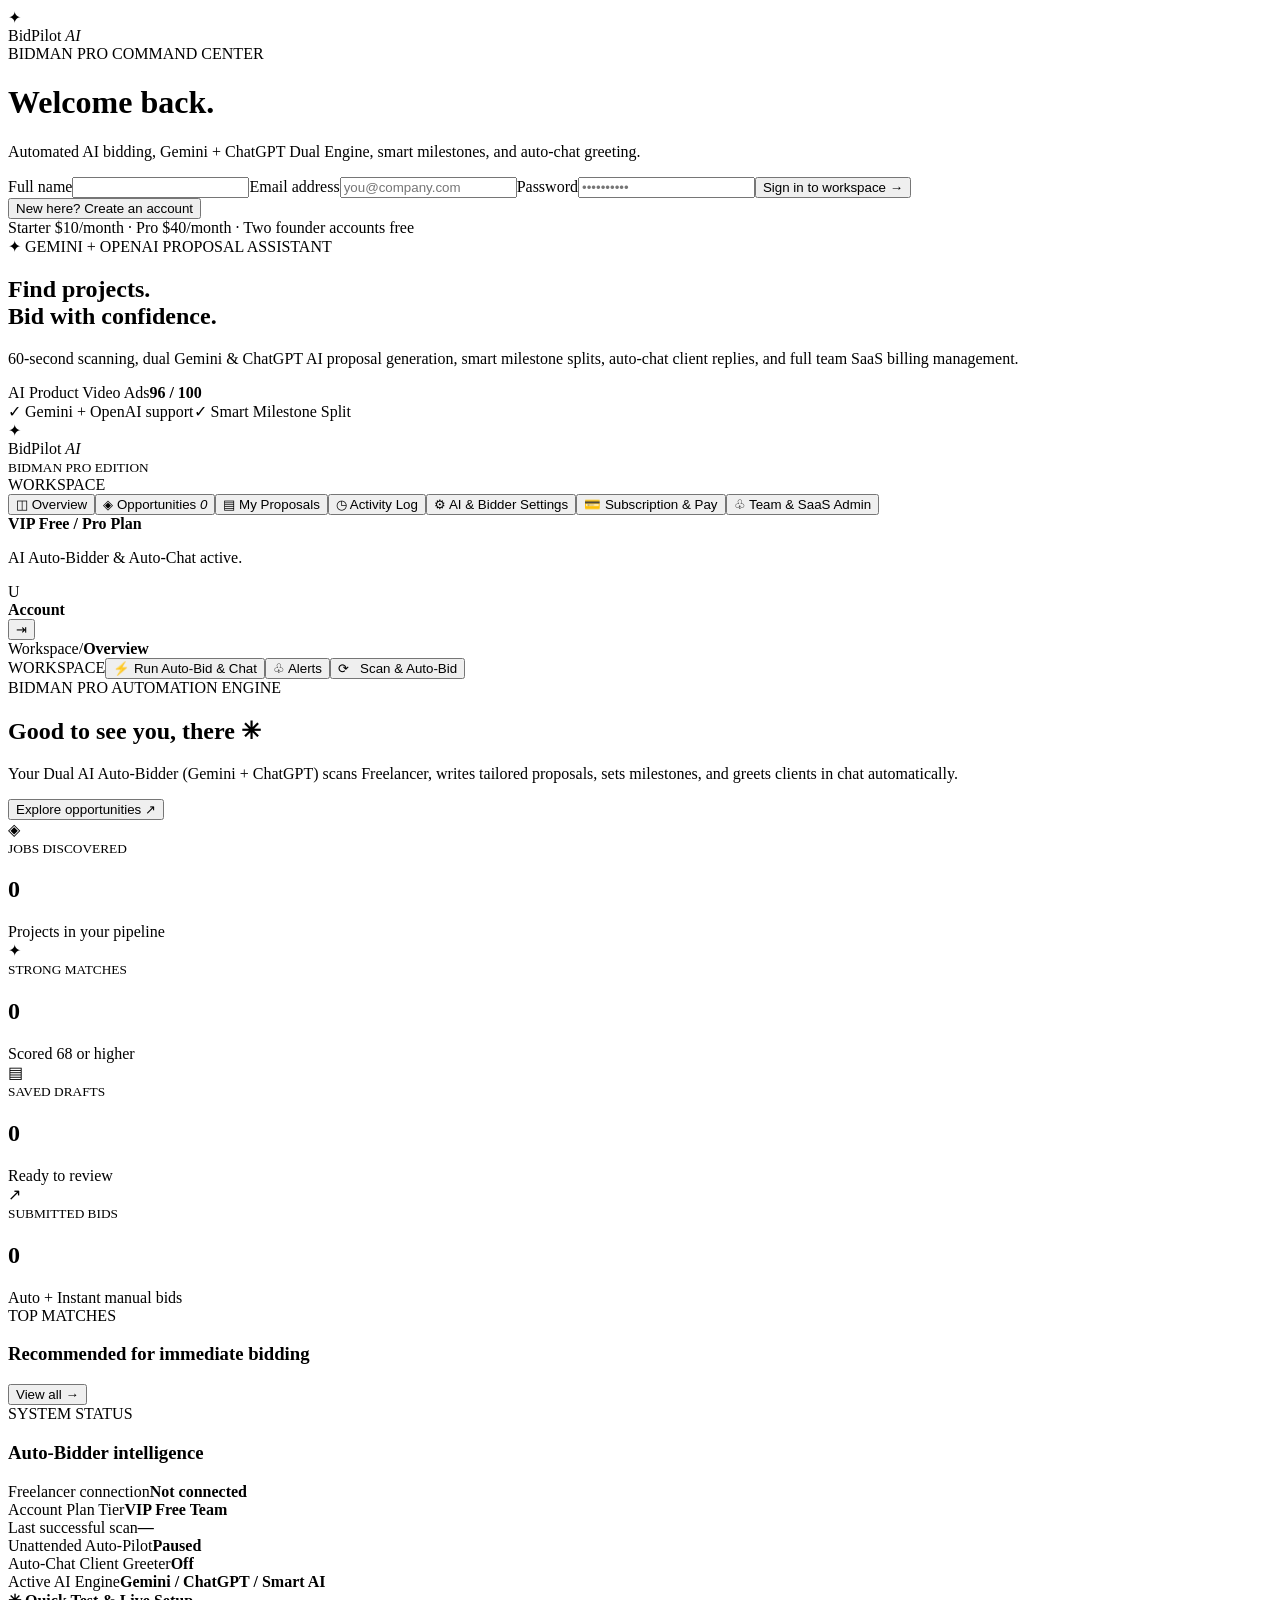
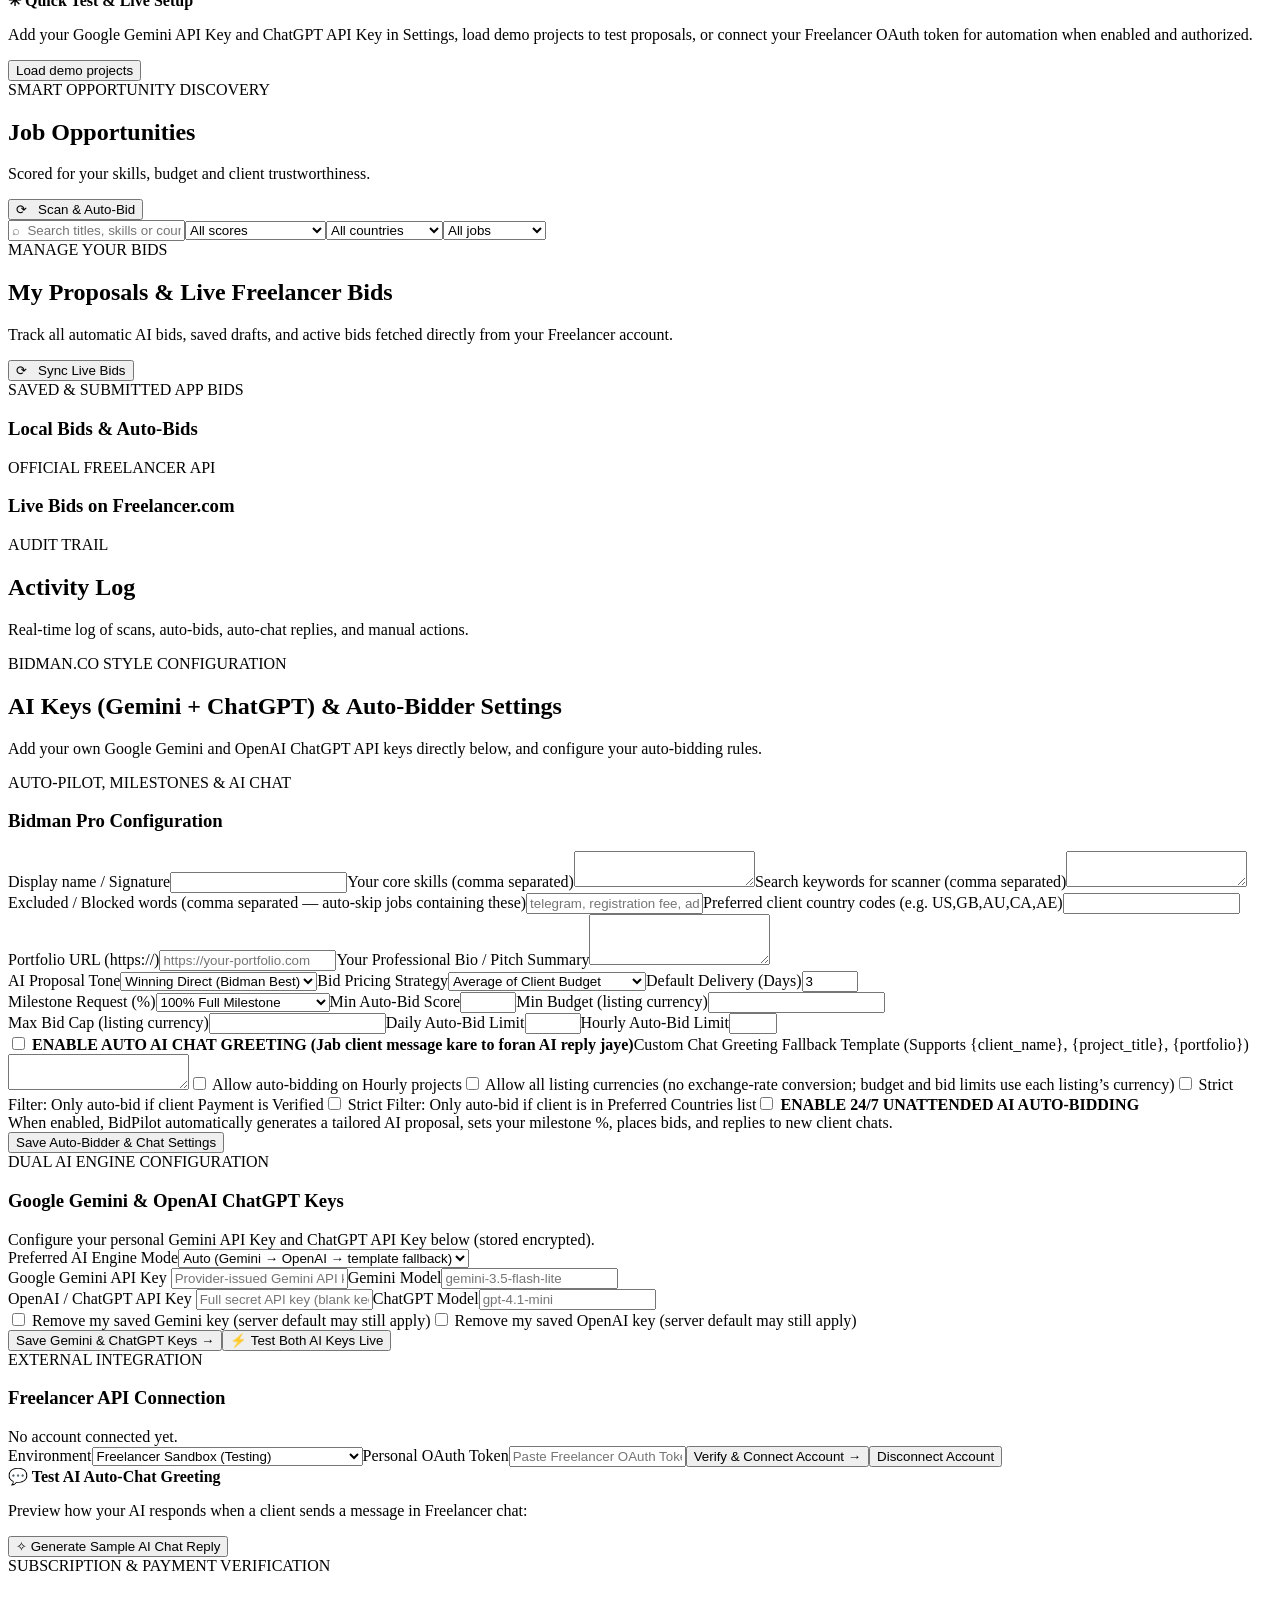
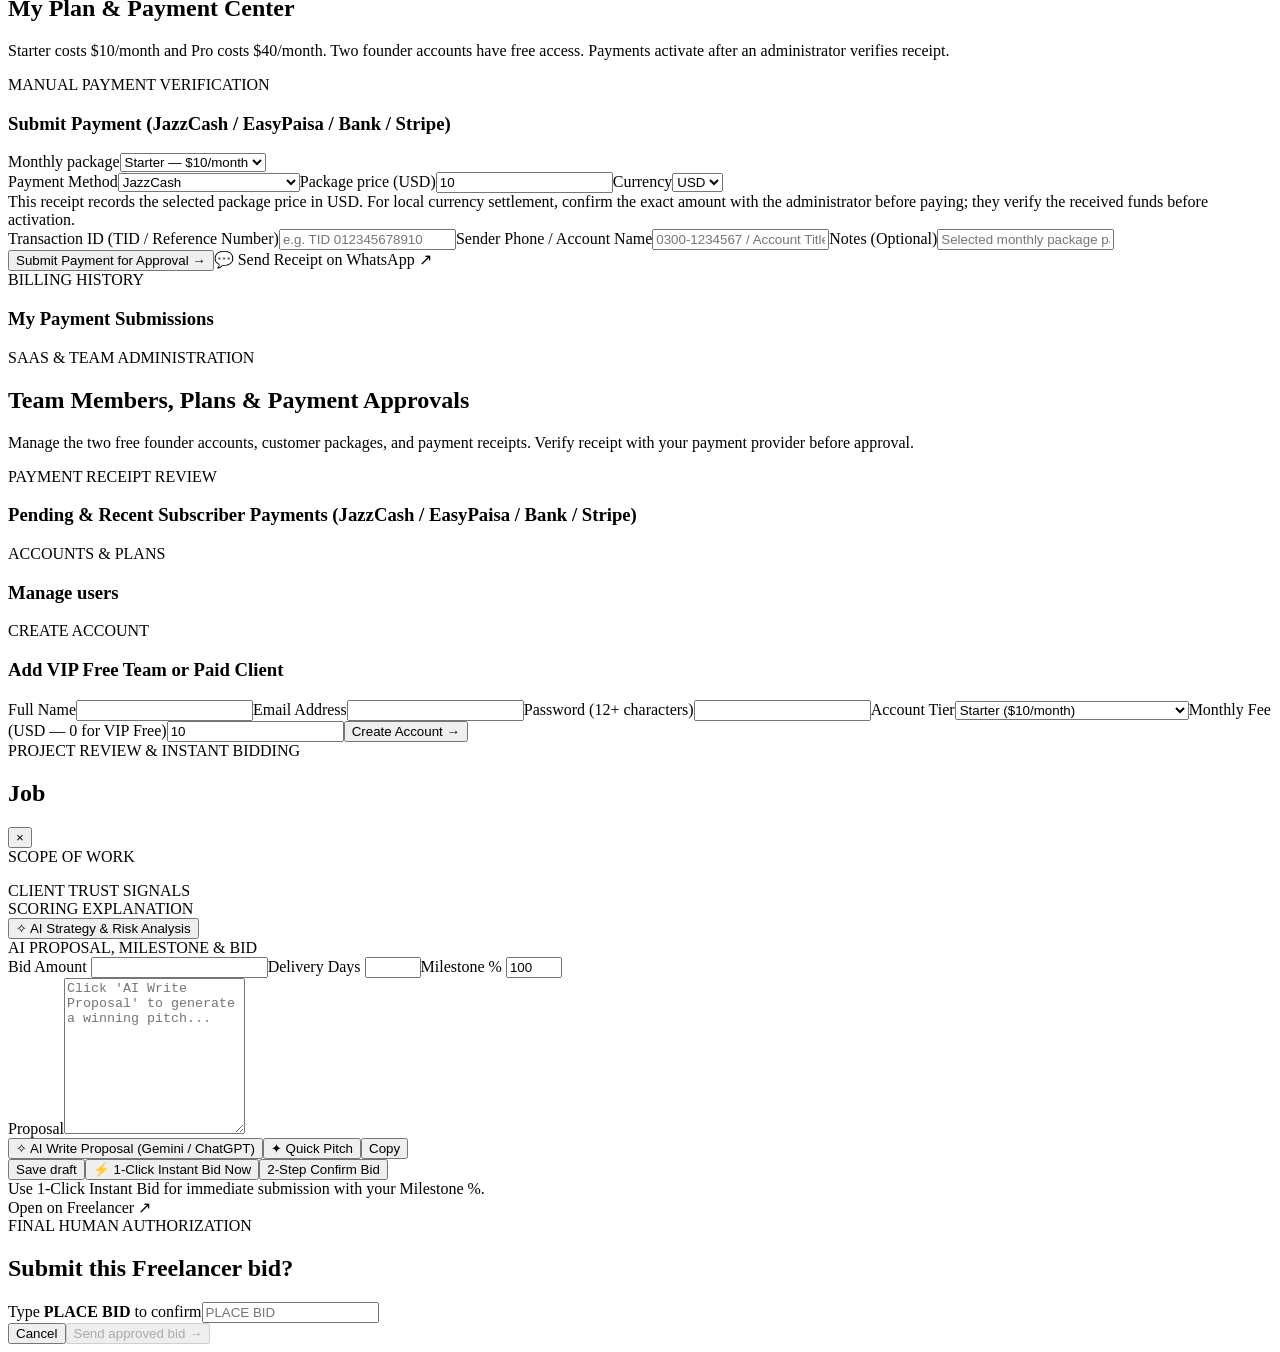
==== BidPilot_AI_Team_Cloud/app/static/index.html @ e33358b8 "Fix AI settings races and current Gemini model compatibility" ====
<!doctype html><html lang="en"><head><meta charset="utf-8"><meta name="viewport" content="width=device-width,initial-scale=1"><title>BidPilot AI • Bidman Pro Command Center</title><link rel="stylesheet" href="/static/style.css"></head><body>
<div id="auth" class="auth-shell"><div class="auth-box"><div class="brand-mark">✦</div><div class="logo-text">BidPilot <em>AI</em></div><div class="eyebrow">BIDMAN PRO COMMAND CENTER</div><h1 id="authTitle">Welcome back.</h1><p>Automated AI bidding, Gemini + ChatGPT Dual Engine, smart milestones, and auto-chat greeting.</p><form id="loginForm"><label id="registerNameLabel" class="hidden">Full name<input id="registerName" autocomplete="name" minlength="2" maxlength="100"></label><label>Email address<input id="loginEmail" type="email" placeholder="you@company.com" autocomplete="username" maxlength="240" required></label><label>Password<input id="loginPassword" type="password" maxlength="256" placeholder="••••••••••" autocomplete="current-password" required></label><button id="authSubmit" class="primary full" type="submit">Sign in to workspace →</button></form><button id="authToggle" type="button" class="link-btn">New here? Create an account</button><div id="loginMsg" class="danger-txt" role="status" aria-live="polite"></div><div class="legal">Starter $10/month · Pro $40/month · Two founder accounts free</div></div><div class="auth-hero"><div class="hero-orb"></div><div class="hero-content"><span class="pill soft">✦ GEMINI + OPENAI PROPOSAL ASSISTANT</span><h2>Find projects.<br><span>Bid with confidence.</span></h2><p>60-second scanning, dual Gemini & ChatGPT AI proposal generation, smart milestone splits, auto-chat client replies, and full team SaaS billing management.</p><div class="hero-preview"><div class="preview-row"><span>AI Product Video Ads</span><b>96 / 100</b></div><div class="bar"><span></span></div><div class="mini-row"><span>✓ Gemini + OpenAI support</span><span>✓ Smart Milestone Split</span></div></div></div></div></div>
<div id="shell" class="shell hidden"><aside class="sidebar"><div class="brand"><div class="brand-mark">✦</div><div><div class="logo-text">BidPilot <em>AI</em></div><small>BIDMAN PRO EDITION</small></div></div><div class="space-title">WORKSPACE</div><nav><button data-nav="overview" class="nav active"><span>◫</span> Overview</button><button data-nav="jobs" class="nav"><span>◈</span> Opportunities <i id="sideCount">0</i></button><button data-nav="proposals" class="nav"><span>▤</span> My Proposals</button><button data-nav="activity" class="nav"><span>◷</span> Activity Log</button><button data-nav="settings" class="nav"><span>⚙</span> AI & Bidder Settings</button><button data-nav="billing" class="nav"><span>💳</span> Subscription & Pay</button><button data-nav="team" class="nav admin-only"><span>♧</span> Team & SaaS Admin</button></nav><div class="side-bottom"><div class="side-alert"><b id="planBadgeTitle">VIP Free / Pro Plan</b><p id="planBadgeDesc">AI Auto-Bidder & Auto-Chat active.</p></div><div class="account" id="accountBtn"><div class="avatar" id="avatar">U</div><div><b id="accountName">Account</b><small id="accountEmail"></small></div><button id="logout" title="Log out" aria-label="Log out">⇥</button></div></div></aside>
<main class="main"><header class="topbar"><div class="breadcrumbs"><span>Workspace</span><span class="chevron">/</span><b id="crumb">Overview</b></div><div class="top-actions"><span class="live"><i></i> WORKSPACE</span><span id="today"></span><button id="runAutoNow" class="secondary" title="Run AI Auto-Bidder & Auto-Chat Sweep now">⚡ Run Auto-Bid & Chat</button><button id="alertBtn" class="secondary" title="Notify about new strong matches">♧ Alerts</button><button id="topScan" class="primary">⟳ &nbsp; Scan & Auto-Bid</button></div></header>
<div id="toast" class="toast" role="status" aria-live="polite"></div>
<section id="view-overview" class="page"><div class="welcome"><div><div class="eyebrow">BIDMAN PRO AUTOMATION ENGINE</div><h1>Good to see you, <span id="greeting">there</span> <span class="wave">✳</span></h1><p>Your Dual AI Auto-Bidder (Gemini + ChatGPT) scans Freelancer, writes tailored proposals, sets milestones, and greets clients in chat automatically.</p></div><button class="primary" id="findJobs">Explore opportunities ↗</button></div><div class="stats"><div class="stat"><div class="stat-icon blue">◈</div><small>JOBS DISCOVERED</small><h2 id="statJobs">0</h2><span>Projects in your pipeline</span></div><div class="stat"><div class="stat-icon green">✦</div><small>STRONG MATCHES</small><h2 id="statStrong">0</h2><span>Scored 68 or higher</span></div><div class="stat"><div class="stat-icon purple">▤</div><small>SAVED DRAFTS</small><h2 id="statDraft">0</h2><span>Ready to review</span></div><div class="stat"><div class="stat-icon amber">↗</div><small>SUBMITTED BIDS</small><h2 id="statBids">0</h2><span>Auto + Instant manual bids</span></div></div><div class="two-col"><div class="panel"><div class="panel-heading"><div><div class="eyebrow">TOP MATCHES</div><h3>Recommended for immediate bidding</h3></div><button class="link-btn" data-nav="jobs">View all →</button></div><div id="topJobs" class="stack"></div></div><div class="panel"><div class="panel-heading"><div><div class="eyebrow">SYSTEM STATUS</div><h3>Auto-Bidder intelligence</h3></div></div><div class="system-list"><div><span>Freelancer connection</span><b id="connStatus">Not connected</b></div><div><span>Account Plan Tier</span><b id="planStatus">VIP Free Team</b></div><div><span>Last successful scan</span><b id="lastScan">—</b></div><div><span>Unattended Auto-Pilot</span><b id="autoStatus">Paused</b></div><div><span>Auto-Chat Client Greeter</span><b id="chatStatus">Off</b></div><div><span>Active AI Engine</span><b id="aiStatus">Gemini / ChatGPT / Smart AI</b></div></div><div class="tip"><b>✳ Quick Test & Live Setup</b><p>Add your Google Gemini API Key and ChatGPT API Key in Settings, load demo projects to test proposals, or connect your Freelancer OAuth token for automation when enabled and authorized.</p><button id="demoButton" class="secondary">Load demo projects</button></div></div></div></section>
<section id="view-jobs" class="page hidden"><div class="page-heading"><div><div class="eyebrow">SMART OPPORTUNITY DISCOVERY</div><h1>Job Opportunities</h1><p>Scored for your skills, budget and client trustworthiness.</p></div><button class="primary" id="pageScan">⟳ &nbsp; Scan & Auto-Bid</button></div><div class="panel"><div class="filters"><input id="jobSearch" placeholder="⌕  Search titles, skills or countries"><select id="scoreFilter"><option value="0">All scores</option><option value="68">68+ strong matches</option><option value="45">45+ worth reviewing</option></select><select id="countryFilter"><option value="">All countries</option><option value="US">United States</option><option value="GB">United Kingdom</option><option value="AU">Australia</option><option value="CA">Canada</option><option value="AE">UAE</option></select><select id="typeFilter"><option value="all">All jobs</option><option value="real">Real API jobs</option><option value="demo">Demo jobs</option></select></div><div id="jobsTable" class="job-cards"></div></div></section>
<section id="view-proposals" class="page hidden"><div class="page-heading"><div><div class="eyebrow">MANAGE YOUR BIDS</div><h1>My Proposals & Live Freelancer Bids</h1><p>Track all automatic AI bids, saved drafts, and active bids fetched directly from your Freelancer account.</p></div><button class="primary" id="refreshLiveBidsBtn">⟳ &nbsp; Sync Live Bids</button></div><div class="two-col equal-columns"><div class="panel"><div class="panel-heading"><div><div class="eyebrow">SAVED & SUBMITTED APP BIDS</div><h3>Local Bids & Auto-Bids</h3></div></div><div id="proposalsBody" class="stack"></div></div><div class="panel"><div class="panel-heading"><div><div class="eyebrow">OFFICIAL FREELANCER API</div><h3>Live Bids on Freelancer.com</h3></div></div><div id="liveBidsBody" class="stack"></div></div></div></section>
<section id="view-activity" class="page hidden"><div class="page-heading"><div><div class="eyebrow">AUDIT TRAIL</div><h1>Activity Log</h1><p>Real-time log of scans, auto-bids, auto-chat replies, and manual actions.</p></div></div><div id="activityBody" class="panel"></div></section>
<section id="view-settings" class="page hidden"><div class="page-heading"><div><div class="eyebrow">BIDMAN.CO STYLE CONFIGURATION</div><h1>AI Keys (Gemini + ChatGPT) & Auto-Bidder Settings</h1><p>Add your own Google Gemini and OpenAI ChatGPT API keys directly below, and configure your auto-bidding rules.</p></div></div><div class="settings-grid"><div class="panel"><div class="panel-heading"><div><div class="eyebrow">AUTO-PILOT, MILESTONES & AI CHAT</div><h3>Bidman Pro Configuration</h3></div></div><form id="settingsForm" class="form-grid"><label>Display name / Signature<input name="name" required></label><label>Your core skills (comma separated)<textarea name="skills" rows="2" required></textarea></label><label>Search keywords for scanner (comma separated)<textarea name="search_terms" rows="2" required></textarea></label><label>Excluded / Blocked words (comma separated — auto-skip jobs containing these)<input name="excluded_keywords" placeholder="telegram, registration fee, adult"></label><label>Preferred client country codes (e.g. US,GB,AU,CA,AE)<input name="countries"></label><label>Portfolio URL (https://)<input name="portfolio" placeholder="https://your-portfolio.com"></label><label>Your Professional Bio / Pitch Summary<textarea name="description" rows="3"></textarea></label><div class="setting-three"><label>AI Proposal Tone<select name="proposal_tone"><option value="winning_direct">Winning Direct (Bidman Best)</option><option value="consultative">Consultative & Structured</option><option value="agency_pitch">Studio / Agency Pitch</option><option value="friendly_expert">Friendly Specialist</option></select></label><label>Bid Pricing Strategy<select name="bid_strategy"><option value="average">Average of Client Budget</option><option value="competitive_low">Competitive Low (25% range)</option><option value="minimum">Minimum Client Budget</option><option value="maximum">Maximum Client Budget</option></select></label><label>Default Delivery (Days)<input type="number" name="default_days" min="1" max="365" value="3"></label></div><div class="setting-three"><label>Milestone Request (%)<select name="milestone_pct"><option value="100">100% Full Milestone</option><option value="50">50% Upfront / 50% Final</option><option value="30">30% Initial / 70% Final</option><option value="25">25% First Cut / 75% Final</option></select></label><label>Min Auto-Bid Score<input type="number" name="min_score" min="20" max="100"></label><label>Min Budget (listing currency)<input type="number" name="min_budget" min="1" step="0.01"></label></div><div class="setting-three"><label>Max Bid Cap (listing currency)<input type="number" name="max_bid" min="1" step="0.01"></label><label>Daily Auto-Bid Limit<input type="number" name="max_daily" min="1" max="200"></label><label>Hourly Auto-Bid Limit<input type="number" name="max_hourly" min="1" max="60"></label></div><label class="check-row"><input name="auto_chat_greeting" type="checkbox"> <b>ENABLE AUTO AI CHAT GREETING (Jab client message kare to foran AI reply jaye)</b></label><label>Custom Chat Greeting Fallback Template (Supports {client_name}, {project_title}, {portfolio})<textarea name="chat_greeting_template" rows="2"></textarea></label><label class="check-row"><input name="allow_hourly" type="checkbox"> Allow auto-bidding on Hourly projects</label><label class="check-row"><input name="allow_any_currency" type="checkbox"> Allow all listing currencies (no exchange-rate conversion; budget and bid limits use each listing’s currency)</label><label class="check-row"><input name="require_payment_verified" type="checkbox"> Strict Filter: Only auto-bid if client Payment is Verified</label><label class="check-row"><input name="require_country_match" type="checkbox"> Strict Filter: Only auto-bid if client is in Preferred Countries list</label><label class="check-row"><input name="auto_requested" type="checkbox"> <b>ENABLE 24/7 UNATTENDED AI AUTO-BIDDING</b></label><div id="autoWarning" class="notice">When enabled, BidPilot automatically generates a tailored AI proposal, sets your milestone %, places bids, and replies to new client chats.</div><button type="submit" class="primary">Save Auto-Bidder & Chat Settings</button></form></div><div class="stack"><div class="panel"><div class="panel-heading"><div><div class="eyebrow">DUAL AI ENGINE CONFIGURATION</div><h3>Google Gemini & OpenAI ChatGPT Keys</h3></div></div><div id="aiKeysBanner" class="notice mb-15">Configure your personal Gemini API Key and ChatGPT API Key below (stored encrypted).</div><form id="aiKeysForm" class="form-grid"><label>Preferred AI Engine Mode<select name="preferred_ai"><option value="auto">Auto (Gemini → OpenAI → template fallback)</option><option value="gemini">Google Gemini (template fallback)</option><option value="openai">OpenAI (template fallback)</option><option value="smart_builtin">Template proposals (no API needed)</option></select></label><div class="setting-two-key"><label>Google Gemini API Key <small id="geminiMaskBadge"></small><input type="password" name="gemini_key" autocomplete="off" placeholder="Provider-issued Gemini API key (blank keeps saved key)"></label><label>Gemini Model<input name="gemini_model" list="geminiModels" maxlength="60" placeholder="gemini-3.5-flash-lite"><datalist id="geminiModels"><option value="gemini-3.5-flash-lite"><option value="gemini-3.8-flash"><option value="gemini-2.5-flash"><option value="gemini-2.5-pro"></datalist></label></div><div class="setting-two-key"><label>OpenAI / ChatGPT API Key <small id="openaiMaskBadge"></small><input type="password" name="openai_key" autocomplete="off" placeholder="Full secret API key (blank keeps saved key)"></label><label>ChatGPT Model<input name="openai_model" list="openaiModels" maxlength="60" placeholder="gpt-4.1-mini"><datalist id="openaiModels"><option value="gpt-4.1-mini"><option value="gpt-4o-mini"></datalist></label></div><label class="check-row"><input type="checkbox" name="clear_gemini"> Remove my saved Gemini key (server default may still apply)</label><label class="check-row"><input type="checkbox" name="clear_openai"> Remove my saved OpenAI key (server default may still apply)</label><div class="actions"><button type="submit" class="primary">Save Gemini & ChatGPT Keys →</button><button type="button" id="testAiKeysBtn" class="secondary">⚡ Test Both AI Keys Live</button></div><div id="aiTestResultBox" class="notice spaced hidden"></div></form></div><div class="panel"><div class="panel-heading"><div><div class="eyebrow">EXTERNAL INTEGRATION</div><h3>Freelancer API Connection</h3></div></div><div id="connectionBanner" class="notice">No account connected yet.</div><form id="connectForm" class="form-grid"><label>Environment<select id="connectEnv"><option value="sandbox">Freelancer Sandbox (Testing)</option><option value="production">Live Freelancer.com Account (Production)</option></select></label><label>Personal OAuth Token<input type="password" id="connectToken" autocomplete="off" placeholder="Paste Freelancer OAuth Token" required></label><button class="primary" type="submit">Verify & Connect Account →</button><button type="button" id="disconnect" class="secondary danger">Disconnect Account</button></form><div class="notice spaced"><b>💬 Test AI Auto-Chat Greeting</b><p>Preview how your AI responds when a client sends a message in Freelancer chat:</p><button type="button" id="testChatBtn" class="secondary mt-8">✧ Generate Sample AI Chat Reply</button><div id="testChatBox" class="notice spaced hidden"></div></div></div></div></div></section>
<section id="view-billing" class="page hidden"><div class="page-heading"><div><div class="eyebrow">SUBSCRIPTION & PAYMENT VERIFICATION</div><h1>My Plan & Payment Center</h1><p>Starter costs $10/month and Pro costs $40/month. Two founder accounts have free access. Payments activate after an administrator verifies receipt.</p></div></div><div id="myPlanBanner" class="notice spaced"></div><div class="two-col spaced"><div class="panel"><div class="panel-heading"><div><div class="eyebrow">MANUAL PAYMENT VERIFICATION</div><h3>Submit Payment (JazzCash / EasyPaisa / Bank / Stripe)</h3></div></div><div id="paymentMethodsBox" class="notice mb-18"></div><form id="paymentForm" class="form-grid"><label>Monthly package<select name="plan_tier" id="paymentPlan"><option value="paid_starter">Starter — $10/month</option><option value="paid_pro">Pro — $40/month</option></select></label><div class="setting-three"><label>Payment Method<select name="method"><option value="jazzcash">JazzCash</option><option value="easypaisa">EasyPaisa</option><option value="bank">Bank / SadaPay / Nayapay</option><option value="stripe">Stripe / Card</option></select></label><label>Package price (USD)<input type="number" name="amount" step="0.01" min="0.01" value="10" readonly required></label><label>Currency<select name="currency"><option value="USD">USD</option></select></label></div><div class="notice">This receipt records the selected package price in USD. For local currency settlement, confirm the exact amount with the administrator before paying; they verify the received funds before activation.</div><label>Transaction ID (TID / Reference Number)<input name="transaction_id" placeholder="e.g. TID 012345678910" required minlength="3"></label><label>Sender Phone / Account Name<input name="sender_phone" placeholder="0300-1234567 / Account Title"></label><label>Notes (Optional)<input name="notes" placeholder="Selected monthly package payment"></label><div class="actions"><button type="submit" class="primary">Submit Payment for Approval →</button><a id="whatsappApproveBtn" target="_blank" rel="noopener" class="secondary inline-btn">💬 Send Receipt on WhatsApp ↗</a></div></form></div><div class="panel"><div class="panel-heading"><div><div class="eyebrow">BILLING HISTORY</div><h3>My Payment Submissions</h3></div></div><div id="myPaymentsList"></div></div></div></section>
<section id="view-team" class="page hidden"><div class="page-heading"><div><div class="eyebrow">SAAS & TEAM ADMINISTRATION</div><h1>Team Members, Plans & Payment Approvals</h1><p>Manage the two free founder accounts, customer packages, and payment receipts. Verify receipt with your payment provider before approval.</p></div></div><div id="billingSummaryBox" class="notice spaced"></div><div class="panel spaced"><div class="panel-heading"><div><div class="eyebrow">PAYMENT RECEIPT REVIEW</div><h3>Pending & Recent Subscriber Payments (JazzCash / EasyPaisa / Bank / Stripe)</h3></div></div><div id="adminPaymentsList"></div></div><div class="two-col team-grid spaced"><div class="panel"><div class="panel-heading"><div><div class="eyebrow">ACCOUNTS & PLANS</div><h3>Manage users</h3></div></div><div id="teamList"></div></div><div class="panel"><div class="panel-heading"><div><div class="eyebrow">CREATE ACCOUNT</div><h3>Add VIP Free Team or Paid Client</h3></div></div><form id="memberForm" class="form-grid"><label>Full Name<input name="name" required minlength="2"></label><label>Email Address<input name="email" required type="email"></label><label>Password (12+ characters)<input name="password" required minlength="12" type="password"></label><label>Account Tier<select name="plan_tier"><option value="paid_starter">Starter ($10/month)</option><option value="paid_pro">Pro ($40/month)</option><option value="free_team">Founder (two accounts only — free)</option></select></label><label>Monthly Fee (USD — 0 for VIP Free)<input name="monthly_fee" type="number" step="0.01" value="10" readonly></label><button class="primary" type="submit">Create Account →</button></form></div></div><div id="teamOverview" class="panel spaced hidden" aria-live="polite"></div></section>
</main></div>
<div id="jobModal" class="modal-bg hidden"><div class="modal"><div class="modal-top"><div><div class="eyebrow">PROJECT REVIEW & INSTANT BIDDING</div><h2 id="modalTitle">Job</h2></div><button class="xbtn" id="modalClose">×</button></div><div class="modal-scroll"><div id="modalMeta" class="tags"></div><div class="modal-columns"><div><div class="eyebrow">SCOPE OF WORK</div><p id="modalDesc" class="project-desc"></p><div class="eyebrow">CLIENT TRUST SIGNALS</div><div id="modalTrust" class="trust-list"></div><div class="eyebrow">SCORING EXPLANATION</div><div id="modalReasons" class="reason-list"></div><button class="secondary" id="aiReviewBtn">✧ AI Strategy & Risk Analysis</button><div id="aiReviewBox" class="notice spaced hidden"></div></div><div class="editor"><div class="eyebrow">AI PROPOSAL, MILESTONE & BID</div><div class="setting-three"><label>Bid Amount <input type="number" step="0.01" id="bidAmount" min="1"></label><label>Delivery Days <input type="number" id="bidDays" min="1" max="365"></label><label>Milestone % <input type="number" id="bidMilestone" min="10" max="100" value="100"></label></div><label>Proposal<textarea id="bidProposal" rows="10" minlength="30" maxlength="3500" placeholder="Click 'AI Write Proposal' to generate a winning pitch..."></textarea></label><div class="actions"><button class="primary" id="proposalAI">✧ AI Write Proposal (Gemini / ChatGPT)</button><button class="secondary" id="proposalTemplate">✦ Quick Pitch</button><button class="secondary" id="proposalCopy">Copy</button></div><div class="actions"><button class="secondary" id="saveDraft">Save draft</button><button class="primary" id="instantBidBtn">⚡ 1-Click Instant Bid Now</button><button class="secondary" id="prepareBid">2-Step Confirm Bid</button></div><div id="modalNotice" class="notice spaced">Use 1-Click Instant Bid for immediate submission with your Milestone %.</div><div class="project-link"><a target="_blank" rel="noopener" id="visitProject">Open on Freelancer ↗</a></div></div></div></div></div></div>
<div id="confirmModal" class="modal-bg hidden"><div class="confirm-card"><div class="eyebrow">FINAL HUMAN AUTHORIZATION</div><h2>Submit this Freelancer bid?</h2><p id="confirmText"></p><pre id="confirmProposal"></pre><label>Type <b>PLACE BID</b> to confirm<input id="confirmation" placeholder="PLACE BID" autocomplete="off"></label><div class="actions"><button class="secondary" id="cancelConfirm">Cancel</button><button class="primary" id="confirmSubmit" disabled>Send approved bid →</button></div></div></div>
<script src="/static/app.js" defer></script></body></html>
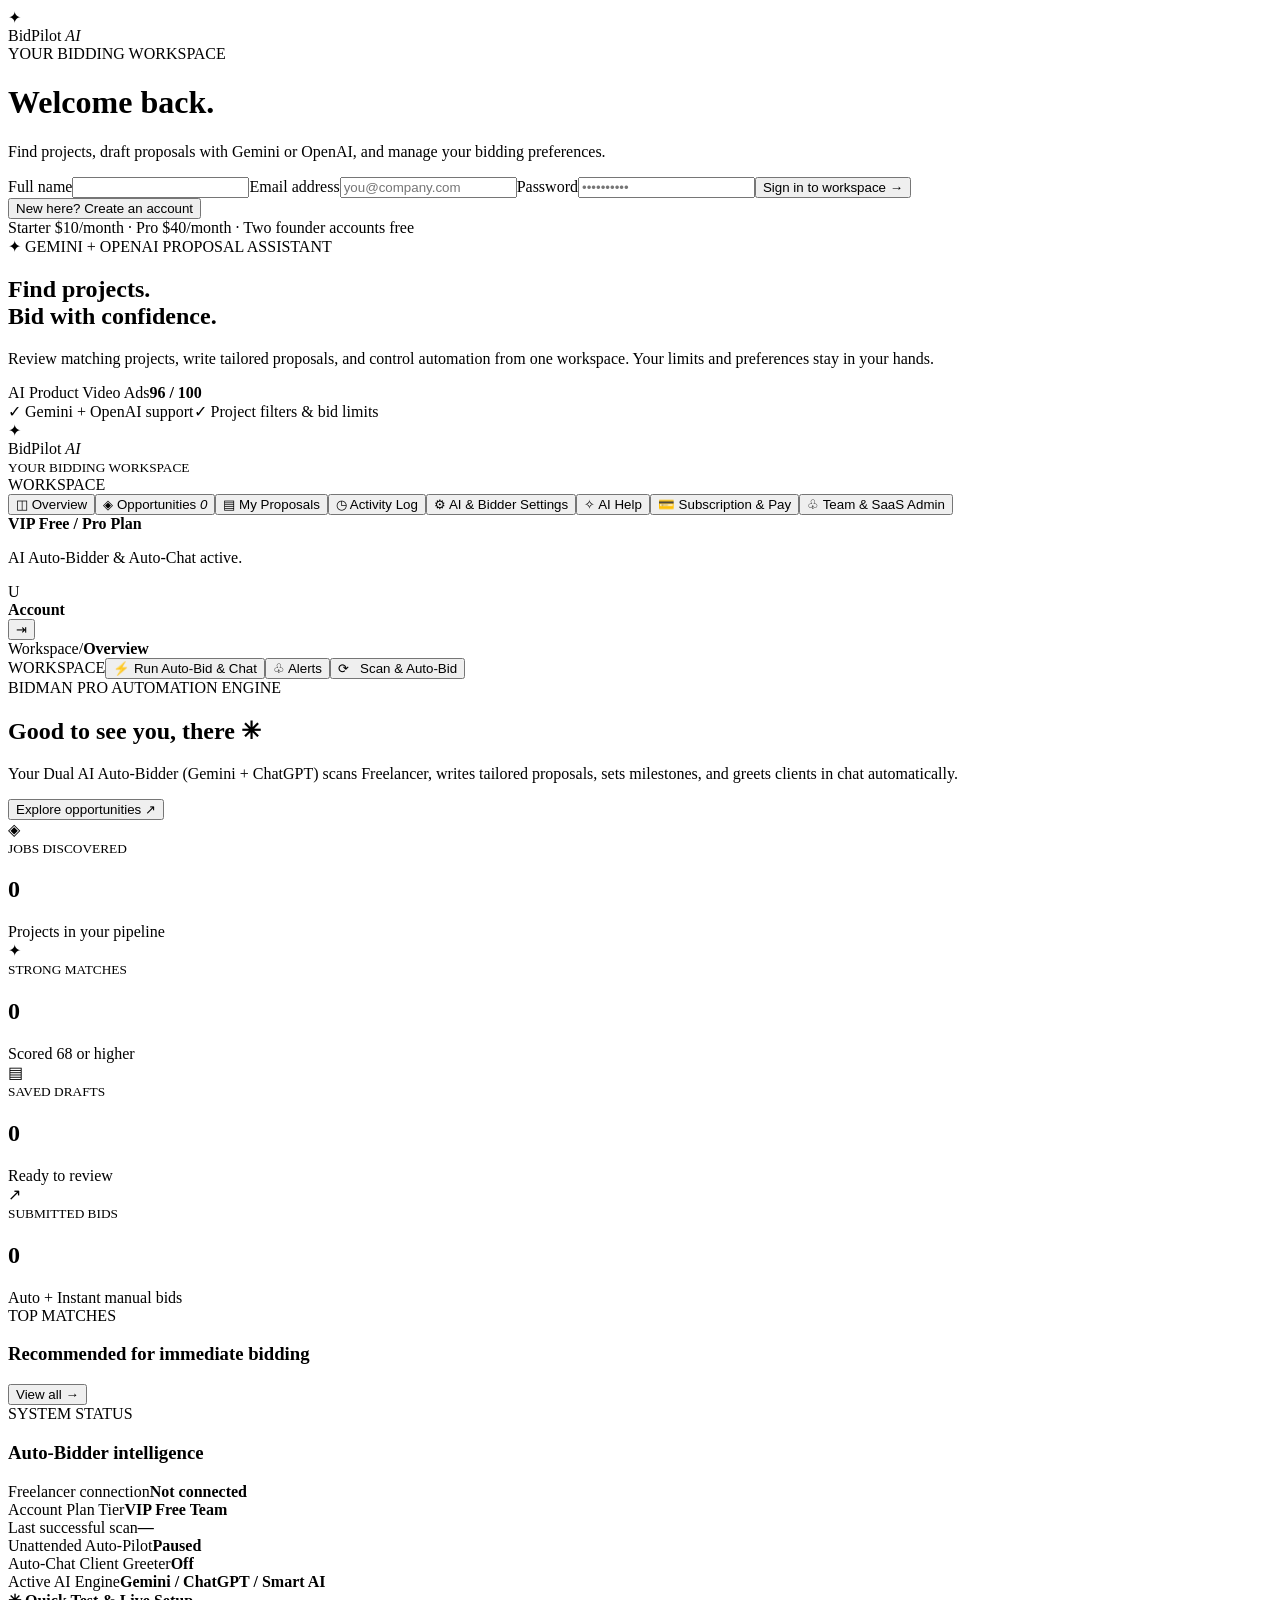
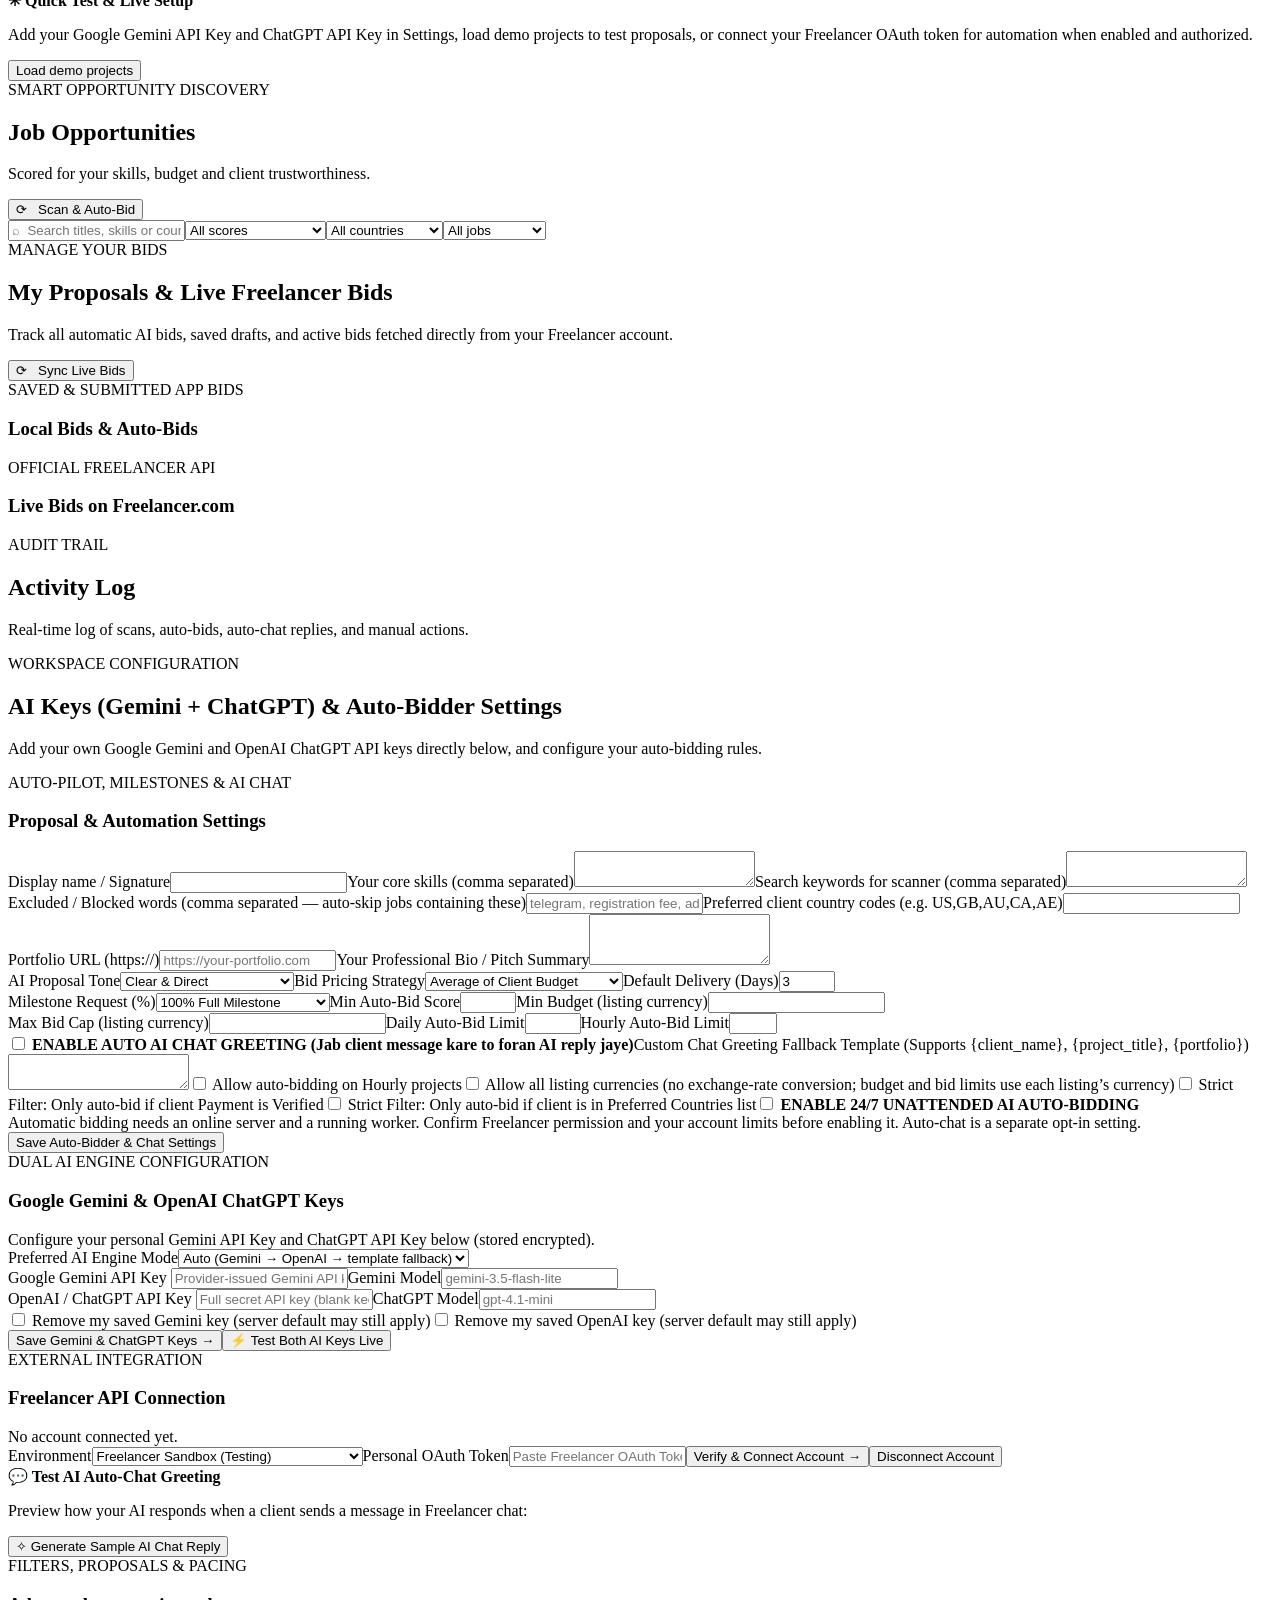
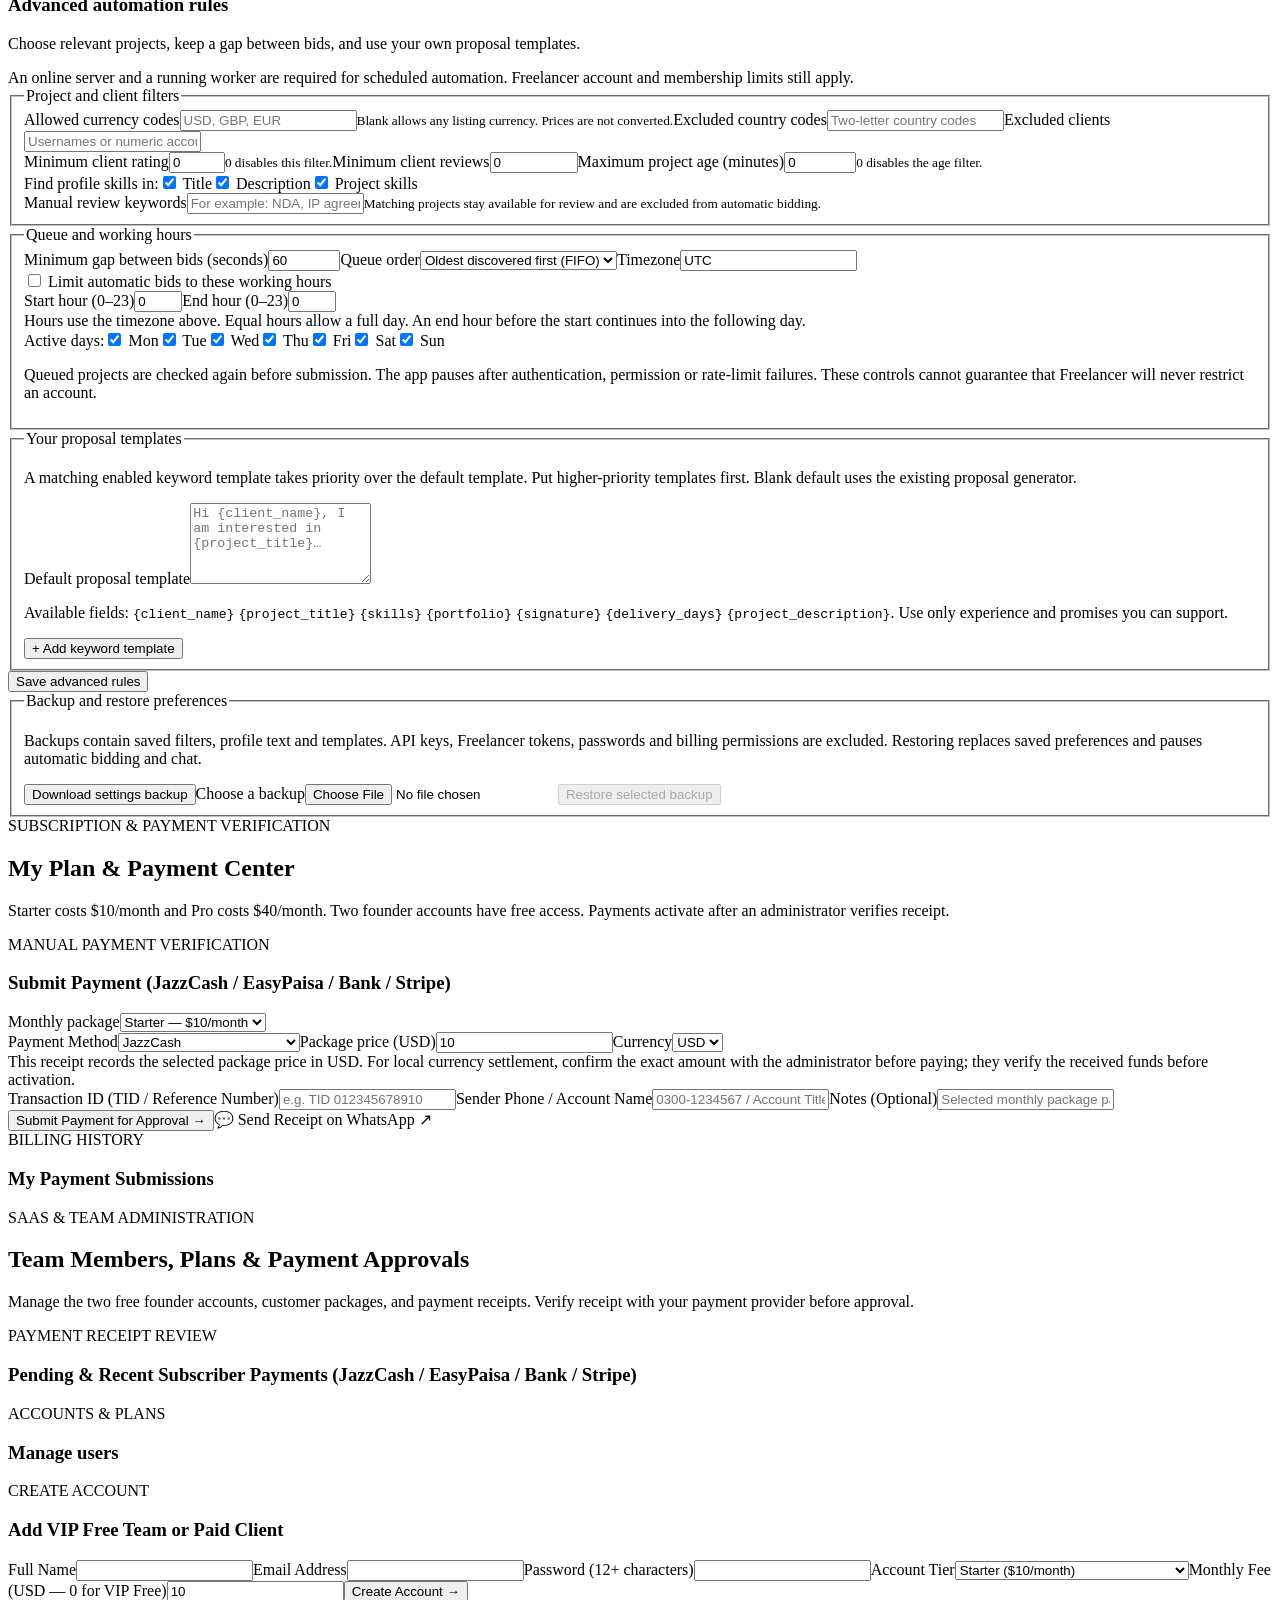
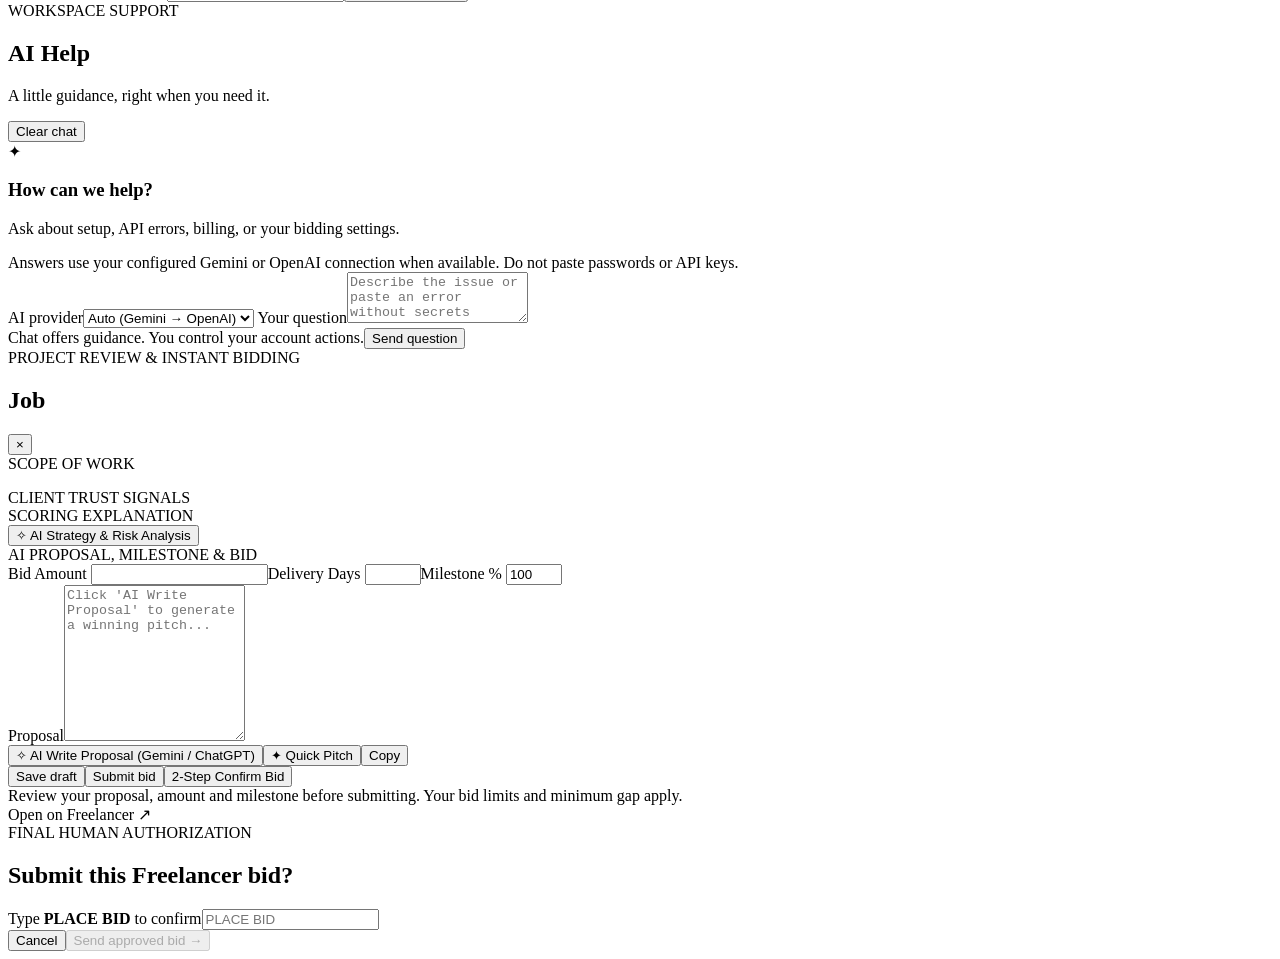
==== commit 918ab820: "Add v3 AI help chat, advanced bidding rules and API safety controls" ====
--- a/BidPilot_AI_Team_Cloud/app/static/index.html
+++ b/BidPilot_AI_Team_Cloud/app/static/index.html
@@ -1,16 +1,55 @@
-<!doctype html><html lang="en"><head><meta charset="utf-8"><meta name="viewport" content="width=device-width,initial-scale=1"><title>BidPilot AI • Bidman Pro Command Center</title><link rel="stylesheet" href="/static/style.css"></head><body>
-<div id="auth" class="auth-shell"><div class="auth-box"><div class="brand-mark">✦</div><div class="logo-text">BidPilot <em>AI</em></div><div class="eyebrow">BIDMAN PRO COMMAND CENTER</div><h1 id="authTitle">Welcome back.</h1><p>Automated AI bidding, Gemini + ChatGPT Dual Engine, smart milestones, and auto-chat greeting.</p><form id="loginForm"><label id="registerNameLabel" class="hidden">Full name<input id="registerName" autocomplete="name" minlength="2" maxlength="100"></label><label>Email address<input id="loginEmail" type="email" placeholder="you@company.com" autocomplete="username" maxlength="240" required></label><label>Password<input id="loginPassword" type="password" maxlength="256" placeholder="••••••••••" autocomplete="current-password" required></label><button id="authSubmit" class="primary full" type="submit">Sign in to workspace →</button></form><button id="authToggle" type="button" class="link-btn">New here? Create an account</button><div id="loginMsg" class="danger-txt" role="status" aria-live="polite"></div><div class="legal">Starter $10/month · Pro $40/month · Two founder accounts free</div></div><div class="auth-hero"><div class="hero-orb"></div><div class="hero-content"><span class="pill soft">✦ GEMINI + OPENAI PROPOSAL ASSISTANT</span><h2>Find projects.<br><span>Bid with confidence.</span></h2><p>60-second scanning, dual Gemini & ChatGPT AI proposal generation, smart milestone splits, auto-chat client replies, and full team SaaS billing management.</p><div class="hero-preview"><div class="preview-row"><span>AI Product Video Ads</span><b>96 / 100</b></div><div class="bar"><span></span></div><div class="mini-row"><span>✓ Gemini + OpenAI support</span><span>✓ Smart Milestone Split</span></div></div></div></div></div>
-<div id="shell" class="shell hidden"><aside class="sidebar"><div class="brand"><div class="brand-mark">✦</div><div><div class="logo-text">BidPilot <em>AI</em></div><small>BIDMAN PRO EDITION</small></div></div><div class="space-title">WORKSPACE</div><nav><button data-nav="overview" class="nav active"><span>◫</span> Overview</button><button data-nav="jobs" class="nav"><span>◈</span> Opportunities <i id="sideCount">0</i></button><button data-nav="proposals" class="nav"><span>▤</span> My Proposals</button><button data-nav="activity" class="nav"><span>◷</span> Activity Log</button><button data-nav="settings" class="nav"><span>⚙</span> AI & Bidder Settings</button><button data-nav="billing" class="nav"><span>💳</span> Subscription & Pay</button><button data-nav="team" class="nav admin-only"><span>♧</span> Team & SaaS Admin</button></nav><div class="side-bottom"><div class="side-alert"><b id="planBadgeTitle">VIP Free / Pro Plan</b><p id="planBadgeDesc">AI Auto-Bidder & Auto-Chat active.</p></div><div class="account" id="accountBtn"><div class="avatar" id="avatar">U</div><div><b id="accountName">Account</b><small id="accountEmail"></small></div><button id="logout" title="Log out" aria-label="Log out">⇥</button></div></div></aside>
+<!doctype html><html lang="en"><head><meta charset="utf-8"><meta name="viewport" content="width=device-width,initial-scale=1"><title>BidPilot AI • Workspace</title><link rel="stylesheet" href="/static/style.css"></head><body>
+<div id="auth" class="auth-shell"><div class="auth-box"><div class="brand-mark">✦</div><div class="logo-text">BidPilot <em>AI</em></div><div class="eyebrow">YOUR BIDDING WORKSPACE</div><h1 id="authTitle">Welcome back.</h1><p>Find projects, draft proposals with Gemini or OpenAI, and manage your bidding preferences.</p><form id="loginForm"><label id="registerNameLabel" class="hidden">Full name<input id="registerName" autocomplete="name" minlength="2" maxlength="100"></label><label>Email address<input id="loginEmail" type="email" placeholder="you@company.com" autocomplete="username" maxlength="240" required></label><label>Password<input id="loginPassword" type="password" maxlength="256" placeholder="••••••••••" autocomplete="current-password" required></label><button id="authSubmit" class="primary full" type="submit">Sign in to workspace →</button></form><button id="authToggle" type="button" class="link-btn">New here? Create an account</button><div id="loginMsg" class="danger-txt" role="status" aria-live="polite"></div><div class="legal">Starter $10/month · Pro $40/month · Two founder accounts free</div></div><div class="auth-hero"><div class="hero-orb"></div><div class="hero-content"><span class="pill soft">✦ GEMINI + OPENAI PROPOSAL ASSISTANT</span><h2>Find projects.<br><span>Bid with confidence.</span></h2><p>Review matching projects, write tailored proposals, and control automation from one workspace. Your limits and preferences stay in your hands.</p><div class="hero-preview"><div class="preview-row"><span>AI Product Video Ads</span><b>96 / 100</b></div><div class="bar"><span></span></div><div class="mini-row"><span>✓ Gemini + OpenAI support</span><span>✓ Project filters & bid limits</span></div></div></div></div></div>
+<div id="shell" class="shell hidden"><aside class="sidebar"><div class="brand"><div class="brand-mark">✦</div><div><div class="logo-text">BidPilot <em>AI</em></div><small>YOUR BIDDING WORKSPACE</small></div></div><div class="space-title">WORKSPACE</div><nav><button data-nav="overview" class="nav active"><span>◫</span> Overview</button><button data-nav="jobs" class="nav"><span>◈</span> Opportunities <i id="sideCount">0</i></button><button data-nav="proposals" class="nav"><span>▤</span> My Proposals</button><button data-nav="activity" class="nav"><span>◷</span> Activity Log</button><button data-nav="settings" class="nav"><span>⚙</span> AI & Bidder Settings</button><button data-nav="support" class="nav" title="AI Help" aria-label="AI Help"><span>✧</span> AI Help</button><button data-nav="billing" class="nav"><span>💳</span> Subscription & Pay</button><button data-nav="team" class="nav admin-only"><span>♧</span> Team & SaaS Admin</button></nav><div class="side-bottom"><div class="side-alert"><b id="planBadgeTitle">VIP Free / Pro Plan</b><p id="planBadgeDesc">AI Auto-Bidder & Auto-Chat active.</p></div><div class="account" id="accountBtn"><div class="avatar" id="avatar">U</div><div><b id="accountName">Account</b><small id="accountEmail"></small></div><button id="logout" title="Log out" aria-label="Log out">⇥</button></div></div></aside>
 <main class="main"><header class="topbar"><div class="breadcrumbs"><span>Workspace</span><span class="chevron">/</span><b id="crumb">Overview</b></div><div class="top-actions"><span class="live"><i></i> WORKSPACE</span><span id="today"></span><button id="runAutoNow" class="secondary" title="Run AI Auto-Bidder & Auto-Chat Sweep now">⚡ Run Auto-Bid & Chat</button><button id="alertBtn" class="secondary" title="Notify about new strong matches">♧ Alerts</button><button id="topScan" class="primary">⟳ &nbsp; Scan & Auto-Bid</button></div></header>
 <div id="toast" class="toast" role="status" aria-live="polite"></div>
 <section id="view-overview" class="page"><div class="welcome"><div><div class="eyebrow">BIDMAN PRO AUTOMATION ENGINE</div><h1>Good to see you, <span id="greeting">there</span> <span class="wave">✳</span></h1><p>Your Dual AI Auto-Bidder (Gemini + ChatGPT) scans Freelancer, writes tailored proposals, sets milestones, and greets clients in chat automatically.</p></div><button class="primary" id="findJobs">Explore opportunities ↗</button></div><div class="stats"><div class="stat"><div class="stat-icon blue">◈</div><small>JOBS DISCOVERED</small><h2 id="statJobs">0</h2><span>Projects in your pipeline</span></div><div class="stat"><div class="stat-icon green">✦</div><small>STRONG MATCHES</small><h2 id="statStrong">0</h2><span>Scored 68 or higher</span></div><div class="stat"><div class="stat-icon purple">▤</div><small>SAVED DRAFTS</small><h2 id="statDraft">0</h2><span>Ready to review</span></div><div class="stat"><div class="stat-icon amber">↗</div><small>SUBMITTED BIDS</small><h2 id="statBids">0</h2><span>Auto + Instant manual bids</span></div></div><div class="two-col"><div class="panel"><div class="panel-heading"><div><div class="eyebrow">TOP MATCHES</div><h3>Recommended for immediate bidding</h3></div><button class="link-btn" data-nav="jobs">View all →</button></div><div id="topJobs" class="stack"></div></div><div class="panel"><div class="panel-heading"><div><div class="eyebrow">SYSTEM STATUS</div><h3>Auto-Bidder intelligence</h3></div></div><div class="system-list"><div><span>Freelancer connection</span><b id="connStatus">Not connected</b></div><div><span>Account Plan Tier</span><b id="planStatus">VIP Free Team</b></div><div><span>Last successful scan</span><b id="lastScan">—</b></div><div><span>Unattended Auto-Pilot</span><b id="autoStatus">Paused</b></div><div><span>Auto-Chat Client Greeter</span><b id="chatStatus">Off</b></div><div><span>Active AI Engine</span><b id="aiStatus">Gemini / ChatGPT / Smart AI</b></div></div><div class="tip"><b>✳ Quick Test & Live Setup</b><p>Add your Google Gemini API Key and ChatGPT API Key in Settings, load demo projects to test proposals, or connect your Freelancer OAuth token for automation when enabled and authorized.</p><button id="demoButton" class="secondary">Load demo projects</button></div></div></div></section>
 <section id="view-jobs" class="page hidden"><div class="page-heading"><div><div class="eyebrow">SMART OPPORTUNITY DISCOVERY</div><h1>Job Opportunities</h1><p>Scored for your skills, budget and client trustworthiness.</p></div><button class="primary" id="pageScan">⟳ &nbsp; Scan & Auto-Bid</button></div><div class="panel"><div class="filters"><input id="jobSearch" placeholder="⌕  Search titles, skills or countries"><select id="scoreFilter"><option value="0">All scores</option><option value="68">68+ strong matches</option><option value="45">45+ worth reviewing</option></select><select id="countryFilter"><option value="">All countries</option><option value="US">United States</option><option value="GB">United Kingdom</option><option value="AU">Australia</option><option value="CA">Canada</option><option value="AE">UAE</option></select><select id="typeFilter"><option value="all">All jobs</option><option value="real">Real API jobs</option><option value="demo">Demo jobs</option></select></div><div id="jobsTable" class="job-cards"></div></div></section>
 <section id="view-proposals" class="page hidden"><div class="page-heading"><div><div class="eyebrow">MANAGE YOUR BIDS</div><h1>My Proposals & Live Freelancer Bids</h1><p>Track all automatic AI bids, saved drafts, and active bids fetched directly from your Freelancer account.</p></div><button class="primary" id="refreshLiveBidsBtn">⟳ &nbsp; Sync Live Bids</button></div><div class="two-col equal-columns"><div class="panel"><div class="panel-heading"><div><div class="eyebrow">SAVED & SUBMITTED APP BIDS</div><h3>Local Bids & Auto-Bids</h3></div></div><div id="proposalsBody" class="stack"></div></div><div class="panel"><div class="panel-heading"><div><div class="eyebrow">OFFICIAL FREELANCER API</div><h3>Live Bids on Freelancer.com</h3></div></div><div id="liveBidsBody" class="stack"></div></div></div></section>
 <section id="view-activity" class="page hidden"><div class="page-heading"><div><div class="eyebrow">AUDIT TRAIL</div><h1>Activity Log</h1><p>Real-time log of scans, auto-bids, auto-chat replies, and manual actions.</p></div></div><div id="activityBody" class="panel"></div></section>
-<section id="view-settings" class="page hidden"><div class="page-heading"><div><div class="eyebrow">BIDMAN.CO STYLE CONFIGURATION</div><h1>AI Keys (Gemini + ChatGPT) & Auto-Bidder Settings</h1><p>Add your own Google Gemini and OpenAI ChatGPT API keys directly below, and configure your auto-bidding rules.</p></div></div><div class="settings-grid"><div class="panel"><div class="panel-heading"><div><div class="eyebrow">AUTO-PILOT, MILESTONES & AI CHAT</div><h3>Bidman Pro Configuration</h3></div></div><form id="settingsForm" class="form-grid"><label>Display name / Signature<input name="name" required></label><label>Your core skills (comma separated)<textarea name="skills" rows="2" required></textarea></label><label>Search keywords for scanner (comma separated)<textarea name="search_terms" rows="2" required></textarea></label><label>Excluded / Blocked words (comma separated — auto-skip jobs containing these)<input name="excluded_keywords" placeholder="telegram, registration fee, adult"></label><label>Preferred client country codes (e.g. US,GB,AU,CA,AE)<input name="countries"></label><label>Portfolio URL (https://)<input name="portfolio" placeholder="https://your-portfolio.com"></label><label>Your Professional Bio / Pitch Summary<textarea name="description" rows="3"></textarea></label><div class="setting-three"><label>AI Proposal Tone<select name="proposal_tone"><option value="winning_direct">Winning Direct (Bidman Best)</option><option value="consultative">Consultative & Structured</option><option value="agency_pitch">Studio / Agency Pitch</option><option value="friendly_expert">Friendly Specialist</option></select></label><label>Bid Pricing Strategy<select name="bid_strategy"><option value="average">Average of Client Budget</option><option value="competitive_low">Competitive Low (25% range)</option><option value="minimum">Minimum Client Budget</option><option value="maximum">Maximum Client Budget</option></select></label><label>Default Delivery (Days)<input type="number" name="default_days" min="1" max="365" value="3"></label></div><div class="setting-three"><label>Milestone Request (%)<select name="milestone_pct"><option value="100">100% Full Milestone</option><option value="50">50% Upfront / 50% Final</option><option value="30">30% Initial / 70% Final</option><option value="25">25% First Cut / 75% Final</option></select></label><label>Min Auto-Bid Score<input type="number" name="min_score" min="20" max="100"></label><label>Min Budget (listing currency)<input type="number" name="min_budget" min="1" step="0.01"></label></div><div class="setting-three"><label>Max Bid Cap (listing currency)<input type="number" name="max_bid" min="1" step="0.01"></label><label>Daily Auto-Bid Limit<input type="number" name="max_daily" min="1" max="200"></label><label>Hourly Auto-Bid Limit<input type="number" name="max_hourly" min="1" max="60"></label></div><label class="check-row"><input name="auto_chat_greeting" type="checkbox"> <b>ENABLE AUTO AI CHAT GREETING (Jab client message kare to foran AI reply jaye)</b></label><label>Custom Chat Greeting Fallback Template (Supports {client_name}, {project_title}, {portfolio})<textarea name="chat_greeting_template" rows="2"></textarea></label><label class="check-row"><input name="allow_hourly" type="checkbox"> Allow auto-bidding on Hourly projects</label><label class="check-row"><input name="allow_any_currency" type="checkbox"> Allow all listing currencies (no exchange-rate conversion; budget and bid limits use each listing’s currency)</label><label class="check-row"><input name="require_payment_verified" type="checkbox"> Strict Filter: Only auto-bid if client Payment is Verified</label><label class="check-row"><input name="require_country_match" type="checkbox"> Strict Filter: Only auto-bid if client is in Preferred Countries list</label><label class="check-row"><input name="auto_requested" type="checkbox"> <b>ENABLE 24/7 UNATTENDED AI AUTO-BIDDING</b></label><div id="autoWarning" class="notice">When enabled, BidPilot automatically generates a tailored AI proposal, sets your milestone %, places bids, and replies to new client chats.</div><button type="submit" class="primary">Save Auto-Bidder & Chat Settings</button></form></div><div class="stack"><div class="panel"><div class="panel-heading"><div><div class="eyebrow">DUAL AI ENGINE CONFIGURATION</div><h3>Google Gemini & OpenAI ChatGPT Keys</h3></div></div><div id="aiKeysBanner" class="notice mb-15">Configure your personal Gemini API Key and ChatGPT API Key below (stored encrypted).</div><form id="aiKeysForm" class="form-grid"><label>Preferred AI Engine Mode<select name="preferred_ai"><option value="auto">Auto (Gemini → OpenAI → template fallback)</option><option value="gemini">Google Gemini (template fallback)</option><option value="openai">OpenAI (template fallback)</option><option value="smart_builtin">Template proposals (no API needed)</option></select></label><div class="setting-two-key"><label>Google Gemini API Key <small id="geminiMaskBadge"></small><input type="password" name="gemini_key" autocomplete="off" placeholder="Provider-issued Gemini API key (blank keeps saved key)"></label><label>Gemini Model<input name="gemini_model" list="geminiModels" maxlength="60" placeholder="gemini-3.5-flash-lite"><datalist id="geminiModels"><option value="gemini-3.5-flash-lite"><option value="gemini-3.8-flash"><option value="gemini-2.5-flash"><option value="gemini-2.5-pro"></datalist></label></div><div class="setting-two-key"><label>OpenAI / ChatGPT API Key <small id="openaiMaskBadge"></small><input type="password" name="openai_key" autocomplete="off" placeholder="Full secret API key (blank keeps saved key)"></label><label>ChatGPT Model<input name="openai_model" list="openaiModels" maxlength="60" placeholder="gpt-4.1-mini"><datalist id="openaiModels"><option value="gpt-4.1-mini"><option value="gpt-4o-mini"></datalist></label></div><label class="check-row"><input type="checkbox" name="clear_gemini"> Remove my saved Gemini key (server default may still apply)</label><label class="check-row"><input type="checkbox" name="clear_openai"> Remove my saved OpenAI key (server default may still apply)</label><div class="actions"><button type="submit" class="primary">Save Gemini & ChatGPT Keys →</button><button type="button" id="testAiKeysBtn" class="secondary">⚡ Test Both AI Keys Live</button></div><div id="aiTestResultBox" class="notice spaced hidden"></div></form></div><div class="panel"><div class="panel-heading"><div><div class="eyebrow">EXTERNAL INTEGRATION</div><h3>Freelancer API Connection</h3></div></div><div id="connectionBanner" class="notice">No account connected yet.</div><form id="connectForm" class="form-grid"><label>Environment<select id="connectEnv"><option value="sandbox">Freelancer Sandbox (Testing)</option><option value="production">Live Freelancer.com Account (Production)</option></select></label><label>Personal OAuth Token<input type="password" id="connectToken" autocomplete="off" placeholder="Paste Freelancer OAuth Token" required></label><button class="primary" type="submit">Verify & Connect Account →</button><button type="button" id="disconnect" class="secondary danger">Disconnect Account</button></form><div class="notice spaced"><b>💬 Test AI Auto-Chat Greeting</b><p>Preview how your AI responds when a client sends a message in Freelancer chat:</p><button type="button" id="testChatBtn" class="secondary mt-8">✧ Generate Sample AI Chat Reply</button><div id="testChatBox" class="notice spaced hidden"></div></div></div></div></div></section>
+<section id="view-settings" class="page hidden"><div class="page-heading"><div><div class="eyebrow">WORKSPACE CONFIGURATION</div><h1>AI Keys (Gemini + ChatGPT) & Auto-Bidder Settings</h1><p>Add your own Google Gemini and OpenAI ChatGPT API keys directly below, and configure your auto-bidding rules.</p></div></div><div class="settings-grid"><div class="panel"><div class="panel-heading"><div><div class="eyebrow">AUTO-PILOT, MILESTONES & AI CHAT</div><h3>Proposal & Automation Settings</h3></div></div><form id="settingsForm" class="form-grid"><label>Display name / Signature<input name="name" required></label><label>Your core skills (comma separated)<textarea name="skills" rows="2" required></textarea></label><label>Search keywords for scanner (comma separated)<textarea name="search_terms" rows="2" required></textarea></label><label>Excluded / Blocked words (comma separated — auto-skip jobs containing these)<input name="excluded_keywords" placeholder="telegram, registration fee, adult"></label><label>Preferred client country codes (e.g. US,GB,AU,CA,AE)<input name="countries"></label><label>Portfolio URL (https://)<input name="portfolio" placeholder="https://your-portfolio.com"></label><label>Your Professional Bio / Pitch Summary<textarea name="description" rows="3"></textarea></label><div class="setting-three"><label>AI Proposal Tone<select name="proposal_tone"><option value="winning_direct">Clear & Direct</option><option value="consultative">Consultative & Structured</option><option value="agency_pitch">Studio / Agency Pitch</option><option value="friendly_expert">Friendly Specialist</option></select></label><label>Bid Pricing Strategy<select name="bid_strategy"><option value="average">Average of Client Budget</option><option value="competitive_low">Competitive Low (25% range)</option><option value="minimum">Minimum Client Budget</option><option value="maximum">Maximum Client Budget</option></select></label><label>Default Delivery (Days)<input type="number" name="default_days" min="1" max="365" value="3"></label></div><div class="setting-three"><label>Milestone Request (%)<select name="milestone_pct"><option value="100">100% Full Milestone</option><option value="50">50% Upfront / 50% Final</option><option value="30">30% Initial / 70% Final</option><option value="25">25% First Cut / 75% Final</option></select></label><label>Min Auto-Bid Score<input type="number" name="min_score" min="20" max="100"></label><label>Min Budget (listing currency)<input type="number" name="min_budget" min="1" step="0.01"></label></div><div class="setting-three"><label>Max Bid Cap (listing currency)<input type="number" name="max_bid" min="1" step="0.01"></label><label>Daily Auto-Bid Limit<input type="number" name="max_daily" min="1" max="200"></label><label>Hourly Auto-Bid Limit<input type="number" name="max_hourly" min="1" max="60"></label></div><label class="check-row"><input name="auto_chat_greeting" type="checkbox"> <b>ENABLE AUTO AI CHAT GREETING (Jab client message kare to foran AI reply jaye)</b></label><label>Custom Chat Greeting Fallback Template (Supports {client_name}, {project_title}, {portfolio})<textarea name="chat_greeting_template" rows="2"></textarea></label><label class="check-row"><input name="allow_hourly" type="checkbox"> Allow auto-bidding on Hourly projects</label><label class="check-row"><input name="allow_any_currency" type="checkbox"> Allow all listing currencies (no exchange-rate conversion; budget and bid limits use each listing’s currency)</label><label class="check-row"><input name="require_payment_verified" type="checkbox"> Strict Filter: Only auto-bid if client Payment is Verified</label><label class="check-row"><input name="require_country_match" type="checkbox"> Strict Filter: Only auto-bid if client is in Preferred Countries list</label><label class="check-row"><input name="auto_requested" type="checkbox"> <b>ENABLE 24/7 UNATTENDED AI AUTO-BIDDING</b></label><div id="autoWarning" class="notice">Automatic bidding needs an online server and a running worker. Confirm Freelancer permission and your account limits before enabling it. Auto-chat is a separate opt-in setting.</div><button type="submit" class="primary">Save Auto-Bidder & Chat Settings</button></form></div><div class="stack"><div class="panel"><div class="panel-heading"><div><div class="eyebrow">DUAL AI ENGINE CONFIGURATION</div><h3>Google Gemini & OpenAI ChatGPT Keys</h3></div></div><div id="aiKeysBanner" class="notice mb-15">Configure your personal Gemini API Key and ChatGPT API Key below (stored encrypted).</div><form id="aiKeysForm" class="form-grid"><label>Preferred AI Engine Mode<select name="preferred_ai"><option value="auto">Auto (Gemini → OpenAI → template fallback)</option><option value="gemini">Google Gemini (template fallback)</option><option value="openai">OpenAI (template fallback)</option><option value="smart_builtin">Template proposals (no API needed)</option></select></label><div class="setting-two-key"><label>Google Gemini API Key <small id="geminiMaskBadge"></small><input type="password" name="gemini_key" autocomplete="off" placeholder="Provider-issued Gemini API key (blank keeps saved key)"></label><label>Gemini Model<input name="gemini_model" list="geminiModels" maxlength="60" placeholder="gemini-3.5-flash-lite"><datalist id="geminiModels"><option value="gemini-3.5-flash-lite"><option value="gemini-3.8-flash"><option value="gemini-2.5-flash"><option value="gemini-2.5-pro"></datalist></label></div><div class="setting-two-key"><label>OpenAI / ChatGPT API Key <small id="openaiMaskBadge"></small><input type="password" name="openai_key" autocomplete="off" placeholder="Full secret API key (blank keeps saved key)"></label><label>ChatGPT Model<input name="openai_model" list="openaiModels" maxlength="60" placeholder="gpt-4.1-mini"><datalist id="openaiModels"><option value="gpt-4.1-mini"><option value="gpt-4o-mini"></datalist></label></div><label class="check-row"><input type="checkbox" name="clear_gemini"> Remove my saved Gemini key (server default may still apply)</label><label class="check-row"><input type="checkbox" name="clear_openai"> Remove my saved OpenAI key (server default may still apply)</label><div class="actions"><button type="submit" class="primary">Save Gemini & ChatGPT Keys →</button><button type="button" id="testAiKeysBtn" class="secondary">⚡ Test Both AI Keys Live</button></div><div id="aiTestResultBox" class="notice spaced hidden"></div></form></div><div class="panel"><div class="panel-heading"><div><div class="eyebrow">EXTERNAL INTEGRATION</div><h3>Freelancer API Connection</h3></div></div><div id="connectionBanner" class="notice">No account connected yet.</div><form id="connectForm" class="form-grid"><label>Environment<select id="connectEnv"><option value="sandbox">Freelancer Sandbox (Testing)</option><option value="production">Live Freelancer.com Account (Production)</option></select></label><label>Personal OAuth Token<input type="password" id="connectToken" autocomplete="off" placeholder="Paste Freelancer OAuth Token" required></label><button class="primary" type="submit">Verify & Connect Account →</button><button type="button" id="disconnect" class="secondary danger">Disconnect Account</button></form><div class="notice spaced"><b>💬 Test AI Auto-Chat Greeting</b><p>Preview how your AI responds when a client sends a message in Freelancer chat:</p><button type="button" id="testChatBtn" class="secondary mt-8">✧ Generate Sample AI Chat Reply</button><div id="testChatBox" class="notice spaced hidden"></div></div></div></div></div><div class="panel advanced-panel">
+ <div class="panel-heading"><div><div class="eyebrow">FILTERS, PROPOSALS & PACING</div><h3>Advanced automation rules</h3><p class="field-help">Choose relevant projects, keep a gap between bids, and use your own proposal templates.</p></div></div>
+ <div id="automationSafetyStatus" class="notice mb-15">An online server and a running worker are required for scheduled automation. Freelancer account and membership limits still apply.</div>
+ <form id="advancedSettingsForm" class="form-grid">
+  <fieldset><legend>Project and client filters</legend>
+   <div class="setting-three"><label>Allowed currency codes<input name="allowed_currencies" maxlength="150" placeholder="USD, GBP, EUR"><small>Blank allows any listing currency. Prices are not converted.</small></label><label>Excluded country codes<input name="excluded_countries" maxlength="400" placeholder="Two-letter country codes"></label><label>Excluded clients<input name="excluded_clients" maxlength="8100" placeholder="Usernames or numeric account IDs"></label></div>
+   <div class="setting-three"><label>Minimum client rating<input type="number" name="min_client_rating" min="0" max="5" step="0.1" value="0"><small>0 disables this filter.</small></label><label>Minimum client reviews<input type="number" name="min_client_reviews" min="0" max="1000000" step="1" value="0"></label><label>Maximum project age (minutes)<input type="number" name="max_job_age_minutes" min="0" max="10080" step="1" value="0"><small>0 disables the age filter.</small></label></div>
+   <div class="check-group"><span>Find profile skills in:</span><label class="check-row"><input type="checkbox" name="search_title" checked> Title</label><label class="check-row"><input type="checkbox" name="search_description" checked> Description</label><label class="check-row"><input type="checkbox" name="search_skills" checked> Project skills</label></div>
+   <label>Manual review keywords<input name="manual_review_keywords" maxlength="5100" placeholder="For example: NDA, IP agreement, paid trial"><small>Matching projects stay available for review and are excluded from automatic bidding.</small></label>
+  </fieldset>
+  <fieldset><legend>Queue and working hours</legend>
+   <div class="setting-three"><label>Minimum gap between bids (seconds)<input type="number" name="min_bid_interval_seconds" min="60" max="86400" step="1" value="60" required></label><label>Queue order<select name="queue_order"><option value="fifo">Oldest discovered first (FIFO)</option><option value="score">Highest matching score first</option></select></label><label>Timezone<input name="timezone" maxlength="100" value="UTC" placeholder="Asia/Karachi" required></label></div>
+   <label class="check-row"><input type="checkbox" name="schedule_enabled"> Limit automatic bids to these working hours</label>
+   <div class="setting-three"><label>Start hour (0–23)<input type="number" name="start_hour" min="0" max="23" step="1" value="0" required></label><label>End hour (0–23)<input type="number" name="end_hour" min="0" max="23" step="1" value="0" required></label><div class="field-help">Hours use the timezone above. Equal hours allow a full day. An end hour before the start continues into the following day.</div></div>
+   <div class="check-group"><span>Active days:</span><label class="check-row"><input type="checkbox" name="day_0" checked> Mon</label><label class="check-row"><input type="checkbox" name="day_1" checked> Tue</label><label class="check-row"><input type="checkbox" name="day_2" checked> Wed</label><label class="check-row"><input type="checkbox" name="day_3" checked> Thu</label><label class="check-row"><input type="checkbox" name="day_4" checked> Fri</label><label class="check-row"><input type="checkbox" name="day_5" checked> Sat</label><label class="check-row"><input type="checkbox" name="day_6" checked> Sun</label></div>
+   <p class="field-help">Queued projects are checked again before submission. The app pauses after authentication, permission or rate-limit failures. These controls cannot guarantee that Freelancer will never restrict an account.</p>
+  </fieldset>
+  <fieldset><legend>Your proposal templates</legend>
+   <p class="field-help">A matching enabled keyword template takes priority over the default template. Put higher-priority templates first. Blank default uses the existing proposal generator.</p>
+   <label>Default proposal template<textarea name="default_template" rows="5" maxlength="2800" placeholder="Hi {client_name}, I am interested in {project_title}…"></textarea></label>
+   <p class="field-help template-tokens">Available fields: <code>{client_name}</code> <code>{project_title}</code> <code>{skills}</code> <code>{portfolio}</code> <code>{signature}</code> <code>{delivery_days}</code> <code>{project_description}</code>. Use only experience and promises you can support.</p>
+   <div id="keywordTemplateList" class="template-list"></div><button id="addKeywordTemplate" class="secondary" type="button">+ Add keyword template</button>
+  </fieldset>
+  <div class="actions"><button id="saveAdvancedSettings" type="submit" class="primary">Save advanced rules</button></div>
+  <div id="advancedSettingsMessage" class="notice hidden" role="status"></div>
+ </form>
+ <fieldset class="spaced"><legend>Backup and restore preferences</legend><p class="field-help">Backups contain saved filters, profile text and templates. API keys, Freelancer tokens, passwords and billing permissions are excluded. Restoring replaces saved preferences and pauses automatic bidding and chat.</p>
+  <div class="actions"><button id="exportSettingsBtn" type="button" class="secondary">Download settings backup</button><label class="backup-file">Choose a backup<input id="importSettingsFile" type="file" accept=".json,application/json"></label><button id="importSettingsBtn" type="button" class="secondary" disabled>Restore selected backup</button></div>
+  <div id="settingsRestorePreview" class="notice spaced hidden" role="status"></div>
+ </fieldset>
+</div>
+</section>
 <section id="view-billing" class="page hidden"><div class="page-heading"><div><div class="eyebrow">SUBSCRIPTION & PAYMENT VERIFICATION</div><h1>My Plan & Payment Center</h1><p>Starter costs $10/month and Pro costs $40/month. Two founder accounts have free access. Payments activate after an administrator verifies receipt.</p></div></div><div id="myPlanBanner" class="notice spaced"></div><div class="two-col spaced"><div class="panel"><div class="panel-heading"><div><div class="eyebrow">MANUAL PAYMENT VERIFICATION</div><h3>Submit Payment (JazzCash / EasyPaisa / Bank / Stripe)</h3></div></div><div id="paymentMethodsBox" class="notice mb-18"></div><form id="paymentForm" class="form-grid"><label>Monthly package<select name="plan_tier" id="paymentPlan"><option value="paid_starter">Starter — $10/month</option><option value="paid_pro">Pro — $40/month</option></select></label><div class="setting-three"><label>Payment Method<select name="method"><option value="jazzcash">JazzCash</option><option value="easypaisa">EasyPaisa</option><option value="bank">Bank / SadaPay / Nayapay</option><option value="stripe">Stripe / Card</option></select></label><label>Package price (USD)<input type="number" name="amount" step="0.01" min="0.01" value="10" readonly required></label><label>Currency<select name="currency"><option value="USD">USD</option></select></label></div><div class="notice">This receipt records the selected package price in USD. For local currency settlement, confirm the exact amount with the administrator before paying; they verify the received funds before activation.</div><label>Transaction ID (TID / Reference Number)<input name="transaction_id" placeholder="e.g. TID 012345678910" required minlength="3"></label><label>Sender Phone / Account Name<input name="sender_phone" placeholder="0300-1234567 / Account Title"></label><label>Notes (Optional)<input name="notes" placeholder="Selected monthly package payment"></label><div class="actions"><button type="submit" class="primary">Submit Payment for Approval →</button><a id="whatsappApproveBtn" target="_blank" rel="noopener" class="secondary inline-btn">💬 Send Receipt on WhatsApp ↗</a></div></form></div><div class="panel"><div class="panel-heading"><div><div class="eyebrow">BILLING HISTORY</div><h3>My Payment Submissions</h3></div></div><div id="myPaymentsList"></div></div></div></section>
 <section id="view-team" class="page hidden"><div class="page-heading"><div><div class="eyebrow">SAAS & TEAM ADMINISTRATION</div><h1>Team Members, Plans & Payment Approvals</h1><p>Manage the two free founder accounts, customer packages, and payment receipts. Verify receipt with your payment provider before approval.</p></div></div><div id="billingSummaryBox" class="notice spaced"></div><div class="panel spaced"><div class="panel-heading"><div><div class="eyebrow">PAYMENT RECEIPT REVIEW</div><h3>Pending & Recent Subscriber Payments (JazzCash / EasyPaisa / Bank / Stripe)</h3></div></div><div id="adminPaymentsList"></div></div><div class="two-col team-grid spaced"><div class="panel"><div class="panel-heading"><div><div class="eyebrow">ACCOUNTS & PLANS</div><h3>Manage users</h3></div></div><div id="teamList"></div></div><div class="panel"><div class="panel-heading"><div><div class="eyebrow">CREATE ACCOUNT</div><h3>Add VIP Free Team or Paid Client</h3></div></div><form id="memberForm" class="form-grid"><label>Full Name<input name="name" required minlength="2"></label><label>Email Address<input name="email" required type="email"></label><label>Password (12+ characters)<input name="password" required minlength="12" type="password"></label><label>Account Tier<select name="plan_tier"><option value="paid_starter">Starter ($10/month)</option><option value="paid_pro">Pro ($40/month)</option><option value="free_team">Founder (two accounts only — free)</option></select></label><label>Monthly Fee (USD — 0 for VIP Free)<input name="monthly_fee" type="number" step="0.01" value="10" readonly></label><button class="primary" type="submit">Create Account →</button></form></div></div><div id="teamOverview" class="panel spaced hidden" aria-live="polite"></div></section>
+<section id="view-support" class="page hidden">
+<div class="page-heading"><div><div class="eyebrow">WORKSPACE SUPPORT</div><h1>AI Help</h1><p>A little guidance, right when you need it.</p></div><button id="supportClear" type="button" class="secondary">Clear chat</button></div>
+<div class="panel support-panel"><div class="support-intro"><div class="brand-mark" aria-hidden="true">✦</div><div><h3>How can we help?</h3><p>Ask about setup, API errors, billing, or your bidding settings.</p></div></div>
+<div id="supportNotice" class="notice">Answers use your configured Gemini or OpenAI connection when available. Do not paste passwords or API keys.</div>
+<div id="supportMessages" class="support-messages" role="log" aria-live="polite" aria-label="Support conversation"></div>
+<form id="supportForm" class="form-grid"><label>AI provider<select id="supportProvider"><option value="auto">Auto (Gemini → OpenAI)</option><option value="gemini">Gemini</option><option value="openai">OpenAI</option></select></label>
+<label>Your question<textarea id="supportQuestion" rows="3" maxlength="3000" required placeholder="Describe the issue or paste an error without secrets"></textarea></label>
+<div class="actions"><span class="field-help">Chat offers guidance. You control your account actions.</span><button id="supportSend" class="primary" type="submit">Send question</button></div></form></div></section>
 </main></div>
-<div id="jobModal" class="modal-bg hidden"><div class="modal"><div class="modal-top"><div><div class="eyebrow">PROJECT REVIEW & INSTANT BIDDING</div><h2 id="modalTitle">Job</h2></div><button class="xbtn" id="modalClose">×</button></div><div class="modal-scroll"><div id="modalMeta" class="tags"></div><div class="modal-columns"><div><div class="eyebrow">SCOPE OF WORK</div><p id="modalDesc" class="project-desc"></p><div class="eyebrow">CLIENT TRUST SIGNALS</div><div id="modalTrust" class="trust-list"></div><div class="eyebrow">SCORING EXPLANATION</div><div id="modalReasons" class="reason-list"></div><button class="secondary" id="aiReviewBtn">✧ AI Strategy & Risk Analysis</button><div id="aiReviewBox" class="notice spaced hidden"></div></div><div class="editor"><div class="eyebrow">AI PROPOSAL, MILESTONE & BID</div><div class="setting-three"><label>Bid Amount <input type="number" step="0.01" id="bidAmount" min="1"></label><label>Delivery Days <input type="number" id="bidDays" min="1" max="365"></label><label>Milestone % <input type="number" id="bidMilestone" min="10" max="100" value="100"></label></div><label>Proposal<textarea id="bidProposal" rows="10" minlength="30" maxlength="3500" placeholder="Click 'AI Write Proposal' to generate a winning pitch..."></textarea></label><div class="actions"><button class="primary" id="proposalAI">✧ AI Write Proposal (Gemini / ChatGPT)</button><button class="secondary" id="proposalTemplate">✦ Quick Pitch</button><button class="secondary" id="proposalCopy">Copy</button></div><div class="actions"><button class="secondary" id="saveDraft">Save draft</button><button class="primary" id="instantBidBtn">⚡ 1-Click Instant Bid Now</button><button class="secondary" id="prepareBid">2-Step Confirm Bid</button></div><div id="modalNotice" class="notice spaced">Use 1-Click Instant Bid for immediate submission with your Milestone %.</div><div class="project-link"><a target="_blank" rel="noopener" id="visitProject">Open on Freelancer ↗</a></div></div></div></div></div></div>
+<div id="jobModal" class="modal-bg hidden"><div class="modal"><div class="modal-top"><div><div class="eyebrow">PROJECT REVIEW & INSTANT BIDDING</div><h2 id="modalTitle">Job</h2></div><button class="xbtn" id="modalClose">×</button></div><div class="modal-scroll"><div id="modalMeta" class="tags"></div><div class="modal-columns"><div><div class="eyebrow">SCOPE OF WORK</div><p id="modalDesc" class="project-desc"></p><div class="eyebrow">CLIENT TRUST SIGNALS</div><div id="modalTrust" class="trust-list"></div><div class="eyebrow">SCORING EXPLANATION</div><div id="modalReasons" class="reason-list"></div><button class="secondary" id="aiReviewBtn">✧ AI Strategy & Risk Analysis</button><div id="aiReviewBox" class="notice spaced hidden"></div></div><div class="editor"><div class="eyebrow">AI PROPOSAL, MILESTONE & BID</div><div class="setting-three"><label>Bid Amount <input type="number" step="0.01" id="bidAmount" min="1"></label><label>Delivery Days <input type="number" id="bidDays" min="1" max="365"></label><label>Milestone % <input type="number" id="bidMilestone" min="10" max="100" value="100"></label></div><label>Proposal<textarea id="bidProposal" rows="10" minlength="30" maxlength="3500" placeholder="Click 'AI Write Proposal' to generate a winning pitch..."></textarea></label><div class="actions"><button class="primary" id="proposalAI">✧ AI Write Proposal (Gemini / ChatGPT)</button><button class="secondary" id="proposalTemplate">✦ Quick Pitch</button><button class="secondary" id="proposalCopy">Copy</button></div><div class="actions"><button class="secondary" id="saveDraft">Save draft</button><button class="primary" id="instantBidBtn">Submit bid</button><button class="secondary" id="prepareBid">2-Step Confirm Bid</button></div><div id="modalNotice" class="notice spaced">Review your proposal, amount and milestone before submitting. Your bid limits and minimum gap apply.</div><div class="project-link"><a target="_blank" rel="noopener" id="visitProject">Open on Freelancer ↗</a></div></div></div></div></div></div>
 <div id="confirmModal" class="modal-bg hidden"><div class="confirm-card"><div class="eyebrow">FINAL HUMAN AUTHORIZATION</div><h2>Submit this Freelancer bid?</h2><p id="confirmText"></p><pre id="confirmProposal"></pre><label>Type <b>PLACE BID</b> to confirm<input id="confirmation" placeholder="PLACE BID" autocomplete="off"></label><div class="actions"><button class="secondary" id="cancelConfirm">Cancel</button><button class="primary" id="confirmSubmit" disabled>Send approved bid →</button></div></div></div>
-<script src="/static/app.js" defer></script></body></html>+<script src="/static/app.js" defer></script><script src="/static/support.js" defer></script></body></html>
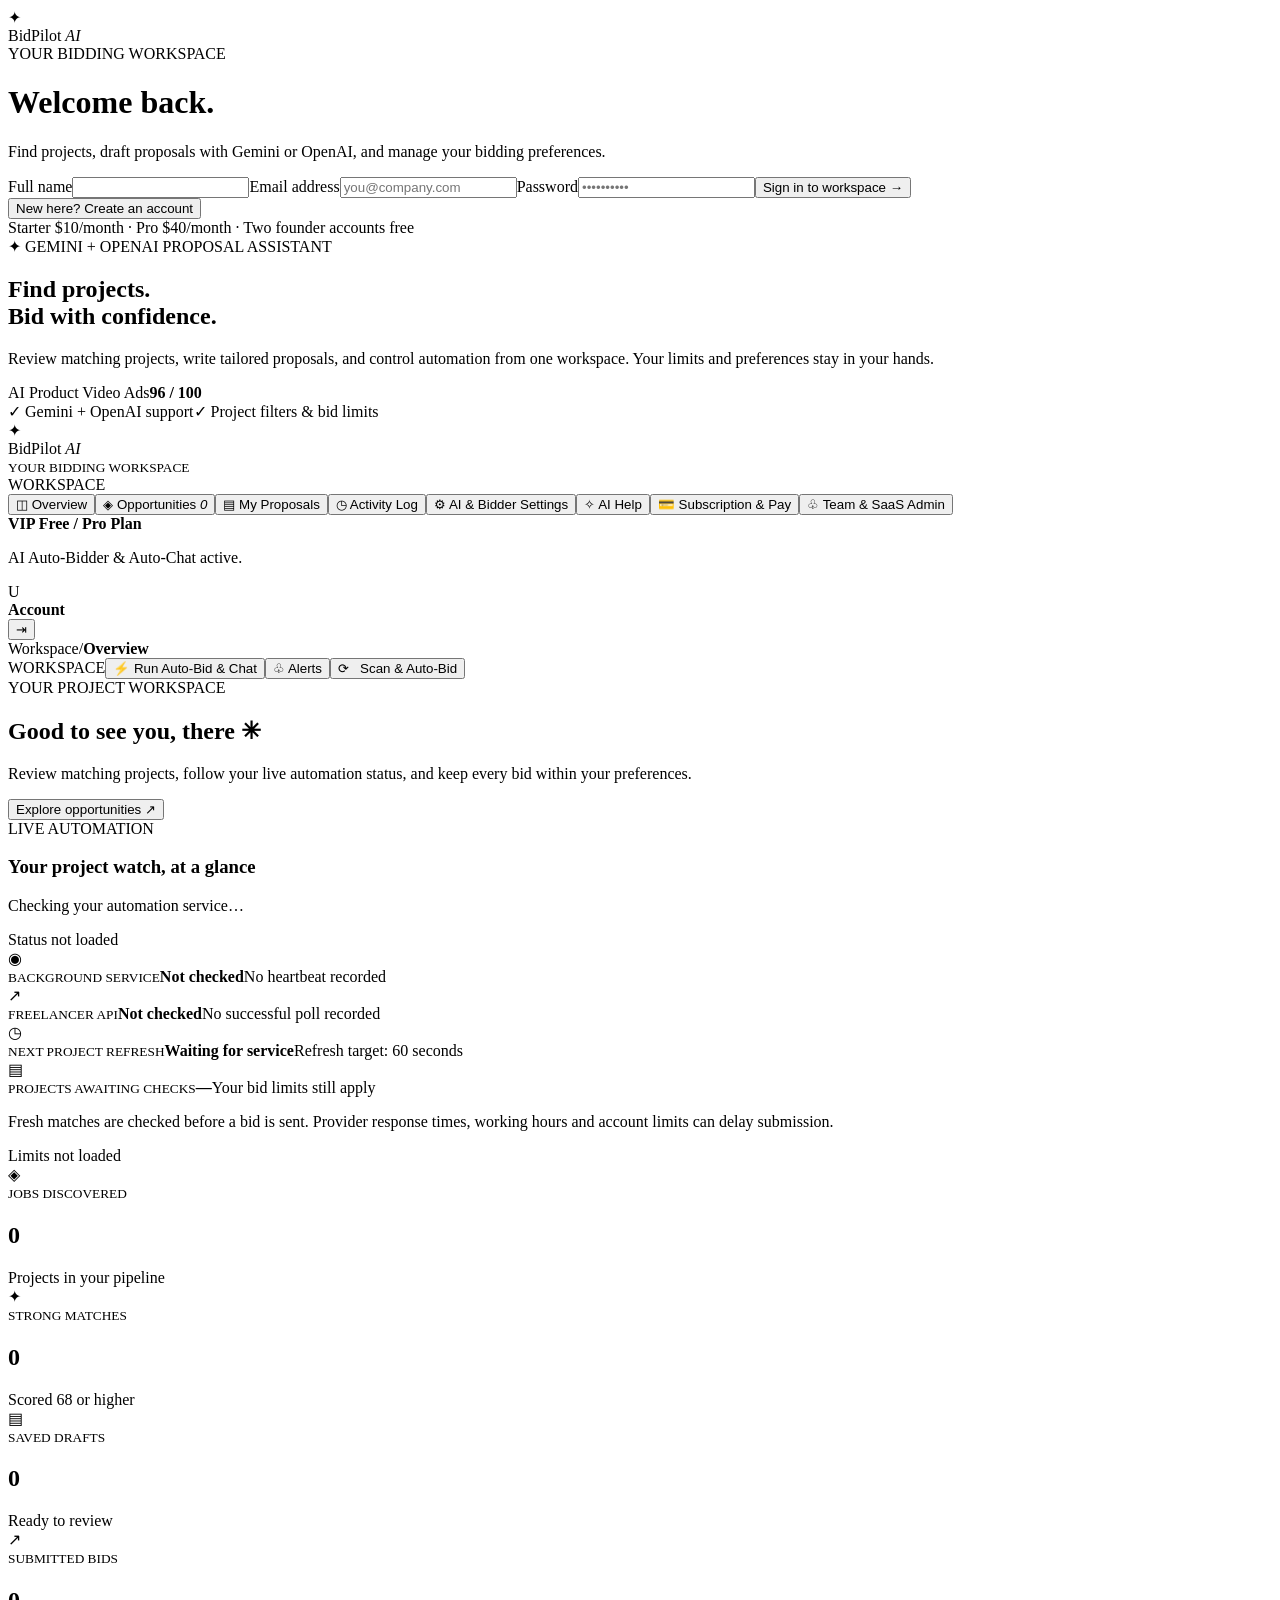
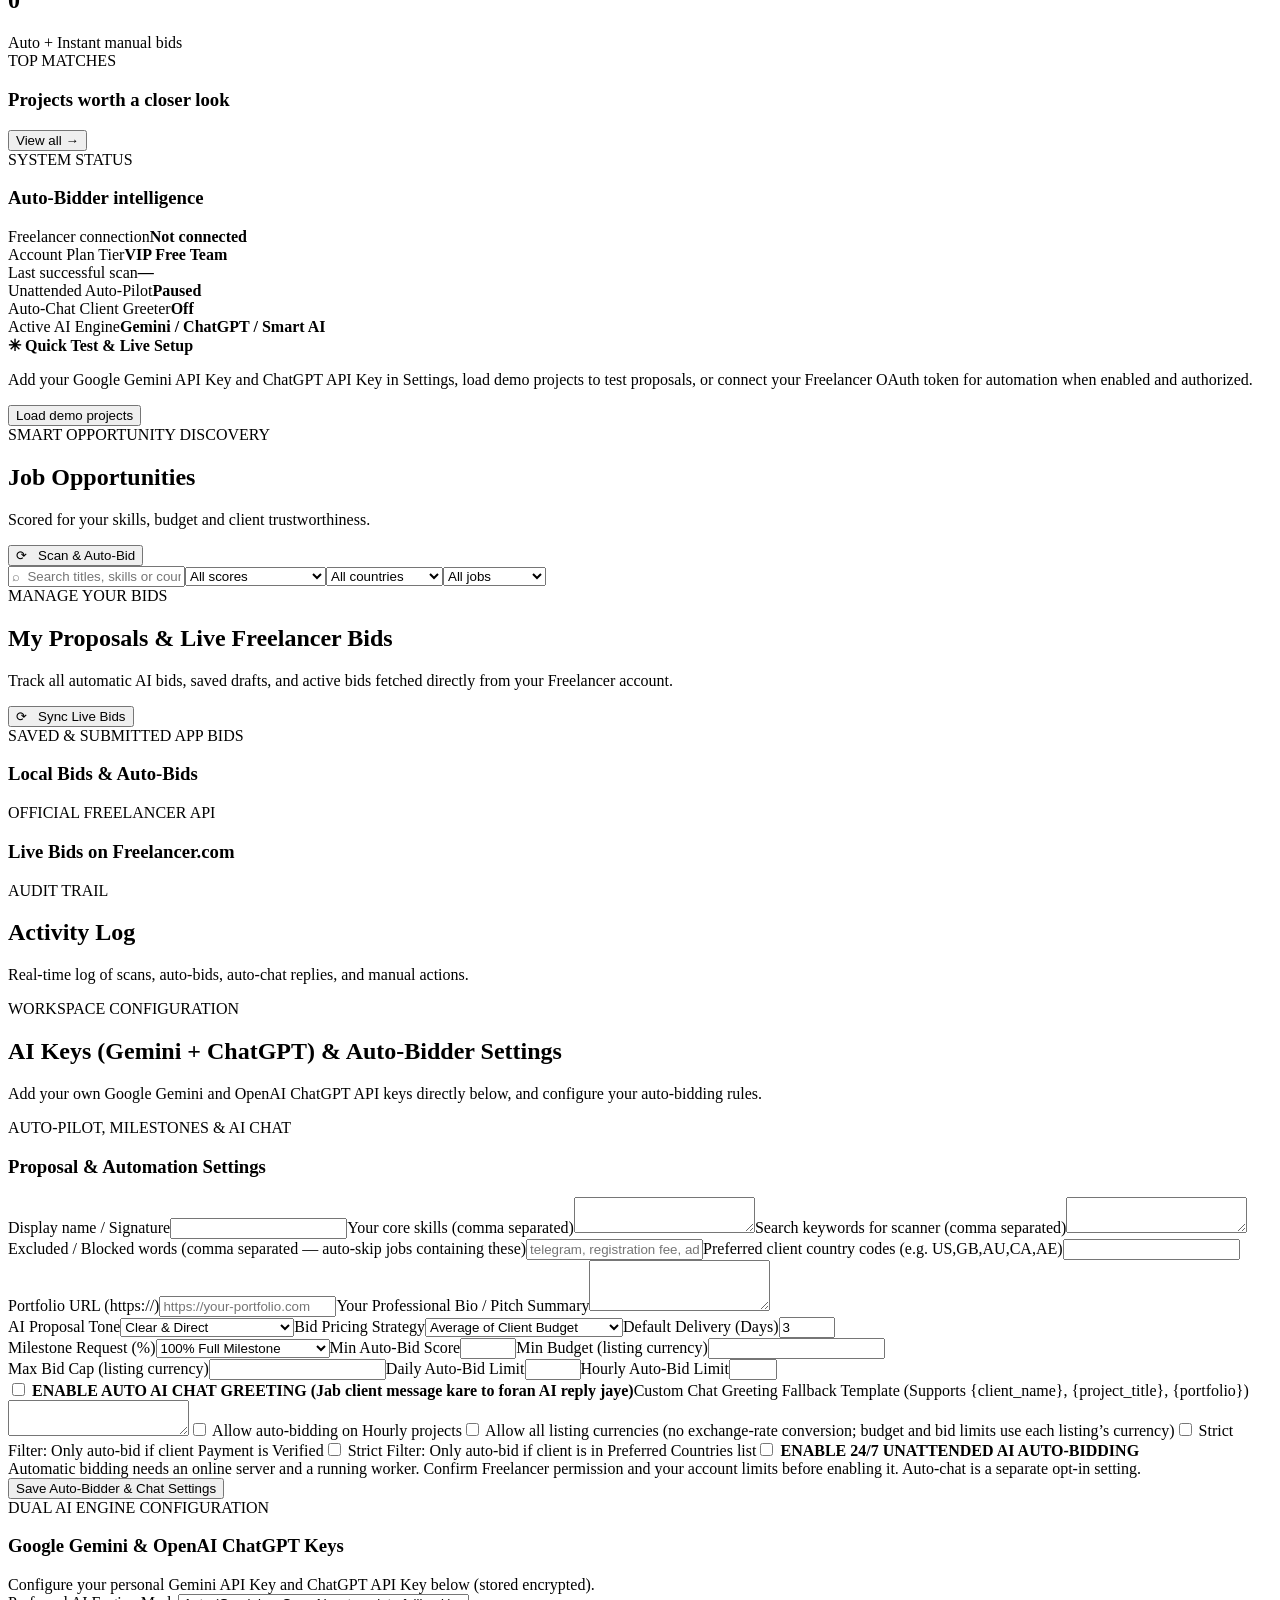
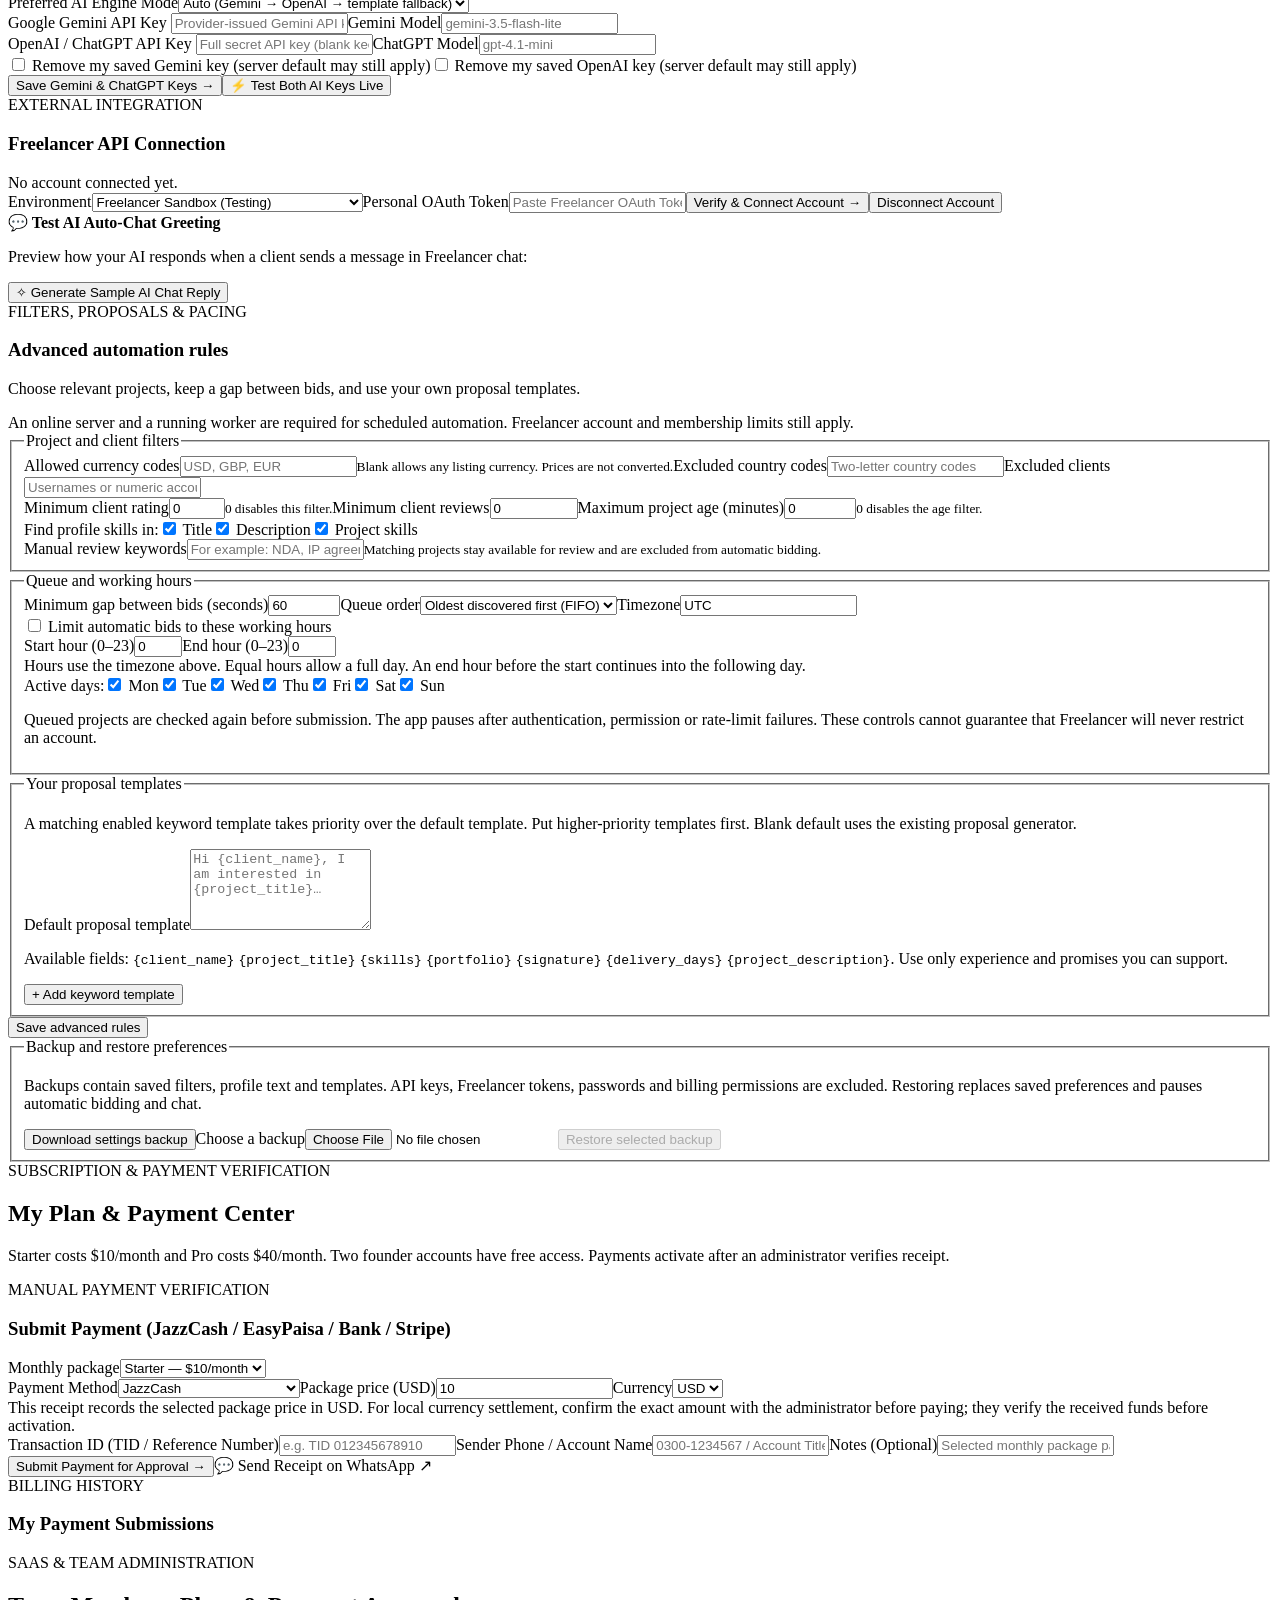
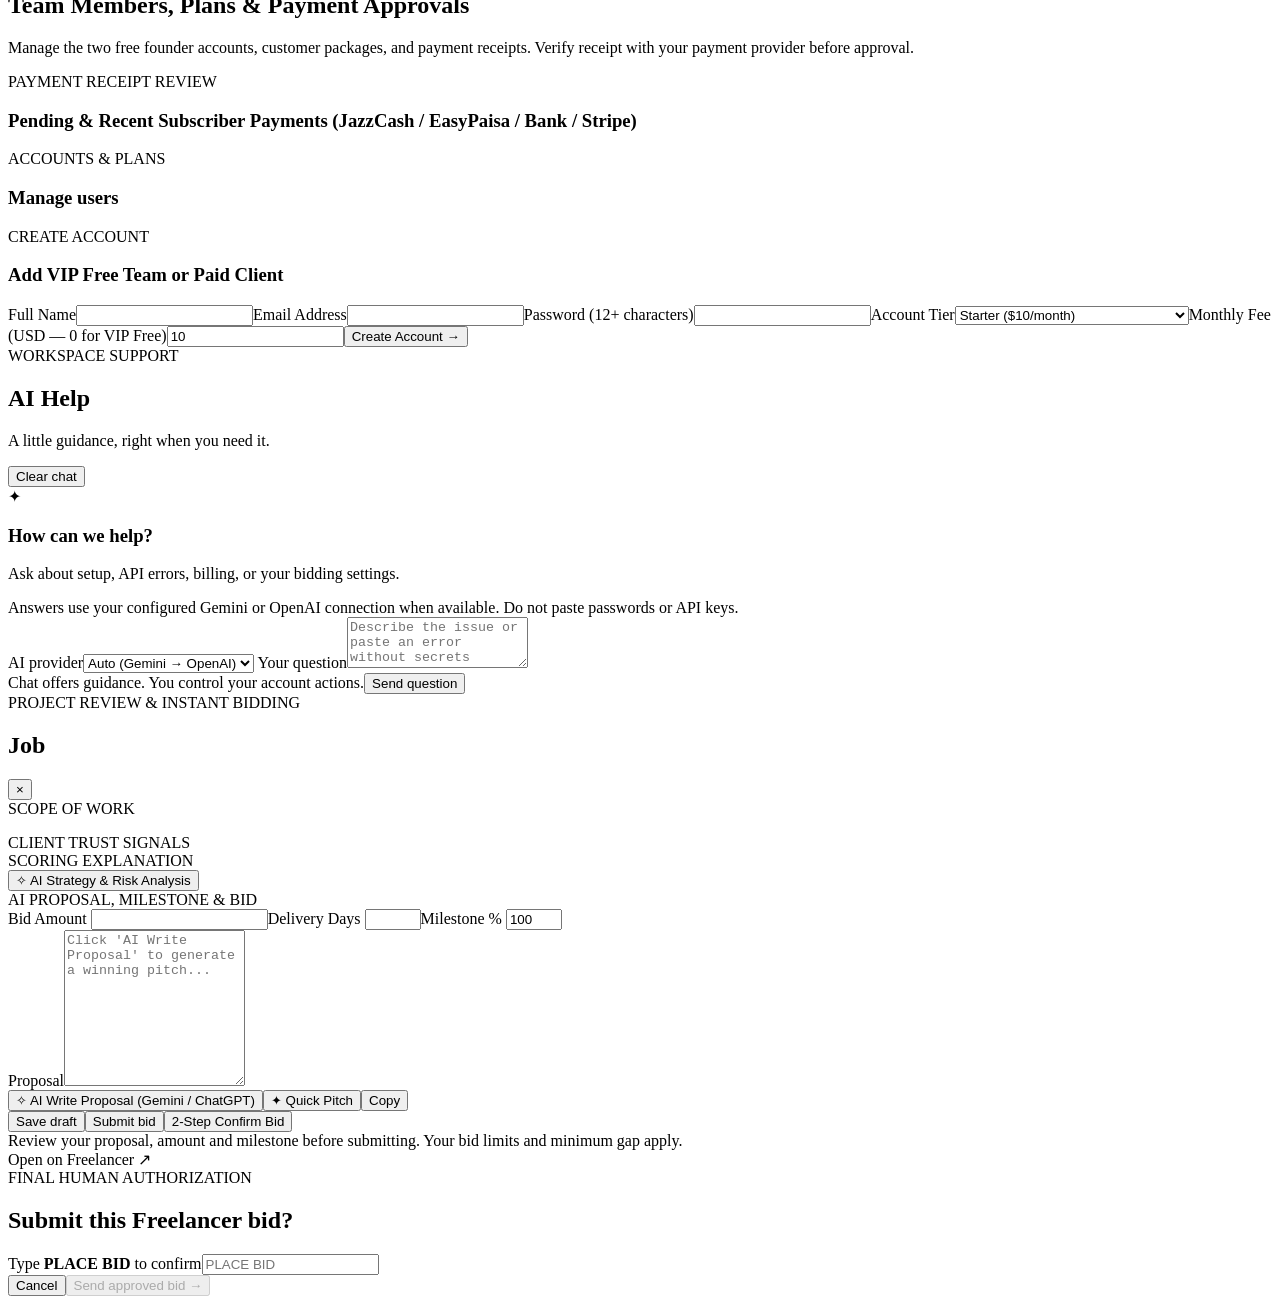
==== commit a0468a64: "Release BidPilot v4 live automation monitoring and reliable worker scheduling" ====
--- a/BidPilot_AI_Team_Cloud/app/static/index.html
+++ b/BidPilot_AI_Team_Cloud/app/static/index.html
@@ -3,7 +3,11 @@
 <div id="shell" class="shell hidden"><aside class="sidebar"><div class="brand"><div class="brand-mark">✦</div><div><div class="logo-text">BidPilot <em>AI</em></div><small>YOUR BIDDING WORKSPACE</small></div></div><div class="space-title">WORKSPACE</div><nav><button data-nav="overview" class="nav active"><span>◫</span> Overview</button><button data-nav="jobs" class="nav"><span>◈</span> Opportunities <i id="sideCount">0</i></button><button data-nav="proposals" class="nav"><span>▤</span> My Proposals</button><button data-nav="activity" class="nav"><span>◷</span> Activity Log</button><button data-nav="settings" class="nav"><span>⚙</span> AI & Bidder Settings</button><button data-nav="support" class="nav" title="AI Help" aria-label="AI Help"><span>✧</span> AI Help</button><button data-nav="billing" class="nav"><span>💳</span> Subscription & Pay</button><button data-nav="team" class="nav admin-only"><span>♧</span> Team & SaaS Admin</button></nav><div class="side-bottom"><div class="side-alert"><b id="planBadgeTitle">VIP Free / Pro Plan</b><p id="planBadgeDesc">AI Auto-Bidder & Auto-Chat active.</p></div><div class="account" id="accountBtn"><div class="avatar" id="avatar">U</div><div><b id="accountName">Account</b><small id="accountEmail"></small></div><button id="logout" title="Log out" aria-label="Log out">⇥</button></div></div></aside>
 <main class="main"><header class="topbar"><div class="breadcrumbs"><span>Workspace</span><span class="chevron">/</span><b id="crumb">Overview</b></div><div class="top-actions"><span class="live"><i></i> WORKSPACE</span><span id="today"></span><button id="runAutoNow" class="secondary" title="Run AI Auto-Bidder & Auto-Chat Sweep now">⚡ Run Auto-Bid & Chat</button><button id="alertBtn" class="secondary" title="Notify about new strong matches">♧ Alerts</button><button id="topScan" class="primary">⟳ &nbsp; Scan & Auto-Bid</button></div></header>
 <div id="toast" class="toast" role="status" aria-live="polite"></div>
-<section id="view-overview" class="page"><div class="welcome"><div><div class="eyebrow">BIDMAN PRO AUTOMATION ENGINE</div><h1>Good to see you, <span id="greeting">there</span> <span class="wave">✳</span></h1><p>Your Dual AI Auto-Bidder (Gemini + ChatGPT) scans Freelancer, writes tailored proposals, sets milestones, and greets clients in chat automatically.</p></div><button class="primary" id="findJobs">Explore opportunities ↗</button></div><div class="stats"><div class="stat"><div class="stat-icon blue">◈</div><small>JOBS DISCOVERED</small><h2 id="statJobs">0</h2><span>Projects in your pipeline</span></div><div class="stat"><div class="stat-icon green">✦</div><small>STRONG MATCHES</small><h2 id="statStrong">0</h2><span>Scored 68 or higher</span></div><div class="stat"><div class="stat-icon purple">▤</div><small>SAVED DRAFTS</small><h2 id="statDraft">0</h2><span>Ready to review</span></div><div class="stat"><div class="stat-icon amber">↗</div><small>SUBMITTED BIDS</small><h2 id="statBids">0</h2><span>Auto + Instant manual bids</span></div></div><div class="two-col"><div class="panel"><div class="panel-heading"><div><div class="eyebrow">TOP MATCHES</div><h3>Recommended for immediate bidding</h3></div><button class="link-btn" data-nav="jobs">View all →</button></div><div id="topJobs" class="stack"></div></div><div class="panel"><div class="panel-heading"><div><div class="eyebrow">SYSTEM STATUS</div><h3>Auto-Bidder intelligence</h3></div></div><div class="system-list"><div><span>Freelancer connection</span><b id="connStatus">Not connected</b></div><div><span>Account Plan Tier</span><b id="planStatus">VIP Free Team</b></div><div><span>Last successful scan</span><b id="lastScan">—</b></div><div><span>Unattended Auto-Pilot</span><b id="autoStatus">Paused</b></div><div><span>Auto-Chat Client Greeter</span><b id="chatStatus">Off</b></div><div><span>Active AI Engine</span><b id="aiStatus">Gemini / ChatGPT / Smart AI</b></div></div><div class="tip"><b>✳ Quick Test & Live Setup</b><p>Add your Google Gemini API Key and ChatGPT API Key in Settings, load demo projects to test proposals, or connect your Freelancer OAuth token for automation when enabled and authorized.</p><button id="demoButton" class="secondary">Load demo projects</button></div></div></div></section>
+<section id="view-overview" class="page"><div class="welcome"><div><div class="eyebrow">YOUR PROJECT WORKSPACE</div><h1>Good to see you, <span id="greeting">there</span> <span class="wave">✳</span></h1><p>Review matching projects, follow your live automation status, and keep every bid within your preferences.</p></div><button class="primary" id="findJobs">Explore opportunities ↗</button></div><section id="liveAutomationPanel" class="panel live-automation" aria-label="Live automation status">
+<div class="live-automation-heading"><div><div class="eyebrow">LIVE AUTOMATION</div><h3>Your project watch, at a glance</h3><p id="liveAutomationReason" role="status" aria-live="polite">Checking your automation service…</p></div><span id="liveAutomationState" class="live-state neutral">Status not loaded</span></div>
+<div class="live-metrics"><div class="live-metric"><span class="live-metric-icon" aria-hidden="true">◉</span><div><small>BACKGROUND SERVICE</small><strong id="liveWorkerStatus">Not checked</strong><span id="liveLastHeartbeat">No heartbeat recorded</span></div></div><div class="live-metric"><span class="live-metric-icon" aria-hidden="true">↗</span><div><small>FREELANCER API</small><strong id="liveApiStatus">Not checked</strong><span id="liveLastSuccessfulScan">No successful poll recorded</span></div></div><div class="live-metric"><span class="live-metric-icon" aria-hidden="true">◷</span><div><small>NEXT PROJECT REFRESH</small><strong id="liveNextScan">Waiting for service</strong><span id="liveScanTarget">Refresh target: 60 seconds</span></div></div><div class="live-metric"><span class="live-metric-icon" aria-hidden="true">▤</span><div><small>PROJECTS AWAITING CHECKS</small><strong id="liveQueueCount">—</strong><span id="liveBidPacing">Your bid limits still apply</span></div></div></div>
+<div class="live-automation-footer"><p>Fresh matches are checked before a bid is sent. Provider response times, working hours and account limits can delay submission.</p><span id="liveAutomationLimits">Limits not loaded</span></div>
+</section><div class="stats"><div class="stat"><div class="stat-icon blue">◈</div><small>JOBS DISCOVERED</small><h2 id="statJobs">0</h2><span>Projects in your pipeline</span></div><div class="stat"><div class="stat-icon green">✦</div><small>STRONG MATCHES</small><h2 id="statStrong">0</h2><span>Scored 68 or higher</span></div><div class="stat"><div class="stat-icon purple">▤</div><small>SAVED DRAFTS</small><h2 id="statDraft">0</h2><span>Ready to review</span></div><div class="stat"><div class="stat-icon amber">↗</div><small>SUBMITTED BIDS</small><h2 id="statBids">0</h2><span>Auto + Instant manual bids</span></div></div><div class="two-col"><div class="panel"><div class="panel-heading"><div><div class="eyebrow">TOP MATCHES</div><h3>Projects worth a closer look</h3></div><button class="link-btn" data-nav="jobs">View all →</button></div><div id="topJobs" class="stack"></div></div><div class="panel"><div class="panel-heading"><div><div class="eyebrow">SYSTEM STATUS</div><h3>Auto-Bidder intelligence</h3></div></div><div class="system-list"><div><span>Freelancer connection</span><b id="connStatus">Not connected</b></div><div><span>Account Plan Tier</span><b id="planStatus">VIP Free Team</b></div><div><span>Last successful scan</span><b id="lastScan">—</b></div><div><span>Unattended Auto-Pilot</span><b id="autoStatus">Paused</b></div><div><span>Auto-Chat Client Greeter</span><b id="chatStatus">Off</b></div><div><span>Active AI Engine</span><b id="aiStatus">Gemini / ChatGPT / Smart AI</b></div></div><div class="tip"><b>✳ Quick Test & Live Setup</b><p>Add your Google Gemini API Key and ChatGPT API Key in Settings, load demo projects to test proposals, or connect your Freelancer OAuth token for automation when enabled and authorized.</p><button id="demoButton" class="secondary">Load demo projects</button></div></div></div></section>
 <section id="view-jobs" class="page hidden"><div class="page-heading"><div><div class="eyebrow">SMART OPPORTUNITY DISCOVERY</div><h1>Job Opportunities</h1><p>Scored for your skills, budget and client trustworthiness.</p></div><button class="primary" id="pageScan">⟳ &nbsp; Scan & Auto-Bid</button></div><div class="panel"><div class="filters"><input id="jobSearch" placeholder="⌕  Search titles, skills or countries"><select id="scoreFilter"><option value="0">All scores</option><option value="68">68+ strong matches</option><option value="45">45+ worth reviewing</option></select><select id="countryFilter"><option value="">All countries</option><option value="US">United States</option><option value="GB">United Kingdom</option><option value="AU">Australia</option><option value="CA">Canada</option><option value="AE">UAE</option></select><select id="typeFilter"><option value="all">All jobs</option><option value="real">Real API jobs</option><option value="demo">Demo jobs</option></select></div><div id="jobsTable" class="job-cards"></div></div></section>
 <section id="view-proposals" class="page hidden"><div class="page-heading"><div><div class="eyebrow">MANAGE YOUR BIDS</div><h1>My Proposals & Live Freelancer Bids</h1><p>Track all automatic AI bids, saved drafts, and active bids fetched directly from your Freelancer account.</p></div><button class="primary" id="refreshLiveBidsBtn">⟳ &nbsp; Sync Live Bids</button></div><div class="two-col equal-columns"><div class="panel"><div class="panel-heading"><div><div class="eyebrow">SAVED & SUBMITTED APP BIDS</div><h3>Local Bids & Auto-Bids</h3></div></div><div id="proposalsBody" class="stack"></div></div><div class="panel"><div class="panel-heading"><div><div class="eyebrow">OFFICIAL FREELANCER API</div><h3>Live Bids on Freelancer.com</h3></div></div><div id="liveBidsBody" class="stack"></div></div></div></section>
 <section id="view-activity" class="page hidden"><div class="page-heading"><div><div class="eyebrow">AUDIT TRAIL</div><h1>Activity Log</h1><p>Real-time log of scans, auto-bids, auto-chat replies, and manual actions.</p></div></div><div id="activityBody" class="panel"></div></section>
@@ -52,4 +56,4 @@
 </main></div>
 <div id="jobModal" class="modal-bg hidden"><div class="modal"><div class="modal-top"><div><div class="eyebrow">PROJECT REVIEW & INSTANT BIDDING</div><h2 id="modalTitle">Job</h2></div><button class="xbtn" id="modalClose">×</button></div><div class="modal-scroll"><div id="modalMeta" class="tags"></div><div class="modal-columns"><div><div class="eyebrow">SCOPE OF WORK</div><p id="modalDesc" class="project-desc"></p><div class="eyebrow">CLIENT TRUST SIGNALS</div><div id="modalTrust" class="trust-list"></div><div class="eyebrow">SCORING EXPLANATION</div><div id="modalReasons" class="reason-list"></div><button class="secondary" id="aiReviewBtn">✧ AI Strategy & Risk Analysis</button><div id="aiReviewBox" class="notice spaced hidden"></div></div><div class="editor"><div class="eyebrow">AI PROPOSAL, MILESTONE & BID</div><div class="setting-three"><label>Bid Amount <input type="number" step="0.01" id="bidAmount" min="1"></label><label>Delivery Days <input type="number" id="bidDays" min="1" max="365"></label><label>Milestone % <input type="number" id="bidMilestone" min="10" max="100" value="100"></label></div><label>Proposal<textarea id="bidProposal" rows="10" minlength="30" maxlength="3500" placeholder="Click 'AI Write Proposal' to generate a winning pitch..."></textarea></label><div class="actions"><button class="primary" id="proposalAI">✧ AI Write Proposal (Gemini / ChatGPT)</button><button class="secondary" id="proposalTemplate">✦ Quick Pitch</button><button class="secondary" id="proposalCopy">Copy</button></div><div class="actions"><button class="secondary" id="saveDraft">Save draft</button><button class="primary" id="instantBidBtn">Submit bid</button><button class="secondary" id="prepareBid">2-Step Confirm Bid</button></div><div id="modalNotice" class="notice spaced">Review your proposal, amount and milestone before submitting. Your bid limits and minimum gap apply.</div><div class="project-link"><a target="_blank" rel="noopener" id="visitProject">Open on Freelancer ↗</a></div></div></div></div></div></div>
 <div id="confirmModal" class="modal-bg hidden"><div class="confirm-card"><div class="eyebrow">FINAL HUMAN AUTHORIZATION</div><h2>Submit this Freelancer bid?</h2><p id="confirmText"></p><pre id="confirmProposal"></pre><label>Type <b>PLACE BID</b> to confirm<input id="confirmation" placeholder="PLACE BID" autocomplete="off"></label><div class="actions"><button class="secondary" id="cancelConfirm">Cancel</button><button class="primary" id="confirmSubmit" disabled>Send approved bid →</button></div></div></div>
-<script src="/static/app.js" defer></script><script src="/static/support.js" defer></script></body></html>+<script src="/static/app.js" defer></script><script src="/static/support.js" defer></script><script src="/static/live.js" defer></script></body></html>
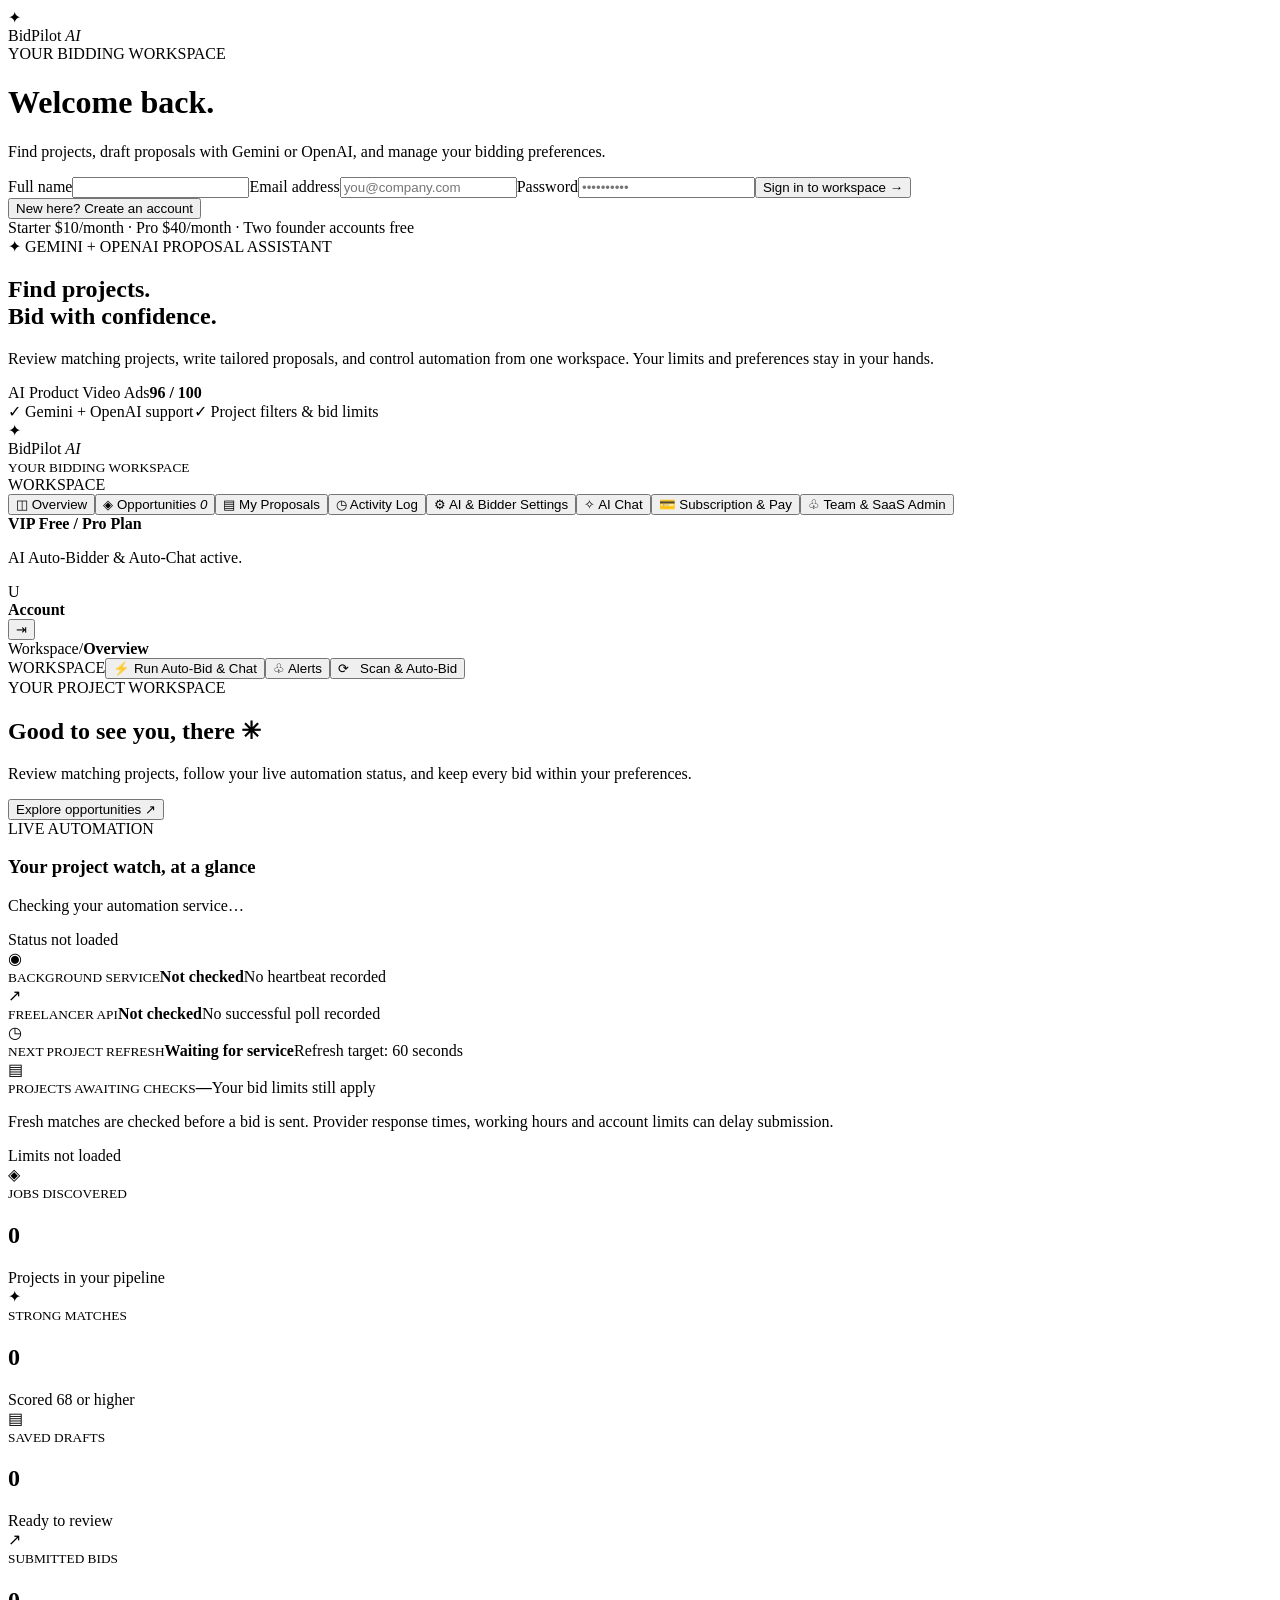
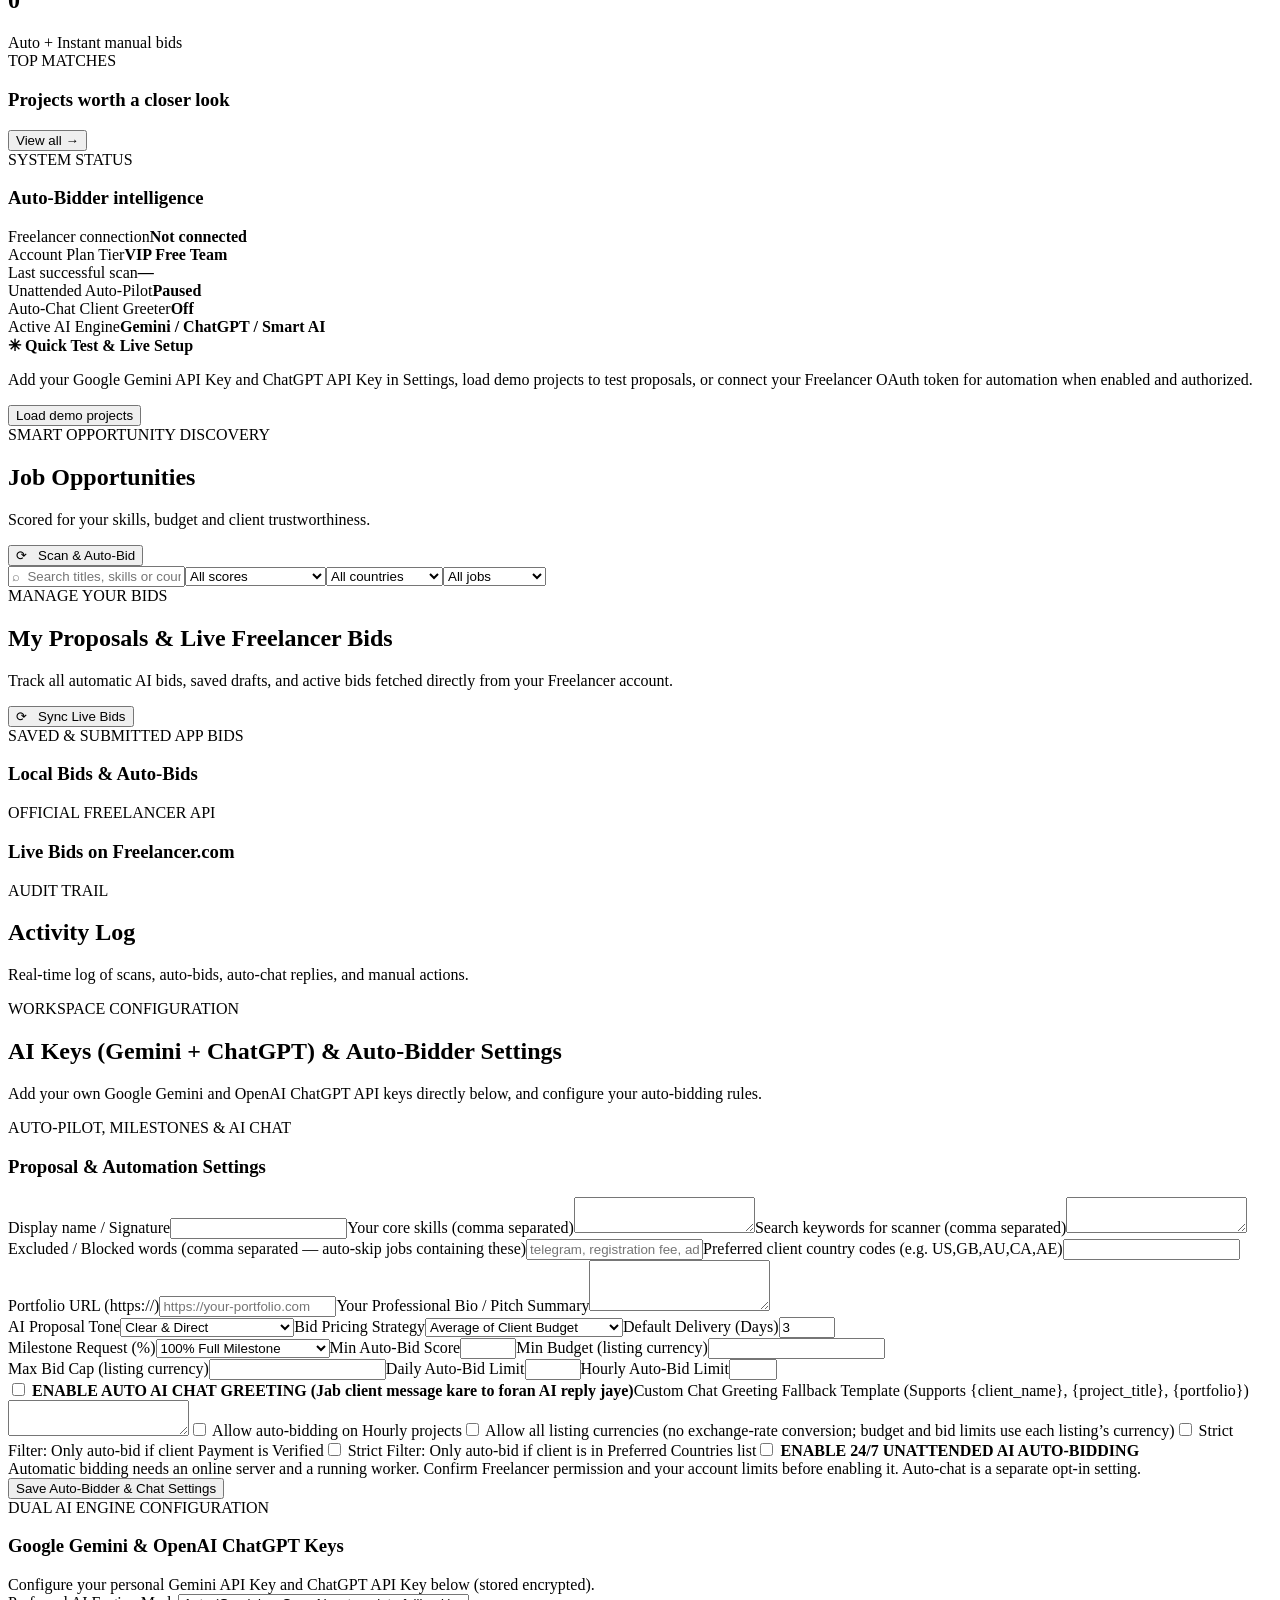
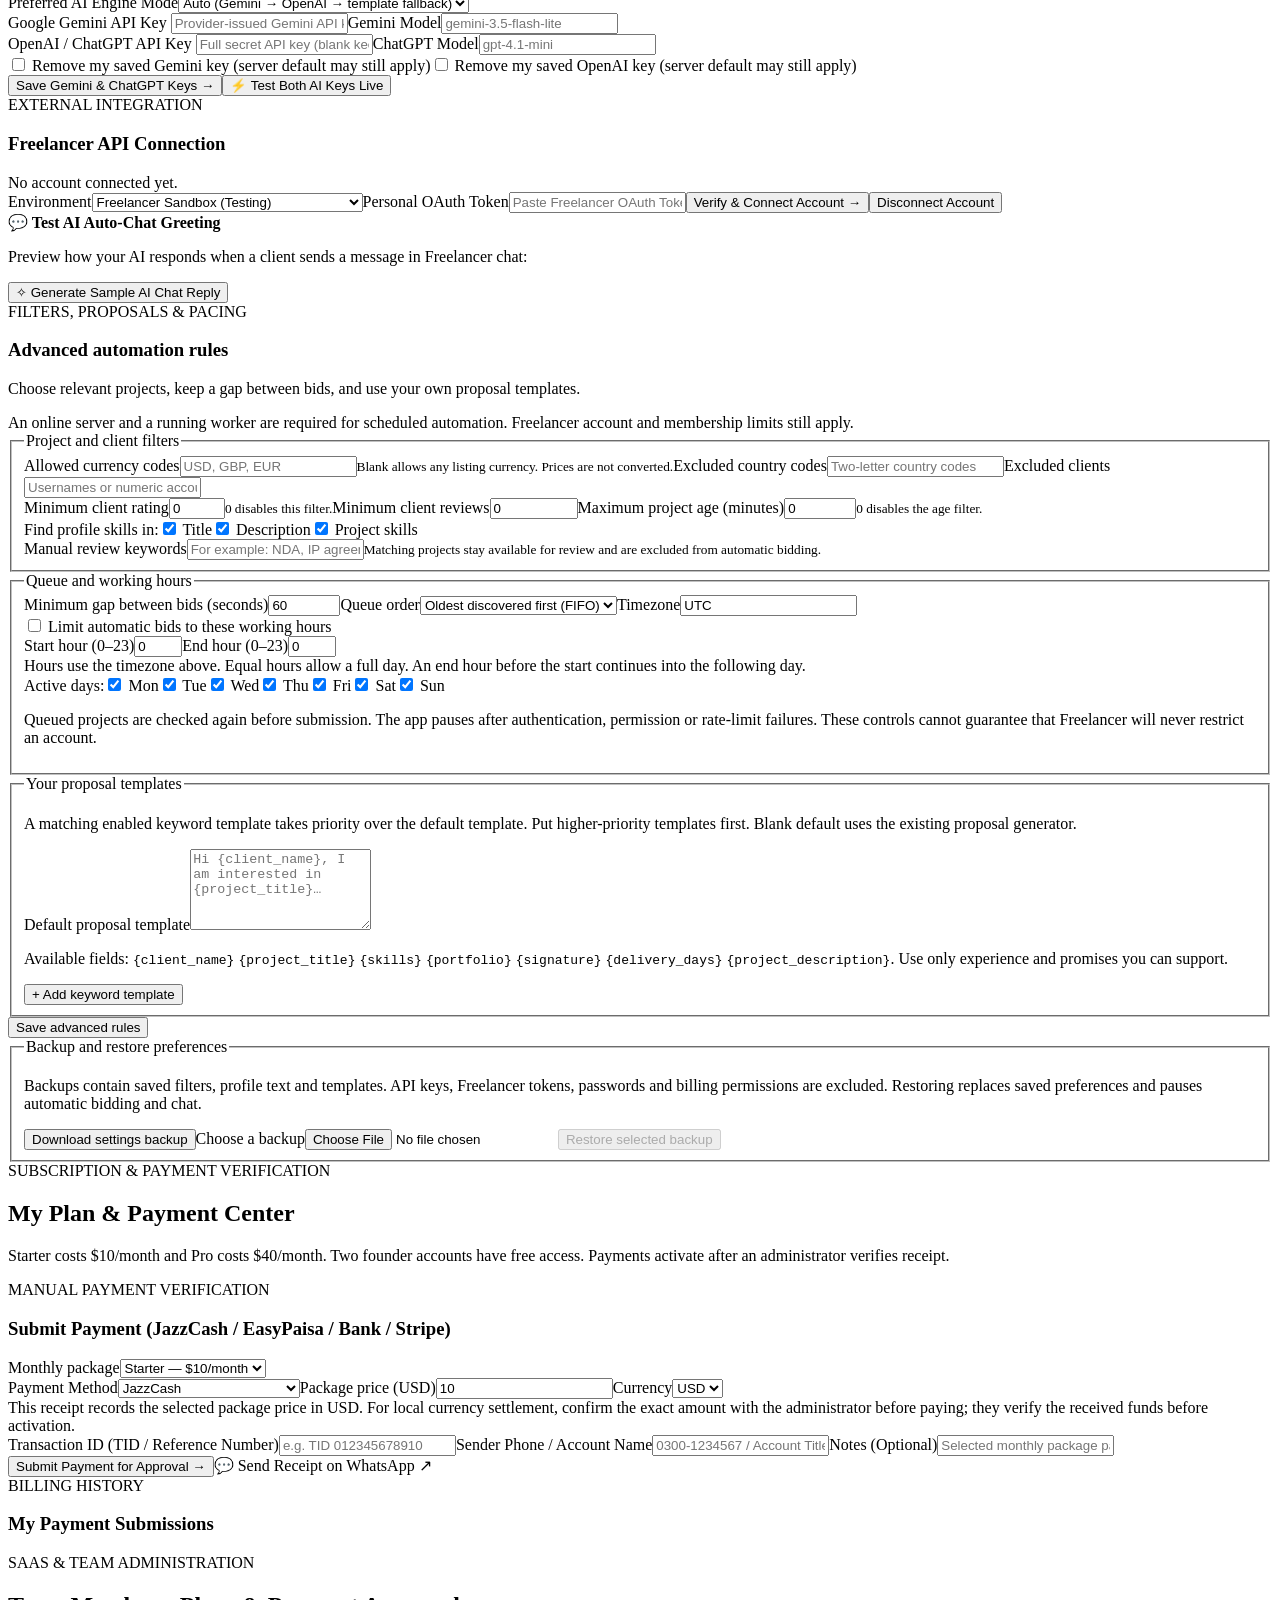
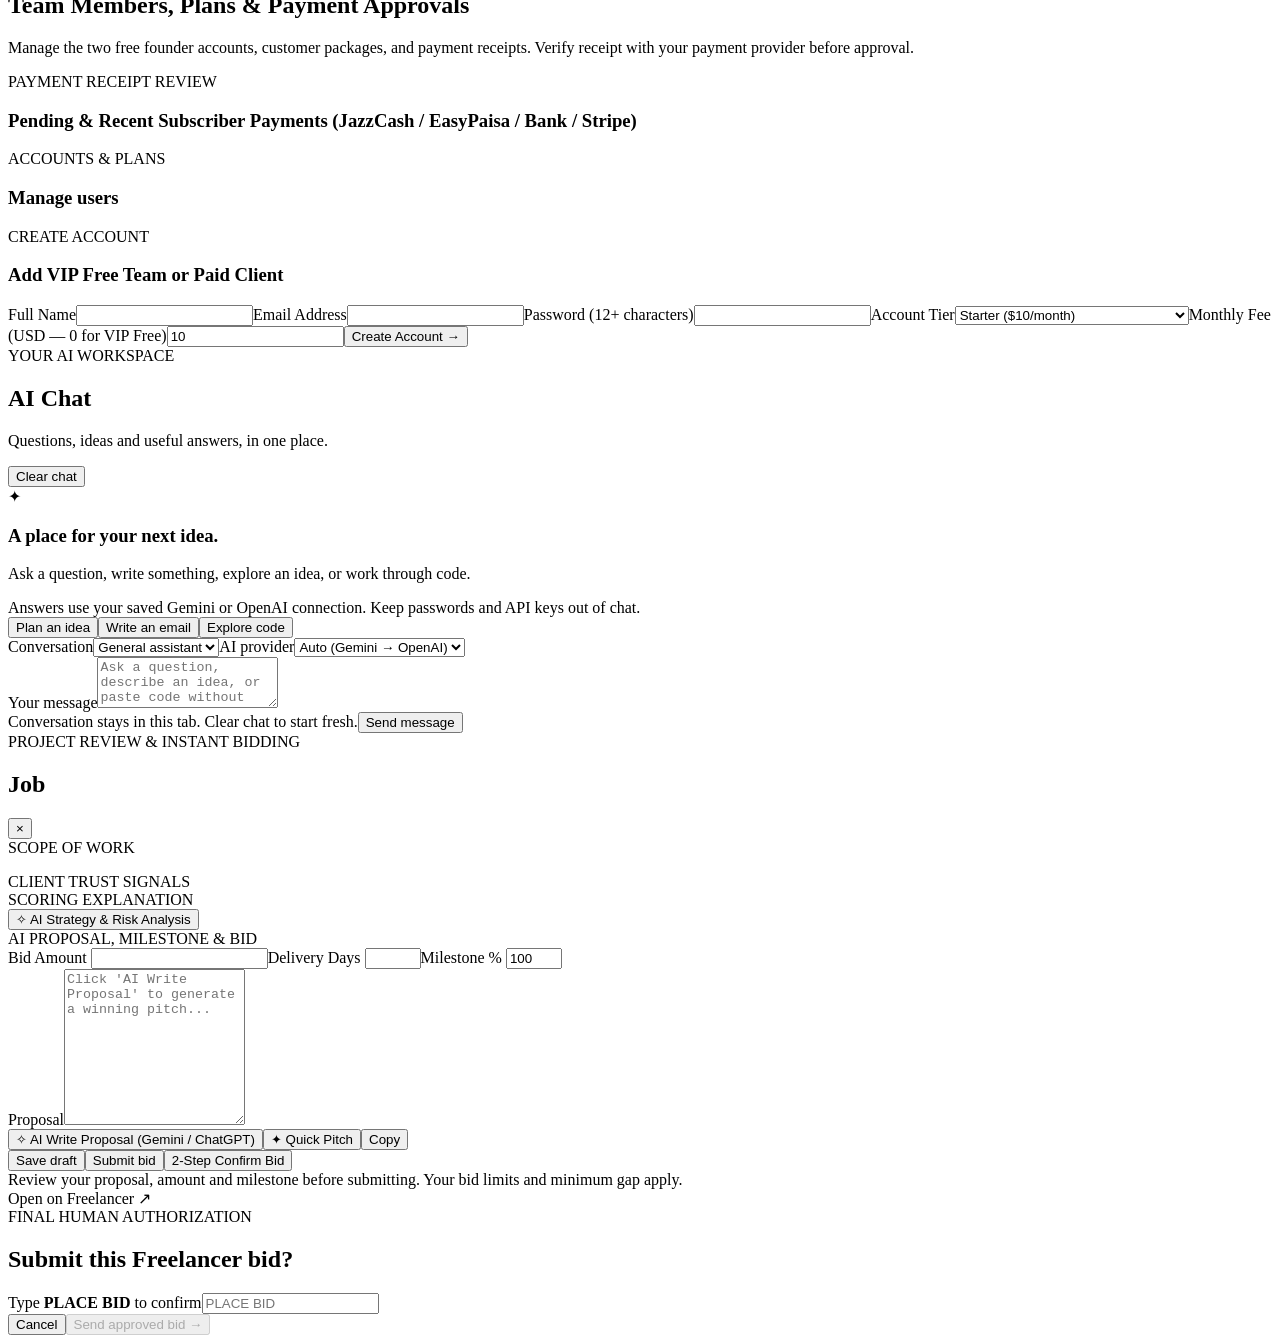
==== commit a1488499: "Add general Gemini and OpenAI chatbot in BidPilot v4.1" ====
--- a/BidPilot_AI_Team_Cloud/app/static/index.html
+++ b/BidPilot_AI_Team_Cloud/app/static/index.html
@@ -1,6 +1,6 @@
 <!doctype html><html lang="en"><head><meta charset="utf-8"><meta name="viewport" content="width=device-width,initial-scale=1"><title>BidPilot AI • Workspace</title><link rel="stylesheet" href="/static/style.css"></head><body>
 <div id="auth" class="auth-shell"><div class="auth-box"><div class="brand-mark">✦</div><div class="logo-text">BidPilot <em>AI</em></div><div class="eyebrow">YOUR BIDDING WORKSPACE</div><h1 id="authTitle">Welcome back.</h1><p>Find projects, draft proposals with Gemini or OpenAI, and manage your bidding preferences.</p><form id="loginForm"><label id="registerNameLabel" class="hidden">Full name<input id="registerName" autocomplete="name" minlength="2" maxlength="100"></label><label>Email address<input id="loginEmail" type="email" placeholder="you@company.com" autocomplete="username" maxlength="240" required></label><label>Password<input id="loginPassword" type="password" maxlength="256" placeholder="••••••••••" autocomplete="current-password" required></label><button id="authSubmit" class="primary full" type="submit">Sign in to workspace →</button></form><button id="authToggle" type="button" class="link-btn">New here? Create an account</button><div id="loginMsg" class="danger-txt" role="status" aria-live="polite"></div><div class="legal">Starter $10/month · Pro $40/month · Two founder accounts free</div></div><div class="auth-hero"><div class="hero-orb"></div><div class="hero-content"><span class="pill soft">✦ GEMINI + OPENAI PROPOSAL ASSISTANT</span><h2>Find projects.<br><span>Bid with confidence.</span></h2><p>Review matching projects, write tailored proposals, and control automation from one workspace. Your limits and preferences stay in your hands.</p><div class="hero-preview"><div class="preview-row"><span>AI Product Video Ads</span><b>96 / 100</b></div><div class="bar"><span></span></div><div class="mini-row"><span>✓ Gemini + OpenAI support</span><span>✓ Project filters & bid limits</span></div></div></div></div></div>
-<div id="shell" class="shell hidden"><aside class="sidebar"><div class="brand"><div class="brand-mark">✦</div><div><div class="logo-text">BidPilot <em>AI</em></div><small>YOUR BIDDING WORKSPACE</small></div></div><div class="space-title">WORKSPACE</div><nav><button data-nav="overview" class="nav active"><span>◫</span> Overview</button><button data-nav="jobs" class="nav"><span>◈</span> Opportunities <i id="sideCount">0</i></button><button data-nav="proposals" class="nav"><span>▤</span> My Proposals</button><button data-nav="activity" class="nav"><span>◷</span> Activity Log</button><button data-nav="settings" class="nav"><span>⚙</span> AI & Bidder Settings</button><button data-nav="support" class="nav" title="AI Help" aria-label="AI Help"><span>✧</span> AI Help</button><button data-nav="billing" class="nav"><span>💳</span> Subscription & Pay</button><button data-nav="team" class="nav admin-only"><span>♧</span> Team & SaaS Admin</button></nav><div class="side-bottom"><div class="side-alert"><b id="planBadgeTitle">VIP Free / Pro Plan</b><p id="planBadgeDesc">AI Auto-Bidder & Auto-Chat active.</p></div><div class="account" id="accountBtn"><div class="avatar" id="avatar">U</div><div><b id="accountName">Account</b><small id="accountEmail"></small></div><button id="logout" title="Log out" aria-label="Log out">⇥</button></div></div></aside>
+<div id="shell" class="shell hidden"><aside class="sidebar"><div class="brand"><div class="brand-mark">✦</div><div><div class="logo-text">BidPilot <em>AI</em></div><small>YOUR BIDDING WORKSPACE</small></div></div><div class="space-title">WORKSPACE</div><nav><button data-nav="overview" class="nav active"><span>◫</span> Overview</button><button data-nav="jobs" class="nav"><span>◈</span> Opportunities <i id="sideCount">0</i></button><button data-nav="proposals" class="nav"><span>▤</span> My Proposals</button><button data-nav="activity" class="nav"><span>◷</span> Activity Log</button><button data-nav="settings" class="nav"><span>⚙</span> AI & Bidder Settings</button><button data-nav="support" class="nav" title="AI Chat" aria-label="AI Chat"><span>✧</span> AI Chat</button><button data-nav="billing" class="nav"><span>💳</span> Subscription & Pay</button><button data-nav="team" class="nav admin-only"><span>♧</span> Team & SaaS Admin</button></nav><div class="side-bottom"><div class="side-alert"><b id="planBadgeTitle">VIP Free / Pro Plan</b><p id="planBadgeDesc">AI Auto-Bidder & Auto-Chat active.</p></div><div class="account" id="accountBtn"><div class="avatar" id="avatar">U</div><div><b id="accountName">Account</b><small id="accountEmail"></small></div><button id="logout" title="Log out" aria-label="Log out">⇥</button></div></div></aside>
 <main class="main"><header class="topbar"><div class="breadcrumbs"><span>Workspace</span><span class="chevron">/</span><b id="crumb">Overview</b></div><div class="top-actions"><span class="live"><i></i> WORKSPACE</span><span id="today"></span><button id="runAutoNow" class="secondary" title="Run AI Auto-Bidder & Auto-Chat Sweep now">⚡ Run Auto-Bid & Chat</button><button id="alertBtn" class="secondary" title="Notify about new strong matches">♧ Alerts</button><button id="topScan" class="primary">⟳ &nbsp; Scan & Auto-Bid</button></div></header>
 <div id="toast" class="toast" role="status" aria-live="polite"></div>
 <section id="view-overview" class="page"><div class="welcome"><div><div class="eyebrow">YOUR PROJECT WORKSPACE</div><h1>Good to see you, <span id="greeting">there</span> <span class="wave">✳</span></h1><p>Review matching projects, follow your live automation status, and keep every bid within your preferences.</p></div><button class="primary" id="findJobs">Explore opportunities ↗</button></div><section id="liveAutomationPanel" class="panel live-automation" aria-label="Live automation status">
@@ -46,13 +46,14 @@
 <section id="view-billing" class="page hidden"><div class="page-heading"><div><div class="eyebrow">SUBSCRIPTION & PAYMENT VERIFICATION</div><h1>My Plan & Payment Center</h1><p>Starter costs $10/month and Pro costs $40/month. Two founder accounts have free access. Payments activate after an administrator verifies receipt.</p></div></div><div id="myPlanBanner" class="notice spaced"></div><div class="two-col spaced"><div class="panel"><div class="panel-heading"><div><div class="eyebrow">MANUAL PAYMENT VERIFICATION</div><h3>Submit Payment (JazzCash / EasyPaisa / Bank / Stripe)</h3></div></div><div id="paymentMethodsBox" class="notice mb-18"></div><form id="paymentForm" class="form-grid"><label>Monthly package<select name="plan_tier" id="paymentPlan"><option value="paid_starter">Starter — $10/month</option><option value="paid_pro">Pro — $40/month</option></select></label><div class="setting-three"><label>Payment Method<select name="method"><option value="jazzcash">JazzCash</option><option value="easypaisa">EasyPaisa</option><option value="bank">Bank / SadaPay / Nayapay</option><option value="stripe">Stripe / Card</option></select></label><label>Package price (USD)<input type="number" name="amount" step="0.01" min="0.01" value="10" readonly required></label><label>Currency<select name="currency"><option value="USD">USD</option></select></label></div><div class="notice">This receipt records the selected package price in USD. For local currency settlement, confirm the exact amount with the administrator before paying; they verify the received funds before activation.</div><label>Transaction ID (TID / Reference Number)<input name="transaction_id" placeholder="e.g. TID 012345678910" required minlength="3"></label><label>Sender Phone / Account Name<input name="sender_phone" placeholder="0300-1234567 / Account Title"></label><label>Notes (Optional)<input name="notes" placeholder="Selected monthly package payment"></label><div class="actions"><button type="submit" class="primary">Submit Payment for Approval →</button><a id="whatsappApproveBtn" target="_blank" rel="noopener" class="secondary inline-btn">💬 Send Receipt on WhatsApp ↗</a></div></form></div><div class="panel"><div class="panel-heading"><div><div class="eyebrow">BILLING HISTORY</div><h3>My Payment Submissions</h3></div></div><div id="myPaymentsList"></div></div></div></section>
 <section id="view-team" class="page hidden"><div class="page-heading"><div><div class="eyebrow">SAAS & TEAM ADMINISTRATION</div><h1>Team Members, Plans & Payment Approvals</h1><p>Manage the two free founder accounts, customer packages, and payment receipts. Verify receipt with your payment provider before approval.</p></div></div><div id="billingSummaryBox" class="notice spaced"></div><div class="panel spaced"><div class="panel-heading"><div><div class="eyebrow">PAYMENT RECEIPT REVIEW</div><h3>Pending & Recent Subscriber Payments (JazzCash / EasyPaisa / Bank / Stripe)</h3></div></div><div id="adminPaymentsList"></div></div><div class="two-col team-grid spaced"><div class="panel"><div class="panel-heading"><div><div class="eyebrow">ACCOUNTS & PLANS</div><h3>Manage users</h3></div></div><div id="teamList"></div></div><div class="panel"><div class="panel-heading"><div><div class="eyebrow">CREATE ACCOUNT</div><h3>Add VIP Free Team or Paid Client</h3></div></div><form id="memberForm" class="form-grid"><label>Full Name<input name="name" required minlength="2"></label><label>Email Address<input name="email" required type="email"></label><label>Password (12+ characters)<input name="password" required minlength="12" type="password"></label><label>Account Tier<select name="plan_tier"><option value="paid_starter">Starter ($10/month)</option><option value="paid_pro">Pro ($40/month)</option><option value="free_team">Founder (two accounts only — free)</option></select></label><label>Monthly Fee (USD — 0 for VIP Free)<input name="monthly_fee" type="number" step="0.01" value="10" readonly></label><button class="primary" type="submit">Create Account →</button></form></div></div><div id="teamOverview" class="panel spaced hidden" aria-live="polite"></div></section>
 <section id="view-support" class="page hidden">
-<div class="page-heading"><div><div class="eyebrow">WORKSPACE SUPPORT</div><h1>AI Help</h1><p>A little guidance, right when you need it.</p></div><button id="supportClear" type="button" class="secondary">Clear chat</button></div>
-<div class="panel support-panel"><div class="support-intro"><div class="brand-mark" aria-hidden="true">✦</div><div><h3>How can we help?</h3><p>Ask about setup, API errors, billing, or your bidding settings.</p></div></div>
-<div id="supportNotice" class="notice">Answers use your configured Gemini or OpenAI connection when available. Do not paste passwords or API keys.</div>
-<div id="supportMessages" class="support-messages" role="log" aria-live="polite" aria-label="Support conversation"></div>
-<form id="supportForm" class="form-grid"><label>AI provider<select id="supportProvider"><option value="auto">Auto (Gemini → OpenAI)</option><option value="gemini">Gemini</option><option value="openai">OpenAI</option></select></label>
-<label>Your question<textarea id="supportQuestion" rows="3" maxlength="3000" required placeholder="Describe the issue or paste an error without secrets"></textarea></label>
-<div class="actions"><span class="field-help">Chat offers guidance. You control your account actions.</span><button id="supportSend" class="primary" type="submit">Send question</button></div></form></div></section>
+<div class="page-heading"><div><div class="eyebrow">YOUR AI WORKSPACE</div><h1>AI Chat</h1><p>Questions, ideas and useful answers, in one place.</p></div><button id="supportClear" type="button" class="secondary">Clear chat</button></div>
+<div class="panel support-panel"><div class="support-intro"><div class="brand-mark" aria-hidden="true">✦</div><div><h3 id="supportIntroTitle">A place for your next idea.</h3><p id="supportIntroDescription">Ask a question, write something, explore an idea, or work through code.</p></div></div>
+<div id="supportNotice" class="notice" role="status">Answers use your saved Gemini or OpenAI connection. Keep passwords and API keys out of chat.</div>
+<div id="supportMessages" class="support-messages" role="log" aria-live="polite" aria-label="AI conversation"></div>
+<div class="support-starters" aria-label="Ideas to get started"><button type="button" class="support-starter" data-support-question="Help me turn a rough idea into a clear plan.">Plan an idea</button><button type="button" class="support-starter" data-support-question="Write a professional follow-up email.">Write an email</button><button type="button" class="support-starter" data-support-question="Explain a coding concept with a simple example.">Explore code</button></div>
+<form id="supportForm" class="form-grid"><div class="support-options"><label>Conversation<select id="supportMode"><option value="general">General assistant</option><option value="support">App help</option></select></label><label>AI provider<select id="supportProvider"><option value="auto">Auto (Gemini → OpenAI)</option><option value="gemini">Gemini</option><option value="openai">OpenAI</option></select></label></div>
+<label>Your message<textarea id="supportQuestion" rows="3" maxlength="3000" required placeholder="Ask a question, describe an idea, or paste code without secrets…"></textarea></label>
+<div class="actions"><span id="supportComposerHint" class="field-help">Conversation stays in this tab. Clear chat to start fresh.</span><button id="supportSend" class="primary" type="submit">Send message</button></div></form></div></section>
 </main></div>
 <div id="jobModal" class="modal-bg hidden"><div class="modal"><div class="modal-top"><div><div class="eyebrow">PROJECT REVIEW & INSTANT BIDDING</div><h2 id="modalTitle">Job</h2></div><button class="xbtn" id="modalClose">×</button></div><div class="modal-scroll"><div id="modalMeta" class="tags"></div><div class="modal-columns"><div><div class="eyebrow">SCOPE OF WORK</div><p id="modalDesc" class="project-desc"></p><div class="eyebrow">CLIENT TRUST SIGNALS</div><div id="modalTrust" class="trust-list"></div><div class="eyebrow">SCORING EXPLANATION</div><div id="modalReasons" class="reason-list"></div><button class="secondary" id="aiReviewBtn">✧ AI Strategy & Risk Analysis</button><div id="aiReviewBox" class="notice spaced hidden"></div></div><div class="editor"><div class="eyebrow">AI PROPOSAL, MILESTONE & BID</div><div class="setting-three"><label>Bid Amount <input type="number" step="0.01" id="bidAmount" min="1"></label><label>Delivery Days <input type="number" id="bidDays" min="1" max="365"></label><label>Milestone % <input type="number" id="bidMilestone" min="10" max="100" value="100"></label></div><label>Proposal<textarea id="bidProposal" rows="10" minlength="30" maxlength="3500" placeholder="Click 'AI Write Proposal' to generate a winning pitch..."></textarea></label><div class="actions"><button class="primary" id="proposalAI">✧ AI Write Proposal (Gemini / ChatGPT)</button><button class="secondary" id="proposalTemplate">✦ Quick Pitch</button><button class="secondary" id="proposalCopy">Copy</button></div><div class="actions"><button class="secondary" id="saveDraft">Save draft</button><button class="primary" id="instantBidBtn">Submit bid</button><button class="secondary" id="prepareBid">2-Step Confirm Bid</button></div><div id="modalNotice" class="notice spaced">Review your proposal, amount and milestone before submitting. Your bid limits and minimum gap apply.</div><div class="project-link"><a target="_blank" rel="noopener" id="visitProject">Open on Freelancer ↗</a></div></div></div></div></div></div>
 <div id="confirmModal" class="modal-bg hidden"><div class="confirm-card"><div class="eyebrow">FINAL HUMAN AUTHORIZATION</div><h2>Submit this Freelancer bid?</h2><p id="confirmText"></p><pre id="confirmProposal"></pre><label>Type <b>PLACE BID</b> to confirm<input id="confirmation" placeholder="PLACE BID" autocomplete="off"></label><div class="actions"><button class="secondary" id="cancelConfirm">Cancel</button><button class="primary" id="confirmSubmit" disabled>Send approved bid →</button></div></div></div>
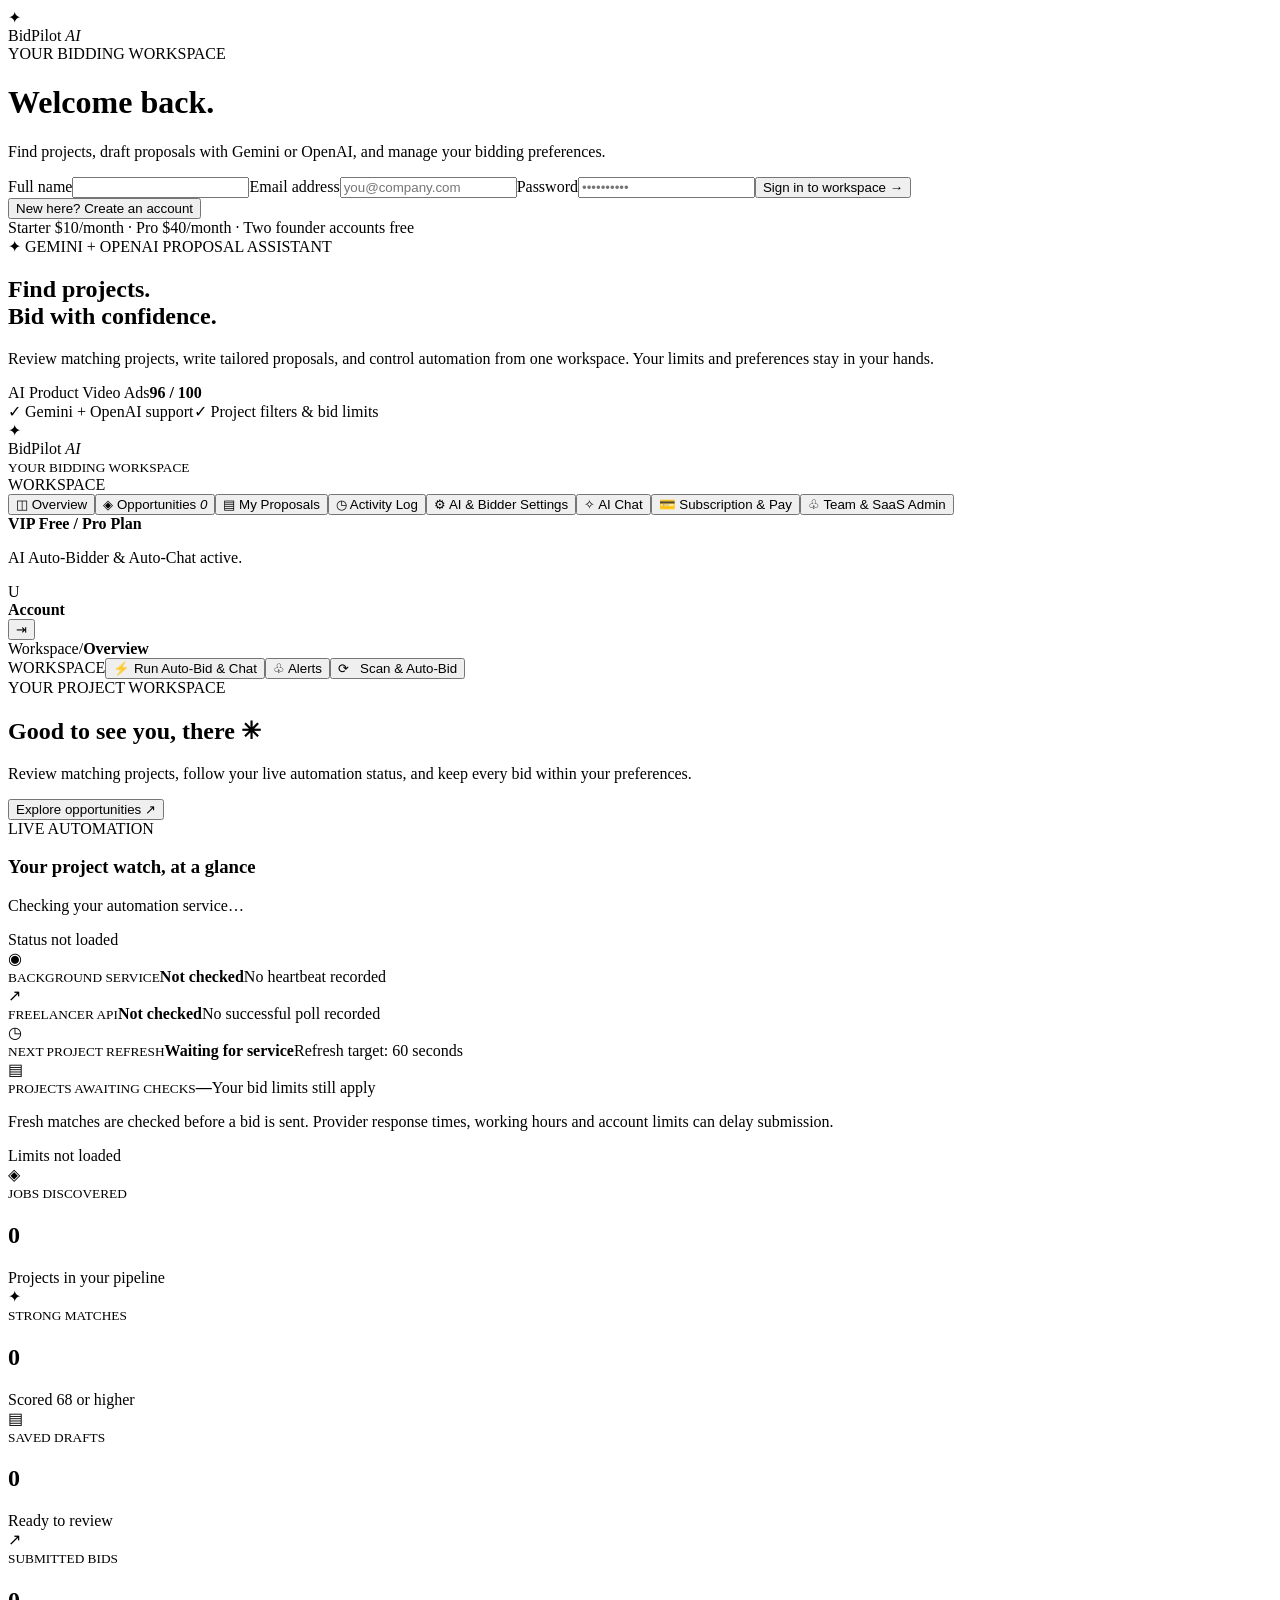
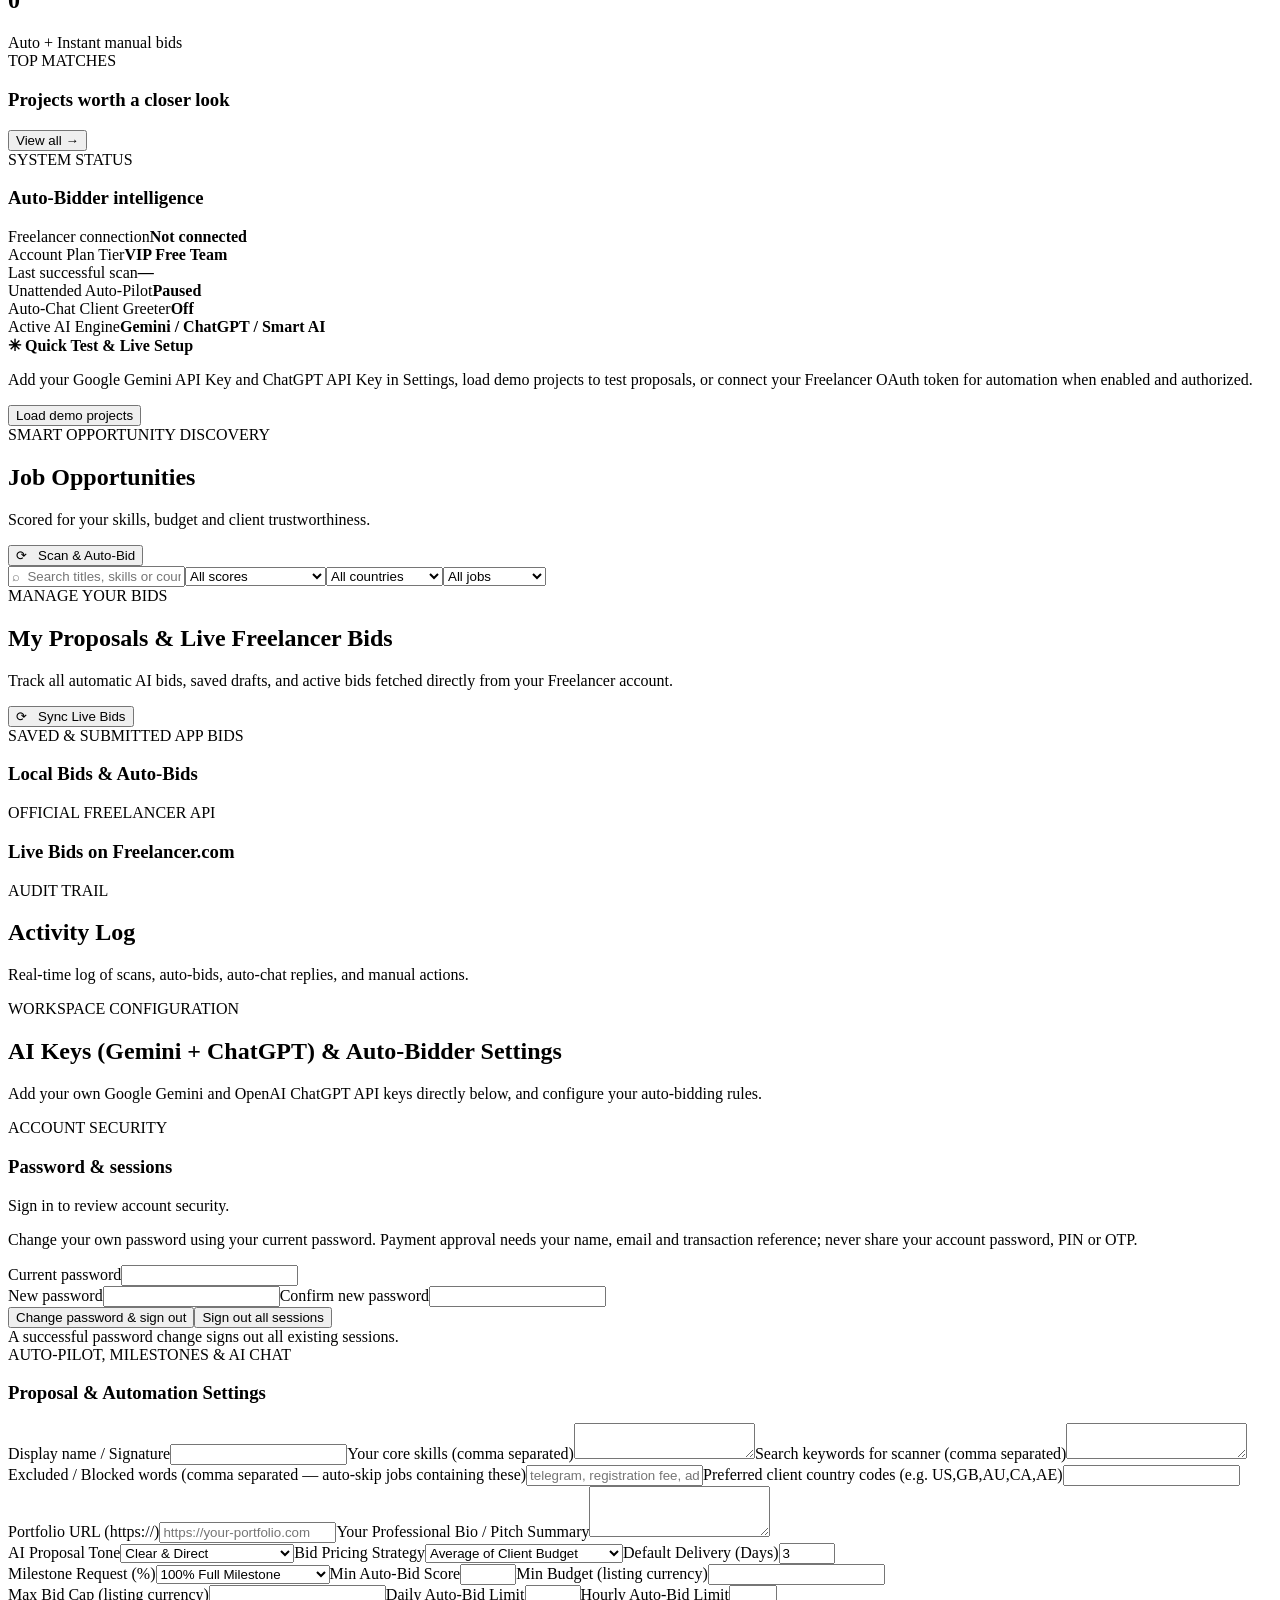
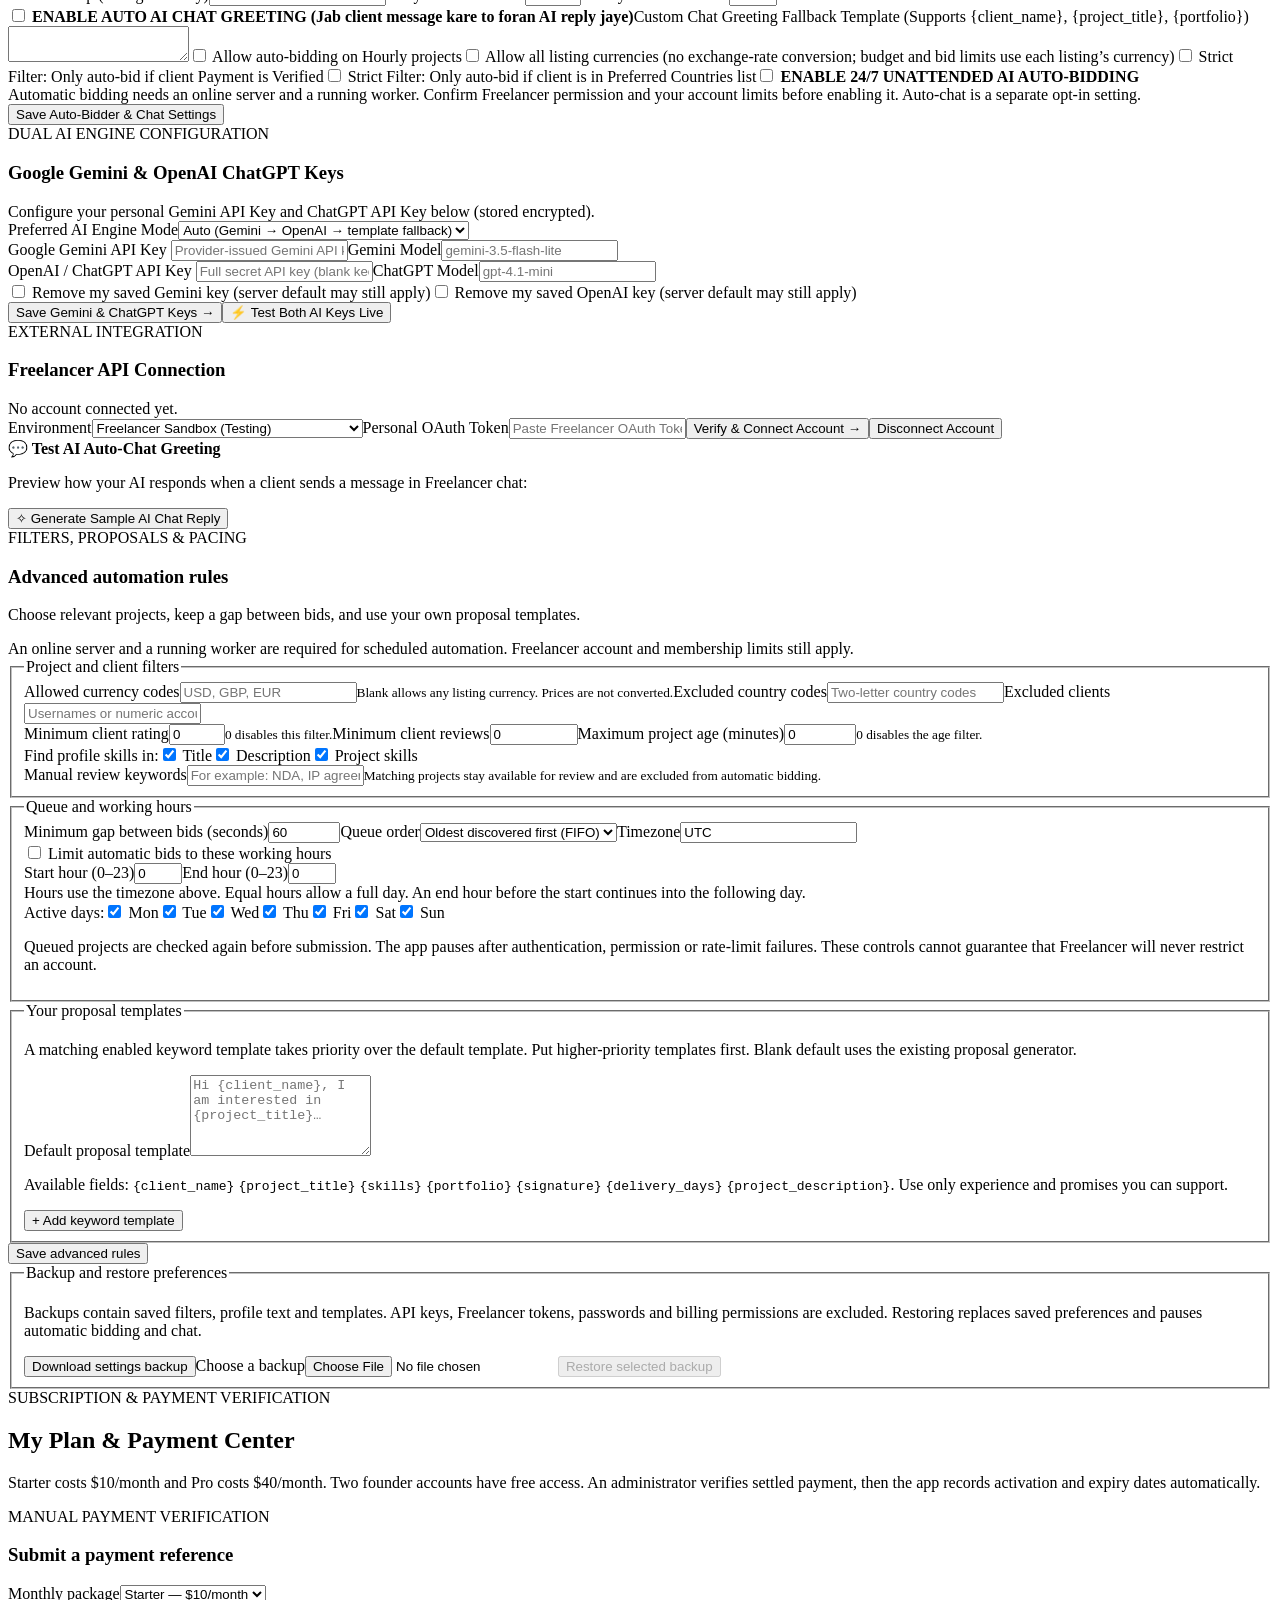
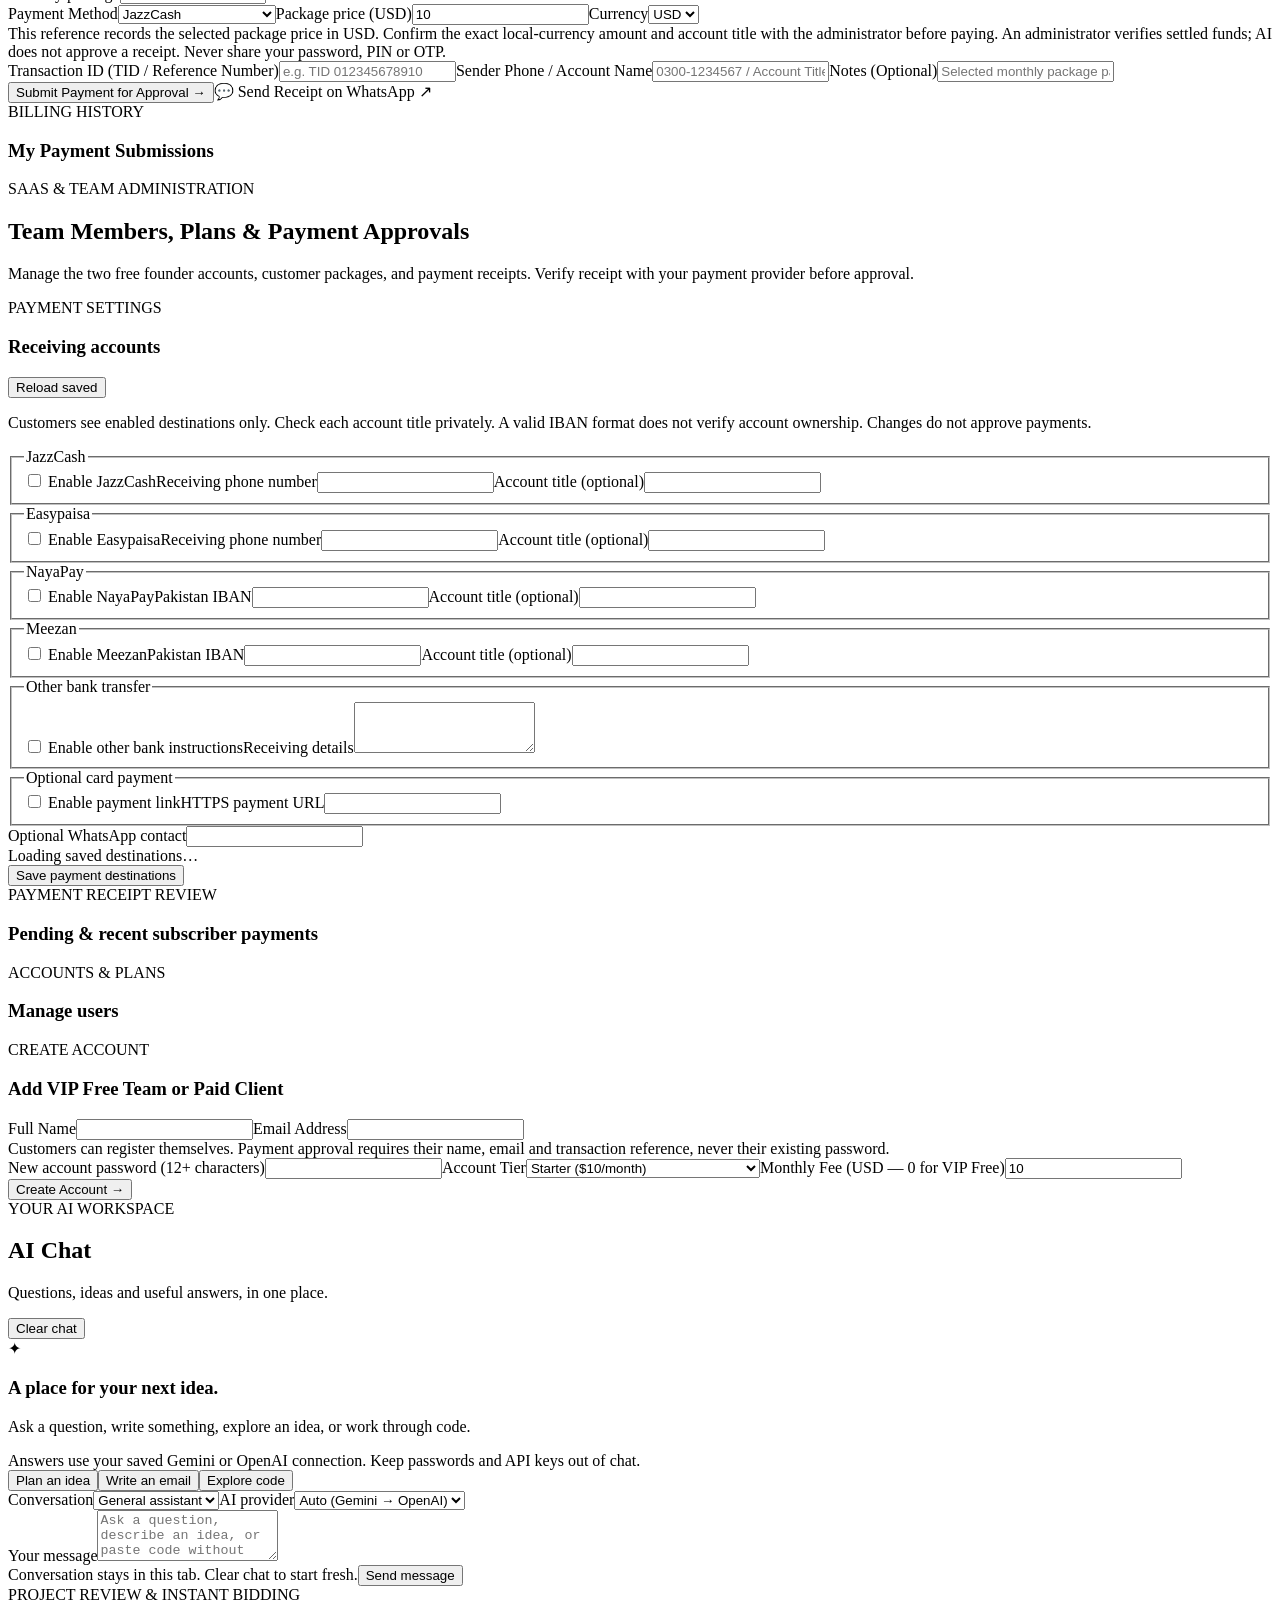
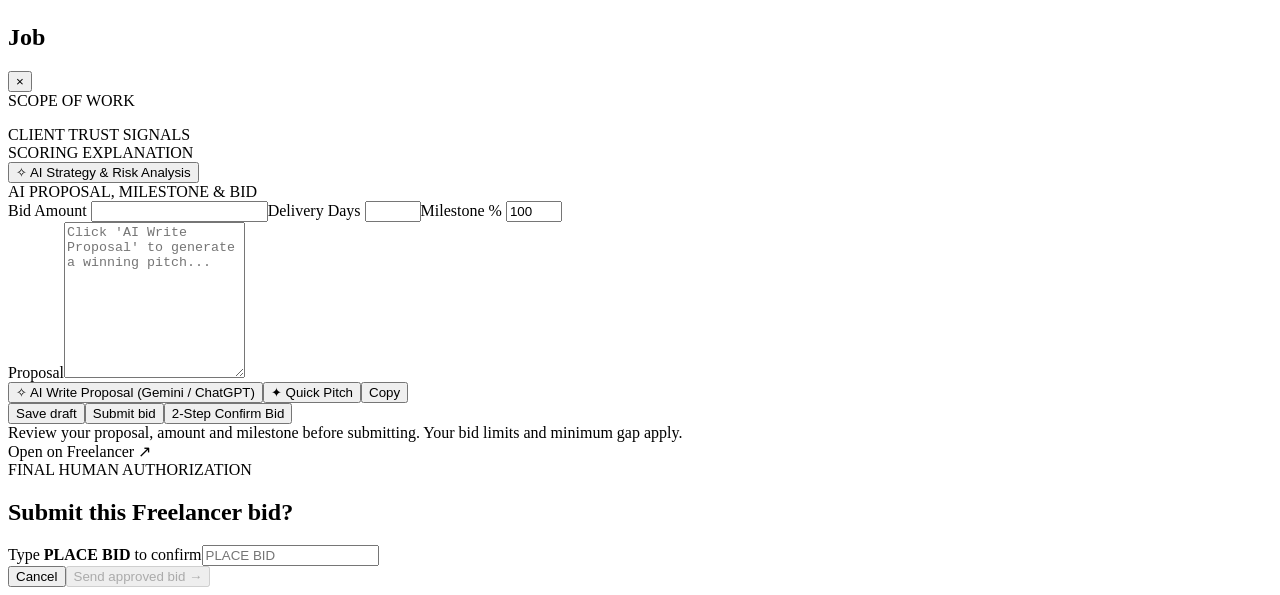
==== commit 5a2de700: "Release v4.3 payment settings, calendar subscriptions and account security" ====
--- a/BidPilot_AI_Team_Cloud/app/static/index.html
+++ b/BidPilot_AI_Team_Cloud/app/static/index.html
@@ -11,7 +11,7 @@
 <section id="view-jobs" class="page hidden"><div class="page-heading"><div><div class="eyebrow">SMART OPPORTUNITY DISCOVERY</div><h1>Job Opportunities</h1><p>Scored for your skills, budget and client trustworthiness.</p></div><button class="primary" id="pageScan">⟳ &nbsp; Scan & Auto-Bid</button></div><div class="panel"><div class="filters"><input id="jobSearch" placeholder="⌕  Search titles, skills or countries"><select id="scoreFilter"><option value="0">All scores</option><option value="68">68+ strong matches</option><option value="45">45+ worth reviewing</option></select><select id="countryFilter"><option value="">All countries</option><option value="US">United States</option><option value="GB">United Kingdom</option><option value="AU">Australia</option><option value="CA">Canada</option><option value="AE">UAE</option></select><select id="typeFilter"><option value="all">All jobs</option><option value="real">Real API jobs</option><option value="demo">Demo jobs</option></select></div><div id="jobsTable" class="job-cards"></div></div></section>
 <section id="view-proposals" class="page hidden"><div class="page-heading"><div><div class="eyebrow">MANAGE YOUR BIDS</div><h1>My Proposals & Live Freelancer Bids</h1><p>Track all automatic AI bids, saved drafts, and active bids fetched directly from your Freelancer account.</p></div><button class="primary" id="refreshLiveBidsBtn">⟳ &nbsp; Sync Live Bids</button></div><div class="two-col equal-columns"><div class="panel"><div class="panel-heading"><div><div class="eyebrow">SAVED & SUBMITTED APP BIDS</div><h3>Local Bids & Auto-Bids</h3></div></div><div id="proposalsBody" class="stack"></div></div><div class="panel"><div class="panel-heading"><div><div class="eyebrow">OFFICIAL FREELANCER API</div><h3>Live Bids on Freelancer.com</h3></div></div><div id="liveBidsBody" class="stack"></div></div></div></section>
 <section id="view-activity" class="page hidden"><div class="page-heading"><div><div class="eyebrow">AUDIT TRAIL</div><h1>Activity Log</h1><p>Real-time log of scans, auto-bids, auto-chat replies, and manual actions.</p></div></div><div id="activityBody" class="panel"></div></section>
-<section id="view-settings" class="page hidden"><div class="page-heading"><div><div class="eyebrow">WORKSPACE CONFIGURATION</div><h1>AI Keys (Gemini + ChatGPT) & Auto-Bidder Settings</h1><p>Add your own Google Gemini and OpenAI ChatGPT API keys directly below, and configure your auto-bidding rules.</p></div></div><div class="settings-grid"><div class="panel"><div class="panel-heading"><div><div class="eyebrow">AUTO-PILOT, MILESTONES & AI CHAT</div><h3>Proposal & Automation Settings</h3></div></div><form id="settingsForm" class="form-grid"><label>Display name / Signature<input name="name" required></label><label>Your core skills (comma separated)<textarea name="skills" rows="2" required></textarea></label><label>Search keywords for scanner (comma separated)<textarea name="search_terms" rows="2" required></textarea></label><label>Excluded / Blocked words (comma separated — auto-skip jobs containing these)<input name="excluded_keywords" placeholder="telegram, registration fee, adult"></label><label>Preferred client country codes (e.g. US,GB,AU,CA,AE)<input name="countries"></label><label>Portfolio URL (https://)<input name="portfolio" placeholder="https://your-portfolio.com"></label><label>Your Professional Bio / Pitch Summary<textarea name="description" rows="3"></textarea></label><div class="setting-three"><label>AI Proposal Tone<select name="proposal_tone"><option value="winning_direct">Clear & Direct</option><option value="consultative">Consultative & Structured</option><option value="agency_pitch">Studio / Agency Pitch</option><option value="friendly_expert">Friendly Specialist</option></select></label><label>Bid Pricing Strategy<select name="bid_strategy"><option value="average">Average of Client Budget</option><option value="competitive_low">Competitive Low (25% range)</option><option value="minimum">Minimum Client Budget</option><option value="maximum">Maximum Client Budget</option></select></label><label>Default Delivery (Days)<input type="number" name="default_days" min="1" max="365" value="3"></label></div><div class="setting-three"><label>Milestone Request (%)<select name="milestone_pct"><option value="100">100% Full Milestone</option><option value="50">50% Upfront / 50% Final</option><option value="30">30% Initial / 70% Final</option><option value="25">25% First Cut / 75% Final</option></select></label><label>Min Auto-Bid Score<input type="number" name="min_score" min="20" max="100"></label><label>Min Budget (listing currency)<input type="number" name="min_budget" min="1" step="0.01"></label></div><div class="setting-three"><label>Max Bid Cap (listing currency)<input type="number" name="max_bid" min="1" step="0.01"></label><label>Daily Auto-Bid Limit<input type="number" name="max_daily" min="1" max="200"></label><label>Hourly Auto-Bid Limit<input type="number" name="max_hourly" min="1" max="60"></label></div><label class="check-row"><input name="auto_chat_greeting" type="checkbox"> <b>ENABLE AUTO AI CHAT GREETING (Jab client message kare to foran AI reply jaye)</b></label><label>Custom Chat Greeting Fallback Template (Supports {client_name}, {project_title}, {portfolio})<textarea name="chat_greeting_template" rows="2"></textarea></label><label class="check-row"><input name="allow_hourly" type="checkbox"> Allow auto-bidding on Hourly projects</label><label class="check-row"><input name="allow_any_currency" type="checkbox"> Allow all listing currencies (no exchange-rate conversion; budget and bid limits use each listing’s currency)</label><label class="check-row"><input name="require_payment_verified" type="checkbox"> Strict Filter: Only auto-bid if client Payment is Verified</label><label class="check-row"><input name="require_country_match" type="checkbox"> Strict Filter: Only auto-bid if client is in Preferred Countries list</label><label class="check-row"><input name="auto_requested" type="checkbox"> <b>ENABLE 24/7 UNATTENDED AI AUTO-BIDDING</b></label><div id="autoWarning" class="notice">Automatic bidding needs an online server and a running worker. Confirm Freelancer permission and your account limits before enabling it. Auto-chat is a separate opt-in setting.</div><button type="submit" class="primary">Save Auto-Bidder & Chat Settings</button></form></div><div class="stack"><div class="panel"><div class="panel-heading"><div><div class="eyebrow">DUAL AI ENGINE CONFIGURATION</div><h3>Google Gemini & OpenAI ChatGPT Keys</h3></div></div><div id="aiKeysBanner" class="notice mb-15">Configure your personal Gemini API Key and ChatGPT API Key below (stored encrypted).</div><form id="aiKeysForm" class="form-grid"><label>Preferred AI Engine Mode<select name="preferred_ai"><option value="auto">Auto (Gemini → OpenAI → template fallback)</option><option value="gemini">Google Gemini (template fallback)</option><option value="openai">OpenAI (template fallback)</option><option value="smart_builtin">Template proposals (no API needed)</option></select></label><div class="setting-two-key"><label>Google Gemini API Key <small id="geminiMaskBadge"></small><input type="password" name="gemini_key" autocomplete="off" placeholder="Provider-issued Gemini API key (blank keeps saved key)"></label><label>Gemini Model<input name="gemini_model" list="geminiModels" maxlength="60" placeholder="gemini-3.5-flash-lite"><datalist id="geminiModels"><option value="gemini-3.5-flash-lite"><option value="gemini-3.8-flash"><option value="gemini-2.5-flash"><option value="gemini-2.5-pro"></datalist></label></div><div class="setting-two-key"><label>OpenAI / ChatGPT API Key <small id="openaiMaskBadge"></small><input type="password" name="openai_key" autocomplete="off" placeholder="Full secret API key (blank keeps saved key)"></label><label>ChatGPT Model<input name="openai_model" list="openaiModels" maxlength="60" placeholder="gpt-4.1-mini"><datalist id="openaiModels"><option value="gpt-4.1-mini"><option value="gpt-4o-mini"></datalist></label></div><label class="check-row"><input type="checkbox" name="clear_gemini"> Remove my saved Gemini key (server default may still apply)</label><label class="check-row"><input type="checkbox" name="clear_openai"> Remove my saved OpenAI key (server default may still apply)</label><div class="actions"><button type="submit" class="primary">Save Gemini & ChatGPT Keys →</button><button type="button" id="testAiKeysBtn" class="secondary">⚡ Test Both AI Keys Live</button></div><div id="aiTestResultBox" class="notice spaced hidden"></div></form></div><div class="panel"><div class="panel-heading"><div><div class="eyebrow">EXTERNAL INTEGRATION</div><h3>Freelancer API Connection</h3></div></div><div id="connectionBanner" class="notice">No account connected yet.</div><form id="connectForm" class="form-grid"><label>Environment<select id="connectEnv"><option value="sandbox">Freelancer Sandbox (Testing)</option><option value="production">Live Freelancer.com Account (Production)</option></select></label><label>Personal OAuth Token<input type="password" id="connectToken" autocomplete="off" placeholder="Paste Freelancer OAuth Token" required></label><button class="primary" type="submit">Verify & Connect Account →</button><button type="button" id="disconnect" class="secondary danger">Disconnect Account</button></form><div class="notice spaced"><b>💬 Test AI Auto-Chat Greeting</b><p>Preview how your AI responds when a client sends a message in Freelancer chat:</p><button type="button" id="testChatBtn" class="secondary mt-8">✧ Generate Sample AI Chat Reply</button><div id="testChatBox" class="notice spaced hidden"></div></div></div></div></div><div class="panel advanced-panel">
+<section id="view-settings" class="page hidden"><div class="page-heading"><div><div class="eyebrow">WORKSPACE CONFIGURATION</div><h1>AI Keys (Gemini + ChatGPT) & Auto-Bidder Settings</h1><p>Add your own Google Gemini and OpenAI ChatGPT API keys directly below, and configure your auto-bidding rules.</p></div></div><div class="panel spaced account-security-panel"><div class="panel-heading"><div><div class="eyebrow">ACCOUNT SECURITY</div><h3>Password &amp; sessions</h3></div></div><div id="accountSecuritySummary" class="notice mb-18">Sign in to review account security.</div><p class="field-help">Change your own password using your current password. Payment approval needs your name, email and transaction reference; never share your account password, PIN or OTP.</p><form id="accountPasswordForm" class="form-grid"><label>Current password<input id="currentPassword" type="password" autocomplete="current-password" maxlength="256" required></label><div class="setting-two-key"><label>New password<input id="newPassword" type="password" autocomplete="new-password" minlength="12" maxlength="256" required></label><label>Confirm new password<input id="confirmPassword" type="password" autocomplete="new-password" minlength="12" maxlength="256" required></label></div><div class="actions"><button id="changePasswordButton" type="submit" class="primary">Change password &amp; sign out</button><button id="logoutAllSessionsButton" type="button" class="secondary">Sign out all sessions</button></div><div id="accountSecurityMessage" class="notice" role="status" aria-live="polite">A successful password change signs out all existing sessions.</div></form></div><div class="settings-grid"><div class="panel"><div class="panel-heading"><div><div class="eyebrow">AUTO-PILOT, MILESTONES & AI CHAT</div><h3>Proposal & Automation Settings</h3></div></div><form id="settingsForm" class="form-grid"><label>Display name / Signature<input name="name" required></label><label>Your core skills (comma separated)<textarea name="skills" rows="2" required></textarea></label><label>Search keywords for scanner (comma separated)<textarea name="search_terms" rows="2" required></textarea></label><label>Excluded / Blocked words (comma separated — auto-skip jobs containing these)<input name="excluded_keywords" placeholder="telegram, registration fee, adult"></label><label>Preferred client country codes (e.g. US,GB,AU,CA,AE)<input name="countries"></label><label>Portfolio URL (https://)<input name="portfolio" placeholder="https://your-portfolio.com"></label><label>Your Professional Bio / Pitch Summary<textarea name="description" rows="3"></textarea></label><div class="setting-three"><label>AI Proposal Tone<select name="proposal_tone"><option value="winning_direct">Clear & Direct</option><option value="consultative">Consultative & Structured</option><option value="agency_pitch">Studio / Agency Pitch</option><option value="friendly_expert">Friendly Specialist</option></select></label><label>Bid Pricing Strategy<select name="bid_strategy"><option value="average">Average of Client Budget</option><option value="competitive_low">Competitive Low (25% range)</option><option value="minimum">Minimum Client Budget</option><option value="maximum">Maximum Client Budget</option></select></label><label>Default Delivery (Days)<input type="number" name="default_days" min="1" max="365" value="3"></label></div><div class="setting-three"><label>Milestone Request (%)<select name="milestone_pct"><option value="100">100% Full Milestone</option><option value="50">50% Upfront / 50% Final</option><option value="30">30% Initial / 70% Final</option><option value="25">25% First Cut / 75% Final</option></select></label><label>Min Auto-Bid Score<input type="number" name="min_score" min="20" max="100"></label><label>Min Budget (listing currency)<input type="number" name="min_budget" min="1" step="0.01"></label></div><div class="setting-three"><label>Max Bid Cap (listing currency)<input type="number" name="max_bid" min="1" step="0.01"></label><label>Daily Auto-Bid Limit<input type="number" name="max_daily" min="1" max="200"></label><label>Hourly Auto-Bid Limit<input type="number" name="max_hourly" min="1" max="60"></label></div><label class="check-row"><input name="auto_chat_greeting" type="checkbox"> <b>ENABLE AUTO AI CHAT GREETING (Jab client message kare to foran AI reply jaye)</b></label><label>Custom Chat Greeting Fallback Template (Supports {client_name}, {project_title}, {portfolio})<textarea name="chat_greeting_template" rows="2"></textarea></label><label class="check-row"><input name="allow_hourly" type="checkbox"> Allow auto-bidding on Hourly projects</label><label class="check-row"><input name="allow_any_currency" type="checkbox"> Allow all listing currencies (no exchange-rate conversion; budget and bid limits use each listing’s currency)</label><label class="check-row"><input name="require_payment_verified" type="checkbox"> Strict Filter: Only auto-bid if client Payment is Verified</label><label class="check-row"><input name="require_country_match" type="checkbox"> Strict Filter: Only auto-bid if client is in Preferred Countries list</label><label class="check-row"><input name="auto_requested" type="checkbox"> <b>ENABLE 24/7 UNATTENDED AI AUTO-BIDDING</b></label><div id="autoWarning" class="notice">Automatic bidding needs an online server and a running worker. Confirm Freelancer permission and your account limits before enabling it. Auto-chat is a separate opt-in setting.</div><button type="submit" class="primary">Save Auto-Bidder & Chat Settings</button></form></div><div class="stack"><div class="panel"><div class="panel-heading"><div><div class="eyebrow">DUAL AI ENGINE CONFIGURATION</div><h3>Google Gemini & OpenAI ChatGPT Keys</h3></div></div><div id="aiKeysBanner" class="notice mb-15">Configure your personal Gemini API Key and ChatGPT API Key below (stored encrypted).</div><form id="aiKeysForm" class="form-grid"><label>Preferred AI Engine Mode<select name="preferred_ai"><option value="auto">Auto (Gemini → OpenAI → template fallback)</option><option value="gemini">Google Gemini (template fallback)</option><option value="openai">OpenAI (template fallback)</option><option value="smart_builtin">Template proposals (no API needed)</option></select></label><div class="setting-two-key"><label>Google Gemini API Key <small id="geminiMaskBadge"></small><input type="password" name="gemini_key" autocomplete="off" placeholder="Provider-issued Gemini API key (blank keeps saved key)"></label><label>Gemini Model<input name="gemini_model" list="geminiModels" maxlength="60" placeholder="gemini-3.5-flash-lite"><datalist id="geminiModels"><option value="gemini-3.5-flash-lite"><option value="gemini-3.8-flash"><option value="gemini-2.5-flash"><option value="gemini-2.5-pro"></datalist></label></div><div class="setting-two-key"><label>OpenAI / ChatGPT API Key <small id="openaiMaskBadge"></small><input type="password" name="openai_key" autocomplete="off" placeholder="Full secret API key (blank keeps saved key)"></label><label>ChatGPT Model<input name="openai_model" list="openaiModels" maxlength="60" placeholder="gpt-4.1-mini"><datalist id="openaiModels"><option value="gpt-4.1-mini"><option value="gpt-4o-mini"></datalist></label></div><label class="check-row"><input type="checkbox" name="clear_gemini"> Remove my saved Gemini key (server default may still apply)</label><label class="check-row"><input type="checkbox" name="clear_openai"> Remove my saved OpenAI key (server default may still apply)</label><div class="actions"><button type="submit" class="primary">Save Gemini & ChatGPT Keys →</button><button type="button" id="testAiKeysBtn" class="secondary">⚡ Test Both AI Keys Live</button></div><div id="aiTestResultBox" class="notice spaced hidden"></div></form></div><div class="panel"><div class="panel-heading"><div><div class="eyebrow">EXTERNAL INTEGRATION</div><h3>Freelancer API Connection</h3></div></div><div id="connectionBanner" class="notice">No account connected yet.</div><form id="connectForm" class="form-grid"><label>Environment<select id="connectEnv"><option value="sandbox">Freelancer Sandbox (Testing)</option><option value="production">Live Freelancer.com Account (Production)</option></select></label><label>Personal OAuth Token<input type="password" id="connectToken" autocomplete="off" placeholder="Paste Freelancer OAuth Token" required></label><button class="primary" type="submit">Verify & Connect Account →</button><button type="button" id="disconnect" class="secondary danger">Disconnect Account</button></form><div class="notice spaced"><b>💬 Test AI Auto-Chat Greeting</b><p>Preview how your AI responds when a client sends a message in Freelancer chat:</p><button type="button" id="testChatBtn" class="secondary mt-8">✧ Generate Sample AI Chat Reply</button><div id="testChatBox" class="notice spaced hidden"></div></div></div></div></div><div class="panel advanced-panel">
  <div class="panel-heading"><div><div class="eyebrow">FILTERS, PROPOSALS & PACING</div><h3>Advanced automation rules</h3><p class="field-help">Choose relevant projects, keep a gap between bids, and use your own proposal templates.</p></div></div>
  <div id="automationSafetyStatus" class="notice mb-15">An online server and a running worker are required for scheduled automation. Freelancer account and membership limits still apply.</div>
  <form id="advancedSettingsForm" class="form-grid">
@@ -43,8 +43,8 @@
  </fieldset>
 </div>
 </section>
-<section id="view-billing" class="page hidden"><div class="page-heading"><div><div class="eyebrow">SUBSCRIPTION & PAYMENT VERIFICATION</div><h1>My Plan & Payment Center</h1><p>Starter costs $10/month and Pro costs $40/month. Two founder accounts have free access. Payments activate after an administrator verifies receipt.</p></div></div><div id="myPlanBanner" class="notice spaced"></div><div class="two-col spaced"><div class="panel"><div class="panel-heading"><div><div class="eyebrow">MANUAL PAYMENT VERIFICATION</div><h3>Submit Payment (JazzCash / EasyPaisa / Bank / Stripe)</h3></div></div><div id="paymentMethodsBox" class="notice mb-18"></div><form id="paymentForm" class="form-grid"><label>Monthly package<select name="plan_tier" id="paymentPlan"><option value="paid_starter">Starter — $10/month</option><option value="paid_pro">Pro — $40/month</option></select></label><div class="setting-three"><label>Payment Method<select name="method"><option value="jazzcash">JazzCash</option><option value="easypaisa">EasyPaisa</option><option value="bank">Bank / SadaPay / Nayapay</option><option value="stripe">Stripe / Card</option></select></label><label>Package price (USD)<input type="number" name="amount" step="0.01" min="0.01" value="10" readonly required></label><label>Currency<select name="currency"><option value="USD">USD</option></select></label></div><div class="notice">This receipt records the selected package price in USD. For local currency settlement, confirm the exact amount with the administrator before paying; they verify the received funds before activation.</div><label>Transaction ID (TID / Reference Number)<input name="transaction_id" placeholder="e.g. TID 012345678910" required minlength="3"></label><label>Sender Phone / Account Name<input name="sender_phone" placeholder="0300-1234567 / Account Title"></label><label>Notes (Optional)<input name="notes" placeholder="Selected monthly package payment"></label><div class="actions"><button type="submit" class="primary">Submit Payment for Approval →</button><a id="whatsappApproveBtn" target="_blank" rel="noopener" class="secondary inline-btn">💬 Send Receipt on WhatsApp ↗</a></div></form></div><div class="panel"><div class="panel-heading"><div><div class="eyebrow">BILLING HISTORY</div><h3>My Payment Submissions</h3></div></div><div id="myPaymentsList"></div></div></div></section>
-<section id="view-team" class="page hidden"><div class="page-heading"><div><div class="eyebrow">SAAS & TEAM ADMINISTRATION</div><h1>Team Members, Plans & Payment Approvals</h1><p>Manage the two free founder accounts, customer packages, and payment receipts. Verify receipt with your payment provider before approval.</p></div></div><div id="billingSummaryBox" class="notice spaced"></div><div class="panel spaced"><div class="panel-heading"><div><div class="eyebrow">PAYMENT RECEIPT REVIEW</div><h3>Pending & Recent Subscriber Payments (JazzCash / EasyPaisa / Bank / Stripe)</h3></div></div><div id="adminPaymentsList"></div></div><div class="two-col team-grid spaced"><div class="panel"><div class="panel-heading"><div><div class="eyebrow">ACCOUNTS & PLANS</div><h3>Manage users</h3></div></div><div id="teamList"></div></div><div class="panel"><div class="panel-heading"><div><div class="eyebrow">CREATE ACCOUNT</div><h3>Add VIP Free Team or Paid Client</h3></div></div><form id="memberForm" class="form-grid"><label>Full Name<input name="name" required minlength="2"></label><label>Email Address<input name="email" required type="email"></label><label>Password (12+ characters)<input name="password" required minlength="12" type="password"></label><label>Account Tier<select name="plan_tier"><option value="paid_starter">Starter ($10/month)</option><option value="paid_pro">Pro ($40/month)</option><option value="free_team">Founder (two accounts only — free)</option></select></label><label>Monthly Fee (USD — 0 for VIP Free)<input name="monthly_fee" type="number" step="0.01" value="10" readonly></label><button class="primary" type="submit">Create Account →</button></form></div></div><div id="teamOverview" class="panel spaced hidden" aria-live="polite"></div></section>
+<section id="view-billing" class="page hidden"><div class="page-heading"><div><div class="eyebrow">SUBSCRIPTION & PAYMENT VERIFICATION</div><h1>My Plan & Payment Center</h1><p>Starter costs $10/month and Pro costs $40/month. Two founder accounts have free access. An administrator verifies settled payment, then the app records activation and expiry dates automatically.</p></div></div><div id="myPlanBanner" class="notice spaced"></div><div class="two-col spaced"><div class="panel"><div class="panel-heading"><div><div class="eyebrow">MANUAL PAYMENT VERIFICATION</div><h3>Submit a payment reference</h3></div></div><div id="paymentMethodsBox" class="notice mb-18"></div><div id="paymentIdentity" class="notice mb-18"></div><form id="paymentForm" class="form-grid"><label>Monthly package<select name="plan_tier" id="paymentPlan"><option value="paid_starter">Starter — $10/month</option><option value="paid_pro">Pro — $40/month</option></select></label><div class="setting-three"><label>Payment Method<select name="method"><option value="jazzcash">JazzCash</option><option value="easypaisa">EasyPaisa</option><option value="nayapay">NayaPay bank transfer</option><option value="meezan">Meezan bank transfer</option><option value="bank">Other bank transfer</option><option value="stripe">Stripe / Card</option></select></label><label>Package price (USD)<input type="number" name="amount" step="0.01" min="0.01" value="10" readonly required></label><label>Currency<select name="currency"><option value="USD">USD</option></select></label></div><div class="notice">This reference records the selected package price in USD. Confirm the exact local-currency amount and account title with the administrator before paying. An administrator verifies settled funds; AI does not approve a receipt. Never share your password, PIN or OTP.</div><label>Transaction ID (TID / Reference Number)<input name="transaction_id" placeholder="e.g. TID 012345678910" required minlength="3"></label><label>Sender Phone / Account Name<input name="sender_phone" placeholder="0300-1234567 / Account Title"></label><label>Notes (Optional)<input name="notes" placeholder="Selected monthly package payment"></label><div class="actions"><button type="submit" class="primary">Submit Payment for Approval →</button><a id="whatsappApproveBtn" target="_blank" rel="noopener" class="secondary inline-btn">💬 Send Receipt on WhatsApp ↗</a></div></form></div><div class="panel"><div class="panel-heading"><div><div class="eyebrow">BILLING HISTORY</div><h3>My Payment Submissions</h3></div></div><div id="myPaymentsList"></div></div></div></section>
+<section id="view-team" class="page hidden"><div class="page-heading"><div><div class="eyebrow">SAAS & TEAM ADMINISTRATION</div><h1>Team Members, Plans & Payment Approvals</h1><p>Manage the two free founder accounts, customer packages, and payment receipts. Verify receipt with your payment provider before approval.</p></div></div><div id="billingSummaryBox" class="notice spaced"></div><div class="panel spaced admin-only hidden payment-settings-panel"><div class="panel-heading"><div><div class="eyebrow">PAYMENT SETTINGS</div><h3>Receiving accounts</h3></div><button type="button" id="reloadPaymentSettings" class="secondary">Reload saved</button></div><p class="field-help">Customers see enabled destinations only. Check each account title privately. A valid IBAN format does not verify account ownership. Changes do not approve payments.</p><form id="paymentSettingsForm" class="form-grid"><div class="payment-settings-grid"><fieldset><legend>JazzCash</legend><label class="check-row"><input type="checkbox" name="jazzcash_enabled"> Enable JazzCash</label><label>Receiving phone number<input name="jazzcash_number" maxlength="40" autocomplete="off"></label><label>Account title (optional)<input name="jazzcash_account_title" maxlength="120" autocomplete="off"></label></fieldset><fieldset><legend>Easypaisa</legend><label class="check-row"><input type="checkbox" name="easypaisa_enabled"> Enable Easypaisa</label><label>Receiving phone number<input name="easypaisa_number" maxlength="40" autocomplete="off"></label><label>Account title (optional)<input name="easypaisa_account_title" maxlength="120" autocomplete="off"></label></fieldset><fieldset><legend>NayaPay</legend><label class="check-row"><input type="checkbox" name="nayapay_enabled"> Enable NayaPay</label><label>Pakistan IBAN<input name="nayapay_iban" maxlength="40" autocomplete="off"></label><label>Account title (optional)<input name="nayapay_account_title" maxlength="120" autocomplete="off"></label></fieldset><fieldset><legend>Meezan</legend><label class="check-row"><input type="checkbox" name="meezan_enabled"> Enable Meezan</label><label>Pakistan IBAN<input name="meezan_iban" maxlength="40" autocomplete="off"></label><label>Account title (optional)<input name="meezan_account_title" maxlength="120" autocomplete="off"></label></fieldset></div><fieldset><legend>Other bank transfer</legend><label class="check-row"><input type="checkbox" name="bank_enabled"> Enable other bank instructions</label><label>Receiving details<textarea name="bank_details" rows="3" maxlength="800"></textarea></label></fieldset><fieldset><legend>Optional card payment</legend><label class="check-row"><input type="checkbox" name="stripe_enabled"> Enable payment link</label><label>HTTPS payment URL<input name="stripe_url" type="url" maxlength="1000" autocomplete="off"></label></fieldset><label>Optional WhatsApp contact<input name="whatsapp" maxlength="40" autocomplete="off"></label><div id="paymentSettingsMessage" class="notice" role="status" aria-live="polite">Loading saved destinations…</div><button id="savePaymentSettings" type="submit" class="primary">Save payment destinations</button></form></div><div class="panel spaced"><div class="panel-heading"><div><div class="eyebrow">PAYMENT RECEIPT REVIEW</div><h3>Pending & recent subscriber payments</h3></div></div><div id="adminPaymentsList"></div></div><div class="two-col team-grid spaced"><div class="panel"><div class="panel-heading"><div><div class="eyebrow">ACCOUNTS & PLANS</div><h3>Manage users</h3></div></div><div id="teamList"></div></div><div class="panel"><div class="panel-heading"><div><div class="eyebrow">CREATE ACCOUNT</div><h3>Add VIP Free Team or Paid Client</h3></div></div><form id="memberForm" class="form-grid"><label>Full Name<input name="name" required minlength="2"></label><label>Email Address<input name="email" required type="email"></label><div class="notice">Customers can register themselves. Payment approval requires their name, email and transaction reference, never their existing password.</div><label>New account password (12+ characters)<input name="password" required minlength="12" type="password"></label><label>Account Tier<select name="plan_tier"><option value="paid_starter">Starter ($10/month)</option><option value="paid_pro">Pro ($40/month)</option><option value="free_team">Founder (two accounts only — free)</option></select></label><label>Monthly Fee (USD — 0 for VIP Free)<input name="monthly_fee" type="number" step="0.01" value="10" readonly></label><button class="primary" type="submit">Create Account →</button></form></div></div><div id="teamOverview" class="panel spaced hidden" aria-live="polite"></div></section>
 <section id="view-support" class="page hidden">
 <div class="page-heading"><div><div class="eyebrow">YOUR AI WORKSPACE</div><h1>AI Chat</h1><p>Questions, ideas and useful answers, in one place.</p></div><button id="supportClear" type="button" class="secondary">Clear chat</button></div>
 <div class="panel support-panel"><div class="support-intro"><div class="brand-mark" aria-hidden="true">✦</div><div><h3 id="supportIntroTitle">A place for your next idea.</h3><p id="supportIntroDescription">Ask a question, write something, explore an idea, or work through code.</p></div></div>
@@ -57,4 +57,4 @@
 </main></div>
 <div id="jobModal" class="modal-bg hidden"><div class="modal"><div class="modal-top"><div><div class="eyebrow">PROJECT REVIEW & INSTANT BIDDING</div><h2 id="modalTitle">Job</h2></div><button class="xbtn" id="modalClose">×</button></div><div class="modal-scroll"><div id="modalMeta" class="tags"></div><div class="modal-columns"><div><div class="eyebrow">SCOPE OF WORK</div><p id="modalDesc" class="project-desc"></p><div class="eyebrow">CLIENT TRUST SIGNALS</div><div id="modalTrust" class="trust-list"></div><div class="eyebrow">SCORING EXPLANATION</div><div id="modalReasons" class="reason-list"></div><button class="secondary" id="aiReviewBtn">✧ AI Strategy & Risk Analysis</button><div id="aiReviewBox" class="notice spaced hidden"></div></div><div class="editor"><div class="eyebrow">AI PROPOSAL, MILESTONE & BID</div><div class="setting-three"><label>Bid Amount <input type="number" step="0.01" id="bidAmount" min="1"></label><label>Delivery Days <input type="number" id="bidDays" min="1" max="365"></label><label>Milestone % <input type="number" id="bidMilestone" min="10" max="100" value="100"></label></div><label>Proposal<textarea id="bidProposal" rows="10" minlength="30" maxlength="3500" placeholder="Click 'AI Write Proposal' to generate a winning pitch..."></textarea></label><div class="actions"><button class="primary" id="proposalAI">✧ AI Write Proposal (Gemini / ChatGPT)</button><button class="secondary" id="proposalTemplate">✦ Quick Pitch</button><button class="secondary" id="proposalCopy">Copy</button></div><div class="actions"><button class="secondary" id="saveDraft">Save draft</button><button class="primary" id="instantBidBtn">Submit bid</button><button class="secondary" id="prepareBid">2-Step Confirm Bid</button></div><div id="modalNotice" class="notice spaced">Review your proposal, amount and milestone before submitting. Your bid limits and minimum gap apply.</div><div class="project-link"><a target="_blank" rel="noopener" id="visitProject">Open on Freelancer ↗</a></div></div></div></div></div></div>
 <div id="confirmModal" class="modal-bg hidden"><div class="confirm-card"><div class="eyebrow">FINAL HUMAN AUTHORIZATION</div><h2>Submit this Freelancer bid?</h2><p id="confirmText"></p><pre id="confirmProposal"></pre><label>Type <b>PLACE BID</b> to confirm<input id="confirmation" placeholder="PLACE BID" autocomplete="off"></label><div class="actions"><button class="secondary" id="cancelConfirm">Cancel</button><button class="primary" id="confirmSubmit" disabled>Send approved bid →</button></div></div></div>
-<script src="/static/app.js" defer></script><script src="/static/support.js" defer></script><script src="/static/live.js" defer></script></body></html>+<script src="/static/app.js" defer></script><script src="/static/support.js" defer></script><script src="/static/live.js" defer></script><script src="/static/security.js" defer></script></body></html>
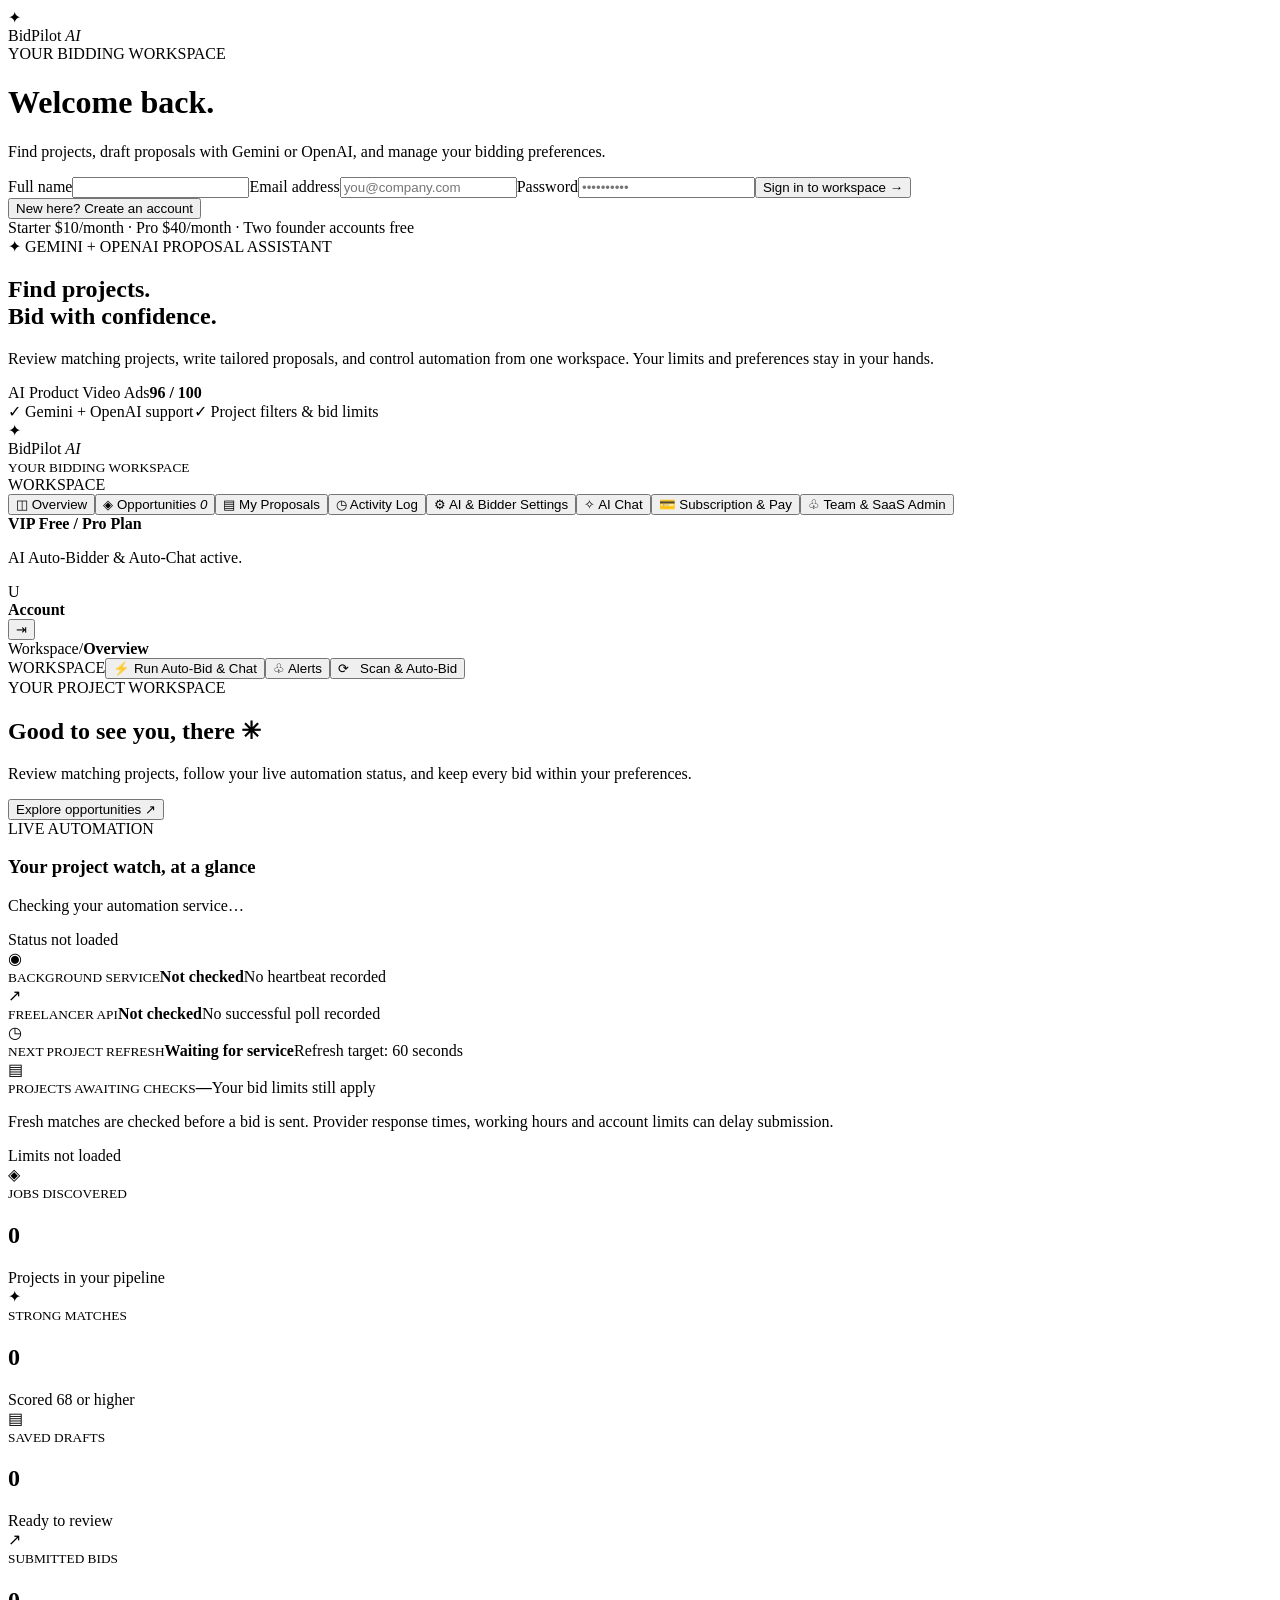
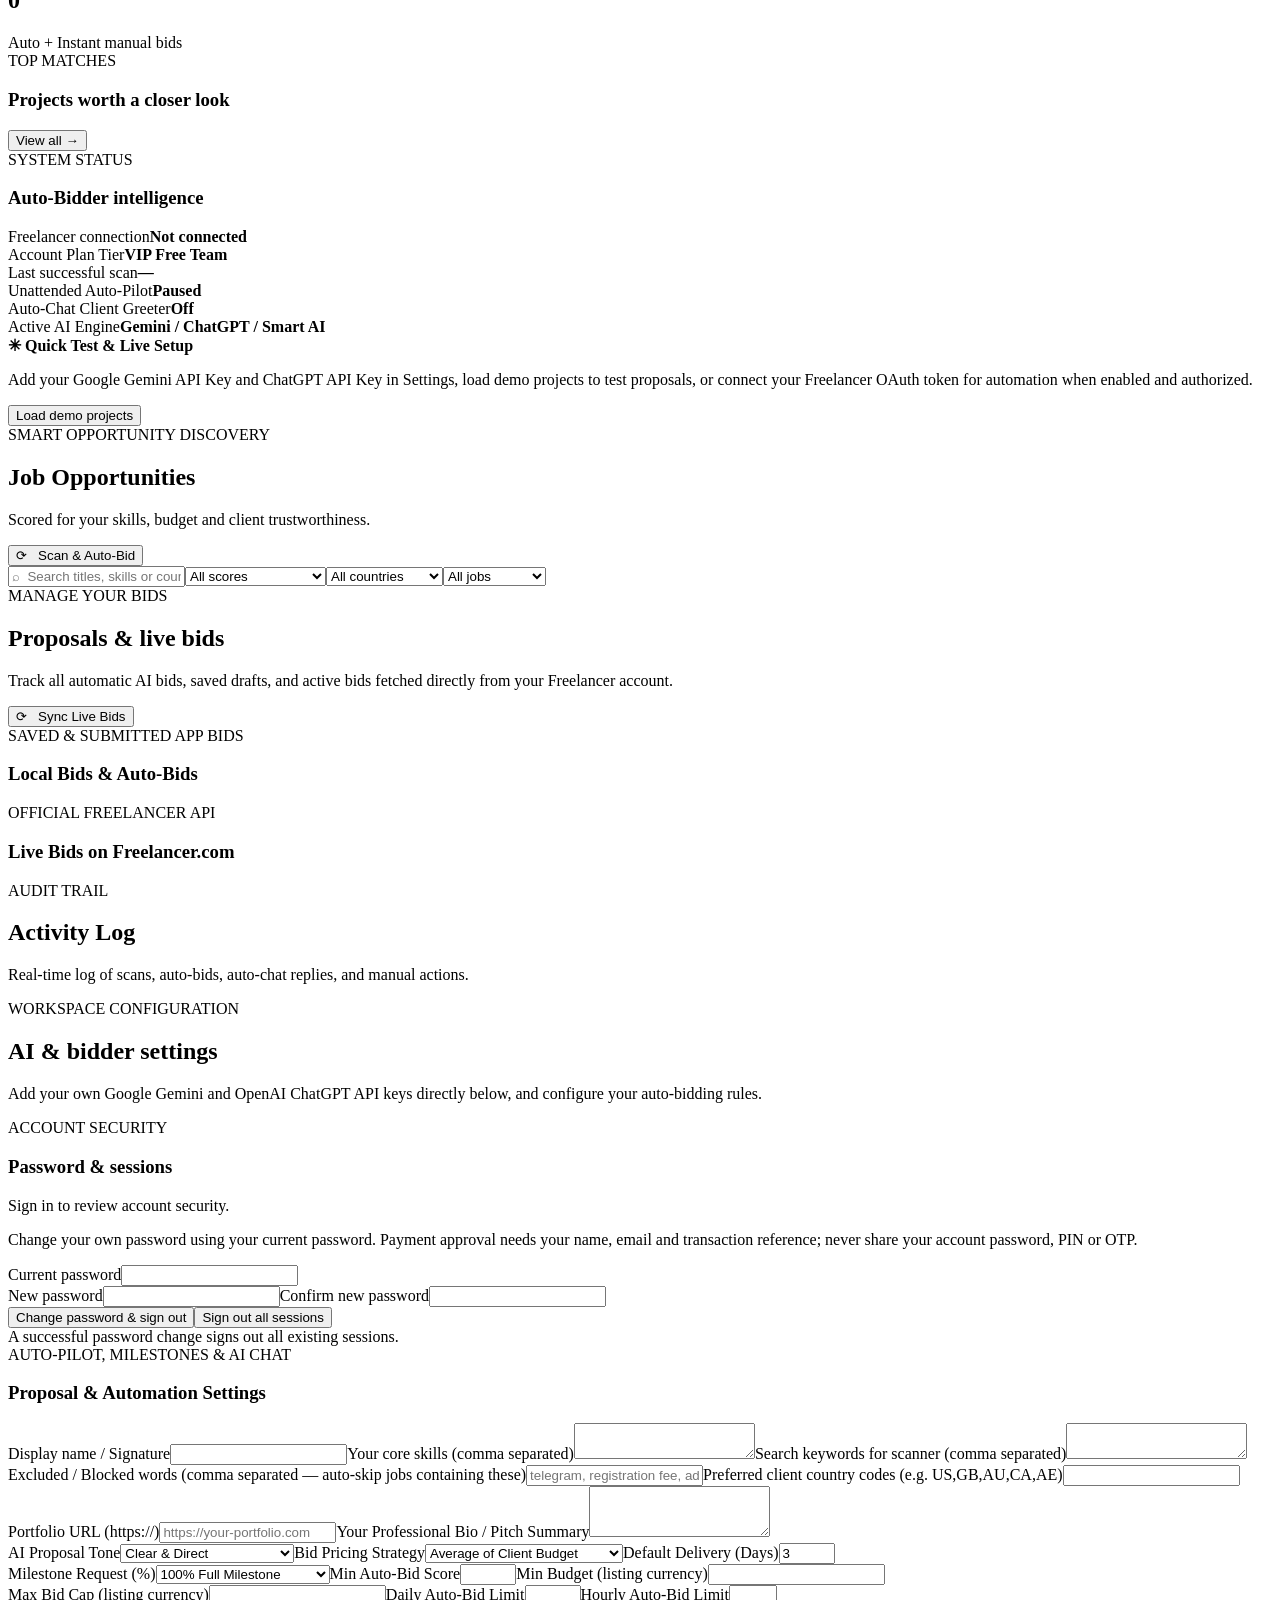
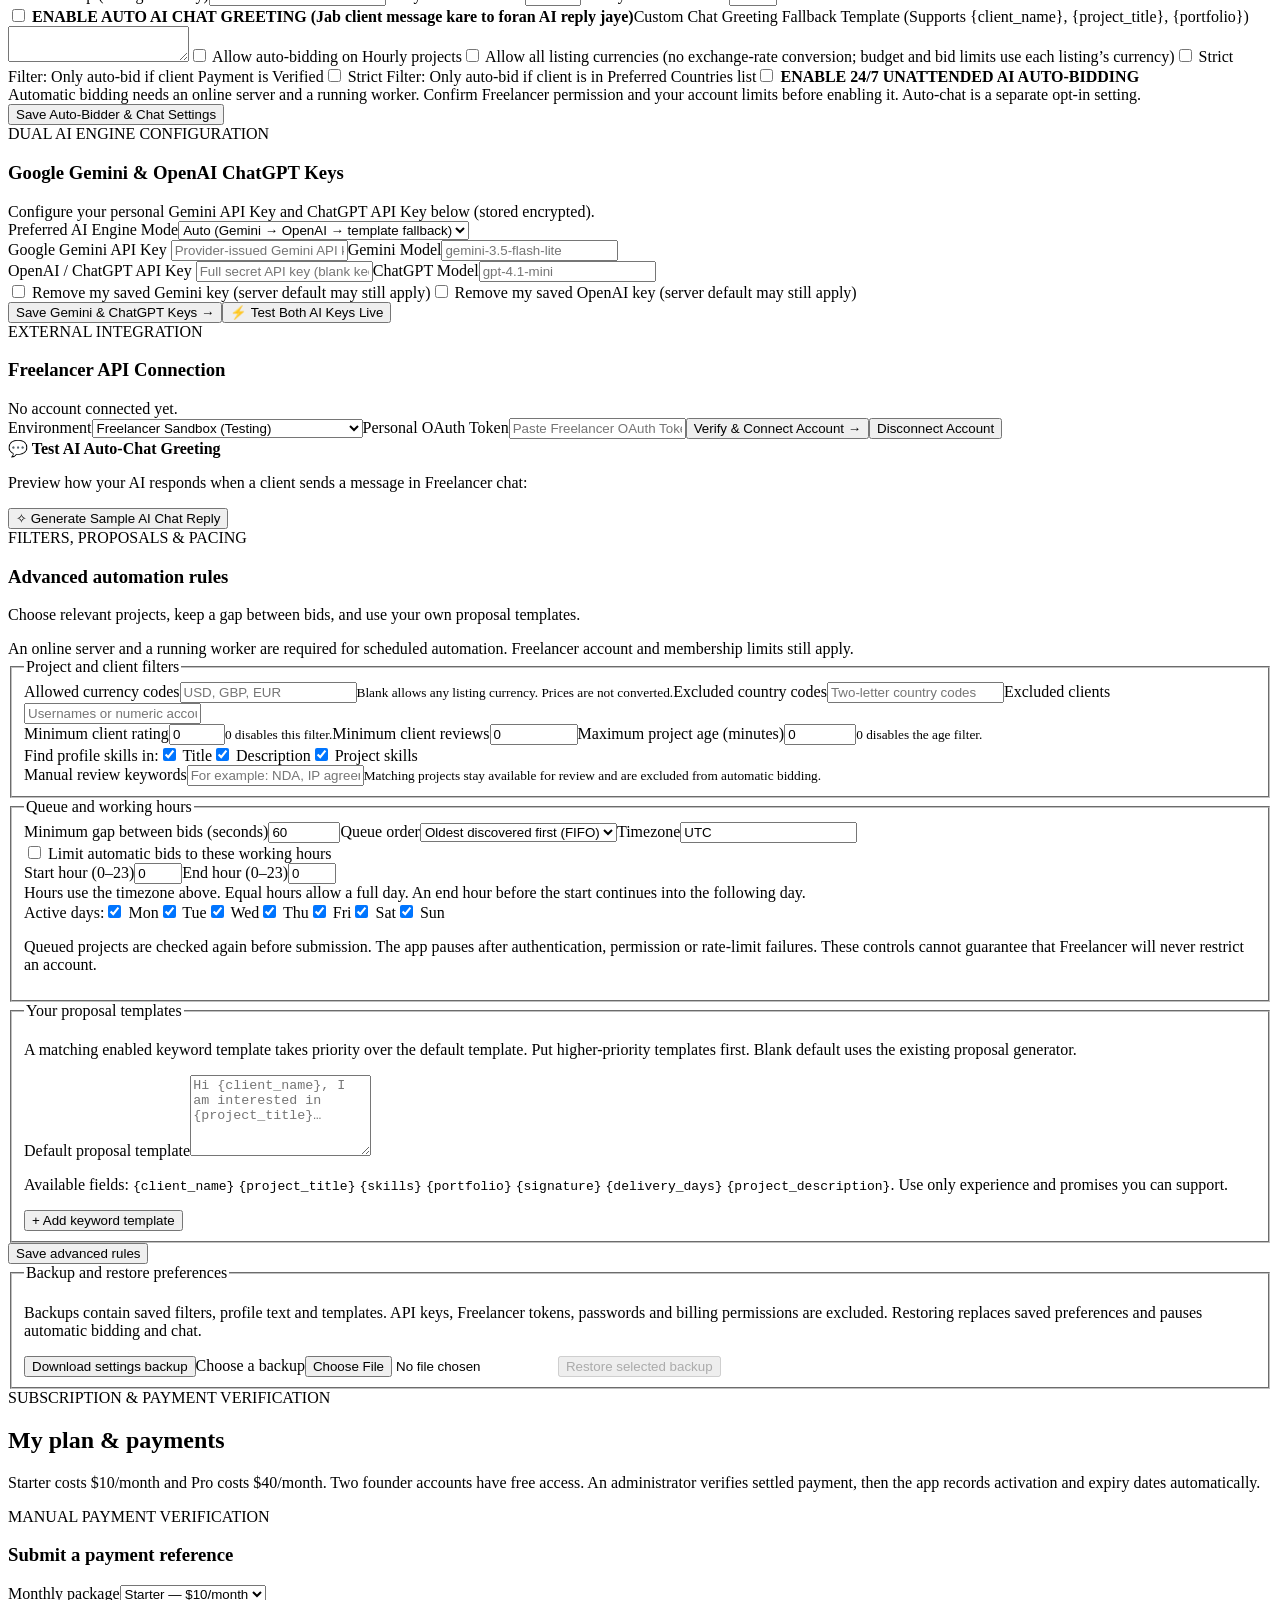
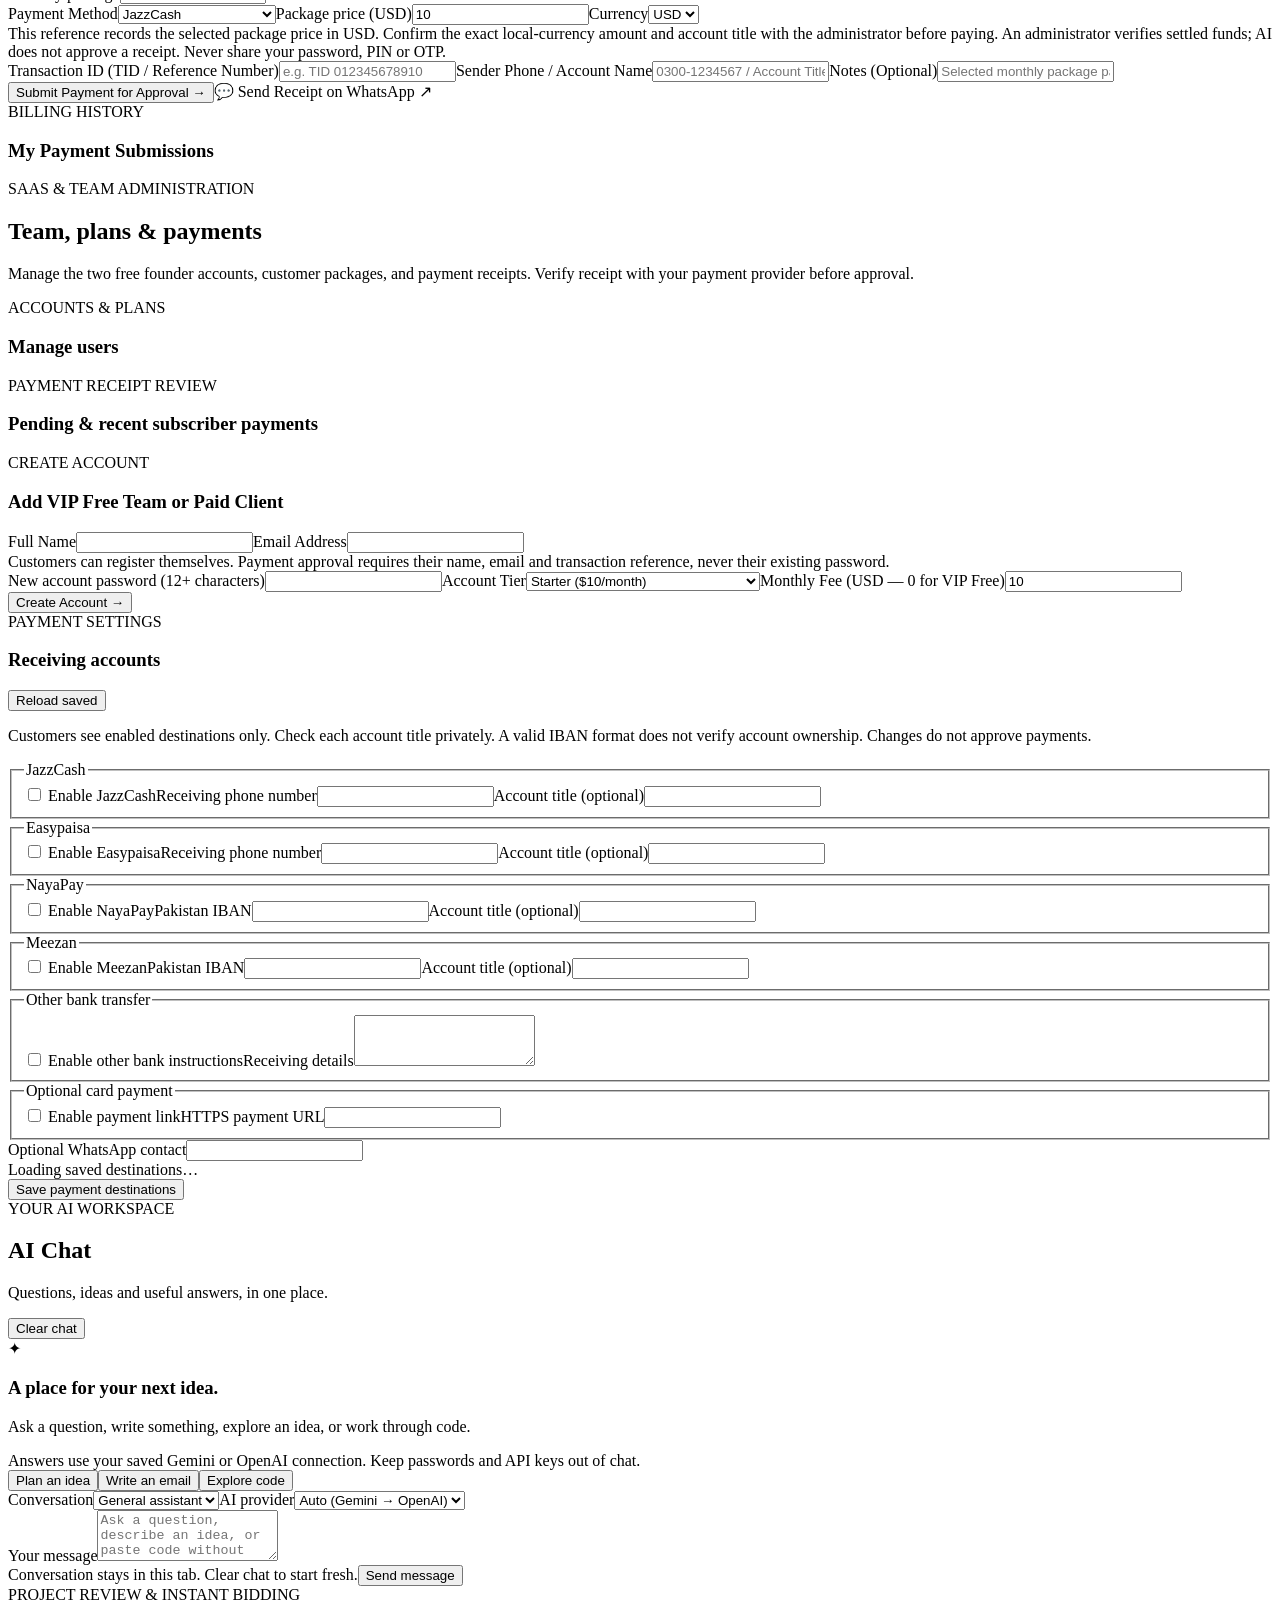
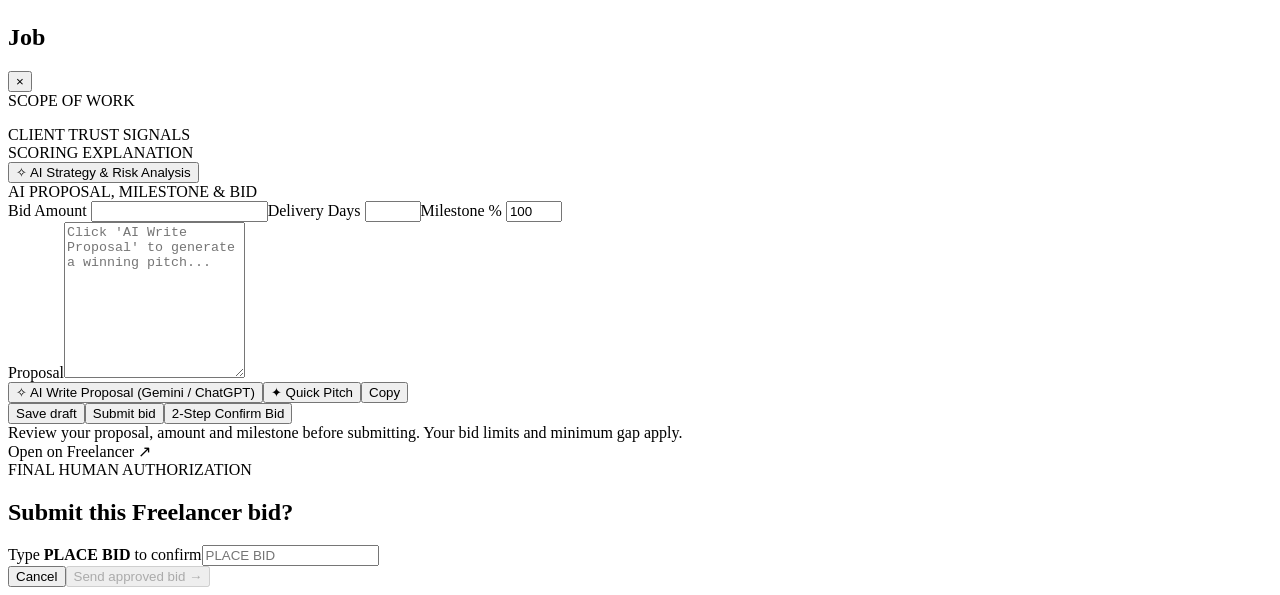
==== commit a09e3612: "Fix full legacy and BidPilot audit findings and refine responsive layouts" ====
--- a/BidPilot_AI_Team_Cloud/app/static/index.html
+++ b/BidPilot_AI_Team_Cloud/app/static/index.html
@@ -1,6 +1,6 @@
 <!doctype html><html lang="en"><head><meta charset="utf-8"><meta name="viewport" content="width=device-width,initial-scale=1"><title>BidPilot AI • Workspace</title><link rel="stylesheet" href="/static/style.css"></head><body>
 <div id="auth" class="auth-shell"><div class="auth-box"><div class="brand-mark">✦</div><div class="logo-text">BidPilot <em>AI</em></div><div class="eyebrow">YOUR BIDDING WORKSPACE</div><h1 id="authTitle">Welcome back.</h1><p>Find projects, draft proposals with Gemini or OpenAI, and manage your bidding preferences.</p><form id="loginForm"><label id="registerNameLabel" class="hidden">Full name<input id="registerName" autocomplete="name" minlength="2" maxlength="100"></label><label>Email address<input id="loginEmail" type="email" placeholder="you@company.com" autocomplete="username" maxlength="240" required></label><label>Password<input id="loginPassword" type="password" maxlength="256" placeholder="••••••••••" autocomplete="current-password" required></label><button id="authSubmit" class="primary full" type="submit">Sign in to workspace →</button></form><button id="authToggle" type="button" class="link-btn">New here? Create an account</button><div id="loginMsg" class="danger-txt" role="status" aria-live="polite"></div><div class="legal">Starter $10/month · Pro $40/month · Two founder accounts free</div></div><div class="auth-hero"><div class="hero-orb"></div><div class="hero-content"><span class="pill soft">✦ GEMINI + OPENAI PROPOSAL ASSISTANT</span><h2>Find projects.<br><span>Bid with confidence.</span></h2><p>Review matching projects, write tailored proposals, and control automation from one workspace. Your limits and preferences stay in your hands.</p><div class="hero-preview"><div class="preview-row"><span>AI Product Video Ads</span><b>96 / 100</b></div><div class="bar"><span></span></div><div class="mini-row"><span>✓ Gemini + OpenAI support</span><span>✓ Project filters & bid limits</span></div></div></div></div></div>
-<div id="shell" class="shell hidden"><aside class="sidebar"><div class="brand"><div class="brand-mark">✦</div><div><div class="logo-text">BidPilot <em>AI</em></div><small>YOUR BIDDING WORKSPACE</small></div></div><div class="space-title">WORKSPACE</div><nav><button data-nav="overview" class="nav active"><span>◫</span> Overview</button><button data-nav="jobs" class="nav"><span>◈</span> Opportunities <i id="sideCount">0</i></button><button data-nav="proposals" class="nav"><span>▤</span> My Proposals</button><button data-nav="activity" class="nav"><span>◷</span> Activity Log</button><button data-nav="settings" class="nav"><span>⚙</span> AI & Bidder Settings</button><button data-nav="support" class="nav" title="AI Chat" aria-label="AI Chat"><span>✧</span> AI Chat</button><button data-nav="billing" class="nav"><span>💳</span> Subscription & Pay</button><button data-nav="team" class="nav admin-only"><span>♧</span> Team & SaaS Admin</button></nav><div class="side-bottom"><div class="side-alert"><b id="planBadgeTitle">VIP Free / Pro Plan</b><p id="planBadgeDesc">AI Auto-Bidder & Auto-Chat active.</p></div><div class="account" id="accountBtn"><div class="avatar" id="avatar">U</div><div><b id="accountName">Account</b><small id="accountEmail"></small></div><button id="logout" title="Log out" aria-label="Log out">⇥</button></div></div></aside>
+<div id="shell" class="shell hidden"><aside class="sidebar"><div class="brand"><div class="brand-mark">✦</div><div><div class="logo-text">BidPilot <em>AI</em></div><small>YOUR BIDDING WORKSPACE</small></div></div><div class="space-title">WORKSPACE</div><nav><button data-nav="overview" aria-label="Overview" title="Overview" class="nav active"><span>◫</span> Overview</button><button data-nav="jobs" aria-label="Opportunities" title="Opportunities" class="nav"><span>◈</span> Opportunities <i id="sideCount">0</i></button><button data-nav="proposals" aria-label="My Proposals" title="My Proposals" class="nav"><span>▤</span> My Proposals</button><button data-nav="activity" aria-label="Activity Log" title="Activity Log" class="nav"><span>◷</span> Activity Log</button><button data-nav="settings" aria-label="AI & Bidder Settings" title="AI & Bidder Settings" class="nav"><span>⚙</span> AI & Bidder Settings</button><button data-nav="support" class="nav" title="AI Chat" aria-label="AI Chat"><span>✧</span> AI Chat</button><button data-nav="billing" aria-label="Subscription & Pay" title="Subscription & Pay" class="nav"><span>💳</span> Subscription & Pay</button><button data-nav="team" aria-label="Team & SaaS Admin" title="Team & SaaS Admin" class="nav admin-only"><span>♧</span> Team & SaaS Admin</button></nav><div class="side-bottom"><div class="side-alert"><b id="planBadgeTitle">VIP Free / Pro Plan</b><p id="planBadgeDesc">AI Auto-Bidder & Auto-Chat active.</p></div><div class="account" id="accountBtn"><div class="avatar" id="avatar">U</div><div><b id="accountName">Account</b><small id="accountEmail"></small></div><button id="logout" title="Log out" aria-label="Log out">⇥</button></div></div></aside>
 <main class="main"><header class="topbar"><div class="breadcrumbs"><span>Workspace</span><span class="chevron">/</span><b id="crumb">Overview</b></div><div class="top-actions"><span class="live"><i></i> WORKSPACE</span><span id="today"></span><button id="runAutoNow" class="secondary" title="Run AI Auto-Bidder & Auto-Chat Sweep now">⚡ Run Auto-Bid & Chat</button><button id="alertBtn" class="secondary" title="Notify about new strong matches">♧ Alerts</button><button id="topScan" class="primary">⟳ &nbsp; Scan & Auto-Bid</button></div></header>
 <div id="toast" class="toast" role="status" aria-live="polite"></div>
 <section id="view-overview" class="page"><div class="welcome"><div><div class="eyebrow">YOUR PROJECT WORKSPACE</div><h1>Good to see you, <span id="greeting">there</span> <span class="wave">✳</span></h1><p>Review matching projects, follow your live automation status, and keep every bid within your preferences.</p></div><button class="primary" id="findJobs">Explore opportunities ↗</button></div><section id="liveAutomationPanel" class="panel live-automation" aria-label="Live automation status">
@@ -8,10 +8,10 @@
 <div class="live-metrics"><div class="live-metric"><span class="live-metric-icon" aria-hidden="true">◉</span><div><small>BACKGROUND SERVICE</small><strong id="liveWorkerStatus">Not checked</strong><span id="liveLastHeartbeat">No heartbeat recorded</span></div></div><div class="live-metric"><span class="live-metric-icon" aria-hidden="true">↗</span><div><small>FREELANCER API</small><strong id="liveApiStatus">Not checked</strong><span id="liveLastSuccessfulScan">No successful poll recorded</span></div></div><div class="live-metric"><span class="live-metric-icon" aria-hidden="true">◷</span><div><small>NEXT PROJECT REFRESH</small><strong id="liveNextScan">Waiting for service</strong><span id="liveScanTarget">Refresh target: 60 seconds</span></div></div><div class="live-metric"><span class="live-metric-icon" aria-hidden="true">▤</span><div><small>PROJECTS AWAITING CHECKS</small><strong id="liveQueueCount">—</strong><span id="liveBidPacing">Your bid limits still apply</span></div></div></div>
 <div class="live-automation-footer"><p>Fresh matches are checked before a bid is sent. Provider response times, working hours and account limits can delay submission.</p><span id="liveAutomationLimits">Limits not loaded</span></div>
 </section><div class="stats"><div class="stat"><div class="stat-icon blue">◈</div><small>JOBS DISCOVERED</small><h2 id="statJobs">0</h2><span>Projects in your pipeline</span></div><div class="stat"><div class="stat-icon green">✦</div><small>STRONG MATCHES</small><h2 id="statStrong">0</h2><span>Scored 68 or higher</span></div><div class="stat"><div class="stat-icon purple">▤</div><small>SAVED DRAFTS</small><h2 id="statDraft">0</h2><span>Ready to review</span></div><div class="stat"><div class="stat-icon amber">↗</div><small>SUBMITTED BIDS</small><h2 id="statBids">0</h2><span>Auto + Instant manual bids</span></div></div><div class="two-col"><div class="panel"><div class="panel-heading"><div><div class="eyebrow">TOP MATCHES</div><h3>Projects worth a closer look</h3></div><button class="link-btn" data-nav="jobs">View all →</button></div><div id="topJobs" class="stack"></div></div><div class="panel"><div class="panel-heading"><div><div class="eyebrow">SYSTEM STATUS</div><h3>Auto-Bidder intelligence</h3></div></div><div class="system-list"><div><span>Freelancer connection</span><b id="connStatus">Not connected</b></div><div><span>Account Plan Tier</span><b id="planStatus">VIP Free Team</b></div><div><span>Last successful scan</span><b id="lastScan">—</b></div><div><span>Unattended Auto-Pilot</span><b id="autoStatus">Paused</b></div><div><span>Auto-Chat Client Greeter</span><b id="chatStatus">Off</b></div><div><span>Active AI Engine</span><b id="aiStatus">Gemini / ChatGPT / Smart AI</b></div></div><div class="tip"><b>✳ Quick Test & Live Setup</b><p>Add your Google Gemini API Key and ChatGPT API Key in Settings, load demo projects to test proposals, or connect your Freelancer OAuth token for automation when enabled and authorized.</p><button id="demoButton" class="secondary">Load demo projects</button></div></div></div></section>
-<section id="view-jobs" class="page hidden"><div class="page-heading"><div><div class="eyebrow">SMART OPPORTUNITY DISCOVERY</div><h1>Job Opportunities</h1><p>Scored for your skills, budget and client trustworthiness.</p></div><button class="primary" id="pageScan">⟳ &nbsp; Scan & Auto-Bid</button></div><div class="panel"><div class="filters"><input id="jobSearch" placeholder="⌕  Search titles, skills or countries"><select id="scoreFilter"><option value="0">All scores</option><option value="68">68+ strong matches</option><option value="45">45+ worth reviewing</option></select><select id="countryFilter"><option value="">All countries</option><option value="US">United States</option><option value="GB">United Kingdom</option><option value="AU">Australia</option><option value="CA">Canada</option><option value="AE">UAE</option></select><select id="typeFilter"><option value="all">All jobs</option><option value="real">Real API jobs</option><option value="demo">Demo jobs</option></select></div><div id="jobsTable" class="job-cards"></div></div></section>
-<section id="view-proposals" class="page hidden"><div class="page-heading"><div><div class="eyebrow">MANAGE YOUR BIDS</div><h1>My Proposals & Live Freelancer Bids</h1><p>Track all automatic AI bids, saved drafts, and active bids fetched directly from your Freelancer account.</p></div><button class="primary" id="refreshLiveBidsBtn">⟳ &nbsp; Sync Live Bids</button></div><div class="two-col equal-columns"><div class="panel"><div class="panel-heading"><div><div class="eyebrow">SAVED & SUBMITTED APP BIDS</div><h3>Local Bids & Auto-Bids</h3></div></div><div id="proposalsBody" class="stack"></div></div><div class="panel"><div class="panel-heading"><div><div class="eyebrow">OFFICIAL FREELANCER API</div><h3>Live Bids on Freelancer.com</h3></div></div><div id="liveBidsBody" class="stack"></div></div></div></section>
+<section id="view-jobs" class="page hidden"><div class="page-heading"><div><div class="eyebrow">SMART OPPORTUNITY DISCOVERY</div><h1>Job Opportunities</h1><p>Scored for your skills, budget and client trustworthiness.</p></div><button class="primary" id="pageScan">⟳ &nbsp; Scan & Auto-Bid</button></div><div class="panel"><div class="filters"><input id="jobSearch" aria-label="Search opportunities" placeholder="⌕  Search titles, skills or countries"><select id="scoreFilter" aria-label="Filter by match score"><option value="0">All scores</option><option value="68">68+ strong matches</option><option value="45">45+ worth reviewing</option></select><select id="countryFilter" aria-label="Filter by country"><option value="">All countries</option><option value="US">United States</option><option value="GB">United Kingdom</option><option value="AU">Australia</option><option value="CA">Canada</option><option value="AE">UAE</option></select><select id="typeFilter" aria-label="Filter by project source"><option value="all">All jobs</option><option value="real">Real API jobs</option><option value="demo">Demo jobs</option></select></div><div id="jobsTable" class="job-cards"></div></div></section>
+<section id="view-proposals" class="page hidden"><div class="page-heading"><div><div class="eyebrow">MANAGE YOUR BIDS</div><h1>Proposals & live bids</h1><p>Track all automatic AI bids, saved drafts, and active bids fetched directly from your Freelancer account.</p></div><button class="primary" id="refreshLiveBidsBtn">⟳ &nbsp; Sync Live Bids</button></div><div class="two-col equal-columns"><div class="panel"><div class="panel-heading"><div><div class="eyebrow">SAVED & SUBMITTED APP BIDS</div><h3>Local Bids & Auto-Bids</h3></div></div><div id="proposalsBody" class="stack"></div></div><div class="panel"><div class="panel-heading"><div><div class="eyebrow">OFFICIAL FREELANCER API</div><h3>Live Bids on Freelancer.com</h3></div></div><div id="liveBidsBody" class="stack"></div></div></div></section>
 <section id="view-activity" class="page hidden"><div class="page-heading"><div><div class="eyebrow">AUDIT TRAIL</div><h1>Activity Log</h1><p>Real-time log of scans, auto-bids, auto-chat replies, and manual actions.</p></div></div><div id="activityBody" class="panel"></div></section>
-<section id="view-settings" class="page hidden"><div class="page-heading"><div><div class="eyebrow">WORKSPACE CONFIGURATION</div><h1>AI Keys (Gemini + ChatGPT) & Auto-Bidder Settings</h1><p>Add your own Google Gemini and OpenAI ChatGPT API keys directly below, and configure your auto-bidding rules.</p></div></div><div class="panel spaced account-security-panel"><div class="panel-heading"><div><div class="eyebrow">ACCOUNT SECURITY</div><h3>Password &amp; sessions</h3></div></div><div id="accountSecuritySummary" class="notice mb-18">Sign in to review account security.</div><p class="field-help">Change your own password using your current password. Payment approval needs your name, email and transaction reference; never share your account password, PIN or OTP.</p><form id="accountPasswordForm" class="form-grid"><label>Current password<input id="currentPassword" type="password" autocomplete="current-password" maxlength="256" required></label><div class="setting-two-key"><label>New password<input id="newPassword" type="password" autocomplete="new-password" minlength="12" maxlength="256" required></label><label>Confirm new password<input id="confirmPassword" type="password" autocomplete="new-password" minlength="12" maxlength="256" required></label></div><div class="actions"><button id="changePasswordButton" type="submit" class="primary">Change password &amp; sign out</button><button id="logoutAllSessionsButton" type="button" class="secondary">Sign out all sessions</button></div><div id="accountSecurityMessage" class="notice" role="status" aria-live="polite">A successful password change signs out all existing sessions.</div></form></div><div class="settings-grid"><div class="panel"><div class="panel-heading"><div><div class="eyebrow">AUTO-PILOT, MILESTONES & AI CHAT</div><h3>Proposal & Automation Settings</h3></div></div><form id="settingsForm" class="form-grid"><label>Display name / Signature<input name="name" required></label><label>Your core skills (comma separated)<textarea name="skills" rows="2" required></textarea></label><label>Search keywords for scanner (comma separated)<textarea name="search_terms" rows="2" required></textarea></label><label>Excluded / Blocked words (comma separated — auto-skip jobs containing these)<input name="excluded_keywords" placeholder="telegram, registration fee, adult"></label><label>Preferred client country codes (e.g. US,GB,AU,CA,AE)<input name="countries"></label><label>Portfolio URL (https://)<input name="portfolio" placeholder="https://your-portfolio.com"></label><label>Your Professional Bio / Pitch Summary<textarea name="description" rows="3"></textarea></label><div class="setting-three"><label>AI Proposal Tone<select name="proposal_tone"><option value="winning_direct">Clear & Direct</option><option value="consultative">Consultative & Structured</option><option value="agency_pitch">Studio / Agency Pitch</option><option value="friendly_expert">Friendly Specialist</option></select></label><label>Bid Pricing Strategy<select name="bid_strategy"><option value="average">Average of Client Budget</option><option value="competitive_low">Competitive Low (25% range)</option><option value="minimum">Minimum Client Budget</option><option value="maximum">Maximum Client Budget</option></select></label><label>Default Delivery (Days)<input type="number" name="default_days" min="1" max="365" value="3"></label></div><div class="setting-three"><label>Milestone Request (%)<select name="milestone_pct"><option value="100">100% Full Milestone</option><option value="50">50% Upfront / 50% Final</option><option value="30">30% Initial / 70% Final</option><option value="25">25% First Cut / 75% Final</option></select></label><label>Min Auto-Bid Score<input type="number" name="min_score" min="20" max="100"></label><label>Min Budget (listing currency)<input type="number" name="min_budget" min="1" step="0.01"></label></div><div class="setting-three"><label>Max Bid Cap (listing currency)<input type="number" name="max_bid" min="1" step="0.01"></label><label>Daily Auto-Bid Limit<input type="number" name="max_daily" min="1" max="200"></label><label>Hourly Auto-Bid Limit<input type="number" name="max_hourly" min="1" max="60"></label></div><label class="check-row"><input name="auto_chat_greeting" type="checkbox"> <b>ENABLE AUTO AI CHAT GREETING (Jab client message kare to foran AI reply jaye)</b></label><label>Custom Chat Greeting Fallback Template (Supports {client_name}, {project_title}, {portfolio})<textarea name="chat_greeting_template" rows="2"></textarea></label><label class="check-row"><input name="allow_hourly" type="checkbox"> Allow auto-bidding on Hourly projects</label><label class="check-row"><input name="allow_any_currency" type="checkbox"> Allow all listing currencies (no exchange-rate conversion; budget and bid limits use each listing’s currency)</label><label class="check-row"><input name="require_payment_verified" type="checkbox"> Strict Filter: Only auto-bid if client Payment is Verified</label><label class="check-row"><input name="require_country_match" type="checkbox"> Strict Filter: Only auto-bid if client is in Preferred Countries list</label><label class="check-row"><input name="auto_requested" type="checkbox"> <b>ENABLE 24/7 UNATTENDED AI AUTO-BIDDING</b></label><div id="autoWarning" class="notice">Automatic bidding needs an online server and a running worker. Confirm Freelancer permission and your account limits before enabling it. Auto-chat is a separate opt-in setting.</div><button type="submit" class="primary">Save Auto-Bidder & Chat Settings</button></form></div><div class="stack"><div class="panel"><div class="panel-heading"><div><div class="eyebrow">DUAL AI ENGINE CONFIGURATION</div><h3>Google Gemini & OpenAI ChatGPT Keys</h3></div></div><div id="aiKeysBanner" class="notice mb-15">Configure your personal Gemini API Key and ChatGPT API Key below (stored encrypted).</div><form id="aiKeysForm" class="form-grid"><label>Preferred AI Engine Mode<select name="preferred_ai"><option value="auto">Auto (Gemini → OpenAI → template fallback)</option><option value="gemini">Google Gemini (template fallback)</option><option value="openai">OpenAI (template fallback)</option><option value="smart_builtin">Template proposals (no API needed)</option></select></label><div class="setting-two-key"><label>Google Gemini API Key <small id="geminiMaskBadge"></small><input type="password" name="gemini_key" autocomplete="off" placeholder="Provider-issued Gemini API key (blank keeps saved key)"></label><label>Gemini Model<input name="gemini_model" list="geminiModels" maxlength="60" placeholder="gemini-3.5-flash-lite"><datalist id="geminiModels"><option value="gemini-3.5-flash-lite"><option value="gemini-3.8-flash"><option value="gemini-2.5-flash"><option value="gemini-2.5-pro"></datalist></label></div><div class="setting-two-key"><label>OpenAI / ChatGPT API Key <small id="openaiMaskBadge"></small><input type="password" name="openai_key" autocomplete="off" placeholder="Full secret API key (blank keeps saved key)"></label><label>ChatGPT Model<input name="openai_model" list="openaiModels" maxlength="60" placeholder="gpt-4.1-mini"><datalist id="openaiModels"><option value="gpt-4.1-mini"><option value="gpt-4o-mini"></datalist></label></div><label class="check-row"><input type="checkbox" name="clear_gemini"> Remove my saved Gemini key (server default may still apply)</label><label class="check-row"><input type="checkbox" name="clear_openai"> Remove my saved OpenAI key (server default may still apply)</label><div class="actions"><button type="submit" class="primary">Save Gemini & ChatGPT Keys →</button><button type="button" id="testAiKeysBtn" class="secondary">⚡ Test Both AI Keys Live</button></div><div id="aiTestResultBox" class="notice spaced hidden"></div></form></div><div class="panel"><div class="panel-heading"><div><div class="eyebrow">EXTERNAL INTEGRATION</div><h3>Freelancer API Connection</h3></div></div><div id="connectionBanner" class="notice">No account connected yet.</div><form id="connectForm" class="form-grid"><label>Environment<select id="connectEnv"><option value="sandbox">Freelancer Sandbox (Testing)</option><option value="production">Live Freelancer.com Account (Production)</option></select></label><label>Personal OAuth Token<input type="password" id="connectToken" autocomplete="off" placeholder="Paste Freelancer OAuth Token" required></label><button class="primary" type="submit">Verify & Connect Account →</button><button type="button" id="disconnect" class="secondary danger">Disconnect Account</button></form><div class="notice spaced"><b>💬 Test AI Auto-Chat Greeting</b><p>Preview how your AI responds when a client sends a message in Freelancer chat:</p><button type="button" id="testChatBtn" class="secondary mt-8">✧ Generate Sample AI Chat Reply</button><div id="testChatBox" class="notice spaced hidden"></div></div></div></div></div><div class="panel advanced-panel">
+<section id="view-settings" class="page hidden"><div class="page-heading"><div><div class="eyebrow">WORKSPACE CONFIGURATION</div><h1>AI & bidder settings</h1><p>Add your own Google Gemini and OpenAI ChatGPT API keys directly below, and configure your auto-bidding rules.</p></div></div><div class="panel spaced account-security-panel"><div class="panel-heading"><div><div class="eyebrow">ACCOUNT SECURITY</div><h3>Password &amp; sessions</h3></div></div><div id="accountSecuritySummary" class="notice mb-18">Sign in to review account security.</div><p class="field-help">Change your own password using your current password. Payment approval needs your name, email and transaction reference; never share your account password, PIN or OTP.</p><form id="accountPasswordForm" class="form-grid"><label>Current password<input id="currentPassword" type="password" autocomplete="current-password" maxlength="256" required></label><div class="setting-two-key"><label>New password<input id="newPassword" type="password" autocomplete="new-password" minlength="12" maxlength="256" required></label><label>Confirm new password<input id="confirmPassword" type="password" autocomplete="new-password" minlength="12" maxlength="256" required></label></div><div class="actions"><button id="changePasswordButton" type="submit" class="primary">Change password &amp; sign out</button><button id="logoutAllSessionsButton" type="button" class="secondary">Sign out all sessions</button></div><div id="accountSecurityMessage" class="notice" role="status" aria-live="polite">A successful password change signs out all existing sessions.</div></form></div><div class="settings-grid"><div class="panel"><div class="panel-heading"><div><div class="eyebrow">AUTO-PILOT, MILESTONES & AI CHAT</div><h3>Proposal & Automation Settings</h3></div></div><form id="settingsForm" class="form-grid"><label>Display name / Signature<input name="name" required></label><label>Your core skills (comma separated)<textarea name="skills" rows="2" required></textarea></label><label>Search keywords for scanner (comma separated)<textarea name="search_terms" rows="2" required></textarea></label><label>Excluded / Blocked words (comma separated — auto-skip jobs containing these)<input name="excluded_keywords" placeholder="telegram, registration fee, adult"></label><label>Preferred client country codes (e.g. US,GB,AU,CA,AE)<input name="countries"></label><label>Portfolio URL (https://)<input name="portfolio" placeholder="https://your-portfolio.com"></label><label>Your Professional Bio / Pitch Summary<textarea name="description" rows="3"></textarea></label><div class="setting-three"><label>AI Proposal Tone<select name="proposal_tone"><option value="winning_direct">Clear & Direct</option><option value="consultative">Consultative & Structured</option><option value="agency_pitch">Studio / Agency Pitch</option><option value="friendly_expert">Friendly Specialist</option></select></label><label>Bid Pricing Strategy<select name="bid_strategy"><option value="average">Average of Client Budget</option><option value="competitive_low">Competitive Low (25% range)</option><option value="minimum">Minimum Client Budget</option><option value="maximum">Maximum Client Budget</option></select></label><label>Default Delivery (Days)<input type="number" name="default_days" min="1" max="365" value="3"></label></div><div class="setting-three"><label>Milestone Request (%)<select name="milestone_pct"><option value="100">100% Full Milestone</option><option value="50">50% Upfront / 50% Final</option><option value="30">30% Initial / 70% Final</option><option value="25">25% First Cut / 75% Final</option></select></label><label>Min Auto-Bid Score<input type="number" name="min_score" min="20" max="100"></label><label>Min Budget (listing currency)<input type="number" name="min_budget" min="1" step="0.01"></label></div><div class="setting-three"><label>Max Bid Cap (listing currency)<input type="number" name="max_bid" min="1" step="0.01"></label><label>Daily Auto-Bid Limit<input type="number" name="max_daily" min="1" max="200"></label><label>Hourly Auto-Bid Limit<input type="number" name="max_hourly" min="1" max="60"></label></div><label class="check-row"><input name="auto_chat_greeting" type="checkbox"> <b>ENABLE AUTO AI CHAT GREETING (Jab client message kare to foran AI reply jaye)</b></label><label>Custom Chat Greeting Fallback Template (Supports {client_name}, {project_title}, {portfolio})<textarea name="chat_greeting_template" rows="2"></textarea></label><label class="check-row"><input name="allow_hourly" type="checkbox"> Allow auto-bidding on Hourly projects</label><label class="check-row"><input name="allow_any_currency" type="checkbox"> Allow all listing currencies (no exchange-rate conversion; budget and bid limits use each listing’s currency)</label><label class="check-row"><input name="require_payment_verified" type="checkbox"> Strict Filter: Only auto-bid if client Payment is Verified</label><label class="check-row"><input name="require_country_match" type="checkbox"> Strict Filter: Only auto-bid if client is in Preferred Countries list</label><label class="check-row"><input name="auto_requested" type="checkbox"> <b>ENABLE 24/7 UNATTENDED AI AUTO-BIDDING</b></label><div id="autoWarning" class="notice">Automatic bidding needs an online server and a running worker. Confirm Freelancer permission and your account limits before enabling it. Auto-chat is a separate opt-in setting.</div><button type="submit" class="primary">Save Auto-Bidder & Chat Settings</button></form></div><div class="stack"><div class="panel"><div class="panel-heading"><div><div class="eyebrow">DUAL AI ENGINE CONFIGURATION</div><h3>Google Gemini & OpenAI ChatGPT Keys</h3></div></div><div id="aiKeysBanner" class="notice mb-15">Configure your personal Gemini API Key and ChatGPT API Key below (stored encrypted).</div><form id="aiKeysForm" class="form-grid"><label>Preferred AI Engine Mode<select name="preferred_ai"><option value="auto">Auto (Gemini → OpenAI → template fallback)</option><option value="gemini">Google Gemini (template fallback)</option><option value="openai">OpenAI (template fallback)</option><option value="smart_builtin">Template proposals (no API needed)</option></select></label><div class="setting-two-key"><label>Google Gemini API Key <small id="geminiMaskBadge"></small><input type="password" name="gemini_key" autocomplete="off" placeholder="Provider-issued Gemini API key (blank keeps saved key)"></label><label>Gemini Model<input name="gemini_model" list="geminiModels" maxlength="60" placeholder="gemini-3.5-flash-lite"><datalist id="geminiModels"><option value="gemini-3.5-flash-lite"><option value="gemini-3.8-flash"><option value="gemini-2.5-flash"><option value="gemini-2.5-pro"></datalist></label></div><div class="setting-two-key"><label>OpenAI / ChatGPT API Key <small id="openaiMaskBadge"></small><input type="password" name="openai_key" autocomplete="off" placeholder="Full secret API key (blank keeps saved key)"></label><label>ChatGPT Model<input name="openai_model" list="openaiModels" maxlength="60" placeholder="gpt-4.1-mini"><datalist id="openaiModels"><option value="gpt-4.1-mini"><option value="gpt-4o-mini"></datalist></label></div><label class="check-row"><input type="checkbox" name="clear_gemini"> Remove my saved Gemini key (server default may still apply)</label><label class="check-row"><input type="checkbox" name="clear_openai"> Remove my saved OpenAI key (server default may still apply)</label><div class="actions"><button type="submit" class="primary">Save Gemini & ChatGPT Keys →</button><button type="button" id="testAiKeysBtn" class="secondary">⚡ Test Both AI Keys Live</button></div><div id="aiTestResultBox" class="notice spaced hidden"></div></form></div><div class="panel"><div class="panel-heading"><div><div class="eyebrow">EXTERNAL INTEGRATION</div><h3>Freelancer API Connection</h3></div></div><div id="connectionBanner" class="notice">No account connected yet.</div><form id="connectForm" class="form-grid"><label>Environment<select id="connectEnv"><option value="sandbox">Freelancer Sandbox (Testing)</option><option value="production">Live Freelancer.com Account (Production)</option></select></label><label>Personal OAuth Token<input type="password" id="connectToken" autocomplete="off" placeholder="Paste Freelancer OAuth Token" required></label><button class="primary" type="submit">Verify & Connect Account →</button><button type="button" id="disconnect" class="secondary danger">Disconnect Account</button></form><div class="notice spaced"><b>💬 Test AI Auto-Chat Greeting</b><p>Preview how your AI responds when a client sends a message in Freelancer chat:</p><button type="button" id="testChatBtn" class="secondary mt-8">✧ Generate Sample AI Chat Reply</button><div id="testChatBox" class="notice spaced hidden"></div></div></div></div></div><div class="panel advanced-panel">
  <div class="panel-heading"><div><div class="eyebrow">FILTERS, PROPOSALS & PACING</div><h3>Advanced automation rules</h3><p class="field-help">Choose relevant projects, keep a gap between bids, and use your own proposal templates.</p></div></div>
  <div id="automationSafetyStatus" class="notice mb-15">An online server and a running worker are required for scheduled automation. Freelancer account and membership limits still apply.</div>
  <form id="advancedSettingsForm" class="form-grid">
@@ -43,8 +43,8 @@
  </fieldset>
 </div>
 </section>
-<section id="view-billing" class="page hidden"><div class="page-heading"><div><div class="eyebrow">SUBSCRIPTION & PAYMENT VERIFICATION</div><h1>My Plan & Payment Center</h1><p>Starter costs $10/month and Pro costs $40/month. Two founder accounts have free access. An administrator verifies settled payment, then the app records activation and expiry dates automatically.</p></div></div><div id="myPlanBanner" class="notice spaced"></div><div class="two-col spaced"><div class="panel"><div class="panel-heading"><div><div class="eyebrow">MANUAL PAYMENT VERIFICATION</div><h3>Submit a payment reference</h3></div></div><div id="paymentMethodsBox" class="notice mb-18"></div><div id="paymentIdentity" class="notice mb-18"></div><form id="paymentForm" class="form-grid"><label>Monthly package<select name="plan_tier" id="paymentPlan"><option value="paid_starter">Starter — $10/month</option><option value="paid_pro">Pro — $40/month</option></select></label><div class="setting-three"><label>Payment Method<select name="method"><option value="jazzcash">JazzCash</option><option value="easypaisa">EasyPaisa</option><option value="nayapay">NayaPay bank transfer</option><option value="meezan">Meezan bank transfer</option><option value="bank">Other bank transfer</option><option value="stripe">Stripe / Card</option></select></label><label>Package price (USD)<input type="number" name="amount" step="0.01" min="0.01" value="10" readonly required></label><label>Currency<select name="currency"><option value="USD">USD</option></select></label></div><div class="notice">This reference records the selected package price in USD. Confirm the exact local-currency amount and account title with the administrator before paying. An administrator verifies settled funds; AI does not approve a receipt. Never share your password, PIN or OTP.</div><label>Transaction ID (TID / Reference Number)<input name="transaction_id" placeholder="e.g. TID 012345678910" required minlength="3"></label><label>Sender Phone / Account Name<input name="sender_phone" placeholder="0300-1234567 / Account Title"></label><label>Notes (Optional)<input name="notes" placeholder="Selected monthly package payment"></label><div class="actions"><button type="submit" class="primary">Submit Payment for Approval →</button><a id="whatsappApproveBtn" target="_blank" rel="noopener" class="secondary inline-btn">💬 Send Receipt on WhatsApp ↗</a></div></form></div><div class="panel"><div class="panel-heading"><div><div class="eyebrow">BILLING HISTORY</div><h3>My Payment Submissions</h3></div></div><div id="myPaymentsList"></div></div></div></section>
-<section id="view-team" class="page hidden"><div class="page-heading"><div><div class="eyebrow">SAAS & TEAM ADMINISTRATION</div><h1>Team Members, Plans & Payment Approvals</h1><p>Manage the two free founder accounts, customer packages, and payment receipts. Verify receipt with your payment provider before approval.</p></div></div><div id="billingSummaryBox" class="notice spaced"></div><div class="panel spaced admin-only hidden payment-settings-panel"><div class="panel-heading"><div><div class="eyebrow">PAYMENT SETTINGS</div><h3>Receiving accounts</h3></div><button type="button" id="reloadPaymentSettings" class="secondary">Reload saved</button></div><p class="field-help">Customers see enabled destinations only. Check each account title privately. A valid IBAN format does not verify account ownership. Changes do not approve payments.</p><form id="paymentSettingsForm" class="form-grid"><div class="payment-settings-grid"><fieldset><legend>JazzCash</legend><label class="check-row"><input type="checkbox" name="jazzcash_enabled"> Enable JazzCash</label><label>Receiving phone number<input name="jazzcash_number" maxlength="40" autocomplete="off"></label><label>Account title (optional)<input name="jazzcash_account_title" maxlength="120" autocomplete="off"></label></fieldset><fieldset><legend>Easypaisa</legend><label class="check-row"><input type="checkbox" name="easypaisa_enabled"> Enable Easypaisa</label><label>Receiving phone number<input name="easypaisa_number" maxlength="40" autocomplete="off"></label><label>Account title (optional)<input name="easypaisa_account_title" maxlength="120" autocomplete="off"></label></fieldset><fieldset><legend>NayaPay</legend><label class="check-row"><input type="checkbox" name="nayapay_enabled"> Enable NayaPay</label><label>Pakistan IBAN<input name="nayapay_iban" maxlength="40" autocomplete="off"></label><label>Account title (optional)<input name="nayapay_account_title" maxlength="120" autocomplete="off"></label></fieldset><fieldset><legend>Meezan</legend><label class="check-row"><input type="checkbox" name="meezan_enabled"> Enable Meezan</label><label>Pakistan IBAN<input name="meezan_iban" maxlength="40" autocomplete="off"></label><label>Account title (optional)<input name="meezan_account_title" maxlength="120" autocomplete="off"></label></fieldset></div><fieldset><legend>Other bank transfer</legend><label class="check-row"><input type="checkbox" name="bank_enabled"> Enable other bank instructions</label><label>Receiving details<textarea name="bank_details" rows="3" maxlength="800"></textarea></label></fieldset><fieldset><legend>Optional card payment</legend><label class="check-row"><input type="checkbox" name="stripe_enabled"> Enable payment link</label><label>HTTPS payment URL<input name="stripe_url" type="url" maxlength="1000" autocomplete="off"></label></fieldset><label>Optional WhatsApp contact<input name="whatsapp" maxlength="40" autocomplete="off"></label><div id="paymentSettingsMessage" class="notice" role="status" aria-live="polite">Loading saved destinations…</div><button id="savePaymentSettings" type="submit" class="primary">Save payment destinations</button></form></div><div class="panel spaced"><div class="panel-heading"><div><div class="eyebrow">PAYMENT RECEIPT REVIEW</div><h3>Pending & recent subscriber payments</h3></div></div><div id="adminPaymentsList"></div></div><div class="two-col team-grid spaced"><div class="panel"><div class="panel-heading"><div><div class="eyebrow">ACCOUNTS & PLANS</div><h3>Manage users</h3></div></div><div id="teamList"></div></div><div class="panel"><div class="panel-heading"><div><div class="eyebrow">CREATE ACCOUNT</div><h3>Add VIP Free Team or Paid Client</h3></div></div><form id="memberForm" class="form-grid"><label>Full Name<input name="name" required minlength="2"></label><label>Email Address<input name="email" required type="email"></label><div class="notice">Customers can register themselves. Payment approval requires their name, email and transaction reference, never their existing password.</div><label>New account password (12+ characters)<input name="password" required minlength="12" type="password"></label><label>Account Tier<select name="plan_tier"><option value="paid_starter">Starter ($10/month)</option><option value="paid_pro">Pro ($40/month)</option><option value="free_team">Founder (two accounts only — free)</option></select></label><label>Monthly Fee (USD — 0 for VIP Free)<input name="monthly_fee" type="number" step="0.01" value="10" readonly></label><button class="primary" type="submit">Create Account →</button></form></div></div><div id="teamOverview" class="panel spaced hidden" aria-live="polite"></div></section>
+<section id="view-billing" class="page hidden"><div class="page-heading"><div><div class="eyebrow">SUBSCRIPTION & PAYMENT VERIFICATION</div><h1>My plan & payments</h1><p>Starter costs $10/month and Pro costs $40/month. Two founder accounts have free access. An administrator verifies settled payment, then the app records activation and expiry dates automatically.</p></div></div><div id="myPlanBanner" class="notice spaced"></div><div class="two-col spaced"><div class="panel"><div class="panel-heading"><div><div class="eyebrow">MANUAL PAYMENT VERIFICATION</div><h3>Submit a payment reference</h3></div></div><div id="paymentMethodsBox" class="notice mb-18"></div><div id="paymentIdentity" class="notice mb-18"></div><form id="paymentForm" class="form-grid"><label>Monthly package<select name="plan_tier" id="paymentPlan"><option value="paid_starter">Starter — $10/month</option><option value="paid_pro">Pro — $40/month</option></select></label><div class="setting-three"><label>Payment Method<select name="method"><option value="jazzcash">JazzCash</option><option value="easypaisa">EasyPaisa</option><option value="nayapay">NayaPay bank transfer</option><option value="meezan">Meezan bank transfer</option><option value="bank">Other bank transfer</option><option value="stripe">Stripe / Card</option></select></label><label>Package price (USD)<input type="number" name="amount" step="0.01" min="0.01" value="10" readonly required></label><label>Currency<select name="currency"><option value="USD">USD</option></select></label></div><div class="notice">This reference records the selected package price in USD. Confirm the exact local-currency amount and account title with the administrator before paying. An administrator verifies settled funds; AI does not approve a receipt. Never share your password, PIN or OTP.</div><label>Transaction ID (TID / Reference Number)<input name="transaction_id" placeholder="e.g. TID 012345678910" required minlength="3"></label><label>Sender Phone / Account Name<input name="sender_phone" placeholder="0300-1234567 / Account Title"></label><label>Notes (Optional)<input name="notes" placeholder="Selected monthly package payment"></label><div class="actions"><button type="submit" class="primary">Submit Payment for Approval →</button><a id="whatsappApproveBtn" target="_blank" rel="noopener" class="secondary inline-btn">💬 Send Receipt on WhatsApp ↗</a></div></form></div><div class="panel"><div class="panel-heading"><div><div class="eyebrow">BILLING HISTORY</div><h3>My Payment Submissions</h3></div></div><div id="myPaymentsList"></div></div></div></section>
+<section id="view-team" class="page hidden"><div class="page-heading"><div><div class="eyebrow">SAAS & TEAM ADMINISTRATION</div><h1>Team, plans & payments</h1><p>Manage the two free founder accounts, customer packages, and payment receipts. Verify receipt with your payment provider before approval.</p></div></div><div id="billingSummaryBox" class="notice spaced"></div><div class="two-col team-grid spaced"><div class="stack team-main"><div class="panel user-management-panel"><div class="panel-heading"><div><div class="eyebrow">ACCOUNTS & PLANS</div><h3>Manage users</h3></div></div><div id="teamList"></div></div><div class="panel receipt-review-panel"><div class="panel-heading"><div><div class="eyebrow">PAYMENT RECEIPT REVIEW</div><h3>Pending & recent subscriber payments</h3></div></div><div id="adminPaymentsList"></div></div><div id="teamOverview" class="panel hidden" aria-live="polite"></div></div><div class="panel create-account-panel"><div class="panel-heading"><div><div class="eyebrow">CREATE ACCOUNT</div><h3>Add VIP Free Team or Paid Client</h3></div></div><form id="memberForm" class="form-grid"><label>Full Name<input name="name" required minlength="2" autocomplete="off"></label><label>Email Address<input name="email" required type="email" autocomplete="off"></label><div class="notice">Customers can register themselves. Payment approval requires their name, email and transaction reference, never their existing password.</div><label>New account password (12+ characters)<input name="password" required minlength="12" maxlength="256" type="password" autocomplete="new-password"></label><label>Account Tier<select name="plan_tier"><option value="paid_starter">Starter ($10/month)</option><option value="paid_pro">Pro ($40/month)</option><option value="free_team">Founder (two accounts only — free)</option></select></label><label>Monthly Fee (USD — 0 for VIP Free)<input name="monthly_fee" type="number" step="0.01" value="10" readonly></label><button class="primary" type="submit">Create Account →</button></form></div></div><div class="panel spaced admin-only hidden payment-settings-panel"><div class="panel-heading"><div><div class="eyebrow">PAYMENT SETTINGS</div><h3>Receiving accounts</h3></div><button type="button" id="reloadPaymentSettings" class="secondary">Reload saved</button></div><p class="field-help">Customers see enabled destinations only. Check each account title privately. A valid IBAN format does not verify account ownership. Changes do not approve payments.</p><form id="paymentSettingsForm" class="form-grid"><div class="payment-settings-grid"><fieldset><legend>JazzCash</legend><label class="check-row"><input type="checkbox" name="jazzcash_enabled"> Enable JazzCash</label><label>Receiving phone number<input name="jazzcash_number" maxlength="40" autocomplete="off"></label><label>Account title (optional)<input name="jazzcash_account_title" maxlength="120" autocomplete="off"></label></fieldset><fieldset><legend>Easypaisa</legend><label class="check-row"><input type="checkbox" name="easypaisa_enabled"> Enable Easypaisa</label><label>Receiving phone number<input name="easypaisa_number" maxlength="40" autocomplete="off"></label><label>Account title (optional)<input name="easypaisa_account_title" maxlength="120" autocomplete="off"></label></fieldset><fieldset><legend>NayaPay</legend><label class="check-row"><input type="checkbox" name="nayapay_enabled"> Enable NayaPay</label><label>Pakistan IBAN<input name="nayapay_iban" maxlength="40" autocomplete="off"></label><label>Account title (optional)<input name="nayapay_account_title" maxlength="120" autocomplete="off"></label></fieldset><fieldset><legend>Meezan</legend><label class="check-row"><input type="checkbox" name="meezan_enabled"> Enable Meezan</label><label>Pakistan IBAN<input name="meezan_iban" maxlength="40" autocomplete="off"></label><label>Account title (optional)<input name="meezan_account_title" maxlength="120" autocomplete="off"></label></fieldset></div><fieldset><legend>Other bank transfer</legend><label class="check-row"><input type="checkbox" name="bank_enabled"> Enable other bank instructions</label><label>Receiving details<textarea name="bank_details" rows="3" maxlength="800"></textarea></label></fieldset><fieldset><legend>Optional card payment</legend><label class="check-row"><input type="checkbox" name="stripe_enabled"> Enable payment link</label><label>HTTPS payment URL<input name="stripe_url" type="url" maxlength="1000" autocomplete="off"></label></fieldset><label>Optional WhatsApp contact<input name="whatsapp" maxlength="40" autocomplete="off"></label><div id="paymentSettingsMessage" class="notice" role="status" aria-live="polite">Loading saved destinations…</div><button id="savePaymentSettings" type="submit" class="primary">Save payment destinations</button></form></div></section>
 <section id="view-support" class="page hidden">
 <div class="page-heading"><div><div class="eyebrow">YOUR AI WORKSPACE</div><h1>AI Chat</h1><p>Questions, ideas and useful answers, in one place.</p></div><button id="supportClear" type="button" class="secondary">Clear chat</button></div>
 <div class="panel support-panel"><div class="support-intro"><div class="brand-mark" aria-hidden="true">✦</div><div><h3 id="supportIntroTitle">A place for your next idea.</h3><p id="supportIntroDescription">Ask a question, write something, explore an idea, or work through code.</p></div></div>
@@ -55,6 +55,6 @@
 <label>Your message<textarea id="supportQuestion" rows="3" maxlength="3000" required placeholder="Ask a question, describe an idea, or paste code without secrets…"></textarea></label>
 <div class="actions"><span id="supportComposerHint" class="field-help">Conversation stays in this tab. Clear chat to start fresh.</span><button id="supportSend" class="primary" type="submit">Send message</button></div></form></div></section>
 </main></div>
-<div id="jobModal" class="modal-bg hidden"><div class="modal"><div class="modal-top"><div><div class="eyebrow">PROJECT REVIEW & INSTANT BIDDING</div><h2 id="modalTitle">Job</h2></div><button class="xbtn" id="modalClose">×</button></div><div class="modal-scroll"><div id="modalMeta" class="tags"></div><div class="modal-columns"><div><div class="eyebrow">SCOPE OF WORK</div><p id="modalDesc" class="project-desc"></p><div class="eyebrow">CLIENT TRUST SIGNALS</div><div id="modalTrust" class="trust-list"></div><div class="eyebrow">SCORING EXPLANATION</div><div id="modalReasons" class="reason-list"></div><button class="secondary" id="aiReviewBtn">✧ AI Strategy & Risk Analysis</button><div id="aiReviewBox" class="notice spaced hidden"></div></div><div class="editor"><div class="eyebrow">AI PROPOSAL, MILESTONE & BID</div><div class="setting-three"><label>Bid Amount <input type="number" step="0.01" id="bidAmount" min="1"></label><label>Delivery Days <input type="number" id="bidDays" min="1" max="365"></label><label>Milestone % <input type="number" id="bidMilestone" min="10" max="100" value="100"></label></div><label>Proposal<textarea id="bidProposal" rows="10" minlength="30" maxlength="3500" placeholder="Click 'AI Write Proposal' to generate a winning pitch..."></textarea></label><div class="actions"><button class="primary" id="proposalAI">✧ AI Write Proposal (Gemini / ChatGPT)</button><button class="secondary" id="proposalTemplate">✦ Quick Pitch</button><button class="secondary" id="proposalCopy">Copy</button></div><div class="actions"><button class="secondary" id="saveDraft">Save draft</button><button class="primary" id="instantBidBtn">Submit bid</button><button class="secondary" id="prepareBid">2-Step Confirm Bid</button></div><div id="modalNotice" class="notice spaced">Review your proposal, amount and milestone before submitting. Your bid limits and minimum gap apply.</div><div class="project-link"><a target="_blank" rel="noopener" id="visitProject">Open on Freelancer ↗</a></div></div></div></div></div></div>
+<div id="jobModal" class="modal-bg hidden"><div class="modal"><div class="modal-top"><div><div class="eyebrow">PROJECT REVIEW & INSTANT BIDDING</div><h2 id="modalTitle">Job</h2></div><button class="xbtn" id="modalClose" aria-label="Close project review">×</button></div><div class="modal-scroll"><div id="modalMeta" class="tags"></div><div class="modal-columns"><div><div class="eyebrow">SCOPE OF WORK</div><p id="modalDesc" class="project-desc"></p><div class="eyebrow">CLIENT TRUST SIGNALS</div><div id="modalTrust" class="trust-list"></div><div class="eyebrow">SCORING EXPLANATION</div><div id="modalReasons" class="reason-list"></div><button class="secondary" id="aiReviewBtn">✧ AI Strategy & Risk Analysis</button><div id="aiReviewBox" class="notice spaced hidden"></div></div><div class="editor"><div class="eyebrow">AI PROPOSAL, MILESTONE & BID</div><div class="setting-three"><label>Bid Amount <input type="number" step="0.01" id="bidAmount" min="1"></label><label>Delivery Days <input type="number" id="bidDays" min="1" max="365"></label><label>Milestone % <input type="number" id="bidMilestone" min="10" max="100" value="100"></label></div><label>Proposal<textarea id="bidProposal" rows="10" minlength="30" maxlength="3500" placeholder="Click 'AI Write Proposal' to generate a winning pitch..."></textarea></label><div class="actions"><button class="primary" id="proposalAI">✧ AI Write Proposal (Gemini / ChatGPT)</button><button class="secondary" id="proposalTemplate">✦ Quick Pitch</button><button class="secondary" id="proposalCopy">Copy</button></div><div class="actions"><button class="secondary" id="saveDraft">Save draft</button><button class="primary" id="instantBidBtn">Submit bid</button><button class="secondary" id="prepareBid">2-Step Confirm Bid</button></div><div id="modalNotice" class="notice spaced">Review your proposal, amount and milestone before submitting. Your bid limits and minimum gap apply.</div><div class="project-link"><a target="_blank" rel="noopener" id="visitProject">Open on Freelancer ↗</a></div></div></div></div></div></div>
 <div id="confirmModal" class="modal-bg hidden"><div class="confirm-card"><div class="eyebrow">FINAL HUMAN AUTHORIZATION</div><h2>Submit this Freelancer bid?</h2><p id="confirmText"></p><pre id="confirmProposal"></pre><label>Type <b>PLACE BID</b> to confirm<input id="confirmation" placeholder="PLACE BID" autocomplete="off"></label><div class="actions"><button class="secondary" id="cancelConfirm">Cancel</button><button class="primary" id="confirmSubmit" disabled>Send approved bid →</button></div></div></div>
 <script src="/static/app.js" defer></script><script src="/static/support.js" defer></script><script src="/static/live.js" defer></script><script src="/static/security.js" defer></script></body></html>
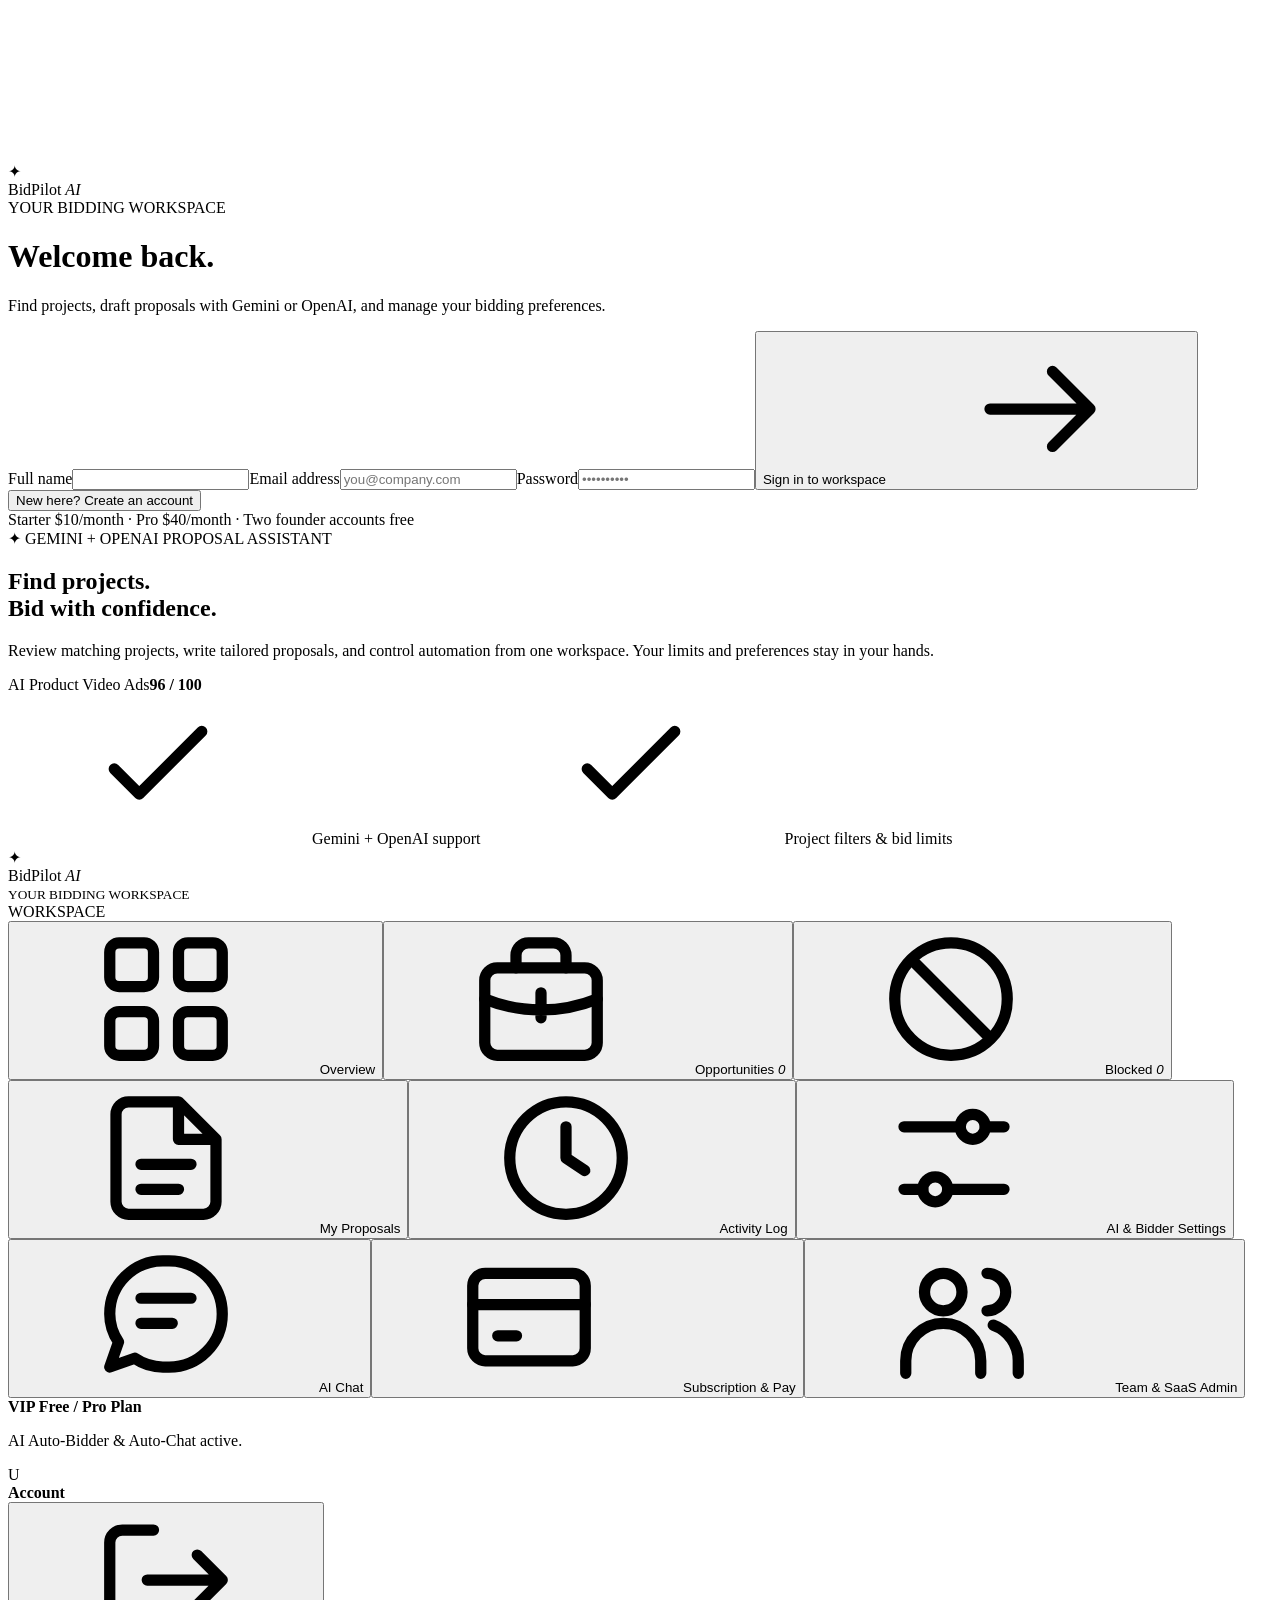
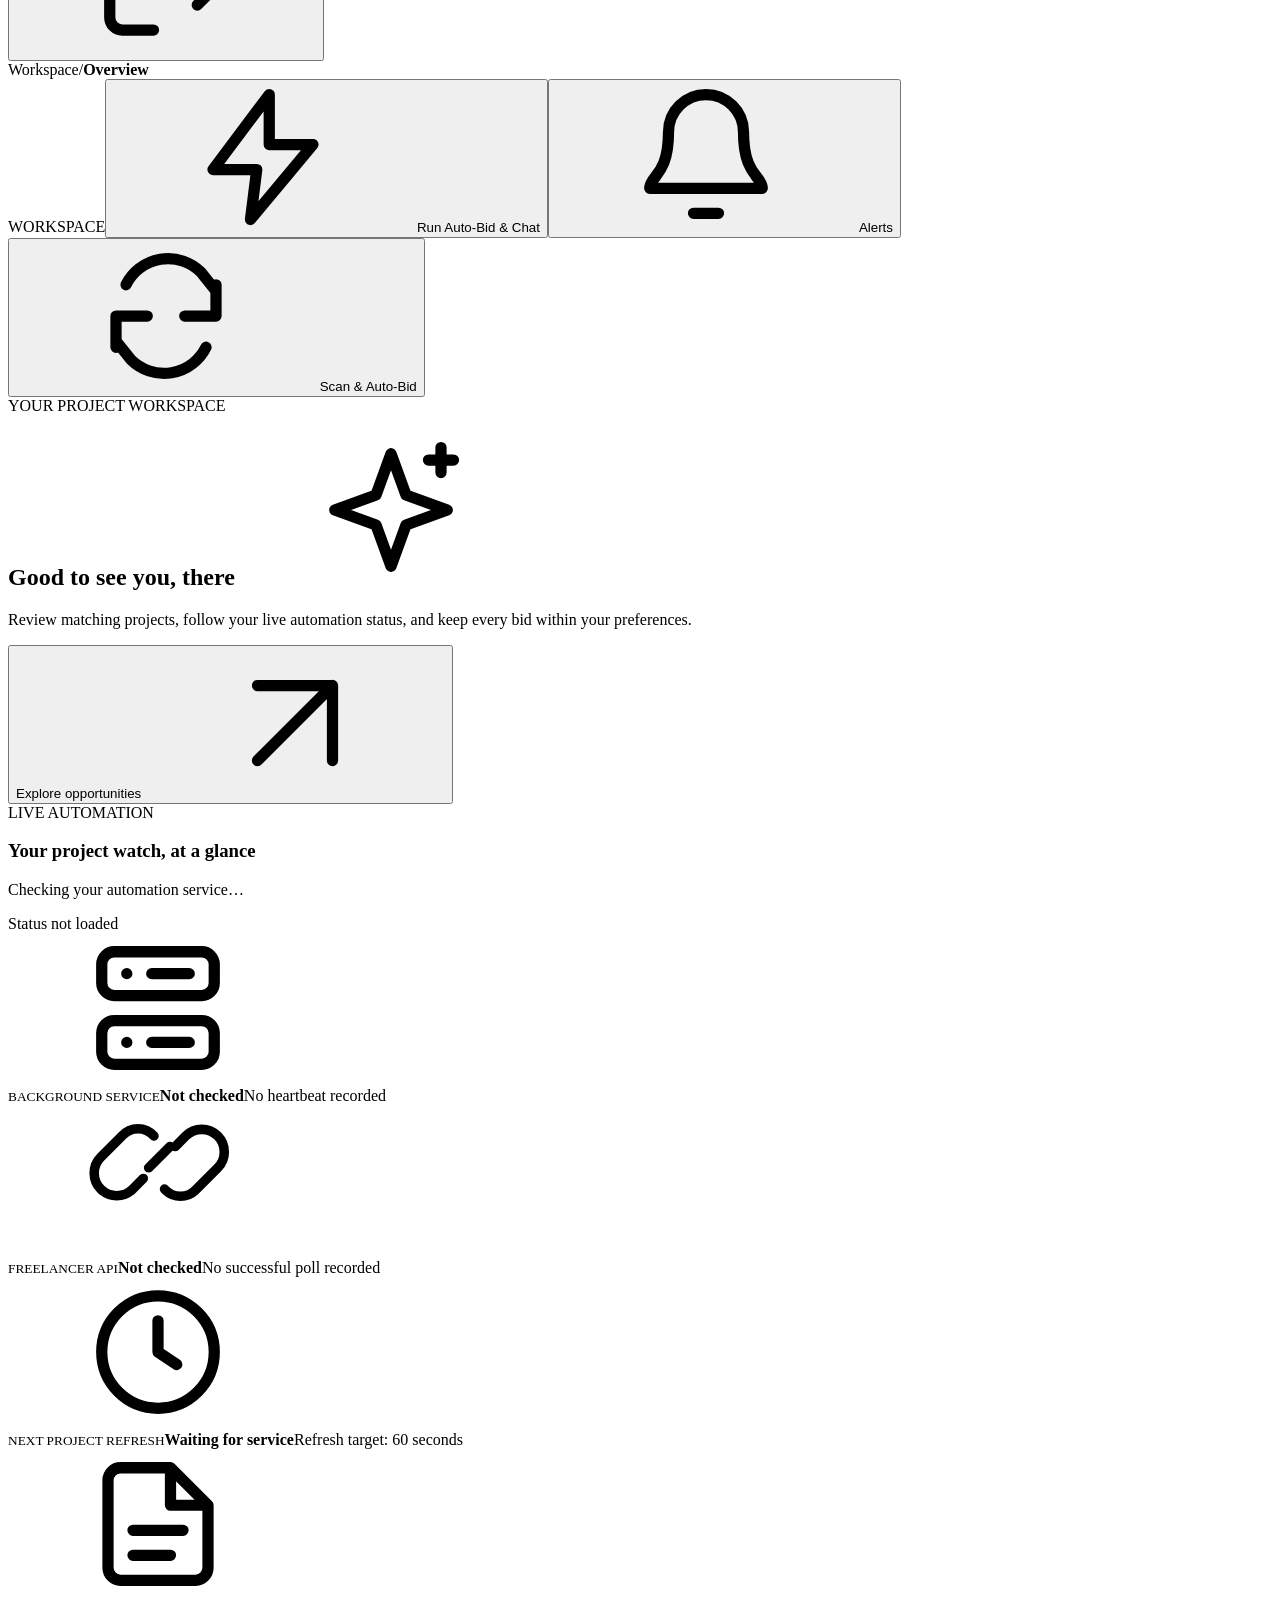
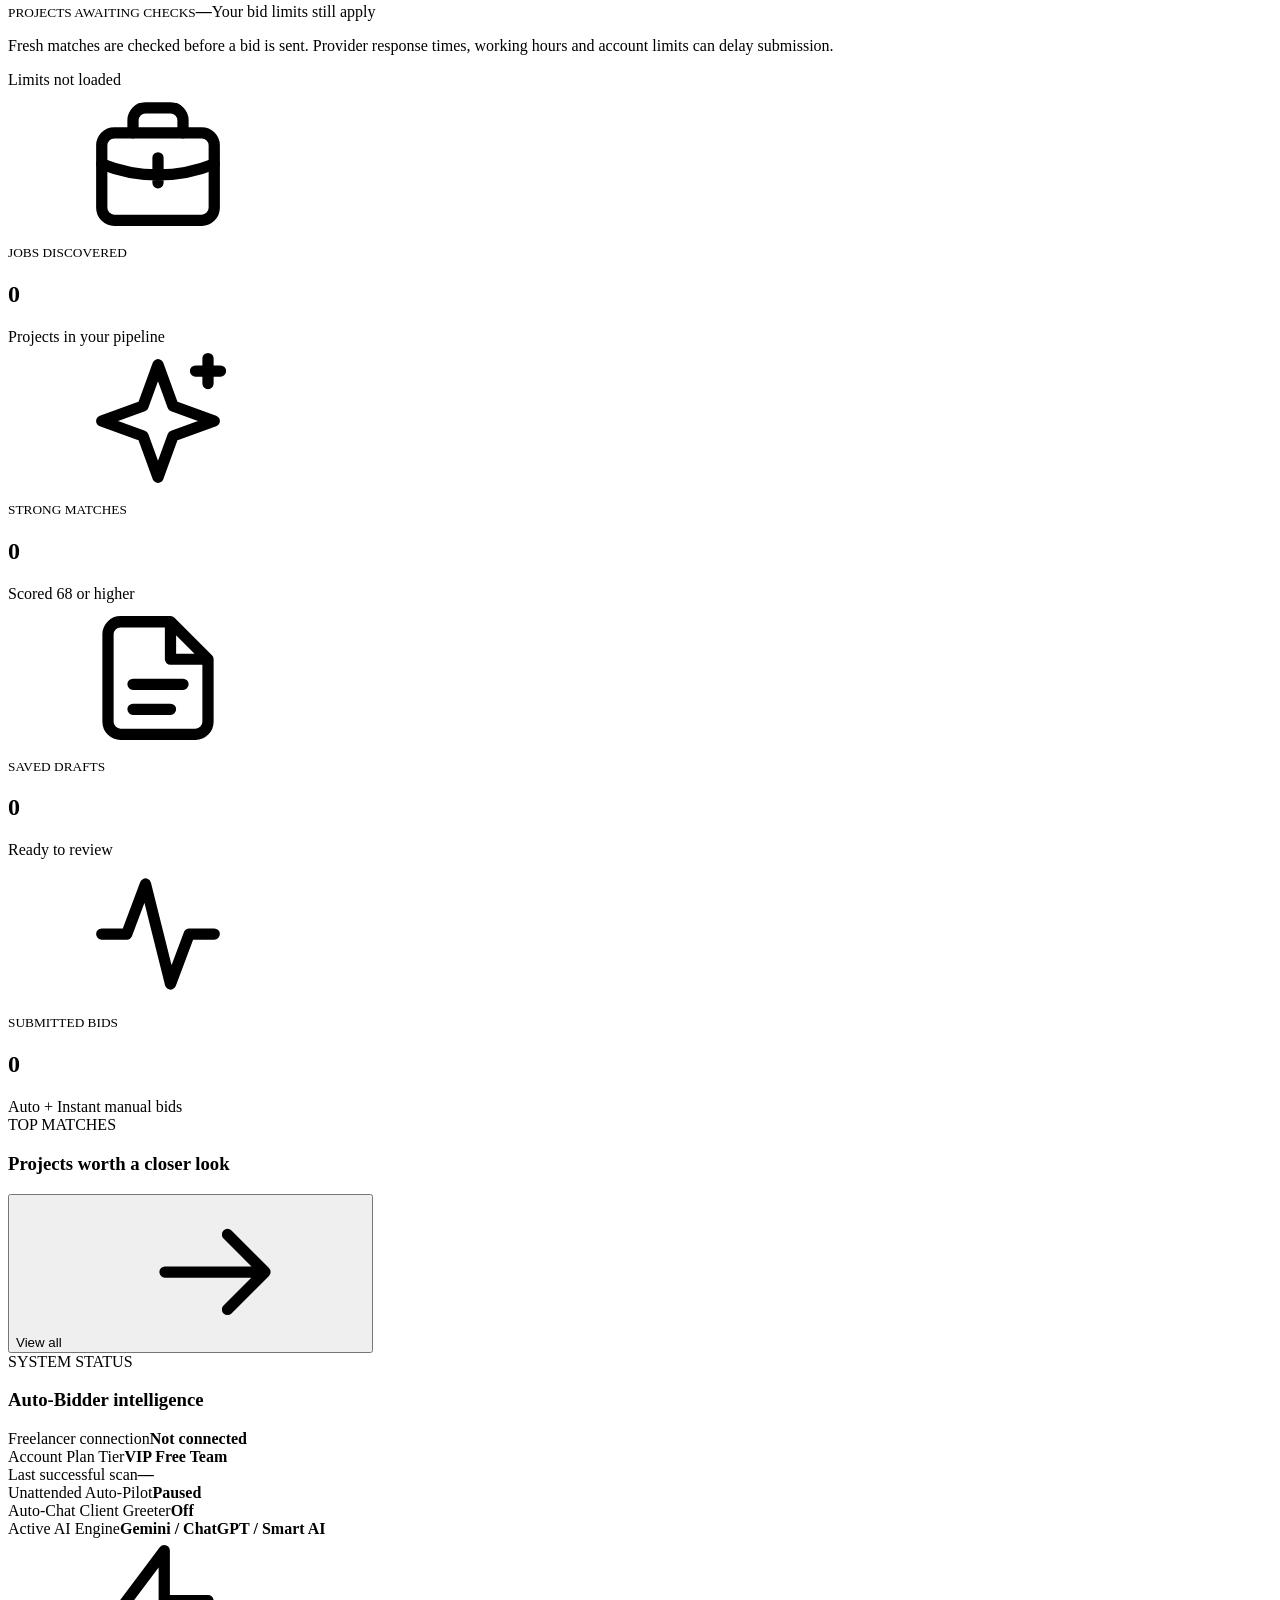
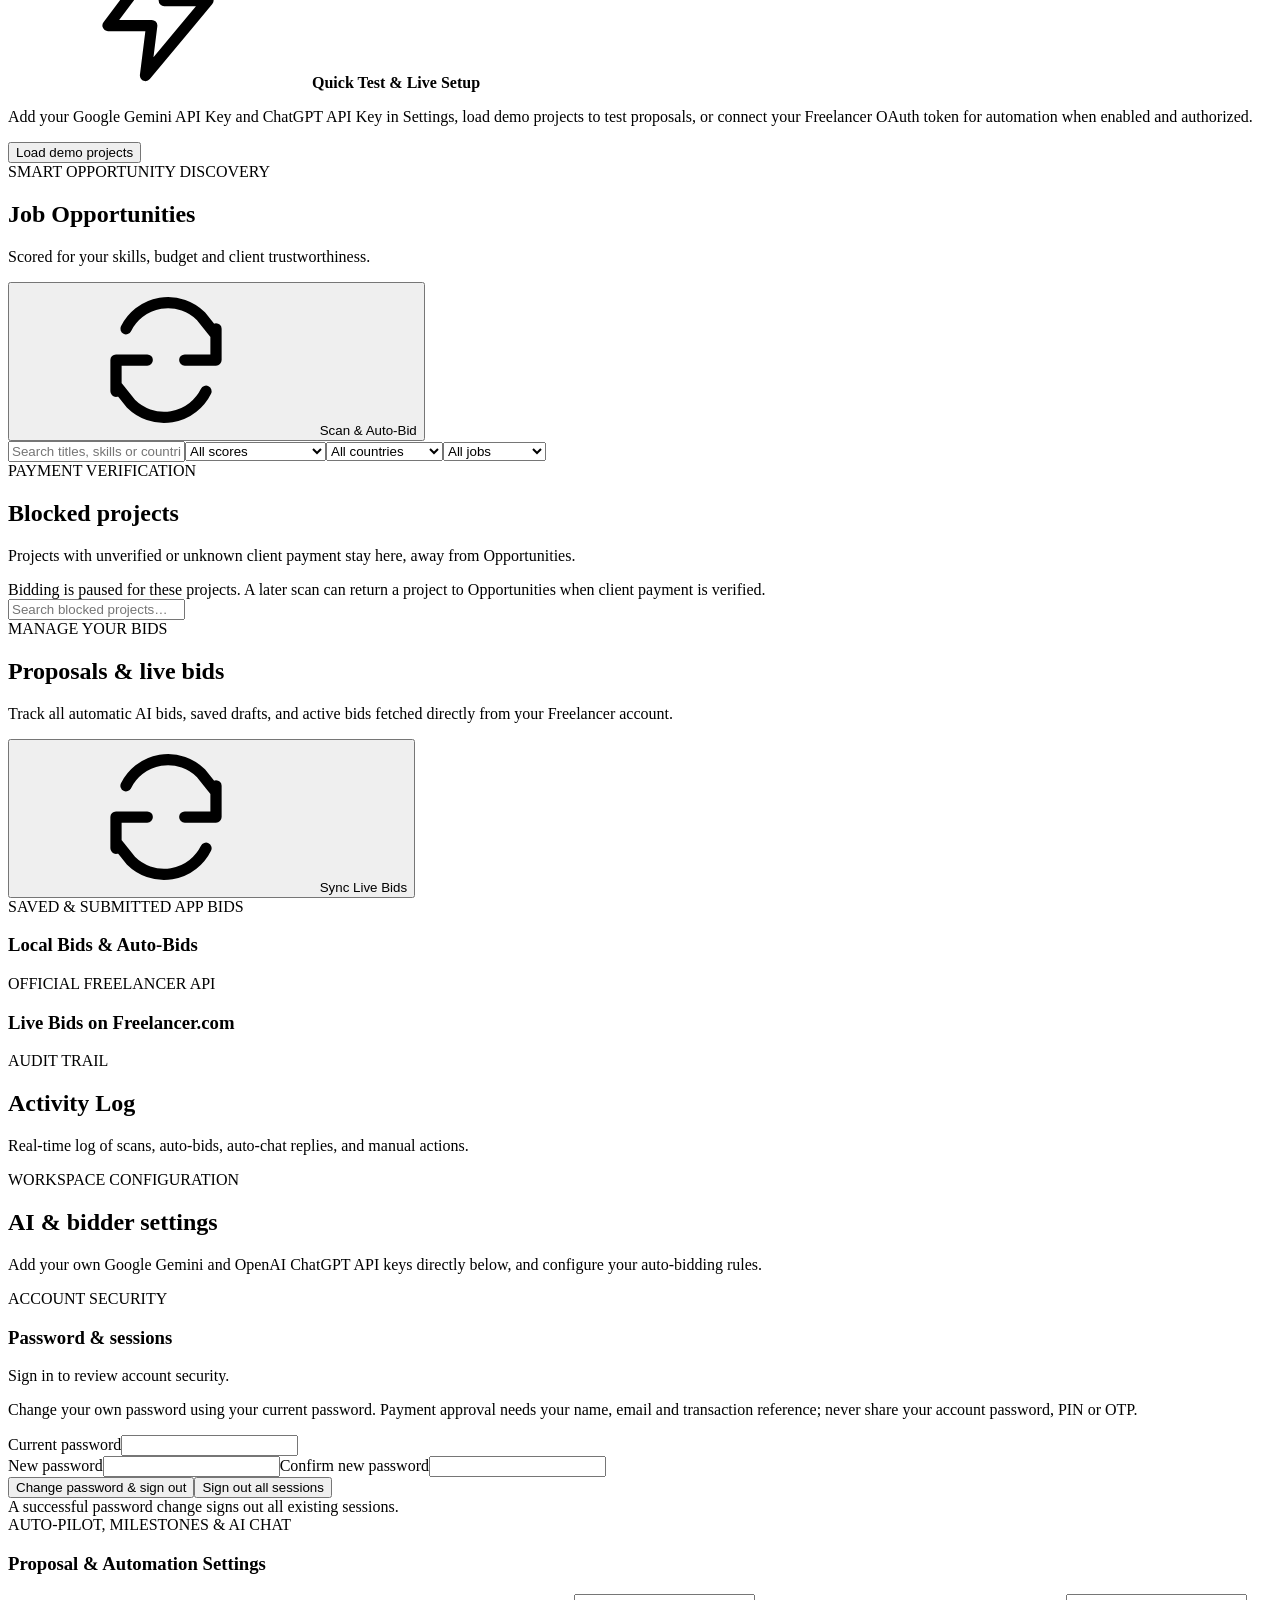
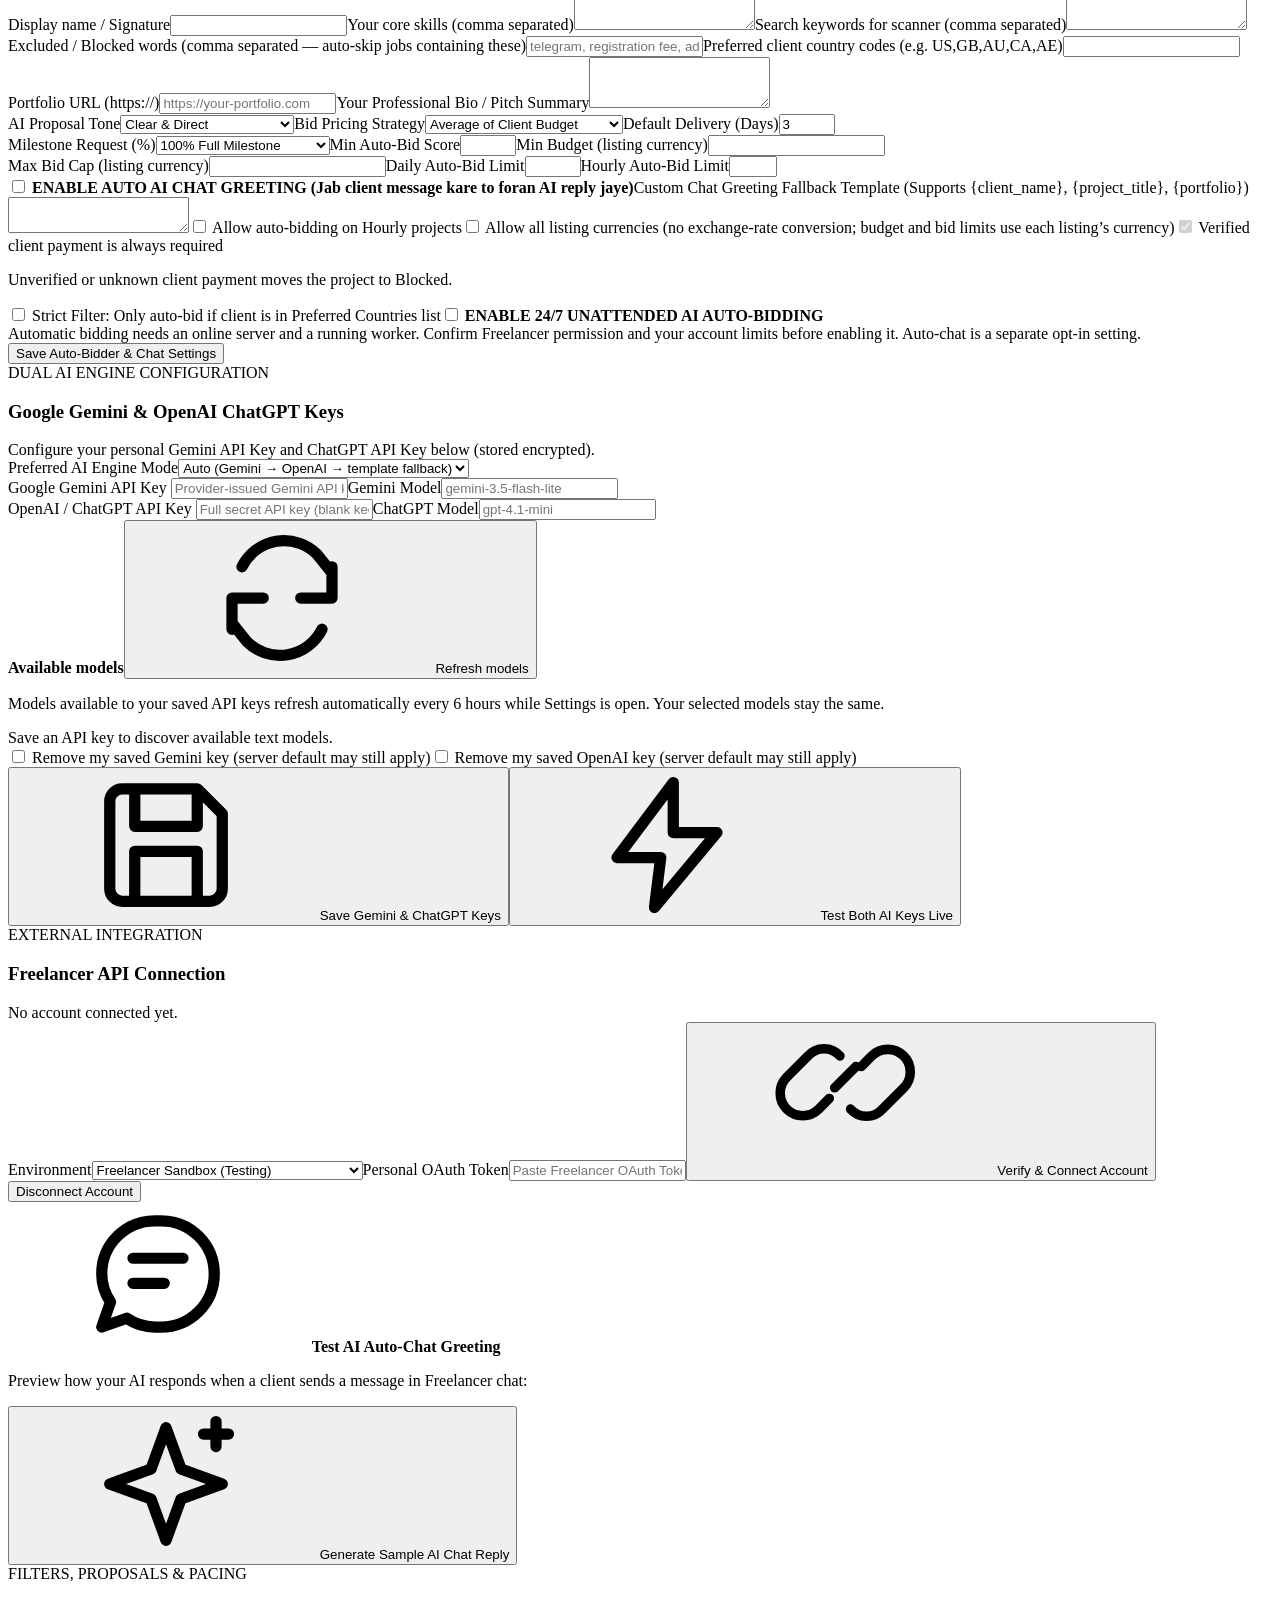
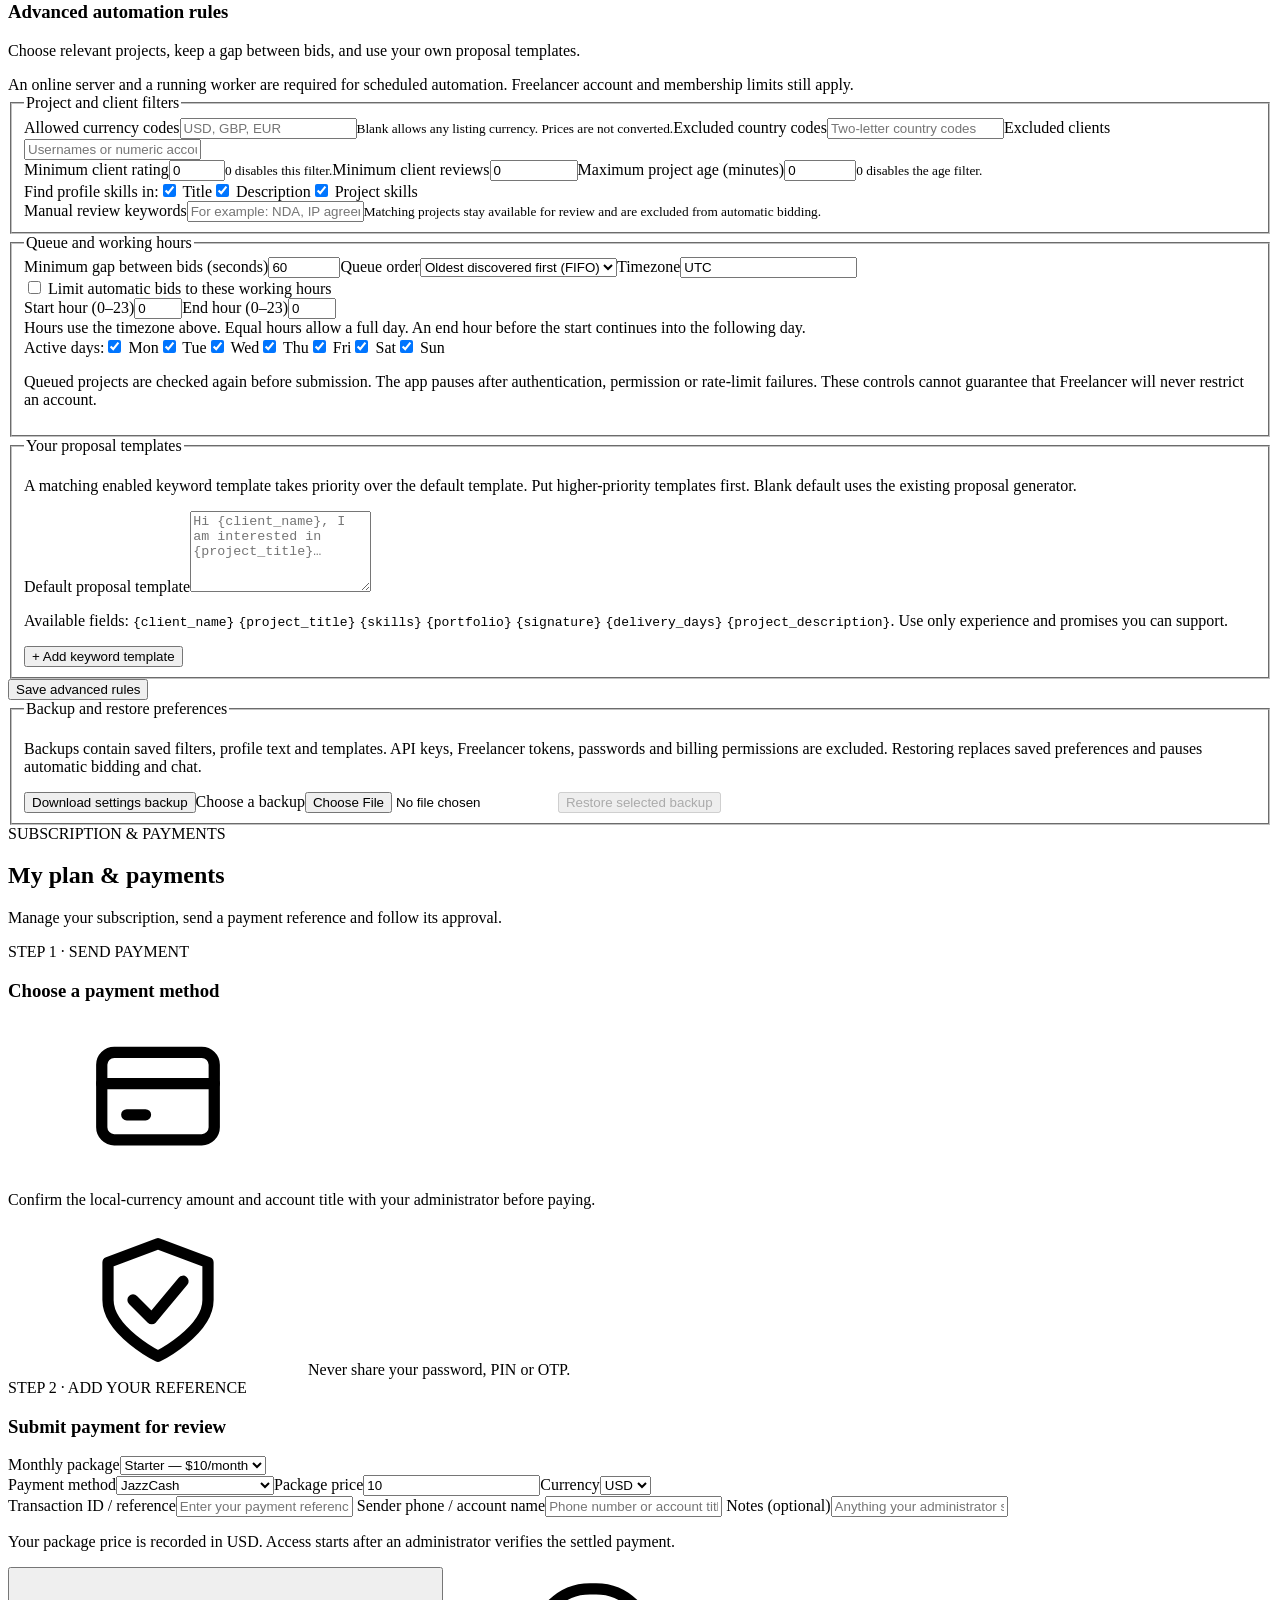
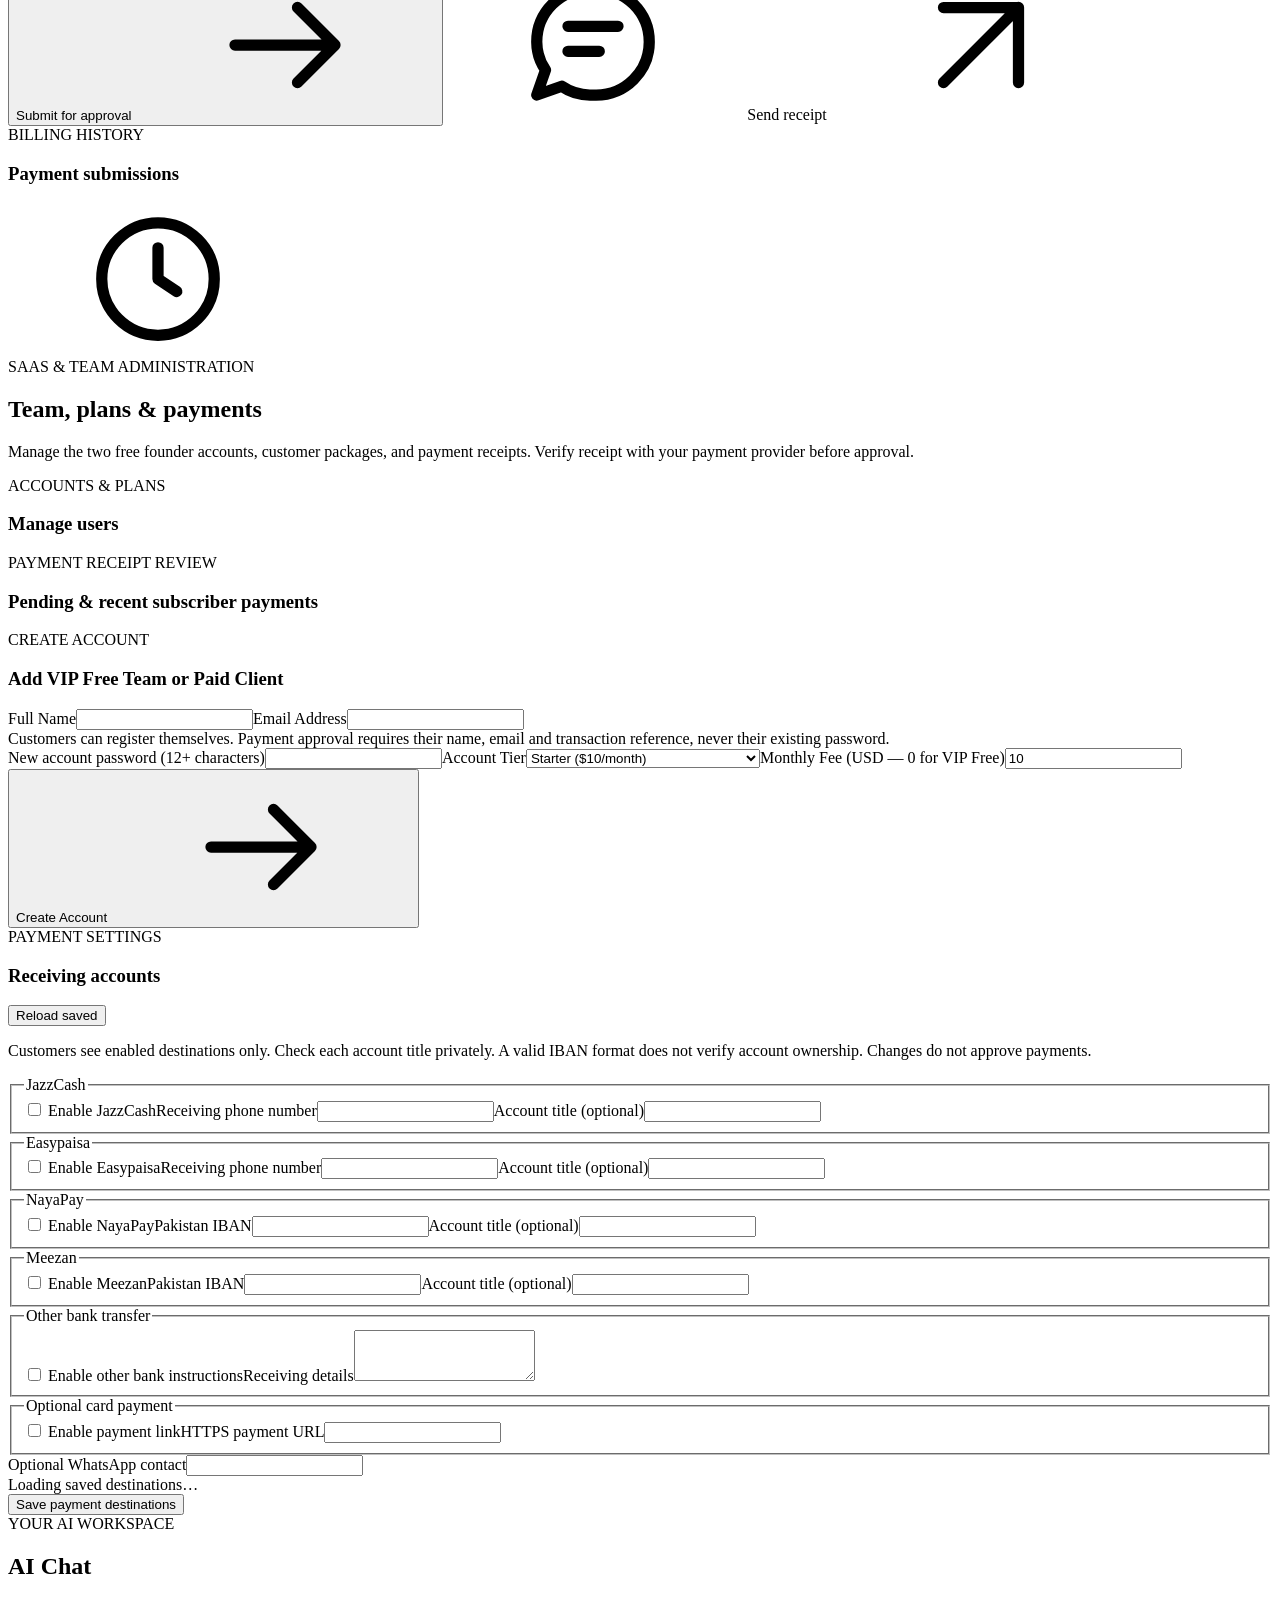
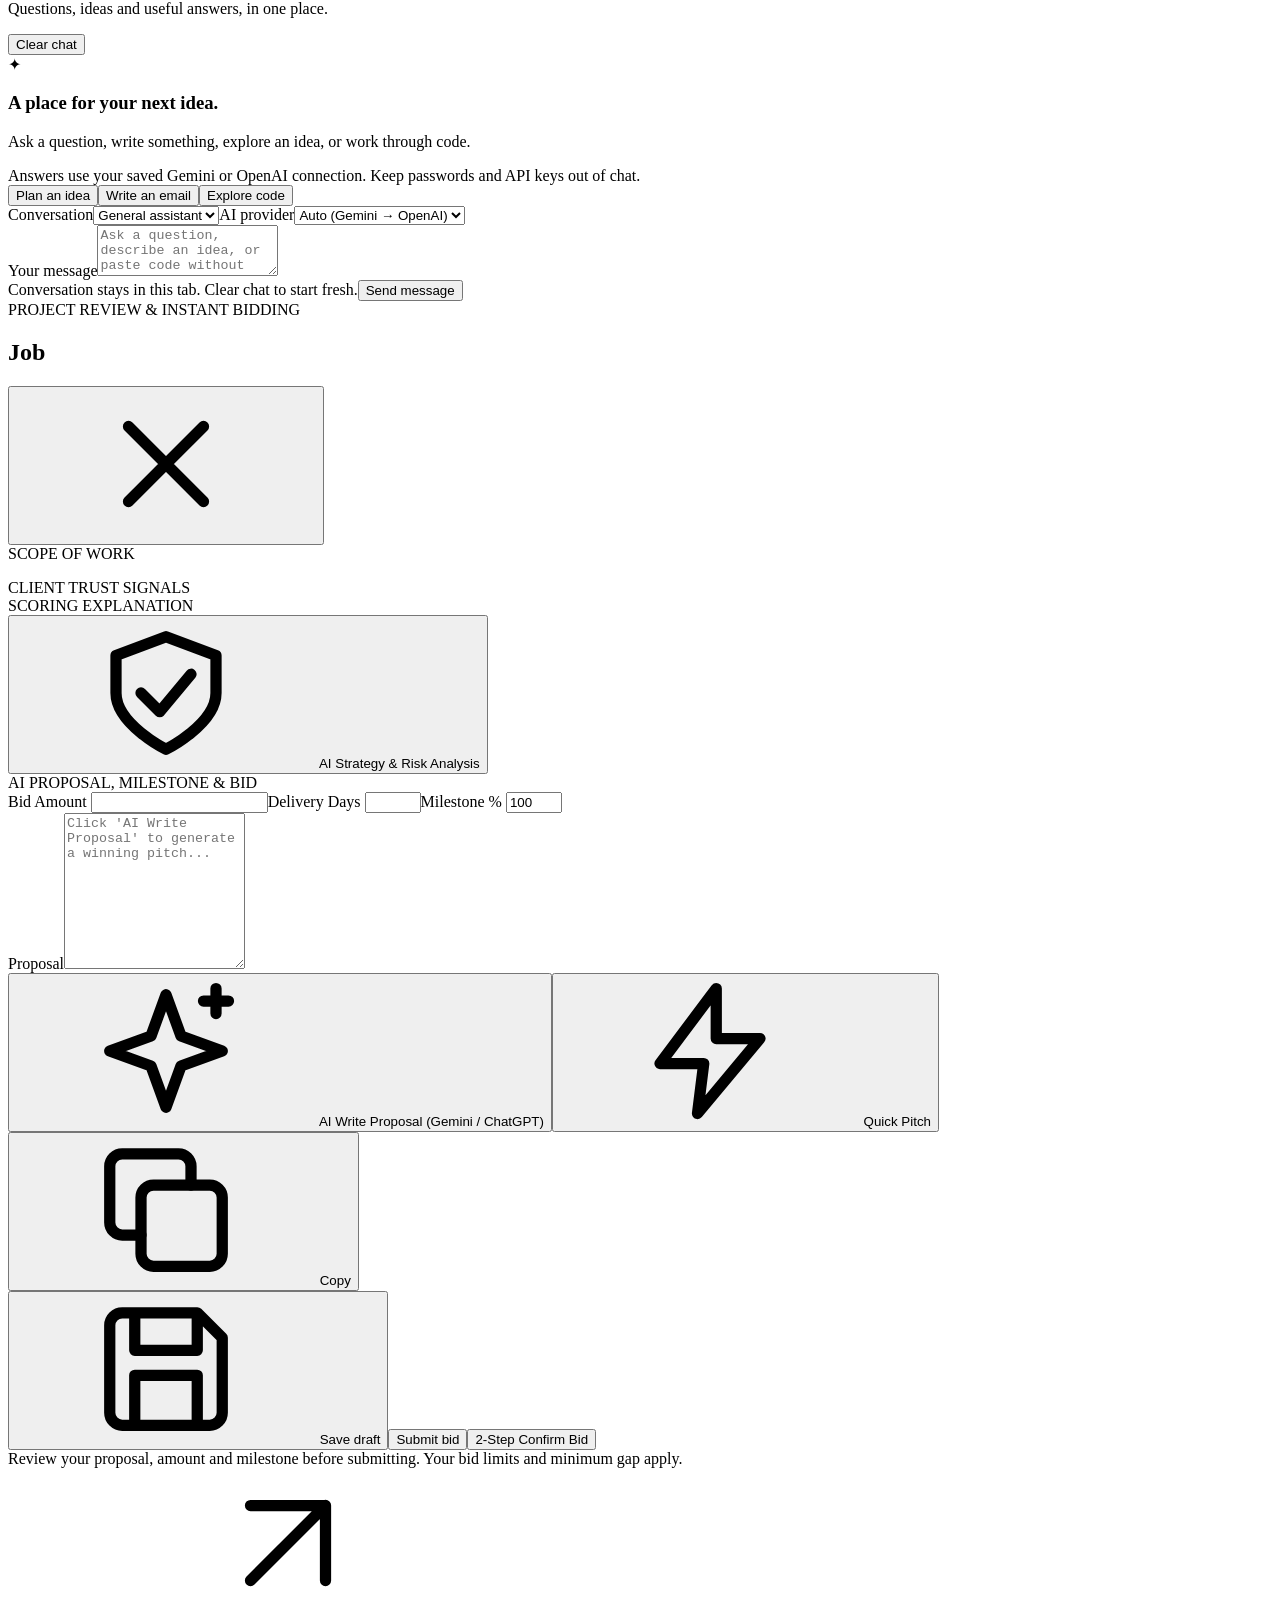
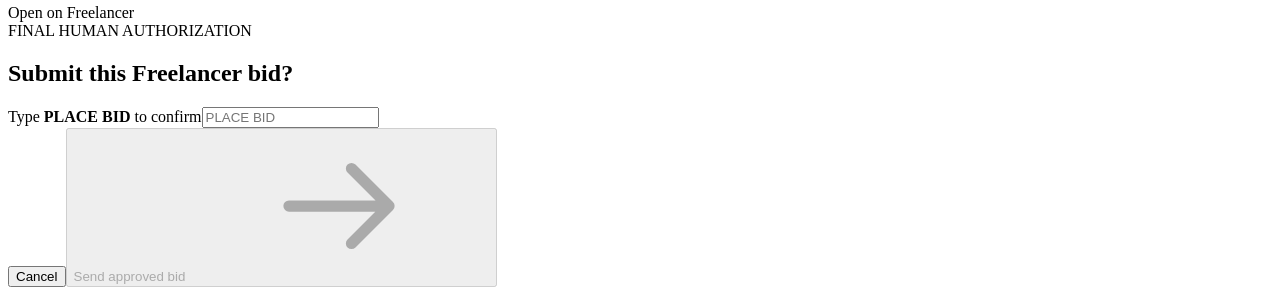
==== commit ab97b9b7: "Add payment-based Blocked projects, dynamic AI models and clearer proposal status" ====
--- a/BidPilot_AI_Team_Cloud/app/static/index.html
+++ b/BidPilot_AI_Team_Cloud/app/static/index.html
@@ -1,17 +1,19 @@
 <!doctype html><html lang="en"><head><meta charset="utf-8"><meta name="viewport" content="width=device-width,initial-scale=1"><title>BidPilot AI • Workspace</title><link rel="stylesheet" href="/static/style.css"></head><body>
-<div id="auth" class="auth-shell"><div class="auth-box"><div class="brand-mark">✦</div><div class="logo-text">BidPilot <em>AI</em></div><div class="eyebrow">YOUR BIDDING WORKSPACE</div><h1 id="authTitle">Welcome back.</h1><p>Find projects, draft proposals with Gemini or OpenAI, and manage your bidding preferences.</p><form id="loginForm"><label id="registerNameLabel" class="hidden">Full name<input id="registerName" autocomplete="name" minlength="2" maxlength="100"></label><label>Email address<input id="loginEmail" type="email" placeholder="you@company.com" autocomplete="username" maxlength="240" required></label><label>Password<input id="loginPassword" type="password" maxlength="256" placeholder="••••••••••" autocomplete="current-password" required></label><button id="authSubmit" class="primary full" type="submit">Sign in to workspace →</button></form><button id="authToggle" type="button" class="link-btn">New here? Create an account</button><div id="loginMsg" class="danger-txt" role="status" aria-live="polite"></div><div class="legal">Starter $10/month · Pro $40/month · Two founder accounts free</div></div><div class="auth-hero"><div class="hero-orb"></div><div class="hero-content"><span class="pill soft">✦ GEMINI + OPENAI PROPOSAL ASSISTANT</span><h2>Find projects.<br><span>Bid with confidence.</span></h2><p>Review matching projects, write tailored proposals, and control automation from one workspace. Your limits and preferences stay in your hands.</p><div class="hero-preview"><div class="preview-row"><span>AI Product Video Ads</span><b>96 / 100</b></div><div class="bar"><span></span></div><div class="mini-row"><span>✓ Gemini + OpenAI support</span><span>✓ Project filters & bid limits</span></div></div></div></div></div>
-<div id="shell" class="shell hidden"><aside class="sidebar"><div class="brand"><div class="brand-mark">✦</div><div><div class="logo-text">BidPilot <em>AI</em></div><small>YOUR BIDDING WORKSPACE</small></div></div><div class="space-title">WORKSPACE</div><nav><button data-nav="overview" aria-label="Overview" title="Overview" class="nav active"><span>◫</span> Overview</button><button data-nav="jobs" aria-label="Opportunities" title="Opportunities" class="nav"><span>◈</span> Opportunities <i id="sideCount">0</i></button><button data-nav="proposals" aria-label="My Proposals" title="My Proposals" class="nav"><span>▤</span> My Proposals</button><button data-nav="activity" aria-label="Activity Log" title="Activity Log" class="nav"><span>◷</span> Activity Log</button><button data-nav="settings" aria-label="AI & Bidder Settings" title="AI & Bidder Settings" class="nav"><span>⚙</span> AI & Bidder Settings</button><button data-nav="support" class="nav" title="AI Chat" aria-label="AI Chat"><span>✧</span> AI Chat</button><button data-nav="billing" aria-label="Subscription & Pay" title="Subscription & Pay" class="nav"><span>💳</span> Subscription & Pay</button><button data-nav="team" aria-label="Team & SaaS Admin" title="Team & SaaS Admin" class="nav admin-only"><span>♧</span> Team & SaaS Admin</button></nav><div class="side-bottom"><div class="side-alert"><b id="planBadgeTitle">VIP Free / Pro Plan</b><p id="planBadgeDesc">AI Auto-Bidder & Auto-Chat active.</p></div><div class="account" id="accountBtn"><div class="avatar" id="avatar">U</div><div><b id="accountName">Account</b><small id="accountEmail"></small></div><button id="logout" title="Log out" aria-label="Log out">⇥</button></div></div></aside>
-<main class="main"><header class="topbar"><div class="breadcrumbs"><span>Workspace</span><span class="chevron">/</span><b id="crumb">Overview</b></div><div class="top-actions"><span class="live"><i></i> WORKSPACE</span><span id="today"></span><button id="runAutoNow" class="secondary" title="Run AI Auto-Bidder & Auto-Chat Sweep now">⚡ Run Auto-Bid & Chat</button><button id="alertBtn" class="secondary" title="Notify about new strong matches">♧ Alerts</button><button id="topScan" class="primary">⟳ &nbsp; Scan & Auto-Bid</button></div></header>
+<svg class="icon-sprite" xmlns="http://www.w3.org/2000/svg" aria-hidden="true" focusable="false"><symbol id="icon-overview" viewBox="0 0 24 24" fill="none" stroke="currentColor" stroke-width="1.8" stroke-linecap="round" stroke-linejoin="round"><rect x="3" y="3" width="7" height="7" rx="1.5"/><rect x="14" y="3" width="7" height="7" rx="1.5"/><rect x="3" y="14" width="7" height="7" rx="1.5"/><rect x="14" y="14" width="7" height="7" rx="1.5"/></symbol><symbol id="icon-briefcase" viewBox="0 0 24 24" fill="none" stroke="currentColor" stroke-width="1.8" stroke-linecap="round" stroke-linejoin="round"><rect x="3" y="7" width="18" height="14" rx="2"/><path d="M8 7V5a2 2 0 0 1 2-2h4a2 2 0 0 1 2 2v2M3 12a24 24 0 0 0 18 0M12 11v4"/></symbol><symbol id="icon-document" viewBox="0 0 24 24" fill="none" stroke="currentColor" stroke-width="1.8" stroke-linecap="round" stroke-linejoin="round"><path d="M14 3H6a2 2 0 0 0-2 2v14a2 2 0 0 0 2 2h12a2 2 0 0 0 2-2V9zM14 3v6h6M8 13h8M8 17h6"/></symbol><symbol id="icon-clock" viewBox="0 0 24 24" fill="none" stroke="currentColor" stroke-width="1.8" stroke-linecap="round" stroke-linejoin="round"><circle cx="12" cy="12" r="9"/><path d="M12 7v5l3 2"/></symbol><symbol id="icon-settings" viewBox="0 0 24 24" fill="none" stroke="currentColor" stroke-width="1.8" stroke-linecap="round" stroke-linejoin="round"><path d="M4 7h9m4 0h3M4 17h3m4 0h9"/><circle cx="15" cy="7" r="2"/><circle cx="9" cy="17" r="2"/></symbol><symbol id="icon-sparkles" viewBox="0 0 24 24" fill="none" stroke="currentColor" stroke-width="1.8" stroke-linecap="round" stroke-linejoin="round"><path d="m12 3 2.4 6.6L21 12l-6.6 2.4L12 21l-2.4-6.6L3 12l6.6-2.4zM20 2v4M18 4h4"/></symbol><symbol id="icon-card" viewBox="0 0 24 24" fill="none" stroke="currentColor" stroke-width="1.8" stroke-linecap="round" stroke-linejoin="round"><rect x="3" y="5" width="18" height="14" rx="2"/><path d="M3 10h18M7 15h3"/></symbol><symbol id="icon-users" viewBox="0 0 24 24" fill="none" stroke="currentColor" stroke-width="1.8" stroke-linecap="round" stroke-linejoin="round"><circle cx="9" cy="8" r="3"/><path d="M3 21v-2a6 6 0 0 1 12 0v2M16 5a3 3 0 0 1 0 6M21 21v-2a6 6 0 0 0-4-5.7"/></symbol><symbol id="icon-logout" viewBox="0 0 24 24" fill="none" stroke="currentColor" stroke-width="1.8" stroke-linecap="round" stroke-linejoin="round"><path d="M10 4H5a2 2 0 0 0-2 2v12a2 2 0 0 0 2 2h5M9 12h12m-4-4 4 4-4 4"/></symbol><symbol id="icon-bolt" viewBox="0 0 24 24" fill="none" stroke="currentColor" stroke-width="1.8" stroke-linecap="round" stroke-linejoin="round"><path d="m13 2-9 12h7l-1 8 10-12h-7z"/></symbol><symbol id="icon-bell" viewBox="0 0 24 24" fill="none" stroke="currentColor" stroke-width="1.8" stroke-linecap="round" stroke-linejoin="round"><path d="M18 8a6 6 0 0 0-12 0c0 7-3 7-3 9h18c0-2-3-2-3-9M10 21h4"/></symbol><symbol id="icon-refresh" viewBox="0 0 24 24" fill="none" stroke="currentColor" stroke-width="1.8" stroke-linecap="round" stroke-linejoin="round"><path d="M20 7v5h-5M4 17v-5h5M5.6 7a7.5 7.5 0 0 1 12-2L20 8M4 16l2.4 3a7.5 7.5 0 0 0 12-2"/></symbol><symbol id="icon-arrow-right" viewBox="0 0 24 24" fill="none" stroke="currentColor" stroke-width="1.8" stroke-linecap="round" stroke-linejoin="round"><path d="M4 12h16m-6-6 6 6-6 6"/></symbol><symbol id="icon-arrow-up-right" viewBox="0 0 24 24" fill="none" stroke="currentColor" stroke-width="1.8" stroke-linecap="round" stroke-linejoin="round"><path d="M6 18 18 6M6 6h12v12"/></symbol><symbol id="icon-check" viewBox="0 0 24 24" fill="none" stroke="currentColor" stroke-width="1.8" stroke-linecap="round" stroke-linejoin="round"><path d="m5 12 4 4L19 6"/></symbol><symbol id="icon-activity" viewBox="0 0 24 24" fill="none" stroke="currentColor" stroke-width="1.8" stroke-linecap="round" stroke-linejoin="round"><path d="M3 12h4l3-8 4 16 3-8h4"/></symbol><symbol id="icon-server" viewBox="0 0 24 24" fill="none" stroke="currentColor" stroke-width="1.8" stroke-linecap="round" stroke-linejoin="round"><rect x="3" y="3" width="18" height="7" rx="2"/><rect x="3" y="14" width="18" height="7" rx="2"/><path d="M7 6.5h.01M7 17.5h.01M11 6.5h6M11 17.5h6"/></symbol><symbol id="icon-link" viewBox="0 0 24 24" fill="none" stroke="currentColor" stroke-width="1.8" stroke-linecap="round" stroke-linejoin="round"><path d="m10 13 4-4M9 15l-2 2a4 4 0 0 1-6-6l4-4a4 4 0 0 1 6 0M15 9l2-2a4 4 0 0 1 6 6l-4 4a4 4 0 0 1-6 0" transform="translate(2 -1) scale(.85)"/></symbol><symbol id="icon-close" viewBox="0 0 24 24" fill="none" stroke="currentColor" stroke-width="1.8" stroke-linecap="round" stroke-linejoin="round"><path d="m6 6 12 12M6 18 18 6"/></symbol><symbol id="icon-save" viewBox="0 0 24 24" fill="none" stroke="currentColor" stroke-width="1.8" stroke-linecap="round" stroke-linejoin="round"><path d="M19 21H5a2 2 0 0 1-2-2V5a2 2 0 0 1 2-2h12l4 4v12a2 2 0 0 1-2 2M7 3v6h10V3M7 21v-8h10v8"/></symbol><symbol id="icon-chat" viewBox="0 0 24 24" fill="none" stroke="currentColor" stroke-width="1.8" stroke-linecap="round" stroke-linejoin="round"><path d="M21 11.5a8.5 8.5 0 0 1-8.5 8.5h-1A8 8 0 0 1 7 18.6L3 20l1.4-4A8 8 0 0 1 3 11.5a8.5 8.5 0 0 1 8.5-8.5h1A8.5 8.5 0 0 1 21 11.5zM8 9h8M8 13h5"/></symbol><symbol id="icon-shield" viewBox="0 0 24 24" fill="none" stroke="currentColor" stroke-width="1.8" stroke-linecap="round" stroke-linejoin="round"><path d="m12 3 8 3v6c0 5-8 9-8 9s-8-4-8-9V6zM8 12l3 3 5-6"/></symbol><symbol id="icon-blocked" viewBox="0 0 24 24" fill="none" stroke="currentColor" stroke-width="1.8" stroke-linecap="round" stroke-linejoin="round"><circle cx="12" cy="12" r="9"/><path d="m6 6 12 12"/></symbol><symbol id="icon-copy" viewBox="0 0 24 24" fill="none" stroke="currentColor" stroke-width="1.8" stroke-linecap="round" stroke-linejoin="round"><rect x="8" y="8" width="13" height="13" rx="2"/><path d="M16 8V5a2 2 0 0 0-2-2H5a2 2 0 0 0-2 2v9a2 2 0 0 0 2 2h3"/></symbol></svg>
+
+<div id="auth" class="auth-shell"><div class="auth-box"><div class="brand-mark">✦</div><div class="logo-text">BidPilot <em>AI</em></div><div class="eyebrow">YOUR BIDDING WORKSPACE</div><h1 id="authTitle">Welcome back.</h1><p>Find projects, draft proposals with Gemini or OpenAI, and manage your bidding preferences.</p><form id="loginForm"><label id="registerNameLabel" class="hidden">Full name<input id="registerName" autocomplete="name" minlength="2" maxlength="100"></label><label>Email address<input id="loginEmail" type="email" placeholder="you@company.com" autocomplete="username" maxlength="240" required></label><label>Password<input id="loginPassword" type="password" maxlength="256" placeholder="••••••••••" autocomplete="current-password" required></label><button id="authSubmit" class="primary full" type="submit">Sign in to workspace <svg class="ui-icon" aria-hidden="true" focusable="false"><use href="#icon-arrow-right"></use></svg></button></form><button id="authToggle" type="button" class="link-btn">New here? Create an account</button><div id="loginMsg" class="danger-txt" role="status" aria-live="polite"></div><div class="legal">Starter $10/month · Pro $40/month · Two founder accounts free</div></div><div class="auth-hero"><div class="hero-orb"></div><div class="hero-content"><span class="pill soft">✦ GEMINI + OPENAI PROPOSAL ASSISTANT</span><h2>Find projects.<br><span>Bid with confidence.</span></h2><p>Review matching projects, write tailored proposals, and control automation from one workspace. Your limits and preferences stay in your hands.</p><div class="hero-preview"><div class="preview-row"><span>AI Product Video Ads</span><b>96 / 100</b></div><div class="bar"><span></span></div><div class="mini-row"><span><svg class="ui-icon" aria-hidden="true" focusable="false"><use href="#icon-check"></use></svg> Gemini + OpenAI support</span><span><svg class="ui-icon" aria-hidden="true" focusable="false"><use href="#icon-check"></use></svg> Project filters & bid limits</span></div></div></div></div></div>
+<div id="shell" class="shell hidden"><aside class="sidebar"><div class="brand"><div class="brand-mark">✦</div><div><div class="logo-text">BidPilot <em>AI</em></div><small>YOUR BIDDING WORKSPACE</small></div></div><div class="space-title">WORKSPACE</div><nav><button data-nav="overview" aria-label="Overview" title="Overview" class="nav active"><span><svg class="ui-icon" aria-hidden="true" focusable="false"><use href="#icon-overview"></use></svg></span> Overview</button><button data-nav="jobs" aria-label="Opportunities" title="Opportunities" class="nav"><span><svg class="ui-icon" aria-hidden="true" focusable="false"><use href="#icon-briefcase"></use></svg></span> Opportunities <i id="sideCount">0</i></button><button data-nav="blocked" aria-label="Blocked projects" title="Blocked projects" class="nav"><span><svg class="ui-icon" aria-hidden="true" focusable="false"><use href="#icon-blocked"></use></svg></span> Blocked <i id="blockedCount">0</i></button><button data-nav="proposals" aria-label="My Proposals" title="My Proposals" class="nav"><span><svg class="ui-icon" aria-hidden="true" focusable="false"><use href="#icon-document"></use></svg></span> My Proposals</button><button data-nav="activity" aria-label="Activity Log" title="Activity Log" class="nav"><span><svg class="ui-icon" aria-hidden="true" focusable="false"><use href="#icon-clock"></use></svg></span> Activity Log</button><button data-nav="settings" aria-label="AI & Bidder Settings" title="AI & Bidder Settings" class="nav"><span><svg class="ui-icon" aria-hidden="true" focusable="false"><use href="#icon-settings"></use></svg></span> AI & Bidder Settings</button><button data-nav="support" class="nav" title="AI Chat" aria-label="AI Chat"><span><svg class="ui-icon" aria-hidden="true" focusable="false"><use href="#icon-chat"></use></svg></span> AI Chat</button><button data-nav="billing" aria-label="Subscription & Pay" title="Subscription & Pay" class="nav"><span><svg class="ui-icon" aria-hidden="true" focusable="false"><use href="#icon-card"></use></svg></span> Subscription & Pay</button><button data-nav="team" aria-label="Team & SaaS Admin" title="Team & SaaS Admin" class="nav admin-only"><span><svg class="ui-icon" aria-hidden="true" focusable="false"><use href="#icon-users"></use></svg></span> Team & SaaS Admin</button></nav><div class="side-bottom"><div class="side-alert"><b id="planBadgeTitle">VIP Free / Pro Plan</b><p id="planBadgeDesc">AI Auto-Bidder & Auto-Chat active.</p></div><div class="account" id="accountBtn"><div class="avatar" id="avatar">U</div><div><b id="accountName">Account</b><small id="accountEmail"></small></div><button id="logout" title="Log out" aria-label="Log out"><svg class="ui-icon" aria-hidden="true" focusable="false"><use href="#icon-logout"></use></svg></button></div></div></aside>
+<main class="main"><header class="topbar"><div class="breadcrumbs"><span>Workspace</span><span class="chevron">/</span><b id="crumb">Overview</b></div><div class="top-actions"><span class="live"><i></i> WORKSPACE</span><span id="today"></span><button id="runAutoNow" class="secondary" title="Run AI Auto-Bidder & Auto-Chat Sweep now"><svg class="ui-icon" aria-hidden="true" focusable="false"><use href="#icon-bolt"></use></svg> Run Auto-Bid & Chat</button><button id="alertBtn" class="secondary" title="Notify about new strong matches"><svg class="ui-icon" aria-hidden="true" focusable="false"><use href="#icon-bell"></use></svg> Alerts</button><button id="topScan" class="primary"><svg class="ui-icon" aria-hidden="true" focusable="false"><use href="#icon-refresh"></use></svg> Scan & Auto-Bid</button></div></header>
 <div id="toast" class="toast" role="status" aria-live="polite"></div>
-<section id="view-overview" class="page"><div class="welcome"><div><div class="eyebrow">YOUR PROJECT WORKSPACE</div><h1>Good to see you, <span id="greeting">there</span> <span class="wave">✳</span></h1><p>Review matching projects, follow your live automation status, and keep every bid within your preferences.</p></div><button class="primary" id="findJobs">Explore opportunities ↗</button></div><section id="liveAutomationPanel" class="panel live-automation" aria-label="Live automation status">
+<section id="view-overview" class="page"><div class="welcome"><div><div class="eyebrow">YOUR PROJECT WORKSPACE</div><h1>Good to see you, <span id="greeting">there</span> <span class="wave"><svg class="ui-icon" aria-hidden="true" focusable="false"><use href="#icon-sparkles"></use></svg></span></h1><p>Review matching projects, follow your live automation status, and keep every bid within your preferences.</p></div><button class="primary" id="findJobs">Explore opportunities <svg class="ui-icon" aria-hidden="true" focusable="false"><use href="#icon-arrow-up-right"></use></svg></button></div><section id="liveAutomationPanel" class="panel live-automation" aria-label="Live automation status">
 <div class="live-automation-heading"><div><div class="eyebrow">LIVE AUTOMATION</div><h3>Your project watch, at a glance</h3><p id="liveAutomationReason" role="status" aria-live="polite">Checking your automation service…</p></div><span id="liveAutomationState" class="live-state neutral">Status not loaded</span></div>
-<div class="live-metrics"><div class="live-metric"><span class="live-metric-icon" aria-hidden="true">◉</span><div><small>BACKGROUND SERVICE</small><strong id="liveWorkerStatus">Not checked</strong><span id="liveLastHeartbeat">No heartbeat recorded</span></div></div><div class="live-metric"><span class="live-metric-icon" aria-hidden="true">↗</span><div><small>FREELANCER API</small><strong id="liveApiStatus">Not checked</strong><span id="liveLastSuccessfulScan">No successful poll recorded</span></div></div><div class="live-metric"><span class="live-metric-icon" aria-hidden="true">◷</span><div><small>NEXT PROJECT REFRESH</small><strong id="liveNextScan">Waiting for service</strong><span id="liveScanTarget">Refresh target: 60 seconds</span></div></div><div class="live-metric"><span class="live-metric-icon" aria-hidden="true">▤</span><div><small>PROJECTS AWAITING CHECKS</small><strong id="liveQueueCount">—</strong><span id="liveBidPacing">Your bid limits still apply</span></div></div></div>
+<div class="live-metrics"><div class="live-metric"><span class="live-metric-icon" aria-hidden="true"><svg class="ui-icon" aria-hidden="true" focusable="false"><use href="#icon-server"></use></svg></span><div><small>BACKGROUND SERVICE</small><strong id="liveWorkerStatus">Not checked</strong><span id="liveLastHeartbeat">No heartbeat recorded</span></div></div><div class="live-metric"><span class="live-metric-icon" aria-hidden="true"><svg class="ui-icon" aria-hidden="true" focusable="false"><use href="#icon-link"></use></svg></span><div><small>FREELANCER API</small><strong id="liveApiStatus">Not checked</strong><span id="liveLastSuccessfulScan">No successful poll recorded</span></div></div><div class="live-metric"><span class="live-metric-icon" aria-hidden="true"><svg class="ui-icon" aria-hidden="true" focusable="false"><use href="#icon-clock"></use></svg></span><div><small>NEXT PROJECT REFRESH</small><strong id="liveNextScan">Waiting for service</strong><span id="liveScanTarget">Refresh target: 60 seconds</span></div></div><div class="live-metric"><span class="live-metric-icon" aria-hidden="true"><svg class="ui-icon" aria-hidden="true" focusable="false"><use href="#icon-document"></use></svg></span><div><small>PROJECTS AWAITING CHECKS</small><strong id="liveQueueCount">—</strong><span id="liveBidPacing">Your bid limits still apply</span></div></div></div>
 <div class="live-automation-footer"><p>Fresh matches are checked before a bid is sent. Provider response times, working hours and account limits can delay submission.</p><span id="liveAutomationLimits">Limits not loaded</span></div>
-</section><div class="stats"><div class="stat"><div class="stat-icon blue">◈</div><small>JOBS DISCOVERED</small><h2 id="statJobs">0</h2><span>Projects in your pipeline</span></div><div class="stat"><div class="stat-icon green">✦</div><small>STRONG MATCHES</small><h2 id="statStrong">0</h2><span>Scored 68 or higher</span></div><div class="stat"><div class="stat-icon purple">▤</div><small>SAVED DRAFTS</small><h2 id="statDraft">0</h2><span>Ready to review</span></div><div class="stat"><div class="stat-icon amber">↗</div><small>SUBMITTED BIDS</small><h2 id="statBids">0</h2><span>Auto + Instant manual bids</span></div></div><div class="two-col"><div class="panel"><div class="panel-heading"><div><div class="eyebrow">TOP MATCHES</div><h3>Projects worth a closer look</h3></div><button class="link-btn" data-nav="jobs">View all →</button></div><div id="topJobs" class="stack"></div></div><div class="panel"><div class="panel-heading"><div><div class="eyebrow">SYSTEM STATUS</div><h3>Auto-Bidder intelligence</h3></div></div><div class="system-list"><div><span>Freelancer connection</span><b id="connStatus">Not connected</b></div><div><span>Account Plan Tier</span><b id="planStatus">VIP Free Team</b></div><div><span>Last successful scan</span><b id="lastScan">—</b></div><div><span>Unattended Auto-Pilot</span><b id="autoStatus">Paused</b></div><div><span>Auto-Chat Client Greeter</span><b id="chatStatus">Off</b></div><div><span>Active AI Engine</span><b id="aiStatus">Gemini / ChatGPT / Smart AI</b></div></div><div class="tip"><b>✳ Quick Test & Live Setup</b><p>Add your Google Gemini API Key and ChatGPT API Key in Settings, load demo projects to test proposals, or connect your Freelancer OAuth token for automation when enabled and authorized.</p><button id="demoButton" class="secondary">Load demo projects</button></div></div></div></section>
-<section id="view-jobs" class="page hidden"><div class="page-heading"><div><div class="eyebrow">SMART OPPORTUNITY DISCOVERY</div><h1>Job Opportunities</h1><p>Scored for your skills, budget and client trustworthiness.</p></div><button class="primary" id="pageScan">⟳ &nbsp; Scan & Auto-Bid</button></div><div class="panel"><div class="filters"><input id="jobSearch" aria-label="Search opportunities" placeholder="⌕  Search titles, skills or countries"><select id="scoreFilter" aria-label="Filter by match score"><option value="0">All scores</option><option value="68">68+ strong matches</option><option value="45">45+ worth reviewing</option></select><select id="countryFilter" aria-label="Filter by country"><option value="">All countries</option><option value="US">United States</option><option value="GB">United Kingdom</option><option value="AU">Australia</option><option value="CA">Canada</option><option value="AE">UAE</option></select><select id="typeFilter" aria-label="Filter by project source"><option value="all">All jobs</option><option value="real">Real API jobs</option><option value="demo">Demo jobs</option></select></div><div id="jobsTable" class="job-cards"></div></div></section>
-<section id="view-proposals" class="page hidden"><div class="page-heading"><div><div class="eyebrow">MANAGE YOUR BIDS</div><h1>Proposals & live bids</h1><p>Track all automatic AI bids, saved drafts, and active bids fetched directly from your Freelancer account.</p></div><button class="primary" id="refreshLiveBidsBtn">⟳ &nbsp; Sync Live Bids</button></div><div class="two-col equal-columns"><div class="panel"><div class="panel-heading"><div><div class="eyebrow">SAVED & SUBMITTED APP BIDS</div><h3>Local Bids & Auto-Bids</h3></div></div><div id="proposalsBody" class="stack"></div></div><div class="panel"><div class="panel-heading"><div><div class="eyebrow">OFFICIAL FREELANCER API</div><h3>Live Bids on Freelancer.com</h3></div></div><div id="liveBidsBody" class="stack"></div></div></div></section>
+</section><div class="stats"><div class="stat"><div class="stat-icon blue"><svg class="ui-icon" aria-hidden="true" focusable="false"><use href="#icon-briefcase"></use></svg></div><small>JOBS DISCOVERED</small><h2 id="statJobs">0</h2><span>Projects in your pipeline</span></div><div class="stat"><div class="stat-icon green"><svg class="ui-icon" aria-hidden="true" focusable="false"><use href="#icon-sparkles"></use></svg></div><small>STRONG MATCHES</small><h2 id="statStrong">0</h2><span>Scored 68 or higher</span></div><div class="stat"><div class="stat-icon purple"><svg class="ui-icon" aria-hidden="true" focusable="false"><use href="#icon-document"></use></svg></div><small>SAVED DRAFTS</small><h2 id="statDraft">0</h2><span>Ready to review</span></div><div class="stat"><div class="stat-icon amber"><svg class="ui-icon" aria-hidden="true" focusable="false"><use href="#icon-activity"></use></svg></div><small>SUBMITTED BIDS</small><h2 id="statBids">0</h2><span>Auto + Instant manual bids</span></div></div><div class="two-col"><div class="panel"><div class="panel-heading"><div><div class="eyebrow">TOP MATCHES</div><h3>Projects worth a closer look</h3></div><button class="link-btn" data-nav="jobs">View all <svg class="ui-icon" aria-hidden="true" focusable="false"><use href="#icon-arrow-right"></use></svg></button></div><div id="topJobs" class="stack"></div></div><div class="panel"><div class="panel-heading"><div><div class="eyebrow">SYSTEM STATUS</div><h3>Auto-Bidder intelligence</h3></div></div><div class="system-list"><div><span>Freelancer connection</span><b id="connStatus">Not connected</b></div><div><span>Account Plan Tier</span><b id="planStatus">VIP Free Team</b></div><div><span>Last successful scan</span><b id="lastScan">—</b></div><div><span>Unattended Auto-Pilot</span><b id="autoStatus">Paused</b></div><div><span>Auto-Chat Client Greeter</span><b id="chatStatus">Off</b></div><div><span>Active AI Engine</span><b id="aiStatus">Gemini / ChatGPT / Smart AI</b></div></div><div class="tip"><b><svg class="ui-icon" aria-hidden="true" focusable="false"><use href="#icon-bolt"></use></svg> Quick Test & Live Setup</b><p>Add your Google Gemini API Key and ChatGPT API Key in Settings, load demo projects to test proposals, or connect your Freelancer OAuth token for automation when enabled and authorized.</p><button id="demoButton" class="secondary">Load demo projects</button></div></div></div></section>
+<section id="view-jobs" class="page hidden"><div class="page-heading"><div><div class="eyebrow">SMART OPPORTUNITY DISCOVERY</div><h1>Job Opportunities</h1><p>Scored for your skills, budget and client trustworthiness.</p></div><button class="primary" id="pageScan"><svg class="ui-icon" aria-hidden="true" focusable="false"><use href="#icon-refresh"></use></svg> Scan & Auto-Bid</button></div><div class="panel"><div class="filters"><input id="jobSearch" aria-label="Search opportunities" placeholder="Search titles, skills or countries"><select id="scoreFilter" aria-label="Filter by match score"><option value="0">All scores</option><option value="68">68+ strong matches</option><option value="45">45+ worth reviewing</option></select><select id="countryFilter" aria-label="Filter by country"><option value="">All countries</option><option value="US">United States</option><option value="GB">United Kingdom</option><option value="AU">Australia</option><option value="CA">Canada</option><option value="AE">UAE</option></select><select id="typeFilter" aria-label="Filter by project source"><option value="all">All jobs</option><option value="real">Real API jobs</option><option value="demo">Demo jobs</option></select></div><div id="jobsTable" class="job-cards"></div></div></section>
+<section id="view-blocked" class="page hidden"><div class="page-heading"><div><div class="eyebrow">PAYMENT VERIFICATION</div><h1>Blocked projects</h1><p>Projects with unverified or unknown client payment stay here, away from Opportunities.</p></div></div><div class="notice blocked-intro">Bidding is paused for these projects. A later scan can return a project to Opportunities when client payment is verified.</div><div class="filters blocked-filters"><input id="blockedSearch" type="search" aria-label="Search blocked projects" placeholder="Search blocked projects…"></div><div id="blockedList" class="job-cards"></div></section><section id="view-proposals" class="page hidden"><div class="page-heading"><div><div class="eyebrow">MANAGE YOUR BIDS</div><h1>Proposals & live bids</h1><p>Track all automatic AI bids, saved drafts, and active bids fetched directly from your Freelancer account.</p></div><button class="primary" id="refreshLiveBidsBtn"><svg class="ui-icon" aria-hidden="true" focusable="false"><use href="#icon-refresh"></use></svg> Sync Live Bids</button></div><div class="two-col equal-columns"><div class="panel"><div class="panel-heading"><div><div class="eyebrow">SAVED & SUBMITTED APP BIDS</div><h3>Local Bids & Auto-Bids</h3></div></div><div id="proposalsBody" class="stack"></div></div><div class="panel"><div class="panel-heading"><div><div class="eyebrow">OFFICIAL FREELANCER API</div><h3>Live Bids on Freelancer.com</h3></div></div><div id="liveBidsBody" class="stack"></div></div></div></section>
 <section id="view-activity" class="page hidden"><div class="page-heading"><div><div class="eyebrow">AUDIT TRAIL</div><h1>Activity Log</h1><p>Real-time log of scans, auto-bids, auto-chat replies, and manual actions.</p></div></div><div id="activityBody" class="panel"></div></section>
-<section id="view-settings" class="page hidden"><div class="page-heading"><div><div class="eyebrow">WORKSPACE CONFIGURATION</div><h1>AI & bidder settings</h1><p>Add your own Google Gemini and OpenAI ChatGPT API keys directly below, and configure your auto-bidding rules.</p></div></div><div class="panel spaced account-security-panel"><div class="panel-heading"><div><div class="eyebrow">ACCOUNT SECURITY</div><h3>Password &amp; sessions</h3></div></div><div id="accountSecuritySummary" class="notice mb-18">Sign in to review account security.</div><p class="field-help">Change your own password using your current password. Payment approval needs your name, email and transaction reference; never share your account password, PIN or OTP.</p><form id="accountPasswordForm" class="form-grid"><label>Current password<input id="currentPassword" type="password" autocomplete="current-password" maxlength="256" required></label><div class="setting-two-key"><label>New password<input id="newPassword" type="password" autocomplete="new-password" minlength="12" maxlength="256" required></label><label>Confirm new password<input id="confirmPassword" type="password" autocomplete="new-password" minlength="12" maxlength="256" required></label></div><div class="actions"><button id="changePasswordButton" type="submit" class="primary">Change password &amp; sign out</button><button id="logoutAllSessionsButton" type="button" class="secondary">Sign out all sessions</button></div><div id="accountSecurityMessage" class="notice" role="status" aria-live="polite">A successful password change signs out all existing sessions.</div></form></div><div class="settings-grid"><div class="panel"><div class="panel-heading"><div><div class="eyebrow">AUTO-PILOT, MILESTONES & AI CHAT</div><h3>Proposal & Automation Settings</h3></div></div><form id="settingsForm" class="form-grid"><label>Display name / Signature<input name="name" required></label><label>Your core skills (comma separated)<textarea name="skills" rows="2" required></textarea></label><label>Search keywords for scanner (comma separated)<textarea name="search_terms" rows="2" required></textarea></label><label>Excluded / Blocked words (comma separated — auto-skip jobs containing these)<input name="excluded_keywords" placeholder="telegram, registration fee, adult"></label><label>Preferred client country codes (e.g. US,GB,AU,CA,AE)<input name="countries"></label><label>Portfolio URL (https://)<input name="portfolio" placeholder="https://your-portfolio.com"></label><label>Your Professional Bio / Pitch Summary<textarea name="description" rows="3"></textarea></label><div class="setting-three"><label>AI Proposal Tone<select name="proposal_tone"><option value="winning_direct">Clear & Direct</option><option value="consultative">Consultative & Structured</option><option value="agency_pitch">Studio / Agency Pitch</option><option value="friendly_expert">Friendly Specialist</option></select></label><label>Bid Pricing Strategy<select name="bid_strategy"><option value="average">Average of Client Budget</option><option value="competitive_low">Competitive Low (25% range)</option><option value="minimum">Minimum Client Budget</option><option value="maximum">Maximum Client Budget</option></select></label><label>Default Delivery (Days)<input type="number" name="default_days" min="1" max="365" value="3"></label></div><div class="setting-three"><label>Milestone Request (%)<select name="milestone_pct"><option value="100">100% Full Milestone</option><option value="50">50% Upfront / 50% Final</option><option value="30">30% Initial / 70% Final</option><option value="25">25% First Cut / 75% Final</option></select></label><label>Min Auto-Bid Score<input type="number" name="min_score" min="20" max="100"></label><label>Min Budget (listing currency)<input type="number" name="min_budget" min="1" step="0.01"></label></div><div class="setting-three"><label>Max Bid Cap (listing currency)<input type="number" name="max_bid" min="1" step="0.01"></label><label>Daily Auto-Bid Limit<input type="number" name="max_daily" min="1" max="200"></label><label>Hourly Auto-Bid Limit<input type="number" name="max_hourly" min="1" max="60"></label></div><label class="check-row"><input name="auto_chat_greeting" type="checkbox"> <b>ENABLE AUTO AI CHAT GREETING (Jab client message kare to foran AI reply jaye)</b></label><label>Custom Chat Greeting Fallback Template (Supports {client_name}, {project_title}, {portfolio})<textarea name="chat_greeting_template" rows="2"></textarea></label><label class="check-row"><input name="allow_hourly" type="checkbox"> Allow auto-bidding on Hourly projects</label><label class="check-row"><input name="allow_any_currency" type="checkbox"> Allow all listing currencies (no exchange-rate conversion; budget and bid limits use each listing’s currency)</label><label class="check-row"><input name="require_payment_verified" type="checkbox"> Strict Filter: Only auto-bid if client Payment is Verified</label><label class="check-row"><input name="require_country_match" type="checkbox"> Strict Filter: Only auto-bid if client is in Preferred Countries list</label><label class="check-row"><input name="auto_requested" type="checkbox"> <b>ENABLE 24/7 UNATTENDED AI AUTO-BIDDING</b></label><div id="autoWarning" class="notice">Automatic bidding needs an online server and a running worker. Confirm Freelancer permission and your account limits before enabling it. Auto-chat is a separate opt-in setting.</div><button type="submit" class="primary">Save Auto-Bidder & Chat Settings</button></form></div><div class="stack"><div class="panel"><div class="panel-heading"><div><div class="eyebrow">DUAL AI ENGINE CONFIGURATION</div><h3>Google Gemini & OpenAI ChatGPT Keys</h3></div></div><div id="aiKeysBanner" class="notice mb-15">Configure your personal Gemini API Key and ChatGPT API Key below (stored encrypted).</div><form id="aiKeysForm" class="form-grid"><label>Preferred AI Engine Mode<select name="preferred_ai"><option value="auto">Auto (Gemini → OpenAI → template fallback)</option><option value="gemini">Google Gemini (template fallback)</option><option value="openai">OpenAI (template fallback)</option><option value="smart_builtin">Template proposals (no API needed)</option></select></label><div class="setting-two-key"><label>Google Gemini API Key <small id="geminiMaskBadge"></small><input type="password" name="gemini_key" autocomplete="off" placeholder="Provider-issued Gemini API key (blank keeps saved key)"></label><label>Gemini Model<input name="gemini_model" list="geminiModels" maxlength="60" placeholder="gemini-3.5-flash-lite"><datalist id="geminiModels"><option value="gemini-3.5-flash-lite"><option value="gemini-3.8-flash"><option value="gemini-2.5-flash"><option value="gemini-2.5-pro"></datalist></label></div><div class="setting-two-key"><label>OpenAI / ChatGPT API Key <small id="openaiMaskBadge"></small><input type="password" name="openai_key" autocomplete="off" placeholder="Full secret API key (blank keeps saved key)"></label><label>ChatGPT Model<input name="openai_model" list="openaiModels" maxlength="60" placeholder="gpt-4.1-mini"><datalist id="openaiModels"><option value="gpt-4.1-mini"><option value="gpt-4o-mini"></datalist></label></div><label class="check-row"><input type="checkbox" name="clear_gemini"> Remove my saved Gemini key (server default may still apply)</label><label class="check-row"><input type="checkbox" name="clear_openai"> Remove my saved OpenAI key (server default may still apply)</label><div class="actions"><button type="submit" class="primary">Save Gemini & ChatGPT Keys →</button><button type="button" id="testAiKeysBtn" class="secondary">⚡ Test Both AI Keys Live</button></div><div id="aiTestResultBox" class="notice spaced hidden"></div></form></div><div class="panel"><div class="panel-heading"><div><div class="eyebrow">EXTERNAL INTEGRATION</div><h3>Freelancer API Connection</h3></div></div><div id="connectionBanner" class="notice">No account connected yet.</div><form id="connectForm" class="form-grid"><label>Environment<select id="connectEnv"><option value="sandbox">Freelancer Sandbox (Testing)</option><option value="production">Live Freelancer.com Account (Production)</option></select></label><label>Personal OAuth Token<input type="password" id="connectToken" autocomplete="off" placeholder="Paste Freelancer OAuth Token" required></label><button class="primary" type="submit">Verify & Connect Account →</button><button type="button" id="disconnect" class="secondary danger">Disconnect Account</button></form><div class="notice spaced"><b>💬 Test AI Auto-Chat Greeting</b><p>Preview how your AI responds when a client sends a message in Freelancer chat:</p><button type="button" id="testChatBtn" class="secondary mt-8">✧ Generate Sample AI Chat Reply</button><div id="testChatBox" class="notice spaced hidden"></div></div></div></div></div><div class="panel advanced-panel">
+<section id="view-settings" class="page hidden"><div class="page-heading"><div><div class="eyebrow">WORKSPACE CONFIGURATION</div><h1>AI & bidder settings</h1><p>Add your own Google Gemini and OpenAI ChatGPT API keys directly below, and configure your auto-bidding rules.</p></div></div><div class="panel spaced account-security-panel"><div class="panel-heading"><div><div class="eyebrow">ACCOUNT SECURITY</div><h3>Password &amp; sessions</h3></div></div><div id="accountSecuritySummary" class="notice mb-18">Sign in to review account security.</div><p class="field-help">Change your own password using your current password. Payment approval needs your name, email and transaction reference; never share your account password, PIN or OTP.</p><form id="accountPasswordForm" class="form-grid"><label>Current password<input id="currentPassword" type="password" autocomplete="current-password" maxlength="256" required></label><div class="setting-two-key"><label>New password<input id="newPassword" type="password" autocomplete="new-password" minlength="12" maxlength="256" required></label><label>Confirm new password<input id="confirmPassword" type="password" autocomplete="new-password" minlength="12" maxlength="256" required></label></div><div class="actions"><button id="changePasswordButton" type="submit" class="primary">Change password &amp; sign out</button><button id="logoutAllSessionsButton" type="button" class="secondary">Sign out all sessions</button></div><div id="accountSecurityMessage" class="notice" role="status" aria-live="polite">A successful password change signs out all existing sessions.</div></form></div><div class="settings-grid"><div class="panel"><div class="panel-heading"><div><div class="eyebrow">AUTO-PILOT, MILESTONES & AI CHAT</div><h3>Proposal & Automation Settings</h3></div></div><form id="settingsForm" class="form-grid"><label>Display name / Signature<input name="name" required></label><label>Your core skills (comma separated)<textarea name="skills" rows="2" required></textarea></label><label>Search keywords for scanner (comma separated)<textarea name="search_terms" rows="2" required></textarea></label><label>Excluded / Blocked words (comma separated — auto-skip jobs containing these)<input name="excluded_keywords" placeholder="telegram, registration fee, adult"></label><label>Preferred client country codes (e.g. US,GB,AU,CA,AE)<input name="countries"></label><label>Portfolio URL (https://)<input name="portfolio" placeholder="https://your-portfolio.com"></label><label>Your Professional Bio / Pitch Summary<textarea name="description" rows="3"></textarea></label><div class="setting-three"><label>AI Proposal Tone<select name="proposal_tone"><option value="winning_direct">Clear & Direct</option><option value="consultative">Consultative & Structured</option><option value="agency_pitch">Studio / Agency Pitch</option><option value="friendly_expert">Friendly Specialist</option></select></label><label>Bid Pricing Strategy<select name="bid_strategy"><option value="average">Average of Client Budget</option><option value="competitive_low">Competitive Low (25% range)</option><option value="minimum">Minimum Client Budget</option><option value="maximum">Maximum Client Budget</option></select></label><label>Default Delivery (Days)<input type="number" name="default_days" min="1" max="365" value="3"></label></div><div class="setting-three"><label>Milestone Request (%)<select name="milestone_pct"><option value="100">100% Full Milestone</option><option value="50">50% Upfront / 50% Final</option><option value="30">30% Initial / 70% Final</option><option value="25">25% First Cut / 75% Final</option></select></label><label>Min Auto-Bid Score<input type="number" name="min_score" min="20" max="100"></label><label>Min Budget (listing currency)<input type="number" name="min_budget" min="1" step="0.01"></label></div><div class="setting-three"><label>Max Bid Cap (listing currency)<input type="number" name="max_bid" min="1" step="0.01"></label><label>Daily Auto-Bid Limit<input type="number" name="max_daily" min="1" max="200"></label><label>Hourly Auto-Bid Limit<input type="number" name="max_hourly" min="1" max="60"></label></div><label class="check-row"><input name="auto_chat_greeting" type="checkbox"> <b>ENABLE AUTO AI CHAT GREETING (Jab client message kare to foran AI reply jaye)</b></label><label>Custom Chat Greeting Fallback Template (Supports {client_name}, {project_title}, {portfolio})<textarea name="chat_greeting_template" rows="2"></textarea></label><label class="check-row"><input name="allow_hourly" type="checkbox"> Allow auto-bidding on Hourly projects</label><label class="check-row"><input name="allow_any_currency" type="checkbox"> Allow all listing currencies (no exchange-rate conversion; budget and bid limits use each listing’s currency)</label><label class="check-row verification-required"><input name="require_payment_verified" type="checkbox" checked disabled> Verified client payment is always required</label><p class="field-help">Unverified or unknown client payment moves the project to Blocked.</p><label class="check-row"><input name="require_country_match" type="checkbox"> Strict Filter: Only auto-bid if client is in Preferred Countries list</label><label class="check-row"><input name="auto_requested" type="checkbox"> <b>ENABLE 24/7 UNATTENDED AI AUTO-BIDDING</b></label><div id="autoWarning" class="notice">Automatic bidding needs an online server and a running worker. Confirm Freelancer permission and your account limits before enabling it. Auto-chat is a separate opt-in setting.</div><button type="submit" class="primary">Save Auto-Bidder & Chat Settings</button></form></div><div class="stack"><div class="panel"><div class="panel-heading"><div><div class="eyebrow">DUAL AI ENGINE CONFIGURATION</div><h3>Google Gemini & OpenAI ChatGPT Keys</h3></div></div><div id="aiKeysBanner" class="notice mb-15">Configure your personal Gemini API Key and ChatGPT API Key below (stored encrypted).</div><form id="aiKeysForm" class="form-grid"><label>Preferred AI Engine Mode<select name="preferred_ai"><option value="auto">Auto (Gemini → OpenAI → template fallback)</option><option value="gemini">Google Gemini (template fallback)</option><option value="openai">OpenAI (template fallback)</option><option value="smart_builtin">Template proposals (no API needed)</option></select></label><div class="setting-two-key"><label>Google Gemini API Key <small id="geminiMaskBadge"></small><input type="password" name="gemini_key" autocomplete="off" placeholder="Provider-issued Gemini API key (blank keeps saved key)"></label><label>Gemini Model<input name="gemini_model" list="geminiModels" maxlength="120" placeholder="gemini-3.5-flash-lite"><datalist id="geminiModels"></datalist></label></div><div class="setting-two-key"><label>OpenAI / ChatGPT API Key <small id="openaiMaskBadge"></small><input type="password" name="openai_key" autocomplete="off" placeholder="Full secret API key (blank keeps saved key)"></label><label>ChatGPT Model<input name="openai_model" list="openaiModels" maxlength="120" placeholder="gpt-4.1-mini"><datalist id="openaiModels"></datalist></label></div><div class="model-catalog"><div class="model-catalog-heading"><b>Available models</b><button type="button" id="refreshModelsBtn" class="secondary"><svg class="ui-icon" aria-hidden="true" focusable="false"><use href="#icon-refresh"></use></svg> Refresh models</button></div><p class="field-help">Models available to your saved API keys refresh automatically every 6 hours while Settings is open. Your selected models stay the same.</p><div id="modelCatalogStatus" role="status" aria-live="polite" class="field-help">Save an API key to discover available text models.</div></div><label class="check-row"><input type="checkbox" name="clear_gemini"> Remove my saved Gemini key (server default may still apply)</label><label class="check-row"><input type="checkbox" name="clear_openai"> Remove my saved OpenAI key (server default may still apply)</label><div class="actions"><button type="submit" class="primary"><svg class="ui-icon" aria-hidden="true" focusable="false"><use href="#icon-save"></use></svg> Save Gemini & ChatGPT Keys</button><button type="button" id="testAiKeysBtn" class="secondary"><svg class="ui-icon" aria-hidden="true" focusable="false"><use href="#icon-bolt"></use></svg> Test Both AI Keys Live</button></div><div id="aiTestResultBox" class="notice spaced hidden"></div></form></div><div class="panel"><div class="panel-heading"><div><div class="eyebrow">EXTERNAL INTEGRATION</div><h3>Freelancer API Connection</h3></div></div><div id="connectionBanner" class="notice">No account connected yet.</div><form id="connectForm" class="form-grid"><label>Environment<select id="connectEnv"><option value="sandbox">Freelancer Sandbox (Testing)</option><option value="production">Live Freelancer.com Account (Production)</option></select></label><label>Personal OAuth Token<input type="password" id="connectToken" autocomplete="off" placeholder="Paste Freelancer OAuth Token" required></label><button class="primary" type="submit"><svg class="ui-icon" aria-hidden="true" focusable="false"><use href="#icon-link"></use></svg> Verify & Connect Account</button><button type="button" id="disconnect" class="secondary danger">Disconnect Account</button></form><div class="notice spaced"><b><svg class="ui-icon" aria-hidden="true" focusable="false"><use href="#icon-chat"></use></svg> Test AI Auto-Chat Greeting</b><p>Preview how your AI responds when a client sends a message in Freelancer chat:</p><button type="button" id="testChatBtn" class="secondary mt-8"><svg class="ui-icon" aria-hidden="true" focusable="false"><use href="#icon-sparkles"></use></svg> Generate Sample AI Chat Reply</button><div id="testChatBox" class="notice spaced hidden"></div></div></div></div></div><div class="panel advanced-panel">
  <div class="panel-heading"><div><div class="eyebrow">FILTERS, PROPOSALS & PACING</div><h3>Advanced automation rules</h3><p class="field-help">Choose relevant projects, keep a gap between bids, and use your own proposal templates.</p></div></div>
  <div id="automationSafetyStatus" class="notice mb-15">An online server and a running worker are required for scheduled automation. Freelancer account and membership limits still apply.</div>
  <form id="advancedSettingsForm" class="form-grid">
@@ -43,8 +45,25 @@
  </fieldset>
 </div>
 </section>
-<section id="view-billing" class="page hidden"><div class="page-heading"><div><div class="eyebrow">SUBSCRIPTION & PAYMENT VERIFICATION</div><h1>My plan & payments</h1><p>Starter costs $10/month and Pro costs $40/month. Two founder accounts have free access. An administrator verifies settled payment, then the app records activation and expiry dates automatically.</p></div></div><div id="myPlanBanner" class="notice spaced"></div><div class="two-col spaced"><div class="panel"><div class="panel-heading"><div><div class="eyebrow">MANUAL PAYMENT VERIFICATION</div><h3>Submit a payment reference</h3></div></div><div id="paymentMethodsBox" class="notice mb-18"></div><div id="paymentIdentity" class="notice mb-18"></div><form id="paymentForm" class="form-grid"><label>Monthly package<select name="plan_tier" id="paymentPlan"><option value="paid_starter">Starter — $10/month</option><option value="paid_pro">Pro — $40/month</option></select></label><div class="setting-three"><label>Payment Method<select name="method"><option value="jazzcash">JazzCash</option><option value="easypaisa">EasyPaisa</option><option value="nayapay">NayaPay bank transfer</option><option value="meezan">Meezan bank transfer</option><option value="bank">Other bank transfer</option><option value="stripe">Stripe / Card</option></select></label><label>Package price (USD)<input type="number" name="amount" step="0.01" min="0.01" value="10" readonly required></label><label>Currency<select name="currency"><option value="USD">USD</option></select></label></div><div class="notice">This reference records the selected package price in USD. Confirm the exact local-currency amount and account title with the administrator before paying. An administrator verifies settled funds; AI does not approve a receipt. Never share your password, PIN or OTP.</div><label>Transaction ID (TID / Reference Number)<input name="transaction_id" placeholder="e.g. TID 012345678910" required minlength="3"></label><label>Sender Phone / Account Name<input name="sender_phone" placeholder="0300-1234567 / Account Title"></label><label>Notes (Optional)<input name="notes" placeholder="Selected monthly package payment"></label><div class="actions"><button type="submit" class="primary">Submit Payment for Approval →</button><a id="whatsappApproveBtn" target="_blank" rel="noopener" class="secondary inline-btn">💬 Send Receipt on WhatsApp ↗</a></div></form></div><div class="panel"><div class="panel-heading"><div><div class="eyebrow">BILLING HISTORY</div><h3>My Payment Submissions</h3></div></div><div id="myPaymentsList"></div></div></div></section>
-<section id="view-team" class="page hidden"><div class="page-heading"><div><div class="eyebrow">SAAS & TEAM ADMINISTRATION</div><h1>Team, plans & payments</h1><p>Manage the two free founder accounts, customer packages, and payment receipts. Verify receipt with your payment provider before approval.</p></div></div><div id="billingSummaryBox" class="notice spaced"></div><div class="two-col team-grid spaced"><div class="stack team-main"><div class="panel user-management-panel"><div class="panel-heading"><div><div class="eyebrow">ACCOUNTS & PLANS</div><h3>Manage users</h3></div></div><div id="teamList"></div></div><div class="panel receipt-review-panel"><div class="panel-heading"><div><div class="eyebrow">PAYMENT RECEIPT REVIEW</div><h3>Pending & recent subscriber payments</h3></div></div><div id="adminPaymentsList"></div></div><div id="teamOverview" class="panel hidden" aria-live="polite"></div></div><div class="panel create-account-panel"><div class="panel-heading"><div><div class="eyebrow">CREATE ACCOUNT</div><h3>Add VIP Free Team or Paid Client</h3></div></div><form id="memberForm" class="form-grid"><label>Full Name<input name="name" required minlength="2" autocomplete="off"></label><label>Email Address<input name="email" required type="email" autocomplete="off"></label><div class="notice">Customers can register themselves. Payment approval requires their name, email and transaction reference, never their existing password.</div><label>New account password (12+ characters)<input name="password" required minlength="12" maxlength="256" type="password" autocomplete="new-password"></label><label>Account Tier<select name="plan_tier"><option value="paid_starter">Starter ($10/month)</option><option value="paid_pro">Pro ($40/month)</option><option value="free_team">Founder (two accounts only — free)</option></select></label><label>Monthly Fee (USD — 0 for VIP Free)<input name="monthly_fee" type="number" step="0.01" value="10" readonly></label><button class="primary" type="submit">Create Account →</button></form></div></div><div class="panel spaced admin-only hidden payment-settings-panel"><div class="panel-heading"><div><div class="eyebrow">PAYMENT SETTINGS</div><h3>Receiving accounts</h3></div><button type="button" id="reloadPaymentSettings" class="secondary">Reload saved</button></div><p class="field-help">Customers see enabled destinations only. Check each account title privately. A valid IBAN format does not verify account ownership. Changes do not approve payments.</p><form id="paymentSettingsForm" class="form-grid"><div class="payment-settings-grid"><fieldset><legend>JazzCash</legend><label class="check-row"><input type="checkbox" name="jazzcash_enabled"> Enable JazzCash</label><label>Receiving phone number<input name="jazzcash_number" maxlength="40" autocomplete="off"></label><label>Account title (optional)<input name="jazzcash_account_title" maxlength="120" autocomplete="off"></label></fieldset><fieldset><legend>Easypaisa</legend><label class="check-row"><input type="checkbox" name="easypaisa_enabled"> Enable Easypaisa</label><label>Receiving phone number<input name="easypaisa_number" maxlength="40" autocomplete="off"></label><label>Account title (optional)<input name="easypaisa_account_title" maxlength="120" autocomplete="off"></label></fieldset><fieldset><legend>NayaPay</legend><label class="check-row"><input type="checkbox" name="nayapay_enabled"> Enable NayaPay</label><label>Pakistan IBAN<input name="nayapay_iban" maxlength="40" autocomplete="off"></label><label>Account title (optional)<input name="nayapay_account_title" maxlength="120" autocomplete="off"></label></fieldset><fieldset><legend>Meezan</legend><label class="check-row"><input type="checkbox" name="meezan_enabled"> Enable Meezan</label><label>Pakistan IBAN<input name="meezan_iban" maxlength="40" autocomplete="off"></label><label>Account title (optional)<input name="meezan_account_title" maxlength="120" autocomplete="off"></label></fieldset></div><fieldset><legend>Other bank transfer</legend><label class="check-row"><input type="checkbox" name="bank_enabled"> Enable other bank instructions</label><label>Receiving details<textarea name="bank_details" rows="3" maxlength="800"></textarea></label></fieldset><fieldset><legend>Optional card payment</legend><label class="check-row"><input type="checkbox" name="stripe_enabled"> Enable payment link</label><label>HTTPS payment URL<input name="stripe_url" type="url" maxlength="1000" autocomplete="off"></label></fieldset><label>Optional WhatsApp contact<input name="whatsapp" maxlength="40" autocomplete="off"></label><div id="paymentSettingsMessage" class="notice" role="status" aria-live="polite">Loading saved destinations…</div><button id="savePaymentSettings" type="submit" class="primary">Save payment destinations</button></form></div></section>
+<section id="view-billing" class="page hidden">
+<div class="page-heading"><div><div class="eyebrow">SUBSCRIPTION &amp; PAYMENTS</div><h1>My plan &amp; payments</h1><p>Manage your subscription, send a payment reference and follow its approval.</p></div></div>
+<div id="myPlanBanner" class="plan-summary" aria-live="polite"></div>
+<div class="billing-layout spaced">
+<div class="panel billing-destinations"><div class="panel-heading"><div><div class="eyebrow">STEP 1 · SEND PAYMENT</div><h3>Choose a payment method</h3></div><span class="section-icon"><svg class="ui-icon" aria-hidden="true" focusable="false"><use href="#icon-card"></use></svg></span></div>
+<p class="field-help billing-guidance">Confirm the local-currency amount and account title with your administrator before paying.</p><div id="paymentMethodsBox" class="payment-methods-grid"></div>
+<div class="billing-security"><svg class="ui-icon" aria-hidden="true" focusable="false"><use href="#icon-shield"></use></svg><span>Never share your password, PIN or OTP.</span></div></div>
+<div class="panel billing-form-panel"><div class="panel-heading"><div><div class="eyebrow">STEP 2 · ADD YOUR REFERENCE</div><h3>Submit payment for review</h3></div></div>
+<div id="paymentIdentity" class="billing-identity"></div>
+<form id="paymentForm" class="form-grid"><label>Monthly package<select name="plan_tier" id="paymentPlan"><option value="paid_starter">Starter — $10/month</option><option value="paid_pro">Pro — $40/month</option></select></label>
+<div class="setting-three"><label>Payment method<select name="method"><option value="jazzcash">JazzCash</option><option value="easypaisa">EasyPaisa</option><option value="nayapay">NayaPay bank transfer</option><option value="meezan">Meezan bank transfer</option><option value="bank">Other bank transfer</option><option value="stripe">Stripe / Card</option></select></label><label>Package price<input type="number" name="amount" step="0.01" min="0.01" value="10" readonly required></label><label>Currency<select name="currency"><option value="USD">USD</option></select></label></div>
+<label>Transaction ID / reference<input name="transaction_id" placeholder="Enter your payment reference" required minlength="3"></label>
+<label>Sender phone / account name<input name="sender_phone" placeholder="Phone number or account title"></label>
+<label>Notes <span class="optional">(optional)</span><input name="notes" placeholder="Anything your administrator should know"></label>
+<p class="field-help billing-review-note">Your package price is recorded in USD. Access starts after an administrator verifies the settled payment.</p>
+<div class="actions"><button type="submit" class="primary">Submit for approval <svg class="ui-icon" aria-hidden="true" focusable="false"><use href="#icon-arrow-right"></use></svg></button><a id="whatsappApproveBtn" target="_blank" rel="noopener" class="secondary inline-btn"><svg class="ui-icon" aria-hidden="true" focusable="false"><use href="#icon-chat"></use></svg> Send receipt <svg class="ui-icon" aria-hidden="true" focusable="false"><use href="#icon-arrow-up-right"></use></svg></a></div>
+</form></div></div>
+<div class="panel spaced billing-history"><div class="panel-heading"><div><div class="eyebrow">BILLING HISTORY</div><h3>Payment submissions</h3></div><span class="section-icon"><svg class="ui-icon" aria-hidden="true" focusable="false"><use href="#icon-clock"></use></svg></span></div><div id="myPaymentsList"></div></div></section>
+<section id="view-team" class="page hidden"><div class="page-heading"><div><div class="eyebrow">SAAS & TEAM ADMINISTRATION</div><h1>Team, plans & payments</h1><p>Manage the two free founder accounts, customer packages, and payment receipts. Verify receipt with your payment provider before approval.</p></div></div><div id="billingSummaryBox" class="notice spaced"></div><div class="two-col team-grid spaced"><div class="stack team-main"><div class="panel user-management-panel"><div class="panel-heading"><div><div class="eyebrow">ACCOUNTS & PLANS</div><h3>Manage users</h3></div></div><div id="teamList"></div></div><div class="panel receipt-review-panel"><div class="panel-heading"><div><div class="eyebrow">PAYMENT RECEIPT REVIEW</div><h3>Pending & recent subscriber payments</h3></div></div><div id="adminPaymentsList"></div></div><div id="teamOverview" class="panel hidden" aria-live="polite"></div></div><div class="panel create-account-panel"><div class="panel-heading"><div><div class="eyebrow">CREATE ACCOUNT</div><h3>Add VIP Free Team or Paid Client</h3></div></div><form id="memberForm" class="form-grid"><label>Full Name<input name="name" required minlength="2" autocomplete="off"></label><label>Email Address<input name="email" required type="email" autocomplete="off"></label><div class="notice">Customers can register themselves. Payment approval requires their name, email and transaction reference, never their existing password.</div><label>New account password (12+ characters)<input name="password" required minlength="12" maxlength="256" type="password" autocomplete="new-password"></label><label>Account Tier<select name="plan_tier"><option value="paid_starter">Starter ($10/month)</option><option value="paid_pro">Pro ($40/month)</option><option value="free_team">Founder (two accounts only — free)</option></select></label><label>Monthly Fee (USD — 0 for VIP Free)<input name="monthly_fee" type="number" step="0.01" value="10" readonly></label><button class="primary" type="submit">Create Account <svg class="ui-icon" aria-hidden="true" focusable="false"><use href="#icon-arrow-right"></use></svg></button></form></div></div><div class="panel spaced admin-only hidden payment-settings-panel"><div class="panel-heading"><div><div class="eyebrow">PAYMENT SETTINGS</div><h3>Receiving accounts</h3></div><button type="button" id="reloadPaymentSettings" class="secondary">Reload saved</button></div><p class="field-help">Customers see enabled destinations only. Check each account title privately. A valid IBAN format does not verify account ownership. Changes do not approve payments.</p><form id="paymentSettingsForm" class="form-grid"><div class="payment-settings-grid"><fieldset><legend>JazzCash</legend><label class="check-row"><input type="checkbox" name="jazzcash_enabled"> Enable JazzCash</label><label>Receiving phone number<input name="jazzcash_number" maxlength="40" autocomplete="off"></label><label>Account title (optional)<input name="jazzcash_account_title" maxlength="120" autocomplete="off"></label></fieldset><fieldset><legend>Easypaisa</legend><label class="check-row"><input type="checkbox" name="easypaisa_enabled"> Enable Easypaisa</label><label>Receiving phone number<input name="easypaisa_number" maxlength="40" autocomplete="off"></label><label>Account title (optional)<input name="easypaisa_account_title" maxlength="120" autocomplete="off"></label></fieldset><fieldset><legend>NayaPay</legend><label class="check-row"><input type="checkbox" name="nayapay_enabled"> Enable NayaPay</label><label>Pakistan IBAN<input name="nayapay_iban" maxlength="40" autocomplete="off"></label><label>Account title (optional)<input name="nayapay_account_title" maxlength="120" autocomplete="off"></label></fieldset><fieldset><legend>Meezan</legend><label class="check-row"><input type="checkbox" name="meezan_enabled"> Enable Meezan</label><label>Pakistan IBAN<input name="meezan_iban" maxlength="40" autocomplete="off"></label><label>Account title (optional)<input name="meezan_account_title" maxlength="120" autocomplete="off"></label></fieldset></div><fieldset><legend>Other bank transfer</legend><label class="check-row"><input type="checkbox" name="bank_enabled"> Enable other bank instructions</label><label>Receiving details<textarea name="bank_details" rows="3" maxlength="800"></textarea></label></fieldset><fieldset><legend>Optional card payment</legend><label class="check-row"><input type="checkbox" name="stripe_enabled"> Enable payment link</label><label>HTTPS payment URL<input name="stripe_url" type="url" maxlength="1000" autocomplete="off"></label></fieldset><label>Optional WhatsApp contact<input name="whatsapp" maxlength="40" autocomplete="off"></label><div id="paymentSettingsMessage" class="notice" role="status" aria-live="polite">Loading saved destinations…</div><button id="savePaymentSettings" type="submit" class="primary">Save payment destinations</button></form></div></section>
 <section id="view-support" class="page hidden">
 <div class="page-heading"><div><div class="eyebrow">YOUR AI WORKSPACE</div><h1>AI Chat</h1><p>Questions, ideas and useful answers, in one place.</p></div><button id="supportClear" type="button" class="secondary">Clear chat</button></div>
 <div class="panel support-panel"><div class="support-intro"><div class="brand-mark" aria-hidden="true">✦</div><div><h3 id="supportIntroTitle">A place for your next idea.</h3><p id="supportIntroDescription">Ask a question, write something, explore an idea, or work through code.</p></div></div>
@@ -55,6 +74,6 @@
 <label>Your message<textarea id="supportQuestion" rows="3" maxlength="3000" required placeholder="Ask a question, describe an idea, or paste code without secrets…"></textarea></label>
 <div class="actions"><span id="supportComposerHint" class="field-help">Conversation stays in this tab. Clear chat to start fresh.</span><button id="supportSend" class="primary" type="submit">Send message</button></div></form></div></section>
 </main></div>
-<div id="jobModal" class="modal-bg hidden"><div class="modal"><div class="modal-top"><div><div class="eyebrow">PROJECT REVIEW & INSTANT BIDDING</div><h2 id="modalTitle">Job</h2></div><button class="xbtn" id="modalClose" aria-label="Close project review">×</button></div><div class="modal-scroll"><div id="modalMeta" class="tags"></div><div class="modal-columns"><div><div class="eyebrow">SCOPE OF WORK</div><p id="modalDesc" class="project-desc"></p><div class="eyebrow">CLIENT TRUST SIGNALS</div><div id="modalTrust" class="trust-list"></div><div class="eyebrow">SCORING EXPLANATION</div><div id="modalReasons" class="reason-list"></div><button class="secondary" id="aiReviewBtn">✧ AI Strategy & Risk Analysis</button><div id="aiReviewBox" class="notice spaced hidden"></div></div><div class="editor"><div class="eyebrow">AI PROPOSAL, MILESTONE & BID</div><div class="setting-three"><label>Bid Amount <input type="number" step="0.01" id="bidAmount" min="1"></label><label>Delivery Days <input type="number" id="bidDays" min="1" max="365"></label><label>Milestone % <input type="number" id="bidMilestone" min="10" max="100" value="100"></label></div><label>Proposal<textarea id="bidProposal" rows="10" minlength="30" maxlength="3500" placeholder="Click 'AI Write Proposal' to generate a winning pitch..."></textarea></label><div class="actions"><button class="primary" id="proposalAI">✧ AI Write Proposal (Gemini / ChatGPT)</button><button class="secondary" id="proposalTemplate">✦ Quick Pitch</button><button class="secondary" id="proposalCopy">Copy</button></div><div class="actions"><button class="secondary" id="saveDraft">Save draft</button><button class="primary" id="instantBidBtn">Submit bid</button><button class="secondary" id="prepareBid">2-Step Confirm Bid</button></div><div id="modalNotice" class="notice spaced">Review your proposal, amount and milestone before submitting. Your bid limits and minimum gap apply.</div><div class="project-link"><a target="_blank" rel="noopener" id="visitProject">Open on Freelancer ↗</a></div></div></div></div></div></div>
-<div id="confirmModal" class="modal-bg hidden"><div class="confirm-card"><div class="eyebrow">FINAL HUMAN AUTHORIZATION</div><h2>Submit this Freelancer bid?</h2><p id="confirmText"></p><pre id="confirmProposal"></pre><label>Type <b>PLACE BID</b> to confirm<input id="confirmation" placeholder="PLACE BID" autocomplete="off"></label><div class="actions"><button class="secondary" id="cancelConfirm">Cancel</button><button class="primary" id="confirmSubmit" disabled>Send approved bid →</button></div></div></div>
+<div id="jobModal" class="modal-bg hidden"><div class="modal"><div class="modal-top"><div><div class="eyebrow">PROJECT REVIEW & INSTANT BIDDING</div><h2 id="modalTitle">Job</h2></div><button class="xbtn" id="modalClose" aria-label="Close project review"><svg class="ui-icon" aria-hidden="true" focusable="false"><use href="#icon-close"></use></svg></button></div><div class="modal-scroll"><div id="modalMeta" class="tags"></div><div class="modal-columns"><div><div class="eyebrow">SCOPE OF WORK</div><p id="modalDesc" class="project-desc"></p><div class="eyebrow">CLIENT TRUST SIGNALS</div><div id="modalTrust" class="trust-list"></div><div class="eyebrow">SCORING EXPLANATION</div><div id="modalReasons" class="reason-list"></div><button class="secondary" id="aiReviewBtn"><svg class="ui-icon" aria-hidden="true" focusable="false"><use href="#icon-shield"></use></svg> AI Strategy & Risk Analysis</button><div id="aiReviewBox" class="notice spaced hidden"></div></div><div class="editor"><div class="eyebrow">AI PROPOSAL, MILESTONE & BID</div><div class="setting-three"><label>Bid Amount <input type="number" step="0.01" id="bidAmount" min="1"></label><label>Delivery Days <input type="number" id="bidDays" min="1" max="365"></label><label>Milestone % <input type="number" id="bidMilestone" min="10" max="100" value="100"></label></div><label>Proposal<textarea id="bidProposal" rows="10" minlength="30" maxlength="3500" placeholder="Click 'AI Write Proposal' to generate a winning pitch..."></textarea></label><div id="proposalAiStatus" class="notice proposal-ai-status hidden" role="status" aria-live="polite"></div><div class="actions"><button class="primary" id="proposalAI"><svg class="ui-icon" aria-hidden="true" focusable="false"><use href="#icon-sparkles"></use></svg> AI Write Proposal (Gemini / ChatGPT)</button><button class="secondary" id="proposalTemplate"><svg class="ui-icon" aria-hidden="true" focusable="false"><use href="#icon-bolt"></use></svg> Quick Pitch</button><button class="secondary" id="proposalCopy"><svg class="ui-icon" aria-hidden="true" focusable="false"><use href="#icon-copy"></use></svg> Copy</button></div><div class="actions"><button class="secondary" id="saveDraft"><svg class="ui-icon" aria-hidden="true" focusable="false"><use href="#icon-save"></use></svg> Save draft</button><button class="primary" id="instantBidBtn">Submit bid</button><button class="secondary" id="prepareBid">2-Step Confirm Bid</button></div><div id="modalNotice" class="notice spaced">Review your proposal, amount and milestone before submitting. Your bid limits and minimum gap apply.</div><div class="project-link"><a target="_blank" rel="noopener" id="visitProject">Open on Freelancer <svg class="ui-icon" aria-hidden="true" focusable="false"><use href="#icon-arrow-up-right"></use></svg></a></div></div></div></div></div></div>
+<div id="confirmModal" class="modal-bg hidden"><div class="confirm-card"><div class="eyebrow">FINAL HUMAN AUTHORIZATION</div><h2>Submit this Freelancer bid?</h2><p id="confirmText"></p><pre id="confirmProposal"></pre><label>Type <b>PLACE BID</b> to confirm<input id="confirmation" placeholder="PLACE BID" autocomplete="off"></label><div class="actions"><button class="secondary" id="cancelConfirm">Cancel</button><button class="primary" id="confirmSubmit" disabled>Send approved bid <svg class="ui-icon" aria-hidden="true" focusable="false"><use href="#icon-arrow-right"></use></svg></button></div></div></div>
 <script src="/static/app.js" defer></script><script src="/static/support.js" defer></script><script src="/static/live.js" defer></script><script src="/static/security.js" defer></script></body></html>
